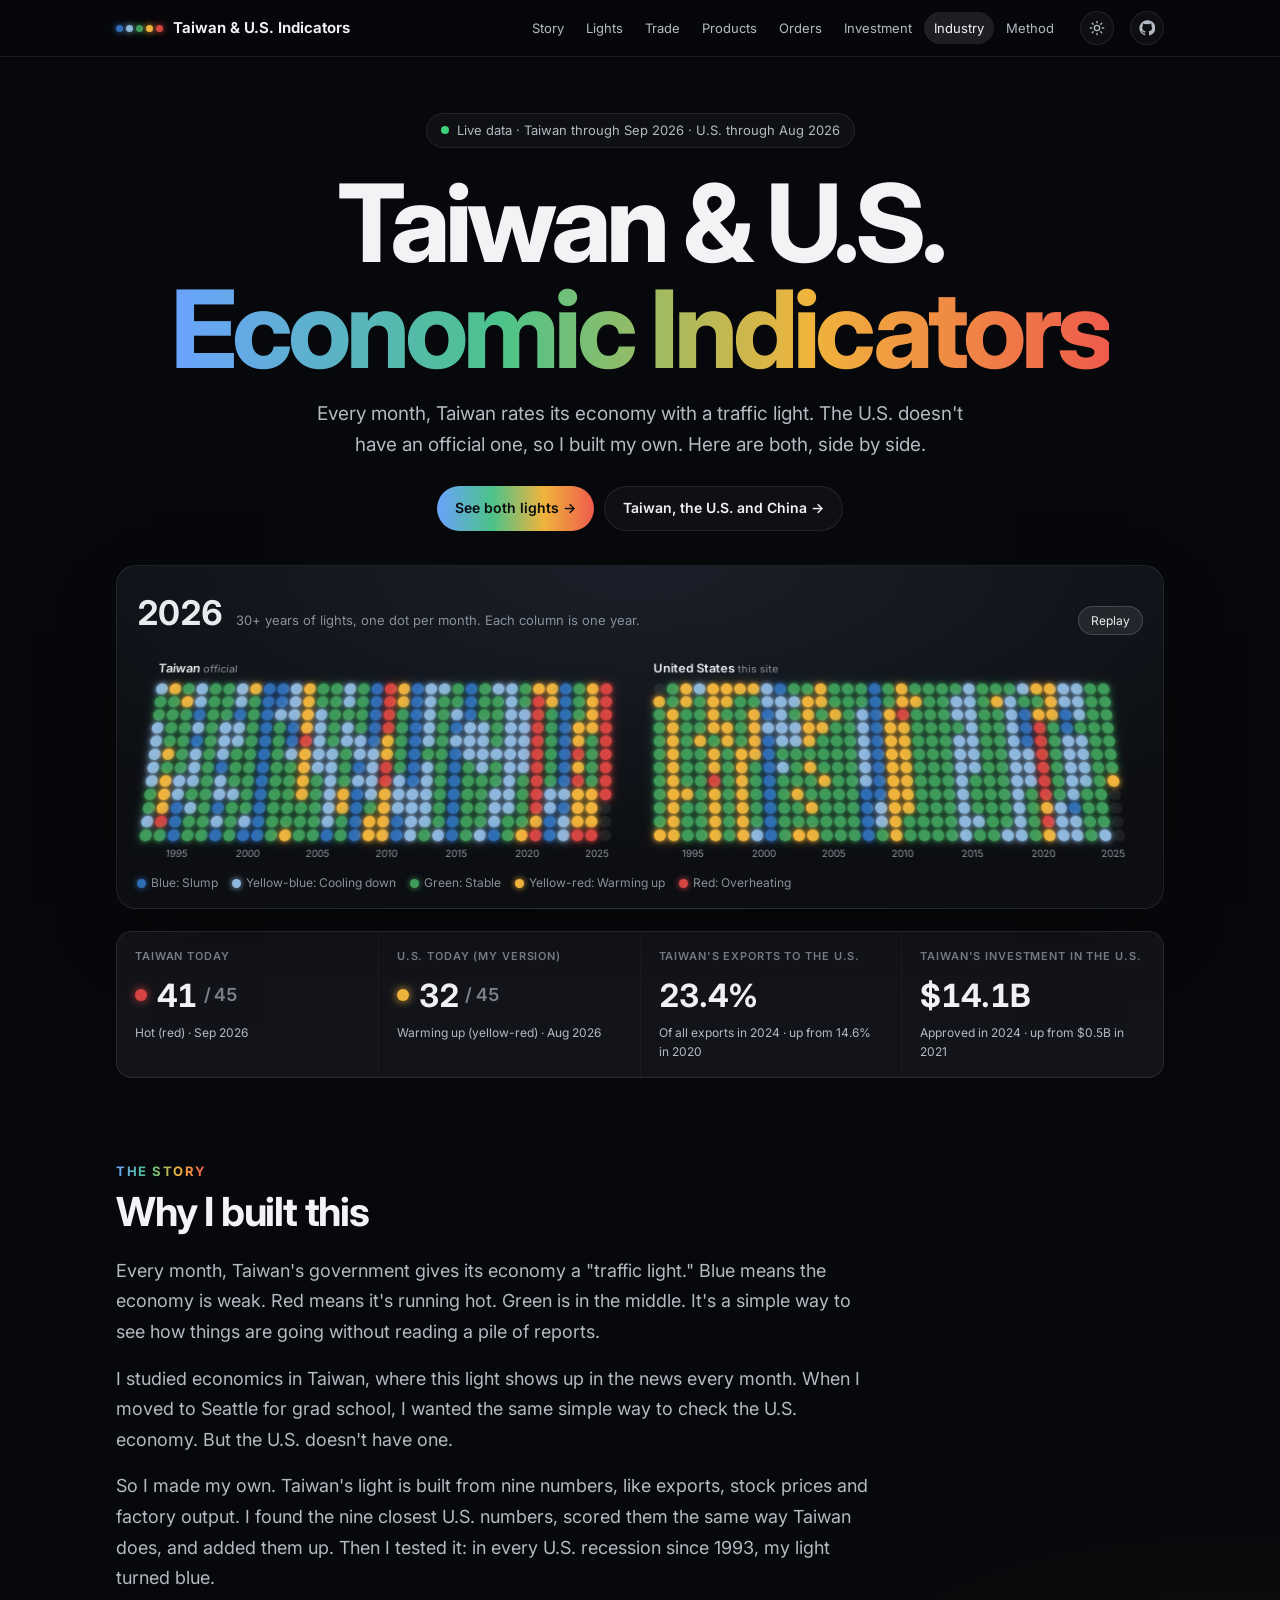
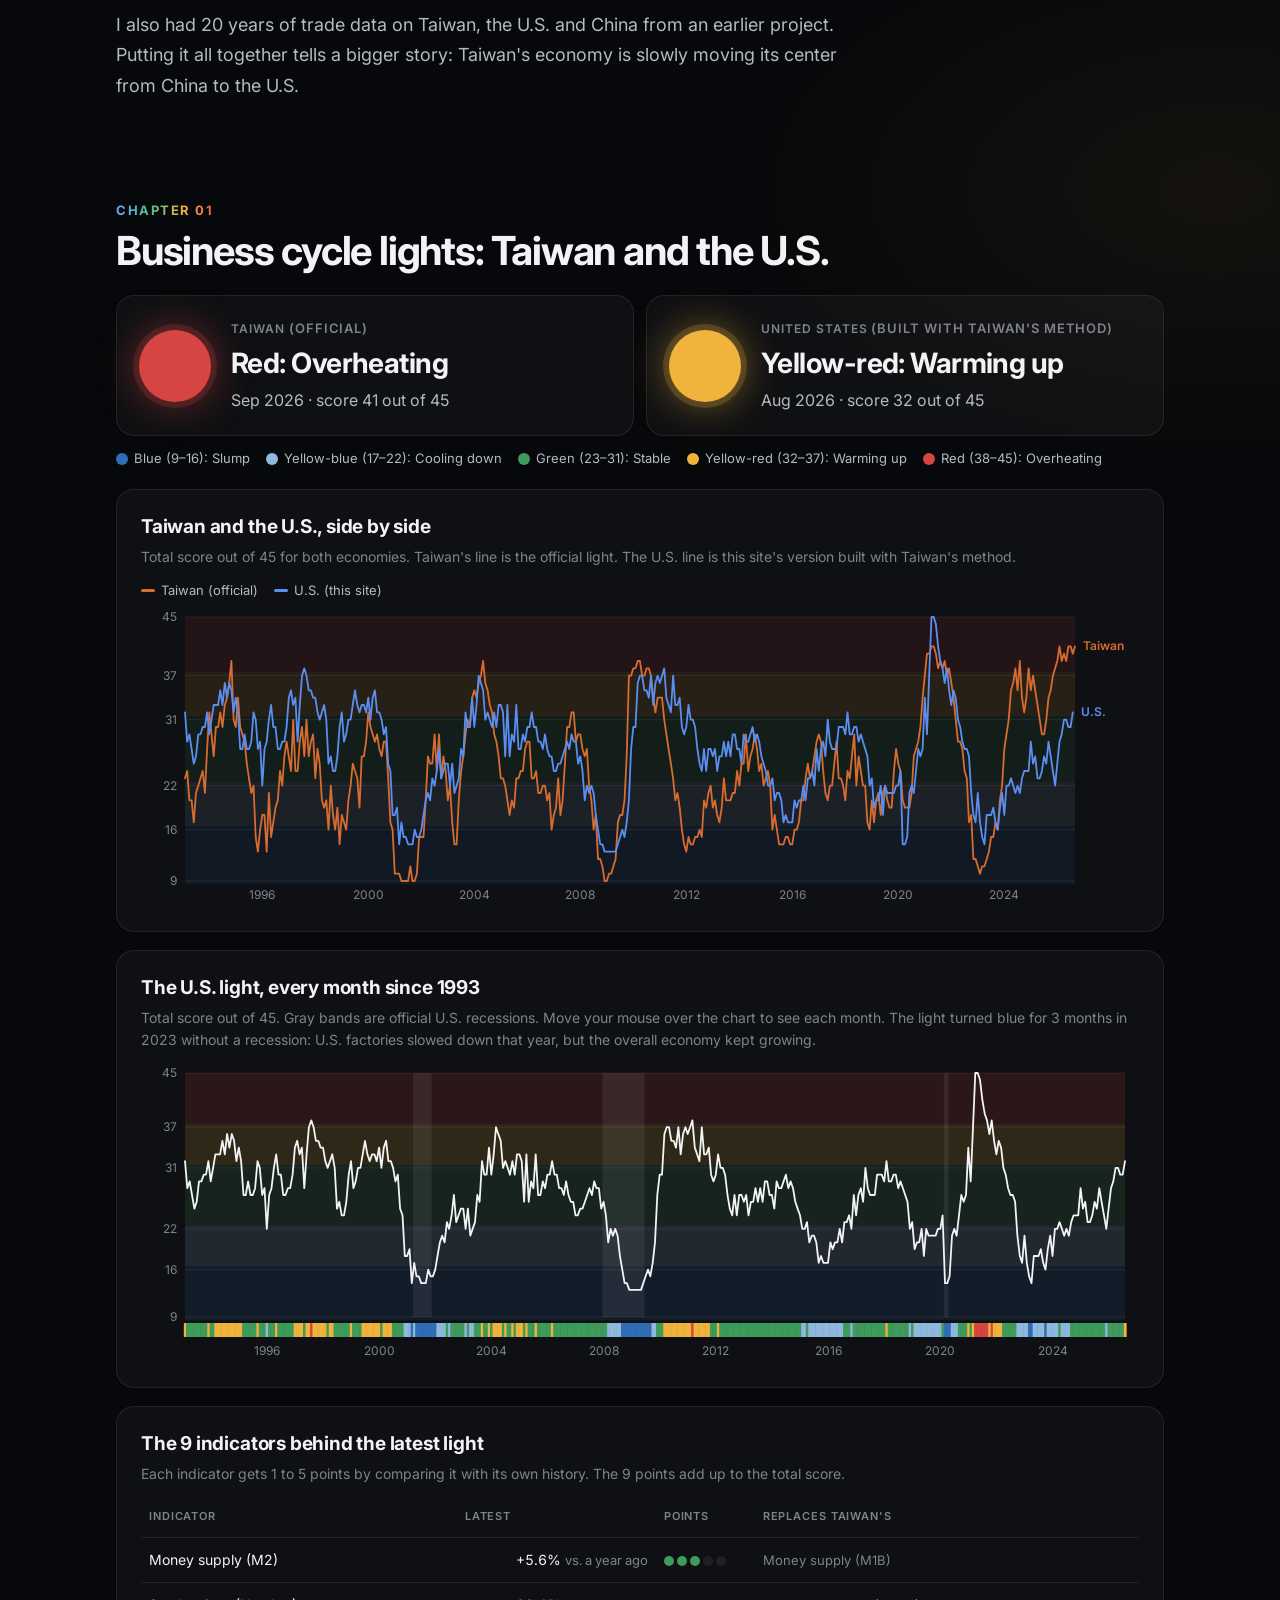
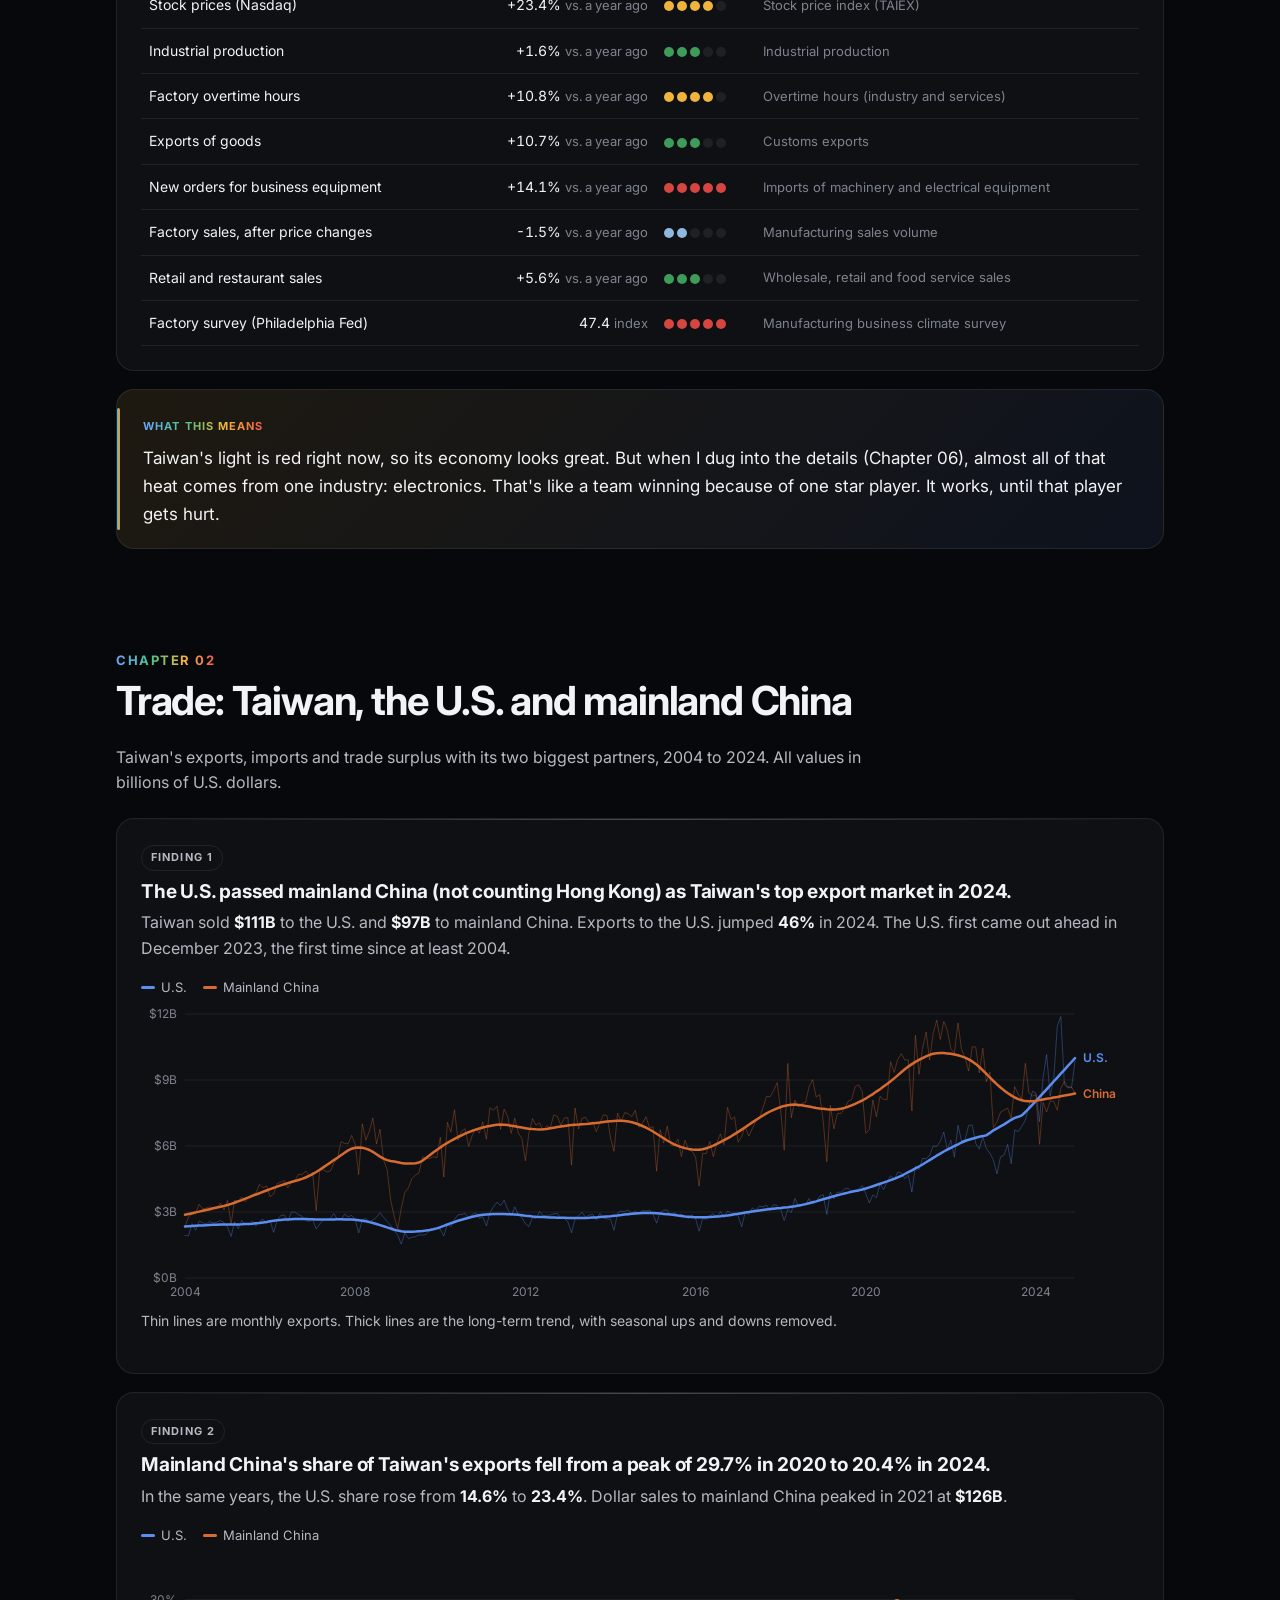
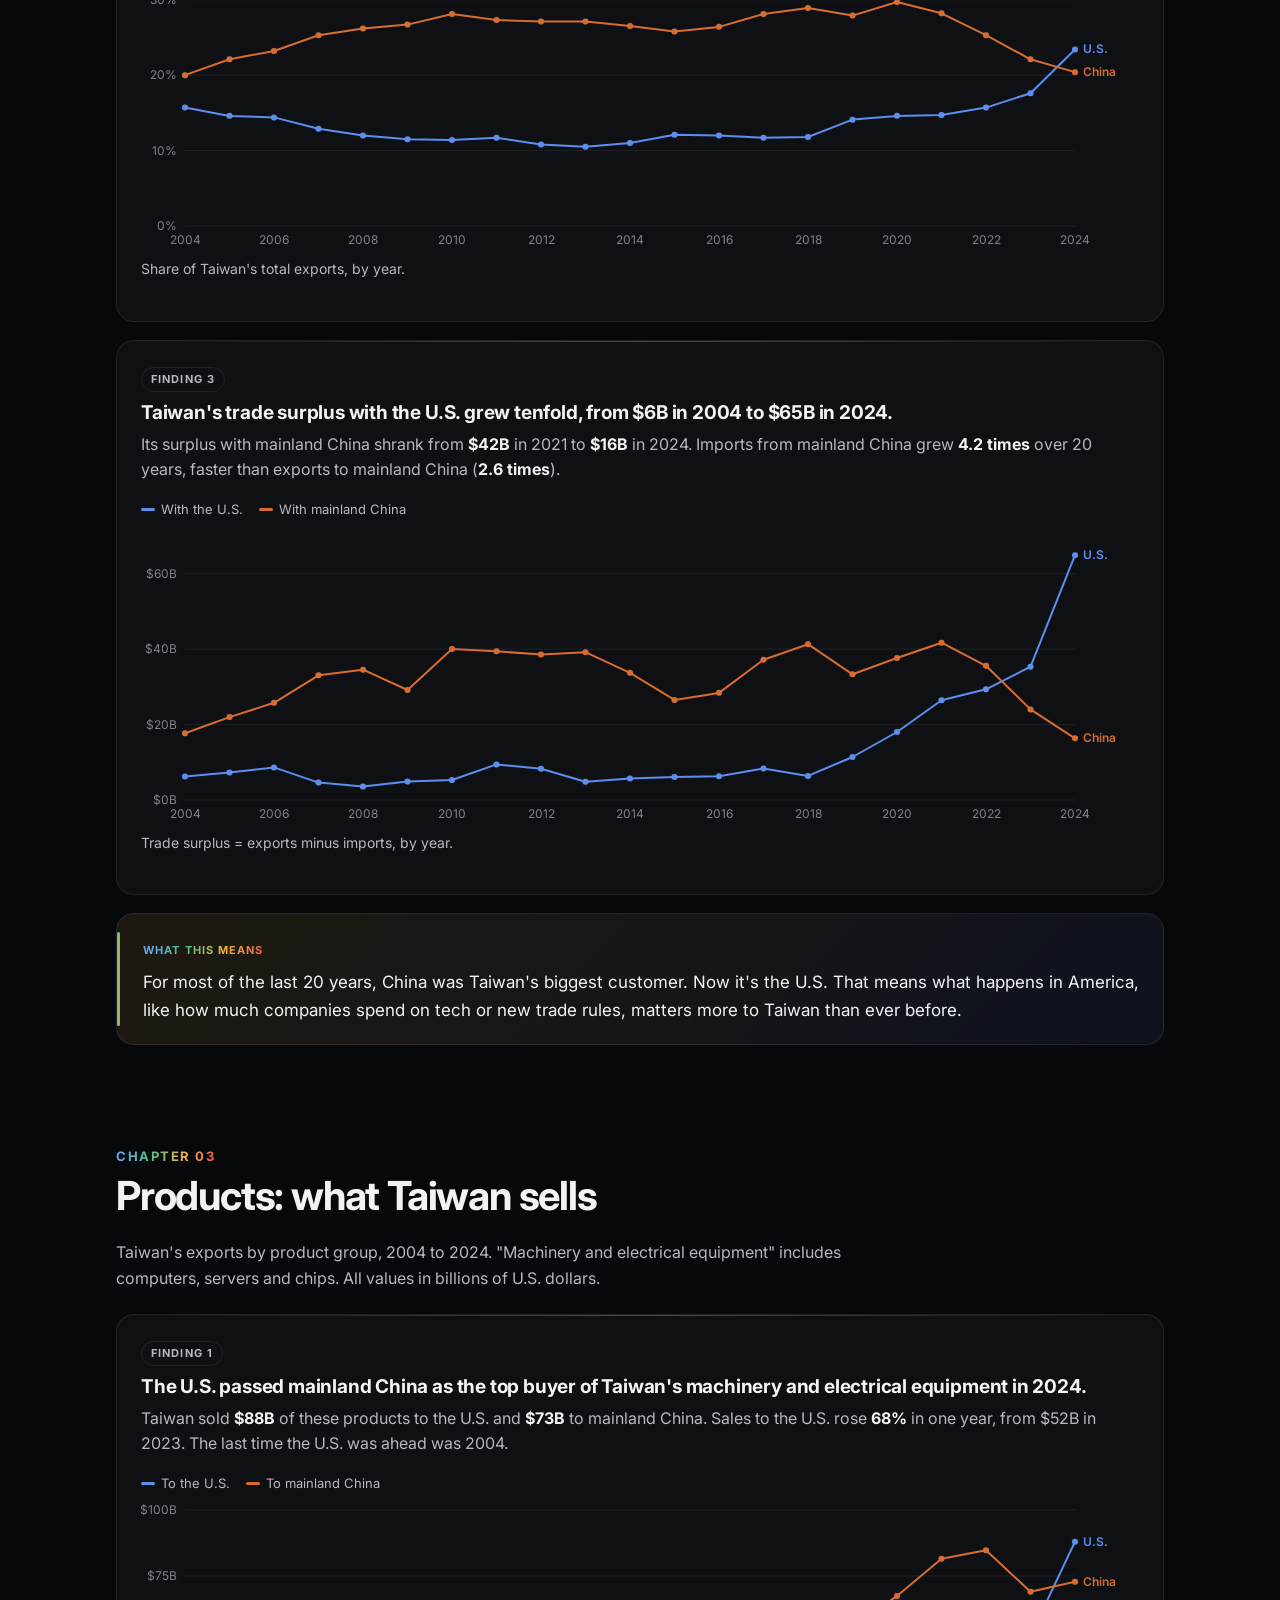
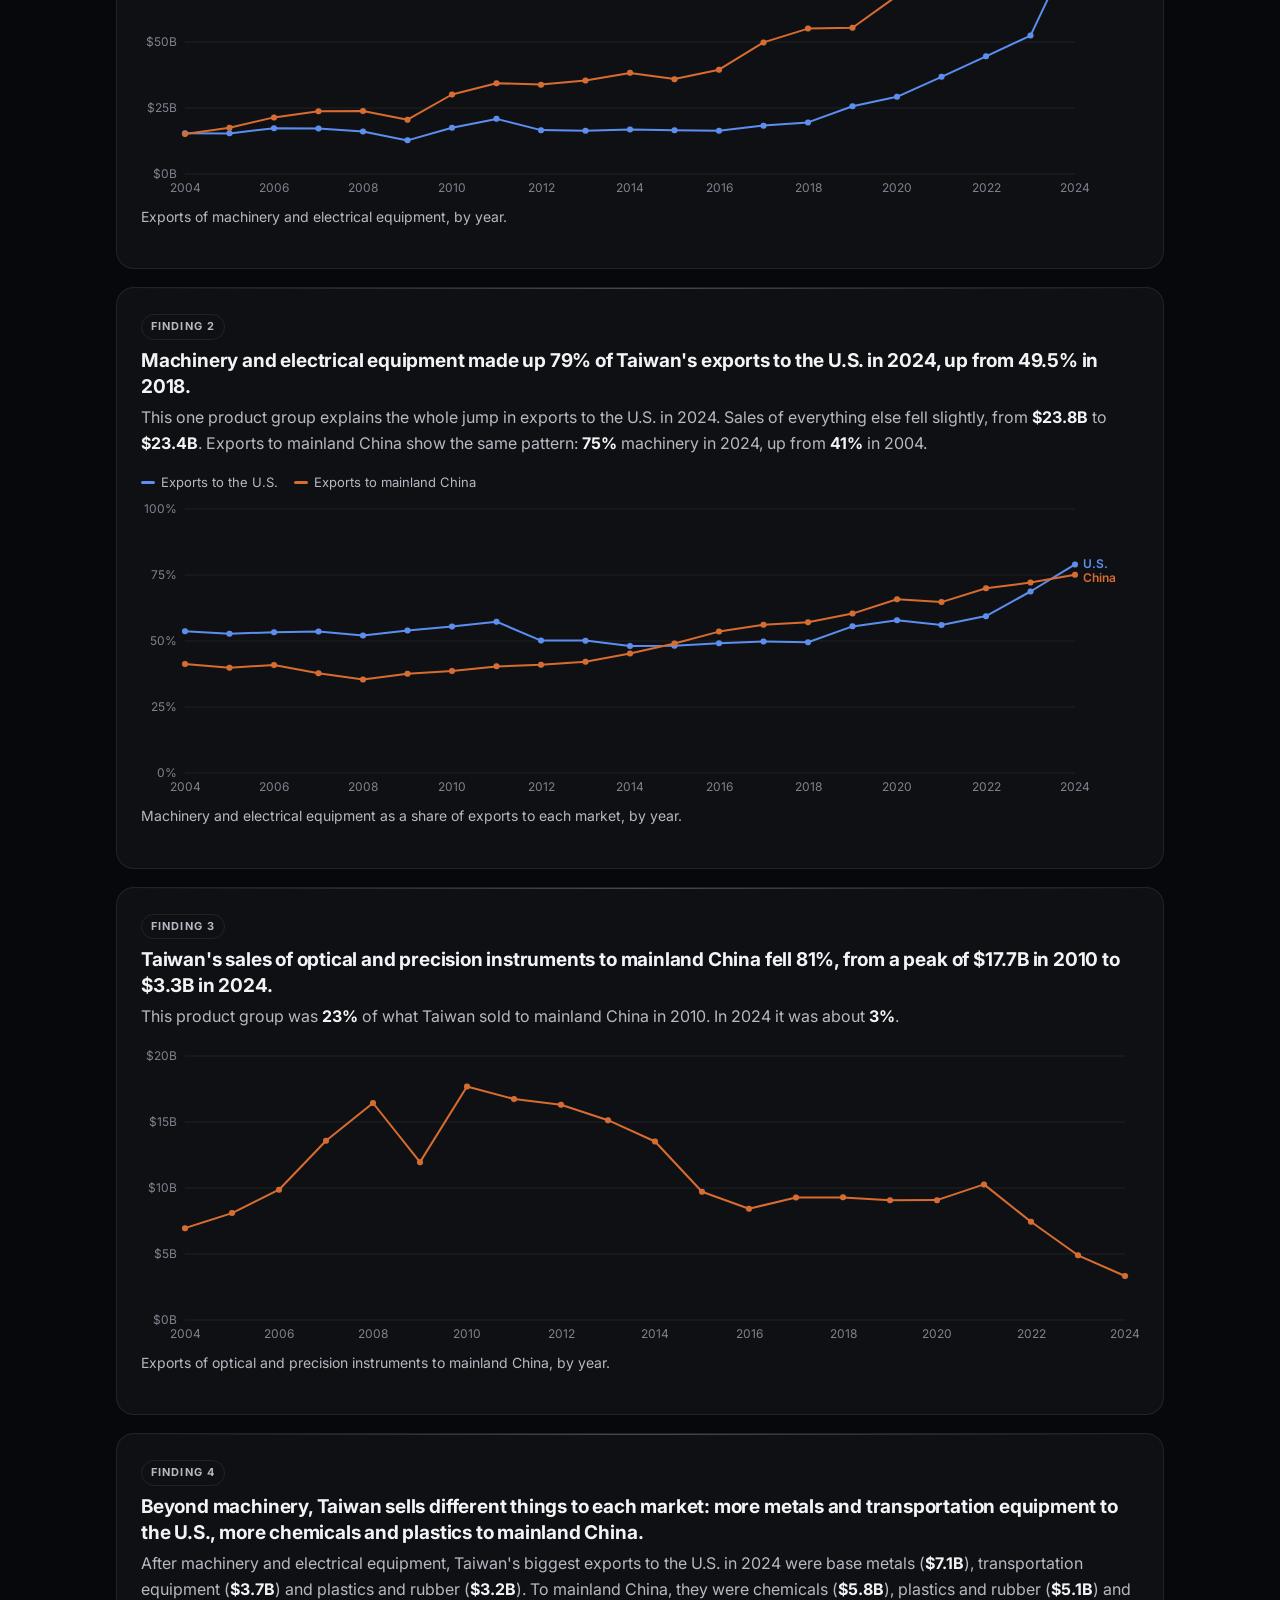
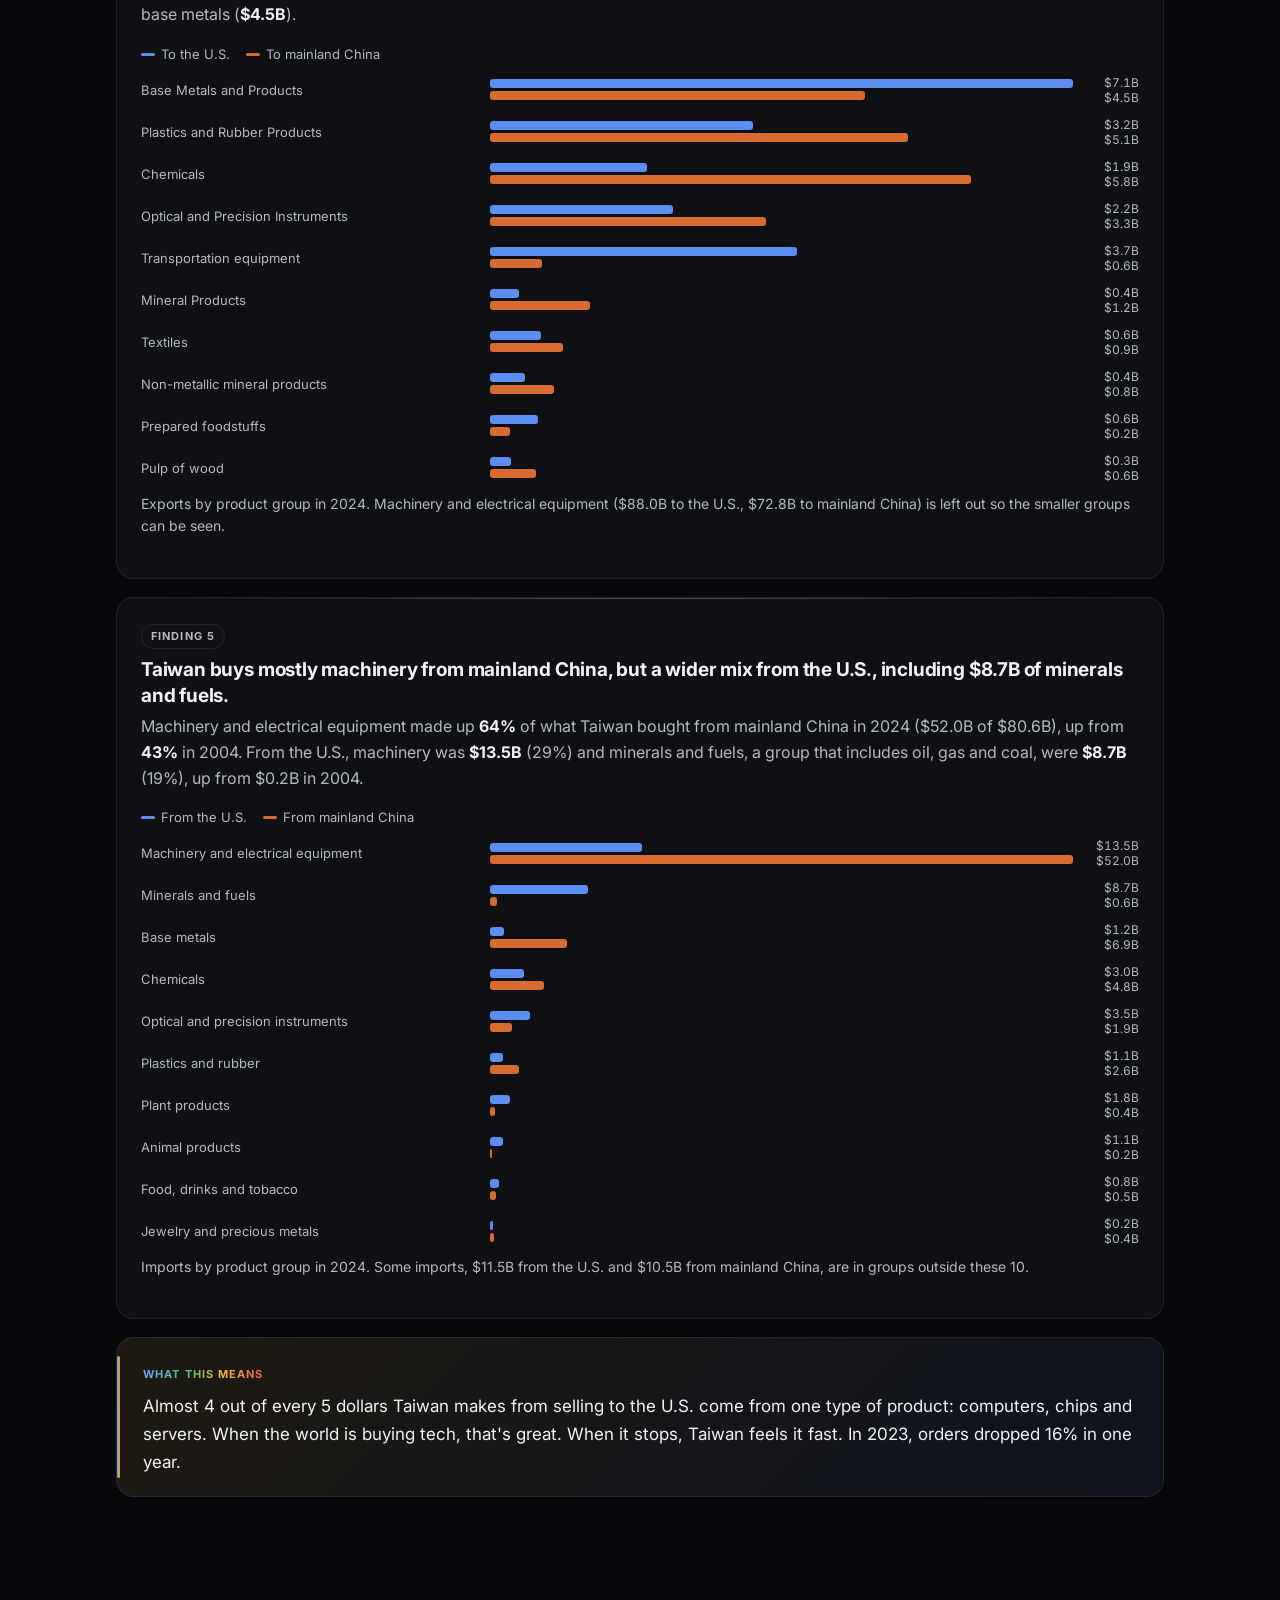
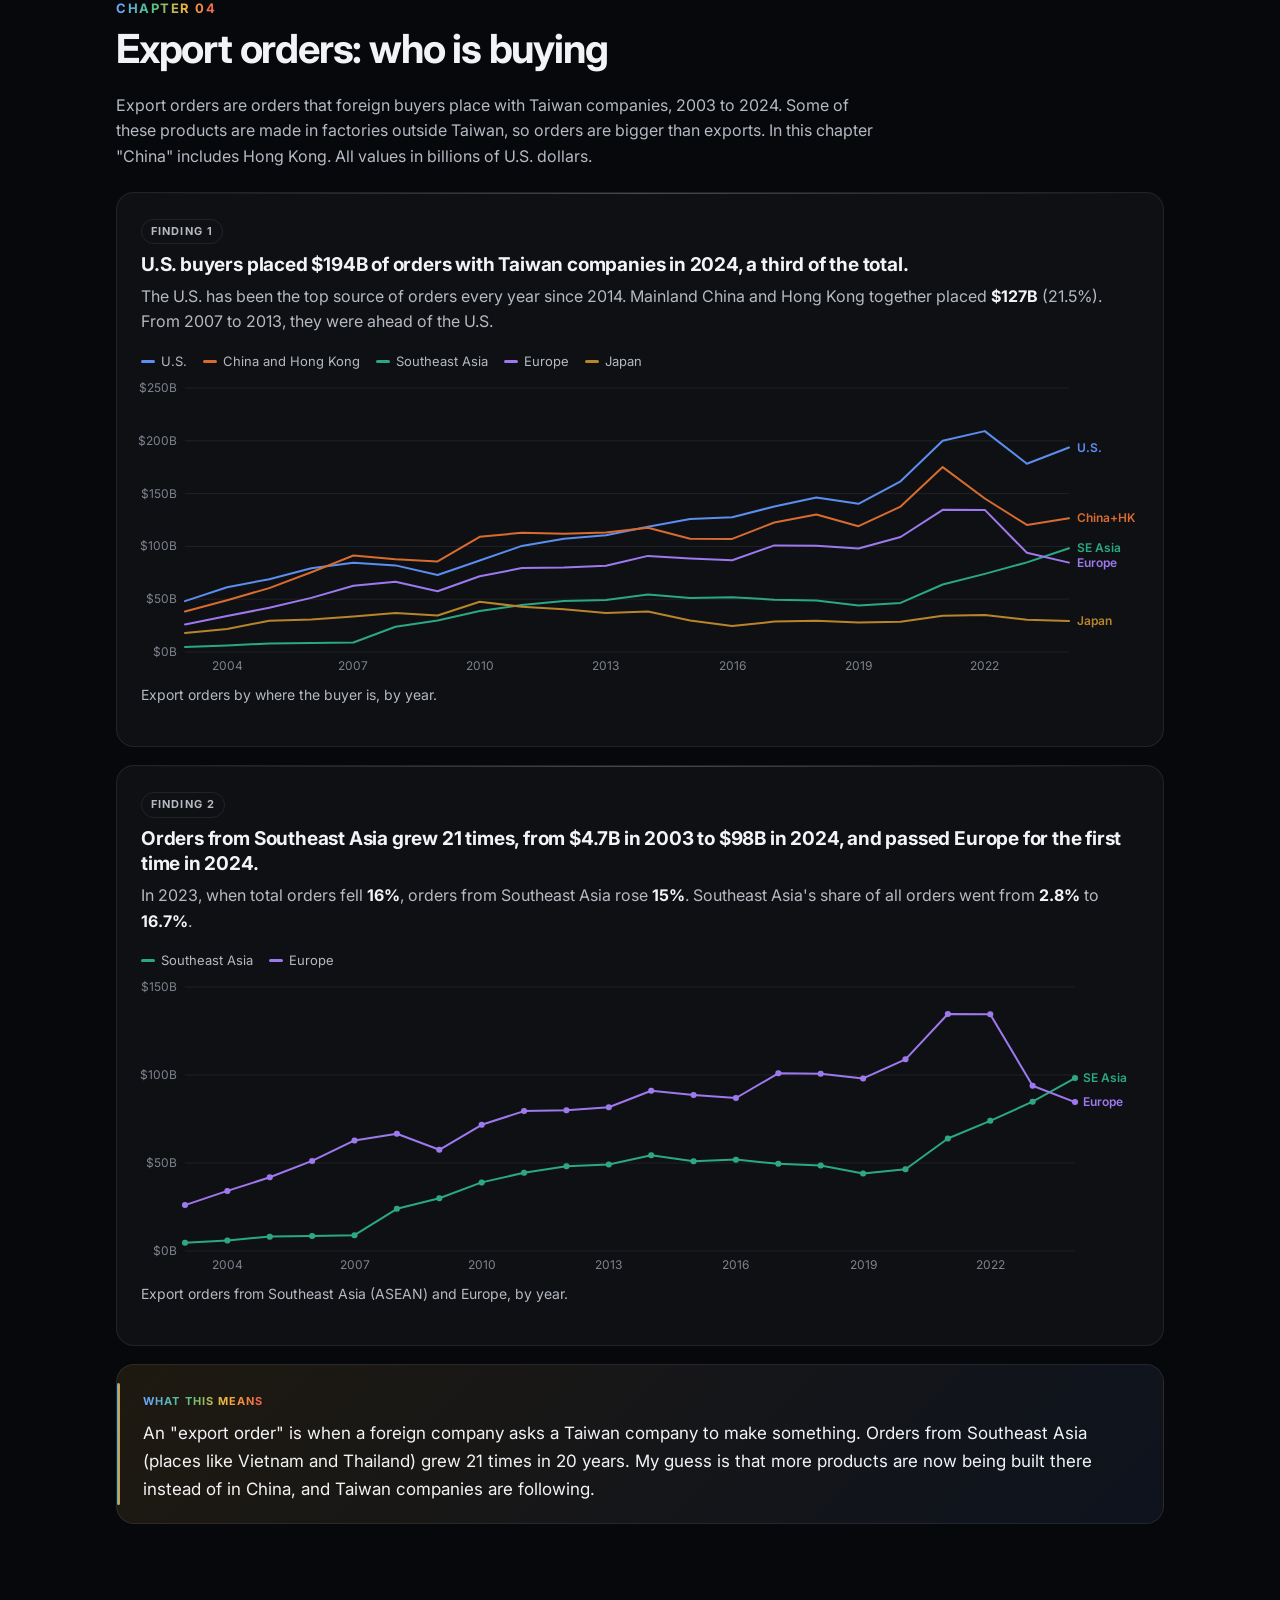
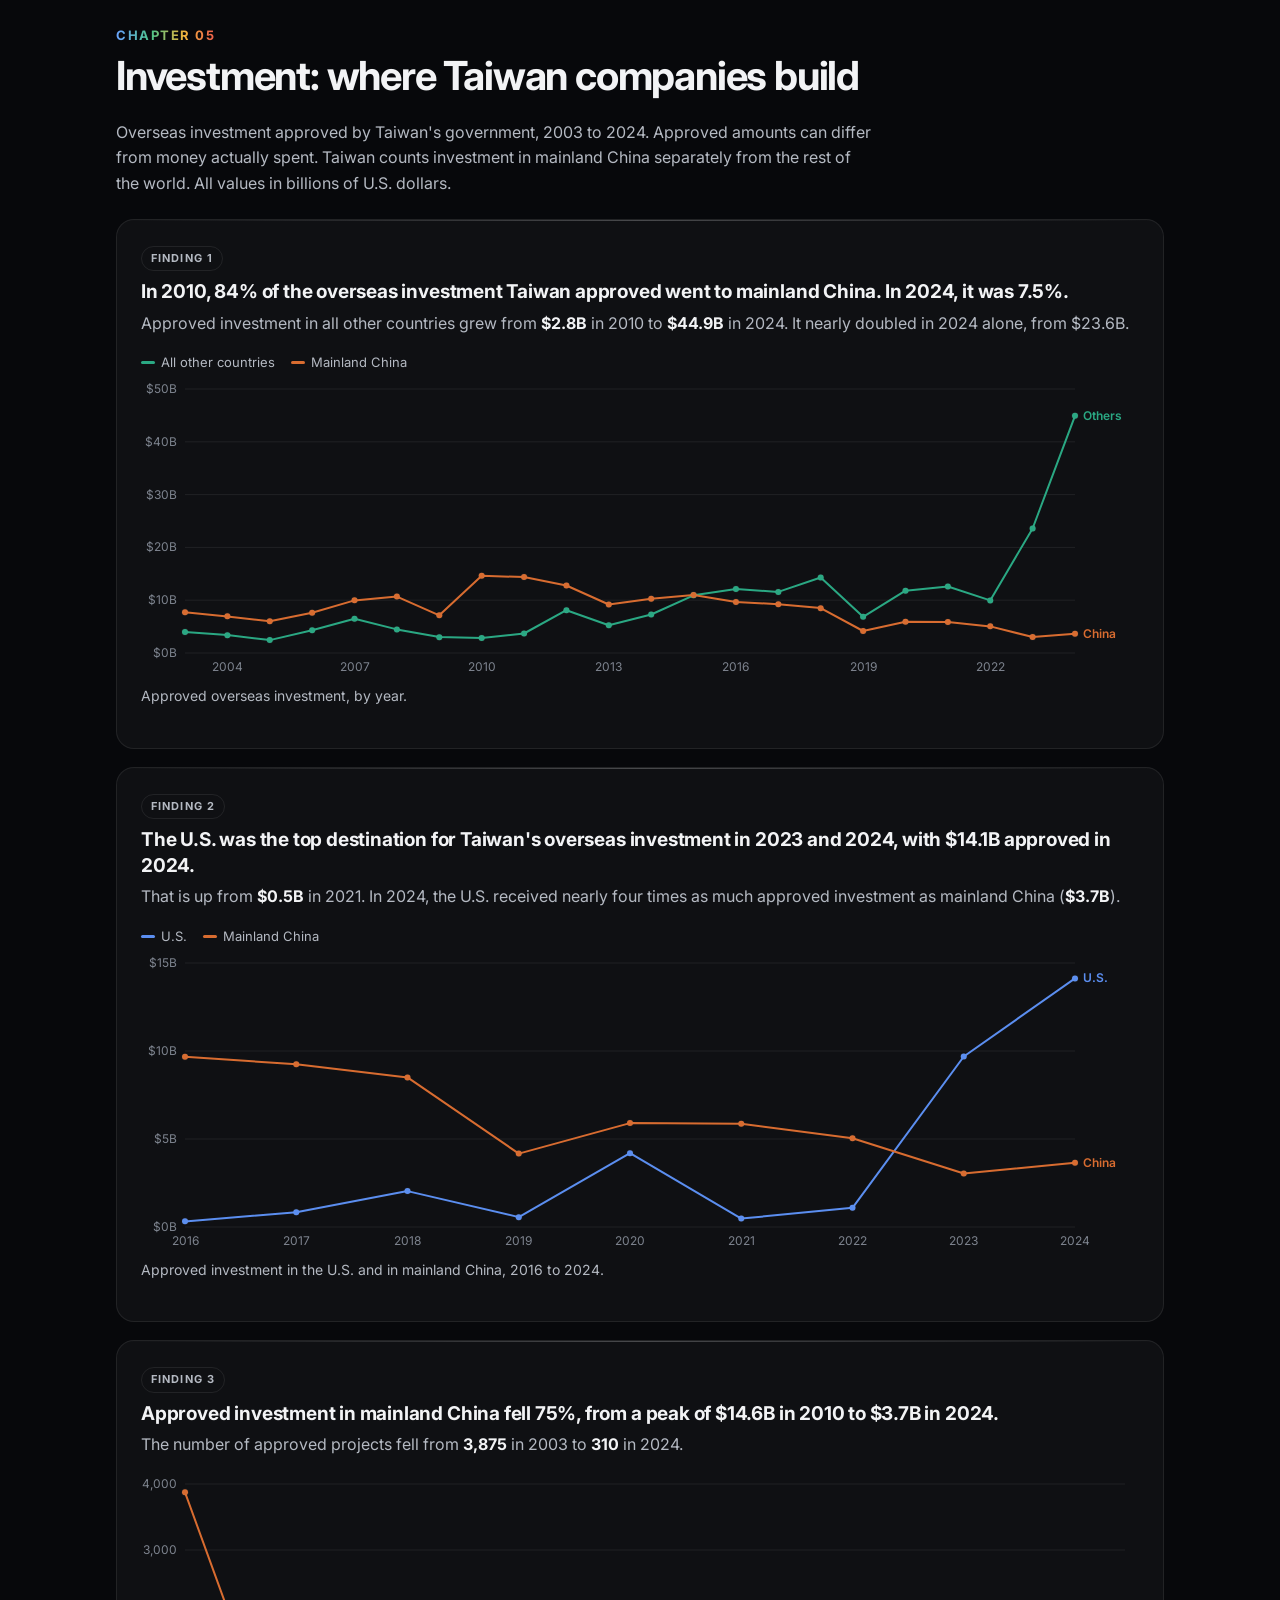
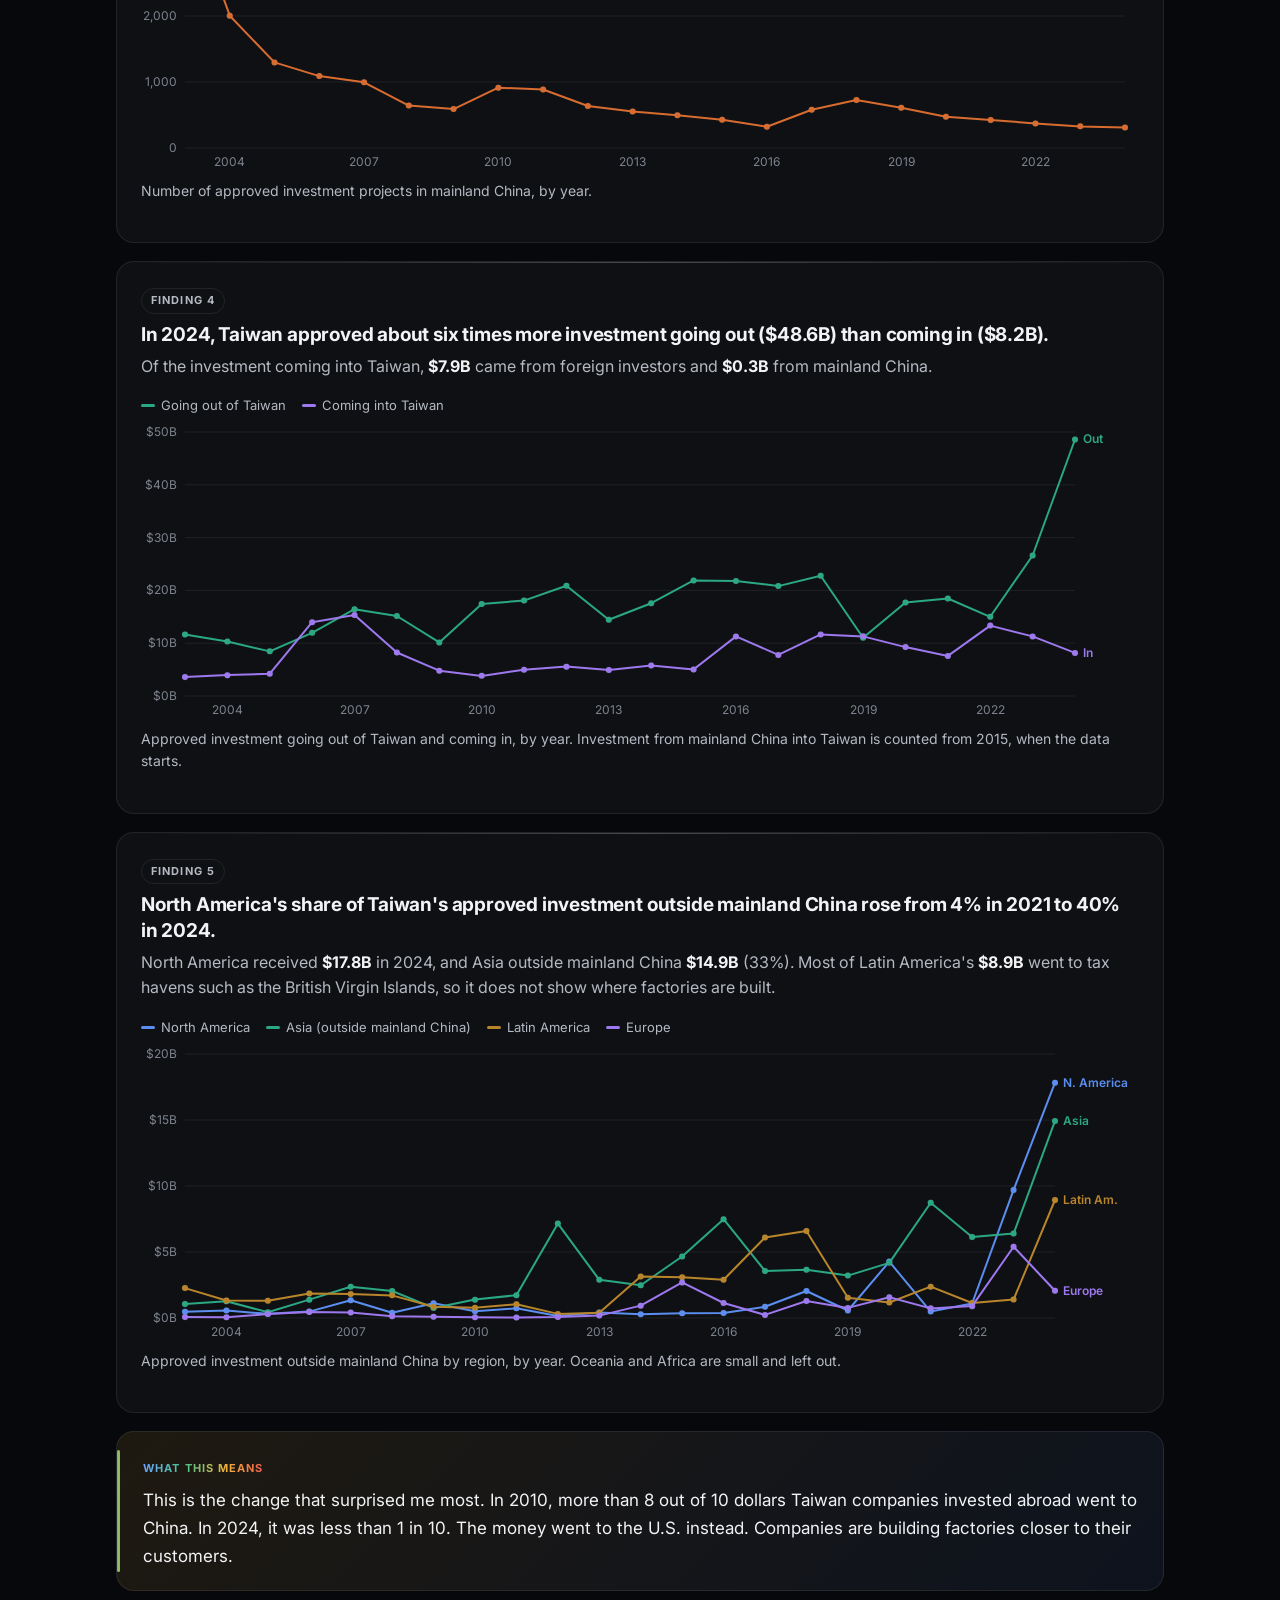
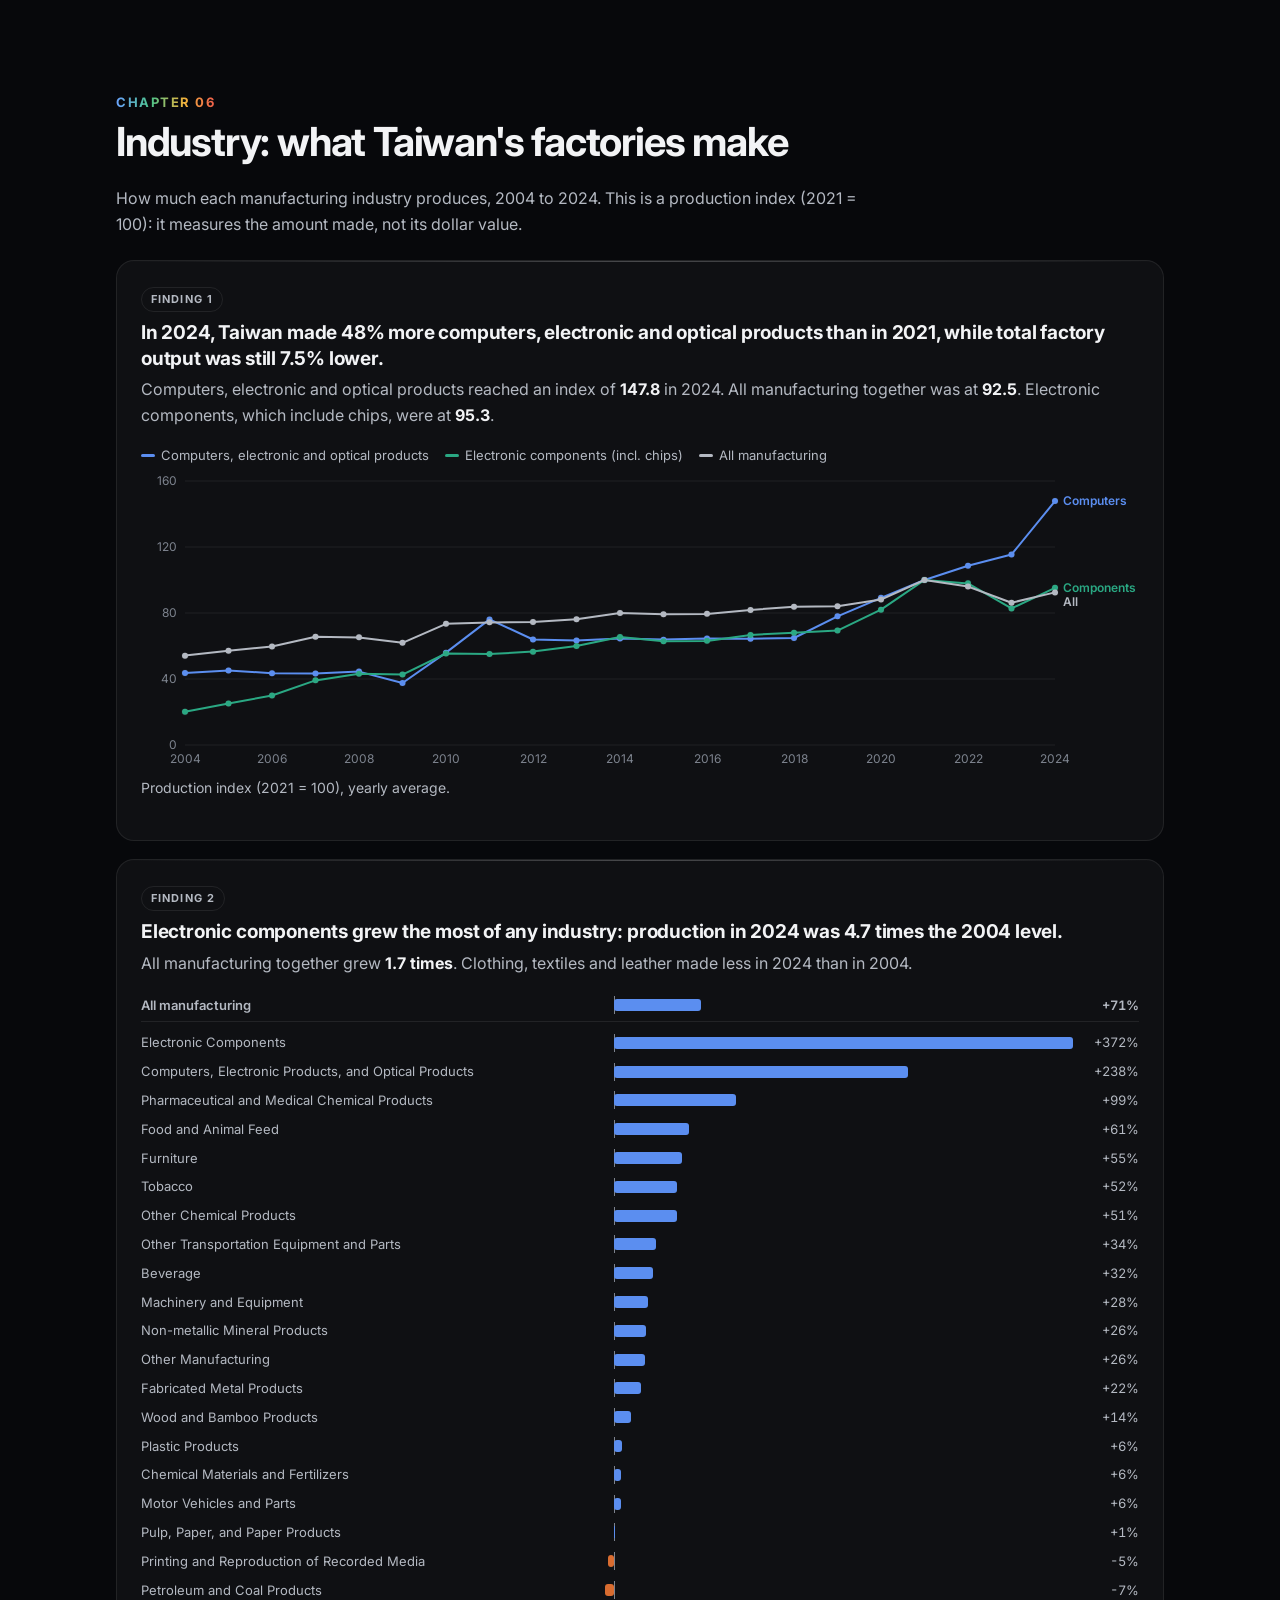
==== docs/index.html @ fad174e3 "Update index.html" ====
<!doctype html>
<html lang="en">
<head>
<meta charset="utf-8">
<meta name="viewport" content="width=device-width, initial-scale=1">
<title>Taiwan &amp; U.S. Economic Indicators</title>
<meta name="description" content="Business cycle lights for the U.S., built with Taiwan's official method, and Taiwan's trade with the U.S. and mainland China.">
<link rel="preconnect" href="https://fonts.googleapis.com">
<link rel="preconnect" href="https://fonts.gstatic.com" crossorigin>
<link href="https://fonts.googleapis.com/css2?family=Inter:wght@400;500;600;700;800&display=swap" rel="stylesheet">
<link rel="stylesheet" href="style.css?v=13">
<script>try { if (localStorage.getItem("theme") === "light") document.documentElement.dataset.theme = "light"; } catch (e) {}</script>
</head>
<body>
<header class="bar-top">
  <div class="wrap">
    <a class="brand" href="#top" aria-label="Taiwan and U.S. Economic Indicators, back to top">
      <span class="brand-dots"><i style="color:#2f6db5;background:#2f6db5"></i><i style="color:#8fb8de;background:#8fb8de"></i><i style="color:#3f9b5a;background:#3f9b5a"></i><i style="color:#f0b43c;background:#f0b43c"></i><i style="color:#d64541;background:#d64541"></i></span>
      <span class="brand-text">Taiwan &amp; U.S. Indicators</span>
    </a>
    <nav class="toc" id="toc">
      <a href="#why">Story</a>
      <a href="#light">Lights</a>
      <a href="#trade">Trade</a>
      <a href="#products">Products</a>
      <a href="#orders">Orders</a>
      <a href="#investment">Investment</a>
      <a href="#industry">Industry</a>
      <a href="#method">Method</a>
    </nav>
    <button class="icon-btn" id="theme-btn" type="button" aria-label="Switch light or dark mode">
      <svg viewBox="0 0 24 24" fill="none" stroke="currentColor" stroke-width="2" stroke-linecap="round"><circle cx="12" cy="12" r="4"/><path d="M12 2v2M12 20v2M4.9 4.9l1.4 1.4M17.7 17.7l1.4 1.4M2 12h2M20 12h2M4.9 19.1l1.4-1.4M17.7 6.3l1.4-1.4"/></svg>
    </button>
    <a class="icon-btn" href="https://github.com/ppc1004/Taiwan-U.S.-Economic-Indicators" aria-label="Code on GitHub">
      <svg viewBox="0 0 24 24" fill="currentColor"><path d="M12 .5a11.5 11.5 0 0 0-3.6 22.4c.6.1.8-.3.8-.6v-2c-3.2.7-3.9-1.5-3.9-1.5-.5-1.3-1.3-1.7-1.3-1.7-1-.7.1-.7.1-.7 1.2.1 1.8 1.2 1.8 1.2 1 1.8 2.8 1.3 3.5 1 .1-.8.4-1.3.7-1.6-2.6-.3-5.3-1.3-5.3-5.7 0-1.3.4-2.3 1.2-3.1-.1-.3-.5-1.5.1-3.1 0 0 1-.3 3.2 1.2a11 11 0 0 1 5.8 0c2.2-1.5 3.2-1.2 3.2-1.2.6 1.6.2 2.8.1 3.1.8.8 1.2 1.9 1.2 3.1 0 4.4-2.7 5.4-5.3 5.7.4.4.8 1.1.8 2.2v3.3c0 .3.2.7.8.6A11.5 11.5 0 0 0 12 .5Z"/></svg>
    </a>
  </div>
</header>

<div class="wrap hero" id="top">
  <span class="pill"><span class="pulse"></span><span id="live-pill">Live data, updated automatically every week</span></span>
  <h1>Taiwan &amp; U.S.<br><span class="grad">Economic Indicators</span></h1>
  <p class="lede">Every month, Taiwan rates its economy with a traffic light. The U.S. doesn't have an official one, so I built my own. Here are both, side by side.</p>
  <div class="cta">
    <a class="btn primary" href="#light">See both lights &rarr;</a>
    <a class="btn" href="#trade">Taiwan, the U.S. and China &rarr;</a>
  </div>
    <div class="wall-band" id="wall" aria-label="Business cycle light for every month since 1993, Taiwan and the U.S.">
      <div class="wall-head">
        <span class="wall-year" id="wall-year">1993</span>
        <span class="wall-cap">30+ years of lights, one dot per month. Each column is one year.</span>
        <button class="wall-replay" id="wall-replay" type="button">Replay</button>
      </div>
      <div class="wall-stage"><div class="wall-tilt" id="wall-tilt"></div></div>
      <div class="wall-key" id="wall-key"></div>
    </div>
  <div class="kpis" id="kpis"></div>
</div>

<main class="wrap">

<section id="why">
  <div class="chap"><span class="chap-num">The story</span><h2>Why I built this</h2></div>
  <div class="story">
    <p>Every month, Taiwan's government gives its economy a "traffic light." Blue means the economy is weak. Red means it's running hot. Green is in the middle.
      It's a simple way to see how things are going without reading a pile of reports.</p>
    <p>I studied economics in Taiwan, where this light shows up in the news every month. When I moved to Seattle for grad school, I wanted the same simple way to check the U.S. economy.
      But the U.S. doesn't have one.</p>
    <p>So I made my own. Taiwan's light is built from nine numbers, like exports, stock prices and factory output. I found the nine closest U.S. numbers,
      scored them the same way Taiwan does, and added them up. Then I tested it: in every U.S. recession since 1993, my light turned blue.</p>
    <p>I also had 20 years of trade data on Taiwan, the U.S. and China from an earlier project. Putting it all together tells a bigger story: Taiwan's economy is slowly moving its center from China to the U.S.</p>
  </div>
</section>

<section id="light">
  <div class="chap"><span class="chap-num">Chapter 01</span><h2>Business cycle lights: Taiwan and the U.S.</h2></div>
  <div class="now-pair">
    <div class="now" id="now-tw"></div>
    <div class="now" id="now"></div>
  </div>
  <div class="legend-lights" id="legend-lights"></div>

  <div class="card">
    <h3>Taiwan and the U.S., side by side</h3>
    <p class="sub">Total score out of 45 for both economies. Taiwan's line is the official light. The U.S. line is this site's version built with Taiwan's method.</p>
    <div class="chart" id="chart-compare"></div>
  </div>

  <div class="card">
    <h3>The U.S. light, every month since 1993</h3>
    <p class="sub">Total score out of 45. Gray bands are official U.S. recessions. Move your mouse over the chart to see each month.
      The light turned blue for 3 months in 2023 without a recession: U.S. factories slowed down that year, but the overall economy kept growing.</p>
    <div class="chart" id="chart-light"></div>
  </div>

  <div class="card">
    <h3>The 9 indicators behind the latest light</h3>
    <p class="sub">Each indicator gets 1 to 5 points by comparing it with its own history. The 9 points add up to the total score.</p>
    <div class="table-wrap"><table id="ind-table"></table></div>
  </div>
  <div class="insight"><span class="insight-tag">What this means</span><p>Taiwan's light is red right now, so its economy looks great. But when I dug into the details (Chapter 06), almost all of that heat comes from one industry: electronics. That's like a team winning because of one star player. It works, until that player gets hurt.</p></div>
</section>

<section id="trade">
  <div class="chap"><span class="chap-num">Chapter 02</span><h2>Trade: Taiwan, the U.S. and mainland China</h2></div>
  <p class="lede-sm">Taiwan's exports, imports and trade surplus with its two biggest partners, 2004 to 2024. All values in billions of U.S. dollars.</p>

  <div class="finding">
    <span class="tag">Finding 1</span>
    <h3>The U.S. passed mainland China (not counting Hong Kong) as Taiwan's top export market in 2024.</h3>
    <p>Taiwan sold <b>$111B</b> to the U.S. and <b>$97B</b> to mainland China. Exports to the U.S. jumped <b>46%</b> in 2024.
      The U.S. first came out ahead in December 2023, the first time since at least 2004.</p>
    <div class="chart" id="chart-exports"></div>
    <p class="note">Thin lines are monthly exports. Thick lines are the long-term trend, with seasonal ups and downs removed.</p>
  </div>

  <div class="finding">
    <span class="tag">Finding 2</span>
    <h3>Mainland China's share of Taiwan's exports fell from a peak of 29.7% in 2020 to 20.4% in 2024.</h3>
    <p>In the same years, the U.S. share rose from <b>14.6%</b> to <b>23.4%</b>. Dollar sales to mainland China peaked in 2021 at <b>$126B</b>.</p>
    <div class="chart" id="chart-share"></div>
    <p class="note">Share of Taiwan's total exports, by year.</p>
  </div>

  <div class="finding">
    <span class="tag">Finding 3</span>
    <h3>Taiwan's trade surplus with the U.S. grew tenfold, from $6B in 2004 to $65B in 2024.</h3>
    <p>Its surplus with mainland China shrank from <b>$42B</b> in 2021 to <b>$16B</b> in 2024.
      Imports from mainland China grew <b>4.2 times</b> over 20 years, faster than exports to mainland China (<b>2.6 times</b>).</p>
    <div class="chart" id="chart-surplus"></div>
    <p class="note">Trade surplus = exports minus imports, by year.</p>
  </div>
  <div class="insight"><span class="insight-tag">What this means</span><p>For most of the last 20 years, China was Taiwan's biggest customer. Now it's the U.S. That means what happens in America, like how much companies spend on tech or new trade rules, matters more to Taiwan than ever before.</p></div>
</section>

<section id="products">
  <div class="chap"><span class="chap-num">Chapter 03</span><h2>Products: what Taiwan sells</h2></div>
  <p class="lede-sm">Taiwan's exports by product group, 2004 to 2024. "Machinery and electrical equipment" includes computers, servers and chips. All values in billions of U.S. dollars.</p>

  <div class="finding">
    <span class="tag">Finding 1</span>
    <h3>The U.S. passed mainland China as the top buyer of Taiwan's machinery and electrical equipment in 2024.</h3>
    <p>Taiwan sold <b>$88B</b> of these products to the U.S. and <b>$73B</b> to mainland China. Sales to the U.S. rose <b>68%</b> in one year, from $52B in 2023.
      The last time the U.S. was ahead was 2004.</p>
    <div class="chart" id="chart-mach"></div>
    <p class="note">Exports of machinery and electrical equipment, by year.</p>
  </div>

  <div class="finding">
    <span class="tag">Finding 2</span>
    <h3>Machinery and electrical equipment made up 79% of Taiwan's exports to the U.S. in 2024, up from 49.5% in 2018.</h3>
    <p>This one product group explains the whole jump in exports to the U.S. in 2024. Sales of everything else fell slightly, from <b>$23.8B</b> to <b>$23.4B</b>.
      Exports to mainland China show the same pattern: <b>75%</b> machinery in 2024, up from <b>41%</b> in 2004.</p>
    <div class="chart" id="chart-mach-share"></div>
    <p class="note">Machinery and electrical equipment as a share of exports to each market, by year.</p>
  </div>

  <div class="finding">
    <span class="tag">Finding 3</span>
    <h3>Taiwan's sales of optical and precision instruments to mainland China fell 81%, from a peak of $17.7B in 2010 to $3.3B in 2024.</h3>
    <p>This product group was <b>23%</b> of what Taiwan sold to mainland China in 2010. In 2024 it was about <b>3%</b>.</p>
    <div class="chart" id="chart-optical"></div>
    <p class="note">Exports of optical and precision instruments to mainland China, by year.</p>
  </div>
  <div class="finding">
    <span class="tag">Finding 4</span>
    <h3>Beyond machinery, Taiwan sells different things to each market: more metals and transportation equipment to the U.S., more chemicals and plastics to mainland China.</h3>
    <p>After machinery and electrical equipment, Taiwan's biggest exports to the U.S. in 2024 were base metals (<b>$7.1B</b>), transportation equipment (<b>$3.7B</b>) and plastics and rubber (<b>$3.2B</b>).
      To mainland China, they were chemicals (<b>$5.8B</b>), plastics and rubber (<b>$5.1B</b>) and base metals (<b>$4.5B</b>).</p>
    <div class="chart-legend" id="legend-prod"></div>
    <div id="bars-prod" class="bars"></div>
    <p class="note">Exports by product group in 2024. Machinery and electrical equipment ($88.0B to the U.S., $72.8B to mainland China) is left out so the smaller groups can be seen.</p>
  </div>
  <div class="finding">
    <span class="tag">Finding 5</span>
    <h3>Taiwan buys mostly machinery from mainland China, but a wider mix from the U.S., including $8.7B of minerals and fuels.</h3>
    <p>Machinery and electrical equipment made up <b>64%</b> of what Taiwan bought from mainland China in 2024 ($52.0B of $80.6B), up from <b>43%</b> in 2004.
      From the U.S., machinery was <b>$13.5B</b> (29%) and minerals and fuels, a group that includes oil, gas and coal, were <b>$8.7B</b> (19%), up from $0.2B in 2004.</p>
    <div class="chart-legend" id="legend-imp"></div>
    <div id="bars-imp" class="bars"></div>
    <p class="note">Imports by product group in 2024. Some imports, $11.5B from the U.S. and $10.5B from mainland China, are in groups outside these 10.</p>
  </div>
  <div class="insight"><span class="insight-tag">What this means</span><p>Almost 4 out of every 5 dollars Taiwan makes from selling to the U.S. come from one type of product: computers, chips and servers. When the world is buying tech, that's great. When it stops, Taiwan feels it fast. In 2023, orders dropped 16% in one year.</p></div>
</section>

<section id="orders">
  <div class="chap"><span class="chap-num">Chapter 04</span><h2>Export orders: who is buying</h2></div>
  <p class="lede-sm">Export orders are orders that foreign buyers place with Taiwan companies, 2003 to 2024. Some of these products are made in factories outside Taiwan, so orders are bigger than exports.
    In this chapter "China" includes Hong Kong. All values in billions of U.S. dollars.</p>

  <div class="finding">
    <span class="tag">Finding 1</span>
    <h3>U.S. buyers placed $194B of orders with Taiwan companies in 2024, a third of the total.</h3>
    <p>The U.S. has been the top source of orders every year since 2014. Mainland China and Hong Kong together placed <b>$127B</b> (21.5%).
      From 2007 to 2013, they were ahead of the U.S.</p>
    <div class="chart" id="chart-orders"></div>
    <p class="note">Export orders by where the buyer is, by year.</p>
  </div>

  <div class="finding">
    <span class="tag">Finding 2</span>
    <h3>Orders from Southeast Asia grew 21 times, from $4.7B in 2003 to $98B in 2024, and passed Europe for the first time in 2024.</h3>
    <p>In 2023, when total orders fell <b>16%</b>, orders from Southeast Asia rose <b>15%</b>. Southeast Asia's share of all orders went from <b>2.8%</b> to <b>16.7%</b>.</p>
    <div class="chart" id="chart-asean"></div>
    <p class="note">Export orders from Southeast Asia (ASEAN) and Europe, by year.</p>
  </div>
  <div class="insight"><span class="insight-tag">What this means</span><p>An "export order" is when a foreign company asks a Taiwan company to make something. Orders from Southeast Asia (places like Vietnam and Thailand) grew 21 times in 20 years. My guess is that more products are now being built there instead of in China, and Taiwan companies are following.</p></div>
</section>

<section id="investment">
  <div class="chap"><span class="chap-num">Chapter 05</span><h2>Investment: where Taiwan companies build</h2></div>
  <p class="lede-sm">Overseas investment approved by Taiwan's government, 2003 to 2024. Approved amounts can differ from money actually spent.
    Taiwan counts investment in mainland China separately from the rest of the world. All values in billions of U.S. dollars.</p>

  <div class="finding">
    <span class="tag">Finding 1</span>
    <h3>In 2010, 84% of the overseas investment Taiwan approved went to mainland China. In 2024, it was 7.5%.</h3>
    <p>Approved investment in all other countries grew from <b>$2.8B</b> in 2010 to <b>$44.9B</b> in 2024. It nearly doubled in 2024 alone, from $23.6B.</p>
    <div class="chart" id="chart-inv"></div>
    <p class="note">Approved overseas investment, by year.</p>
  </div>

  <div class="finding">
    <span class="tag">Finding 2</span>
    <h3>The U.S. was the top destination for Taiwan's overseas investment in 2023 and 2024, with $14.1B approved in 2024.</h3>
    <p>That is up from <b>$0.5B</b> in 2021. In 2024, the U.S. received nearly four times as much approved investment as mainland China (<b>$3.7B</b>).</p>
    <div class="chart" id="chart-inv-us"></div>
    <p class="note">Approved investment in the U.S. and in mainland China, 2016 to 2024.</p>
  </div>

  <div class="finding">
    <span class="tag">Finding 3</span>
    <h3>Approved investment in mainland China fell 75%, from a peak of $14.6B in 2010 to $3.7B in 2024.</h3>
    <p>The number of approved projects fell from <b>3,875</b> in 2003 to <b>310</b> in 2024.</p>
    <div class="chart" id="chart-inv-cn"></div>
    <p class="note">Number of approved investment projects in mainland China, by year.</p>
  </div>
  <div class="finding">
    <span class="tag">Finding 4</span>
    <h3>In 2024, Taiwan approved about six times more investment going out ($48.6B) than coming in ($8.2B).</h3>
    <p>Of the investment coming into Taiwan, <b>$7.9B</b> came from foreign investors and <b>$0.3B</b> from mainland China.</p>
    <div class="chart" id="chart-inv-flow"></div>
    <p class="note">Approved investment going out of Taiwan and coming in, by year. Investment from mainland China into Taiwan is counted from 2015, when the data starts.</p>
  </div>
  <div class="finding">
    <span class="tag">Finding 5</span>
    <h3>North America's share of Taiwan's approved investment outside mainland China rose from 4% in 2021 to 40% in 2024.</h3>
    <p>North America received <b>$17.8B</b> in 2024, and Asia outside mainland China <b>$14.9B</b> (33%).
      Most of Latin America's <b>$8.9B</b> went to tax havens such as the British Virgin Islands, so it does not show where factories are built.</p>
    <div class="chart" id="chart-inv-reg"></div>
    <p class="note">Approved investment outside mainland China by region, by year. Oceania and Africa are small and left out.</p>
  </div>
  <div class="insight"><span class="insight-tag">What this means</span><p>This is the change that surprised me most. In 2010, more than 8 out of 10 dollars Taiwan companies invested abroad went to China. In 2024, it was less than 1 in 10. The money went to the U.S. instead. Companies are building factories closer to their customers.</p></div>
</section>

<section id="industry">
  <div class="chap"><span class="chap-num">Chapter 06</span><h2>Industry: what Taiwan's factories make</h2></div>
  <p class="lede-sm">How much each manufacturing industry produces, 2004 to 2024. This is a production index (2021 = 100): it measures the amount made, not its dollar value.</p>

  <div class="finding">
    <span class="tag">Finding 1</span>
    <h3>In 2024, Taiwan made 48% more computers, electronic and optical products than in 2021, while total factory output was still 7.5% lower.</h3>
    <p>Computers, electronic and optical products reached an index of <b>147.8</b> in 2024. All manufacturing together was at <b>92.5</b>. Electronic components, which include chips, were at <b>95.3</b>.</p>
    <div class="chart" id="chart-ind"></div>
    <p class="note">Production index (2021 = 100), yearly average.</p>
  </div>

  <div class="finding">
    <span class="tag">Finding 2</span>
    <h3>Electronic components grew the most of any industry: production in 2024 was 4.7 times the 2004 level.</h3>
    <p>All manufacturing together grew <b>1.7 times</b>. Clothing, textiles and leather made less in 2024 than in 2004.</p>
    <div id="bars-ind" class="bars"></div>
    <p class="note">Change in production from 2004 to 2024, by industry. Move your mouse over a bar to see the numbers.</p>
  </div>

  <div class="finding">
    <span class="tag">Finding 3</span>
    <h3>Taiwan's clothing industry made 71% less in 2024 than in 2004, and textiles 47% less.</h3>
    <p>Leather products fell the most, by <b>81%</b>. These industries have been shrinking for 20 years, not only in recent years.</p>
    <div class="chart" id="chart-ind-old"></div>
    <p class="note">Production index (2021 = 100), yearly average.</p>
  </div>
  <div class="insight"><span class="insight-tag">What this means</span><p>Taiwan has a two-speed economy. Electronics is booming. Clothing, textiles and leather have been shrinking for 20 years. So "Taiwan's economy is red hot" is true on average, but if you work outside tech, you might not feel it at all.</p></div>
</section>

<section id="method">
  <div class="chap"><span class="chap-num">Method</span><h2>How it works</h2></div>
  <div class="cols">
    <div>
      <h3>The U.S. light</h3>
      <p>Taiwan's National Development Council scores 9 indicators every month and adds them up.
        This site uses 9 matching U.S. indicators from FRED (Federal Reserve Bank of St. Louis).</p>
      <ol>
        <li>Each indicator is the closest U.S. match to one of Taiwan's 9. For example, Taiwan uses overtime hours in industry and services, and the U.S. only publishes overtime hours for factories, so this site uses those.</li>
        <li>Each indicator is measured as its change from the same month a year earlier. The factory survey is used as is.</li>
        <li>Each indicator gets 1 to 5 points. Its bottom 10% of months from 1993 to 2019 score 1 point (blue) and its top 10% score 5 points (red).</li>
        <li>The 9 points are added up (9 to 45) and turned into a light using Taiwan's official bands.</li>
      </ol>
      <p class="small">The color bands are Taiwan's. The cutoffs for each indicator are set by this project, because Taiwan does not publish its exact formula.
        So this is <i>adapted from</i> Taiwan's method, not an official U.S. light. Unlike private recession dashboards, it uses a public government method and free public data.</p>
    </div>
    <div>
      <h3>The data</h3>
      <ul>
        <li><b>Taiwan light:</b> the official monthly light from Taiwan's National Development Council (open data), updated automatically every week.</li>
        <li><b>U.S. light:</b> FRED, updated automatically every week.</li>
        <li><b>Trade and products:</b> Taiwan Ministry of Economic Affairs, January 2004 to December 2024. "China" means mainland China only. Hong Kong is not included.</li>
        <li><b>Industry:</b> Taiwan Ministry of Economic Affairs industrial production index by industry, 2004 to 2024.</li>
        <li><b>Export orders and investment:</b> Taiwan Ministry of Economic Affairs, 2003 to 2024. For export orders, "China" includes Hong Kong.</li>
      </ul>
      <p class="small">All code and data are on <a href="https://github.com/ppc1004/Taiwan-U.S.-Economic-Indicators">GitHub</a>.</p>
      <p class="small" id="updated"></p>
    </div>
  </div>
</section>

</main>

<footer class="wrap foot">
  <span>Built by Pay-Chern Liu · <a href="https://github.com/ppc1004">GitHub</a> · <a href="https://www.linkedin.com/in/pay-chern-liu-8033b033a">LinkedIn</a></span>
  <span>Data: Taiwan National Development Council, Ministry of Economic Affairs, FRED</span>
</footer>

<div class="tip" id="tip" role="tooltip"></div>
<script src="app.js?v=14"></script>
</body>
</html>
---- docs/style.css ----
/* ---------- Tokens: dark by default, light on request ---------- */
:root {
  --bg: #07080b; --bg2: #0c0e13; --card: rgba(255,255,255,.035); --card-solid: #12141a; --ink: #f2f3f5; --ink2: #b4b9c2; --muted: #7d838e;
  --line: rgba(255,255,255,.08); --grid: rgba(255,255,255,.07); --accent: #8fb3ff; --glow: rgba(120,150,255,.12);
  --us: #5b8ef0; --cn: #d86c30; --c3: #2aa883; --c4: #9d78ee; --c5: #b8852a; --rec: rgba(200,200,200,.09);
  --blue: #2f6db5; --yblue: #8fb8de; --green: #3f9b5a; --yred: #f0b43c; --red: #d64541;
  --grad: linear-gradient(90deg, #6aa3ff 0%, #4cc38a 35%, #f0b43c 68%, #ef5b4c 100%);
  color-scheme: dark;
}
:root[data-theme="light"] {
  --bg: #fbfaf7; --bg2: #f3f1ec; --card: #ffffff; --card-solid: #ffffff; --ink: #16181c; --ink2: #464b53; --muted: #7b818b;
  --line: #e5e2db; --grid: #ece9e2; --accent: #1d4ed8; --glow: rgba(60,90,200,.06);
  --us: #2563eb; --cn: #c2410c; --c3: #0f8a6c; --c4: #7c3aed; --c5: #a16207; --rec: rgba(120,120,120,.14);
  --grad: linear-gradient(90deg, #2f6db5 0%, #2f9a5a 35%, #d99a1e 68%, #d64541 100%);
  color-scheme: light;
}
* { box-sizing: border-box; }
html { scroll-behavior: smooth; scroll-padding-top: 72px; }
body { margin: 0; background: var(--bg); color: var(--ink); font: 16px/1.6 Inter, system-ui, -apple-system, "Segoe UI", sans-serif; -webkit-font-smoothing: antialiased;
  background-image: radial-gradient(900px 500px at 15% -5%, var(--glow), transparent 70%), radial-gradient(700px 400px at 95% 10%, rgba(240,180,60,.06), transparent 70%); background-repeat: no-repeat; }
a { color: var(--accent); }
.wrap { max-width: 1080px; margin: 0 auto; padding: 0 16px; }

/* ---------- Top bar ---------- */
.bar-top { position: sticky; top: 0; z-index: 20; backdrop-filter: blur(14px) saturate(140%); -webkit-backdrop-filter: blur(14px) saturate(140%);
  background: color-mix(in srgb, var(--bg) 72%, transparent); border-bottom: 1px solid var(--line); }
.bar-top .wrap { display: flex; align-items: center; gap: 16px; height: 56px; }
.brand { display: flex; align-items: center; gap: 10px; color: var(--ink); text-decoration: none; font-weight: 650; font-size: 15px; white-space: nowrap; }
.brand-dots { display: inline-flex; gap: 3px; }
.brand-dots i { width: 7px; height: 7px; border-radius: 50%; display: block; box-shadow: 0 0 6px currentColor; }
.toc { display: flex; gap: 2px; margin-left: auto; overflow-x: auto; scrollbar-width: none; }
.toc::-webkit-scrollbar { display: none; }
.toc a { color: var(--ink2); text-decoration: none; font-size: 13px; padding: 6px 10px; border-radius: 999px; white-space: nowrap; transition: background .2s, color .2s; }
.toc a:hover { color: var(--ink); background: var(--card); }
.toc a.active { color: var(--ink); background: color-mix(in srgb, var(--ink) 10%, transparent); }
.icon-btn { flex: none; width: 34px; height: 34px; display: grid; place-items: center; border-radius: 50%; border: 1px solid var(--line); background: var(--card); color: var(--ink2); cursor: pointer; text-decoration: none; }
.icon-btn:hover { color: var(--ink); }
.icon-btn svg { width: 16px; height: 16px; }
@media (max-width: 860px) { .brand-text { display: none; } }

/* ---------- Hero ---------- */
.hero { padding-top: 56px; padding-bottom: 8px; text-align: center; }
.pill { display: inline-flex; align-items: center; gap: 8px; font-size: 13px; color: var(--ink2); border: 1px solid var(--line); background: var(--card); padding: 6px 14px; border-radius: 999px; }
.pulse { width: 8px; height: 8px; border-radius: 50%; background: #3fd17a; box-shadow: 0 0 0 0 rgba(63,209,122,.6); animation: pulse 2s infinite; }
@keyframes pulse { 70% { box-shadow: 0 0 0 10px rgba(63,209,122,0); } 100% { box-shadow: 0 0 0 0 rgba(63,209,122,0); } }
h1 { font-size: clamp(44px, 9vw, 108px); line-height: .98; letter-spacing: -.045em; font-weight: 750; margin: 22px 0 18px; }
h1 .grad { background: var(--grad); -webkit-background-clip: text; background-clip: text; color: transparent; }
.lede { font-size: clamp(16px, 2vw, 19px); color: var(--ink2); max-width: 680px; margin: 0 auto 26px; }
.cta { display: flex; gap: 10px; justify-content: center; flex-wrap: wrap; margin-bottom: 34px; }
.btn { display: inline-flex; align-items: center; gap: 8px; padding: 10px 18px; border-radius: 999px; font-size: 14px; font-weight: 600; text-decoration: none; border: 1px solid var(--line); color: var(--ink); background: var(--card); transition: transform .15s, background .2s; }
.btn:hover { transform: translateY(-1px); background: color-mix(in srgb, var(--ink) 8%, transparent); }
.btn.primary { background: var(--grad); color: #0b0c10; border: 0; }
.kpis { display: grid; grid-template-columns: repeat(4, 1fr); gap: 1px; background: var(--line); border: 1px solid var(--line); border-radius: 16px; overflow: hidden; margin: 22px 0 0; text-align: left; }
.kpi { background: var(--card-solid); padding: 16px 18px; }
.kpi .k-label { font-size: 11px; text-transform: uppercase; letter-spacing: .08em; color: var(--muted); font-weight: 600; }
.kpi .k-value { font-size: 32px; font-weight: 700; letter-spacing: -.02em; font-variant-numeric: tabular-nums; margin: 4px 0 2px; display: flex; align-items: center; gap: 10px; }
.kpi .k-value i { width: 12px; height: 12px; border-radius: 50%; display: inline-block; box-shadow: 0 0 10px currentColor; background: currentColor; }
.kpi .k-sub { font-size: 12px; color: var(--ink2); }
@media (max-width: 760px) { .kpis { grid-template-columns: 1fr 1fr; } .kpi .k-value { font-size: 26px; } .hero { padding-top: 36px; } }

/* ---------- Chapters ---------- */
section { padding: 72px 0 8px; }
.chap { margin-bottom: 22px; }
.chap-num { font-size: 13px; font-weight: 700; letter-spacing: .12em; text-transform: uppercase; background: var(--grad); -webkit-background-clip: text; background-clip: text; color: transparent; }
h2 { font-size: clamp(28px, 4vw, 40px); letter-spacing: -.03em; line-height: 1.1; margin: 6px 0 10px; font-weight: 700; }
.num { display: none; }
h3 { font-size: 19px; margin: 0 0 6px; line-height: 1.35; letter-spacing: -.01em; }
.lede-sm { color: var(--ink2); margin: 0 0 22px; max-width: 760px; }
.sub, .note, .small { color: var(--muted); font-size: 14px; margin: 0 0 12px; }
.note { margin: 10px 0 0; }
.eyebrow { text-transform: uppercase; letter-spacing: .08em; font-size: 12px; color: var(--muted); margin: 0 0 8px; font-weight: 600; }
.card, .finding { background: var(--card); border: 1px solid var(--line); border-radius: 18px; padding: 24px; margin: 0 0 18px; position: relative; overflow: hidden; }
.finding::before { content: ""; position: absolute; inset: 0 0 auto 0; height: 1px; background: linear-gradient(90deg, transparent, color-mix(in srgb, var(--ink) 25%, transparent), transparent); }
.finding p { color: var(--ink2); margin: 6px 0 16px; }
.finding b { color: var(--ink); }
.tag { display: inline-block; font-size: 11px; font-weight: 700; color: var(--ink2); text-transform: uppercase; letter-spacing: .1em; margin-bottom: 8px; padding: 3px 9px; border-radius: 999px; border: 1px solid var(--line); }
@media (max-width: 560px) { .card, .finding { padding: 18px 16px; border-radius: 14px; } section { padding-top: 56px; } }

/* Scroll reveal */
.reveal { opacity: 0; transform: translateY(22px); transition: opacity .7s ease, transform .7s cubic-bezier(.2,.7,.2,1); }
.reveal.in { opacity: 1; transform: none; }
@media (prefers-reduced-motion: reduce) { .reveal { opacity: 1; transform: none; transition: none; } }
.chart path.draw { transition: stroke-dashoffset 1.6s cubic-bezier(.3,.6,.2,1); }

/* ---------- Light cards ---------- */
.now { display: flex; align-items: center; gap: 20px; background: var(--card); border: 1px solid var(--line); border-radius: 18px; padding: 22px; margin-bottom: 12px; flex-wrap: wrap; }
.bulb { width: 72px; height: 72px; border-radius: 50%; flex: none; background: currentColor; box-shadow: 0 0 0 6px color-mix(in srgb, currentColor 18%, transparent), 0 0 40px color-mix(in srgb, currentColor 55%, transparent); animation: glow 3s ease-in-out infinite; }
@keyframes glow { 50% { box-shadow: 0 0 0 9px color-mix(in srgb, currentColor 14%, transparent), 0 0 60px color-mix(in srgb, currentColor 70%, transparent); } }
.now-pair { display: grid; grid-template-columns: 1fr 1fr; gap: 12px; margin-bottom: 12px; }
.now-pair .now { margin-bottom: 0; }
.now .who { margin: 0 0 2px; font-size: 12px; font-weight: 600; color: var(--muted); text-transform: uppercase; letter-spacing: .08em; }
@media (max-width: 760px) { .now-pair { grid-template-columns: 1fr; } }
.now .big { font-size: 28px; font-weight: 700; margin: 0; letter-spacing: -.02em; }
.now .meta { color: var(--ink2); margin: 2px 0 0; }
.legend-lights { display: flex; flex-wrap: wrap; gap: 6px 16px; font-size: 13px; color: var(--ink2); margin: 0 0 20px; }
.legend-lights span { display: inline-flex; align-items: center; gap: 6px; }
.legend-lights i { width: 12px; height: 12px; border-radius: 50%; display: inline-block; }

/* ---------- Charts ---------- */
.chart { position: relative; width: 100%; }
.chart svg { display: block; width: 100%; height: auto; overflow: visible; }
.chart text { fill: var(--muted); font-size: 12px; }
.chart .grid { stroke: var(--grid); stroke-width: 1; }
.chart .lbl { font-size: 12px; font-weight: 600; }
.chart .hair { stroke: var(--ink2); stroke-width: 1; stroke-dasharray: 3 3; }
.chart-legend { display: flex; flex-wrap: wrap; gap: 4px 16px; font-size: 13px; color: var(--ink2); margin: 0 0 6px; }
.chart-legend span { display: inline-flex; align-items: center; gap: 6px; }
.chart-legend i { width: 14px; height: 3px; border-radius: 2px; display: inline-block; }

.table-wrap { overflow-x: auto; }
table { width: 100%; border-collapse: collapse; font-size: 14px; }
th, td { text-align: left; padding: 11px 8px; border-bottom: 1px solid var(--line); vertical-align: middle; }
th { color: var(--muted); font-weight: 600; font-size: 11px; text-transform: uppercase; letter-spacing: .08em; }
td.n { text-align: right; font-variant-numeric: tabular-nums; white-space: nowrap; }
.dots { display: inline-flex; gap: 3px; vertical-align: middle; }
.dots i { width: 10px; height: 10px; border-radius: 50%; background: var(--grid); display: inline-block; }
.tw { color: var(--muted); font-size: 13px; }

.cols { display: grid; grid-template-columns: 1fr 1fr; gap: 32px; }
.cols ol, .cols ul { padding-left: 20px; color: var(--ink2); }
.cols li { margin-bottom: 6px; }
@media (max-width: 760px) { .cols { grid-template-columns: 1fr; gap: 8px; } .hide-sm { display: none; } }

.foot { border-top: 1px solid var(--line); margin-top: 72px; padding: 28px 16px 48px; color: var(--muted); font-size: 14px; display: flex; justify-content: space-between; flex-wrap: wrap; gap: 8px; }
.tip { position: fixed; pointer-events: none; background: var(--card-solid); color: var(--ink); border: 1px solid var(--line); border-radius: 10px; padding: 9px 11px; font-size: 13px; line-height: 1.45; box-shadow: 0 10px 30px rgba(0,0,0,.35); opacity: 0; transition: opacity .1s; z-index: 30; min-width: 150px; }
.tip b { display: block; margin-bottom: 2px; }
.tip .row { display: flex; justify-content: space-between; gap: 14px; }
.tip .sw { display: inline-block; width: 8px; height: 8px; border-radius: 50%; margin-right: 6px; }

.bars { display: grid; gap: 4px; margin-top: 6px; }
.bar-row { display: grid; grid-template-columns: minmax(120px, 34%) 1fr 56px; gap: 10px; align-items: center; font-size: 13px; padding: 2px 0; cursor: default; }
.bar-row.ref { font-weight: 600; border-bottom: 1px solid var(--line); padding-bottom: 6px; margin-bottom: 4px; }
.bar-row:hover { background: var(--grid); border-radius: 6px; }
.bar-name { color: var(--ink2); overflow: hidden; text-overflow: ellipsis; white-space: nowrap; }
.bar-track { position: relative; height: 12px; }
.bar { position: absolute; top: 0; height: 12px; border-radius: 3px; }
.bar-zero { position: absolute; top: -3px; bottom: -3px; width: 1px; background: var(--muted); }
.bar-val { text-align: right; font-variant-numeric: tabular-nums; color: var(--ink2); }
@media (max-width: 560px) { .bar-row { grid-template-columns: 38% 1fr 48px; gap: 6px; font-size: 12px; } }

.bar-row.pair { align-items: center; padding: 4px 0; }
.bar-stack { display: grid; gap: 3px; }
.bar-row.pair .bar-track, .bar-row.pair .bar { height: 9px; }
.bar-row.pair .bar-val { font-size: 12px; line-height: 1.25; }
.bar-row.pair .bar-name { white-space: normal; line-height: 1.25; }

/* ---------- Light wall (hero) ---------- */
.wall-band { --wb: #0c0e12; --wink: #e9ebef; --wmuted: #8a909a; background: radial-gradient(120% 140% at 50% 0%, #1a1f29 0%, var(--wb) 60%); color: var(--wink);
  border-radius: 20px; padding: 20px 20px 16px; margin: 0; overflow: hidden; position: relative; text-align: left; border: 1px solid rgba(255,255,255,.08); box-shadow: 0 30px 80px -30px rgba(0,0,0,.6); }
.wall-head { display: flex; align-items: baseline; gap: 14px; flex-wrap: wrap; margin-bottom: 8px; }
.wall-year { font-size: 34px; font-weight: 700; font-variant-numeric: tabular-nums; letter-spacing: -.02em; min-width: 3.2ch; }
.wall-cap { color: var(--wmuted); font-size: 13px; flex: 1; }
.wall-replay { background: rgba(255,255,255,.08); color: var(--wink); border: 1px solid rgba(255,255,255,.16); border-radius: 999px; padding: 4px 12px; font: inherit; font-size: 12px; cursor: pointer; }
.wall-replay:hover { background: rgba(255,255,255,.16); }
.wall-stage { perspective: 1100px; }
.wall-tilt { transform: rotateX(14deg); transform-origin: 50% 100%; display: grid; grid-template-columns: 1fr 1fr; gap: 28px; }
.wall-row { min-width: 0; }
.wall-name { font-size: 13px; font-weight: 600; color: var(--wink); margin-bottom: 6px; }
.wall-name small { color: var(--wmuted); font-weight: 400; font-size: 11px; }
.wall-grid { display: grid; grid-auto-flow: column; grid-template-rows: repeat(12, var(--bs, 10px)); gap: var(--bgap, 2px); min-width: 0; justify-content: start; }
.wall-years { display: grid; column-gap: var(--bgap, 2px); font-size: 10px; color: var(--wmuted); margin-top: 4px; }
.wall-years span { white-space: nowrap; }
.b { display: block; width: var(--bs, 10px); height: var(--bs, 10px); border-radius: 50%; background: rgba(255,255,255,.07); }
.b.on { animation: bulb-on .45s var(--d) both; }
.b.live { animation: bulb-on .45s var(--d) both, bulb-breathe 2.2s calc(var(--d) + .5s) ease-in-out infinite; }
@keyframes bulb-on { from { background: rgba(255,255,255,.07); box-shadow: none; transform: scale(.6); }
  60% { transform: scale(1.25); } to { background: var(--c); box-shadow: 0 0 5px var(--c), 0 0 12px color-mix(in srgb, var(--c) 45%, transparent); transform: scale(1); } }
@keyframes bulb-breathe { 0%, 100% { box-shadow: 0 0 5px var(--c), 0 0 12px var(--c); transform: scale(1); } 50% { box-shadow: 0 0 10px var(--c), 0 0 26px var(--c); transform: scale(1.5); } }
.b:hover { outline: 2px solid #fff; outline-offset: 1px; }
.wall-key { display: flex; flex-wrap: wrap; gap: 4px 14px; font-size: 12px; color: var(--wmuted); margin-top: 12px; }
.wall-key i { display: inline-block; width: 9px; height: 9px; border-radius: 50%; margin-right: 5px; vertical-align: -1px; }
@media (max-width: 760px) { .wall-tilt { transform: none; } .wall-year { font-size: 26px; } .wall-tilt { grid-template-columns: 1fr; gap: 16px; } .wall-band { padding: 14px 12px 12px; } }
@media (prefers-reduced-motion: reduce) { .b.on, .b.live { animation: bulb-on .01s 0s both; } }

/* ---------- Story and insights ---------- */
.story { max-width: 760px; font-size: 18px; line-height: 1.7; color: var(--ink2); }
.story p { margin: 0 0 16px; }
.story b { color: var(--ink); }
.insight { position: relative; margin: 4px 0 18px; padding: 22px 24px 20px 26px; border-radius: 18px; border: 1px solid var(--line);
  background: linear-gradient(135deg, color-mix(in srgb, var(--yred) 10%, transparent), color-mix(in srgb, var(--us) 8%, transparent)); }
.insight::before { content: ""; position: absolute; left: 0; top: 18px; bottom: 18px; width: 3px; border-radius: 3px; background: var(--grad); }
.insight-tag { font-size: 11px; font-weight: 700; letter-spacing: .1em; text-transform: uppercase; background: var(--grad); -webkit-background-clip: text; background-clip: text; color: transparent; }
.insight p { margin: 6px 0 0; font-size: 17px; line-height: 1.65; color: var(--ink); }
@media (max-width: 560px) { .story { font-size: 16px; } .insight p { font-size: 16px; } .insight { padding: 18px 18px 16px 20px; } }
.kpi .k-of { font-size: 18px; font-weight: 600; color: var(--muted); margin-left: -4px; }
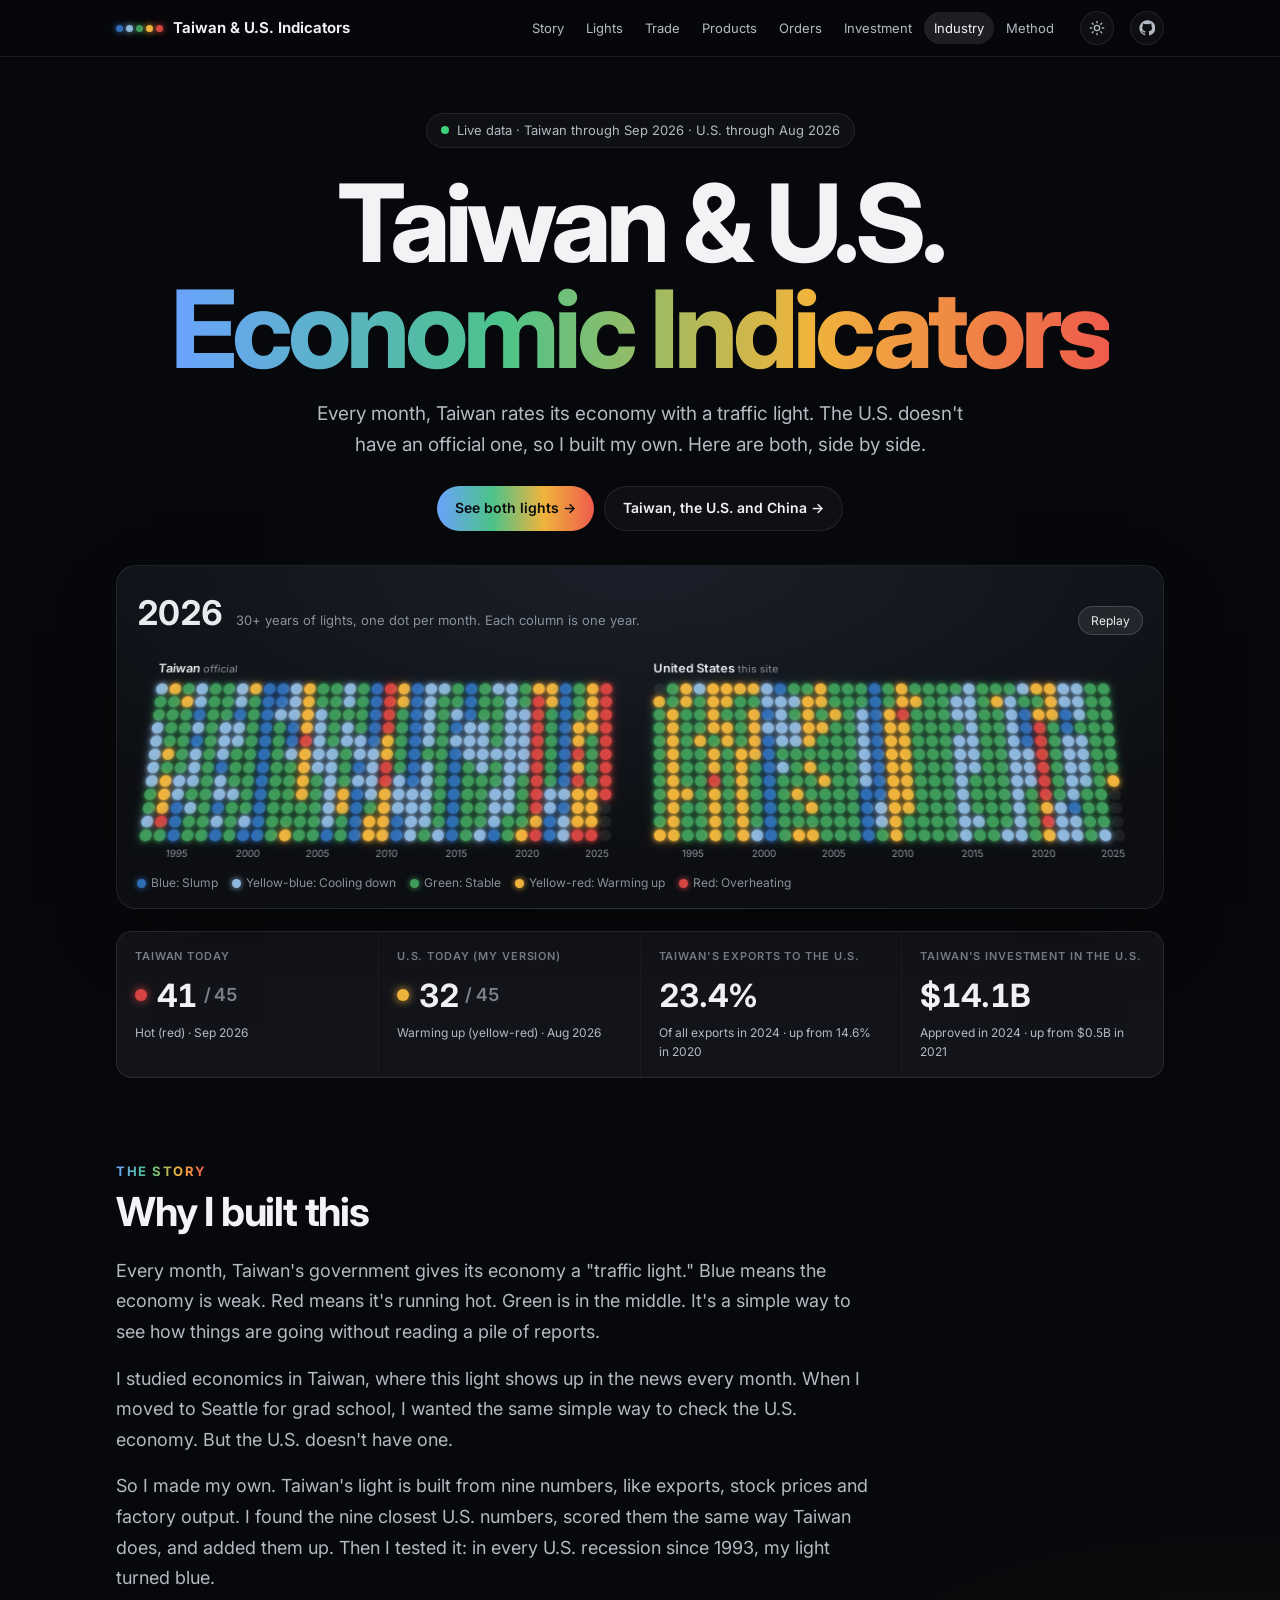
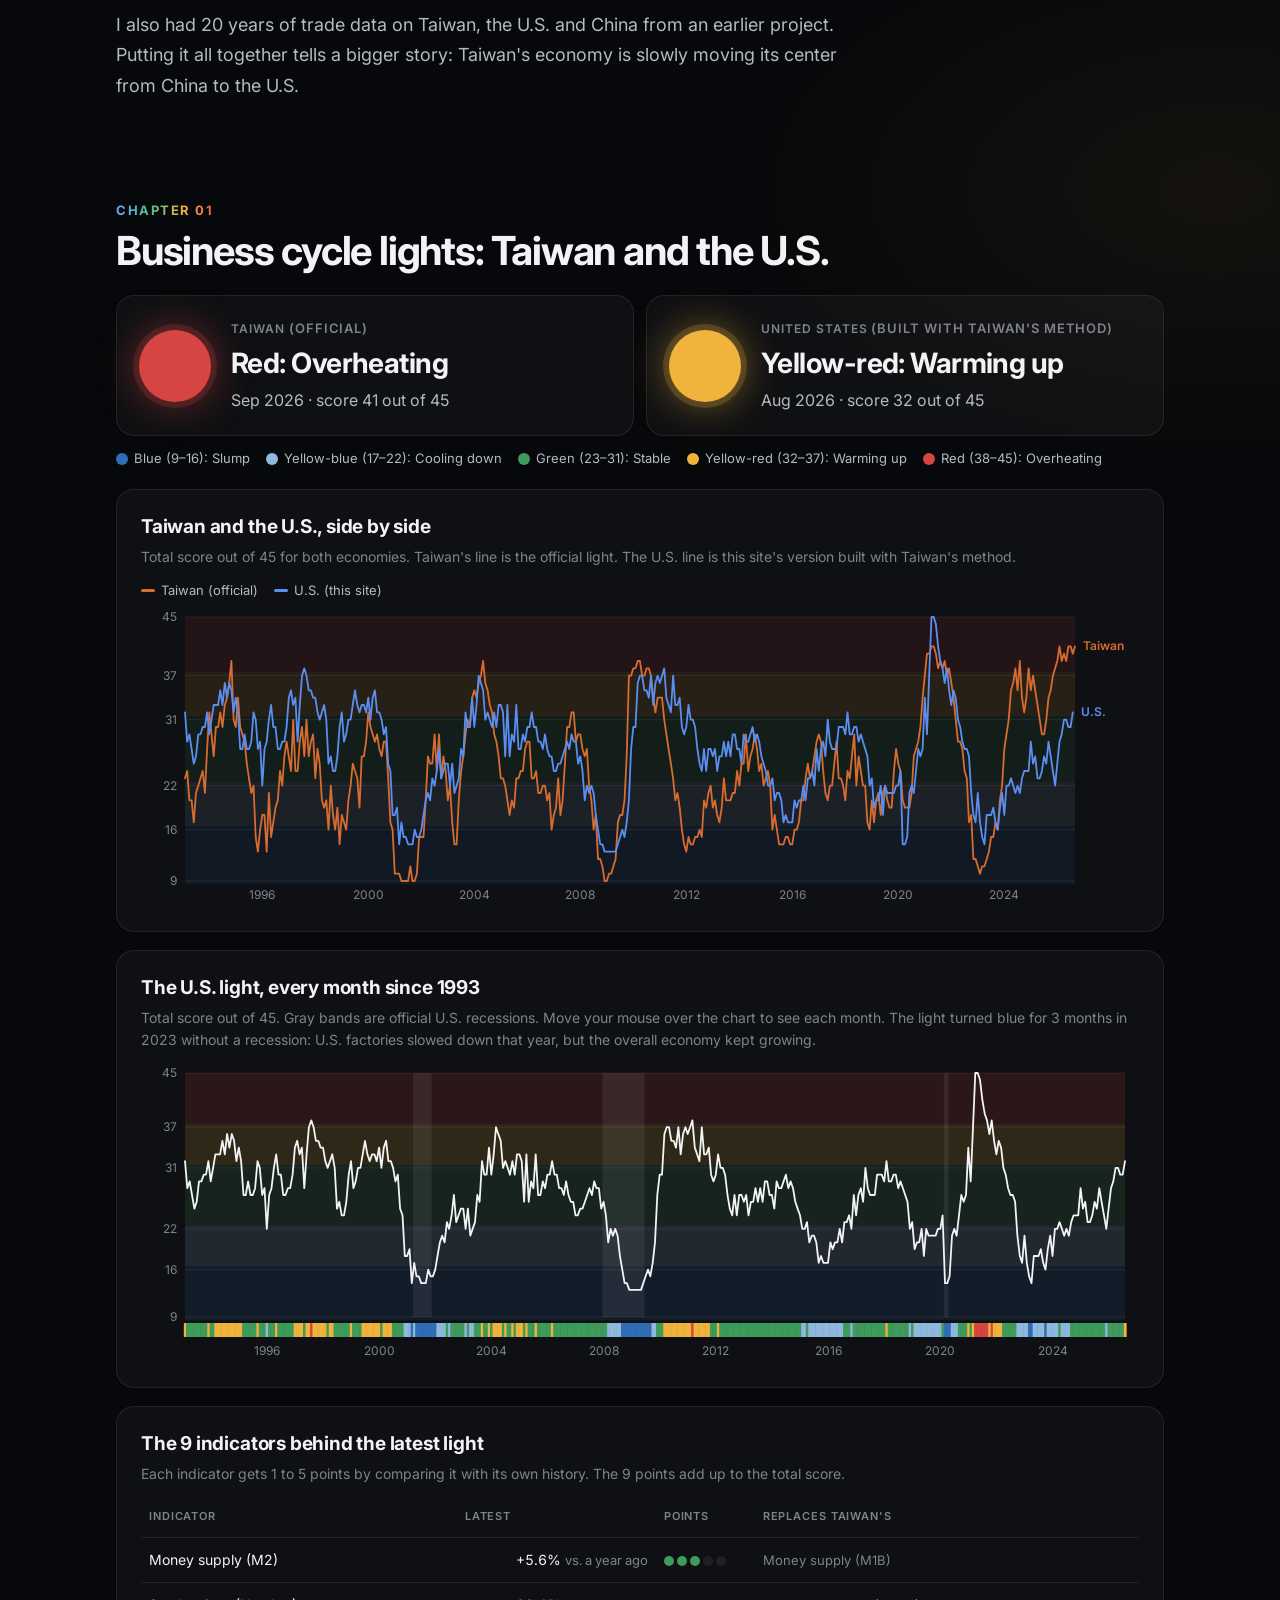
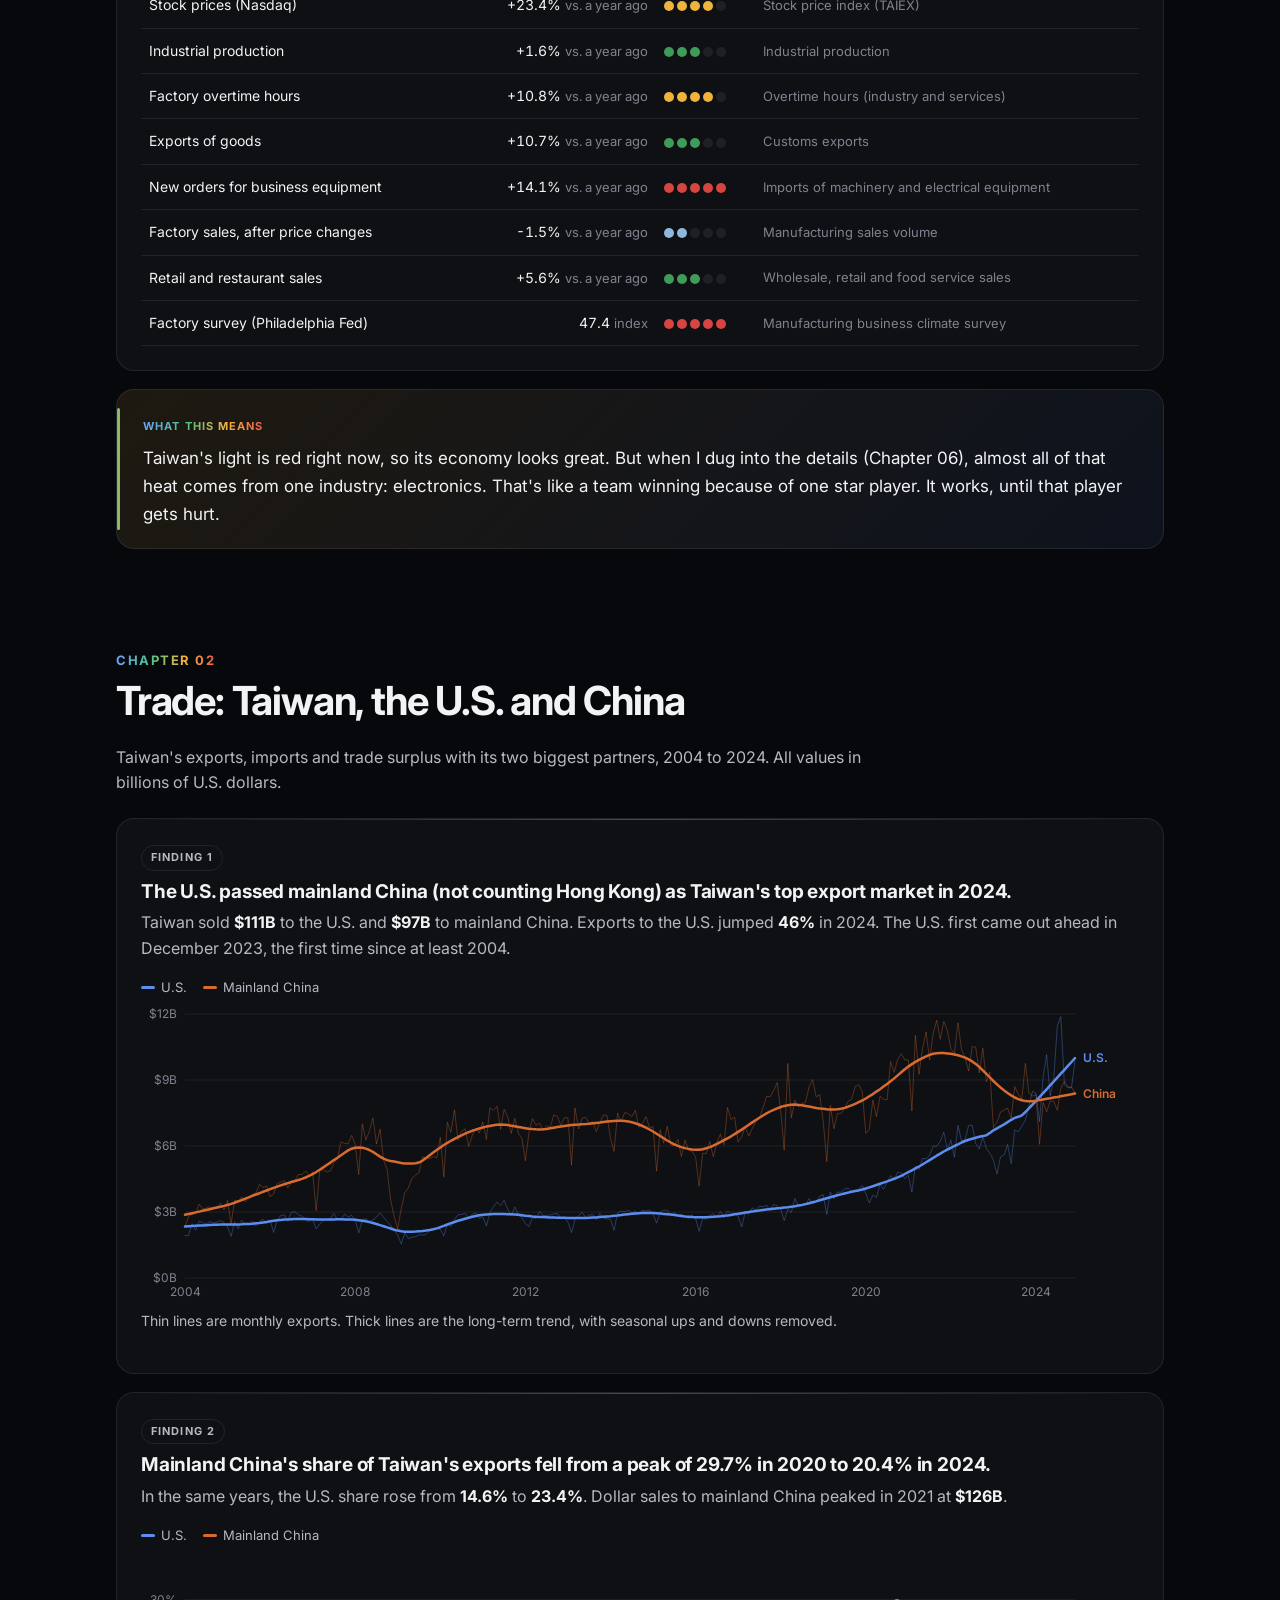
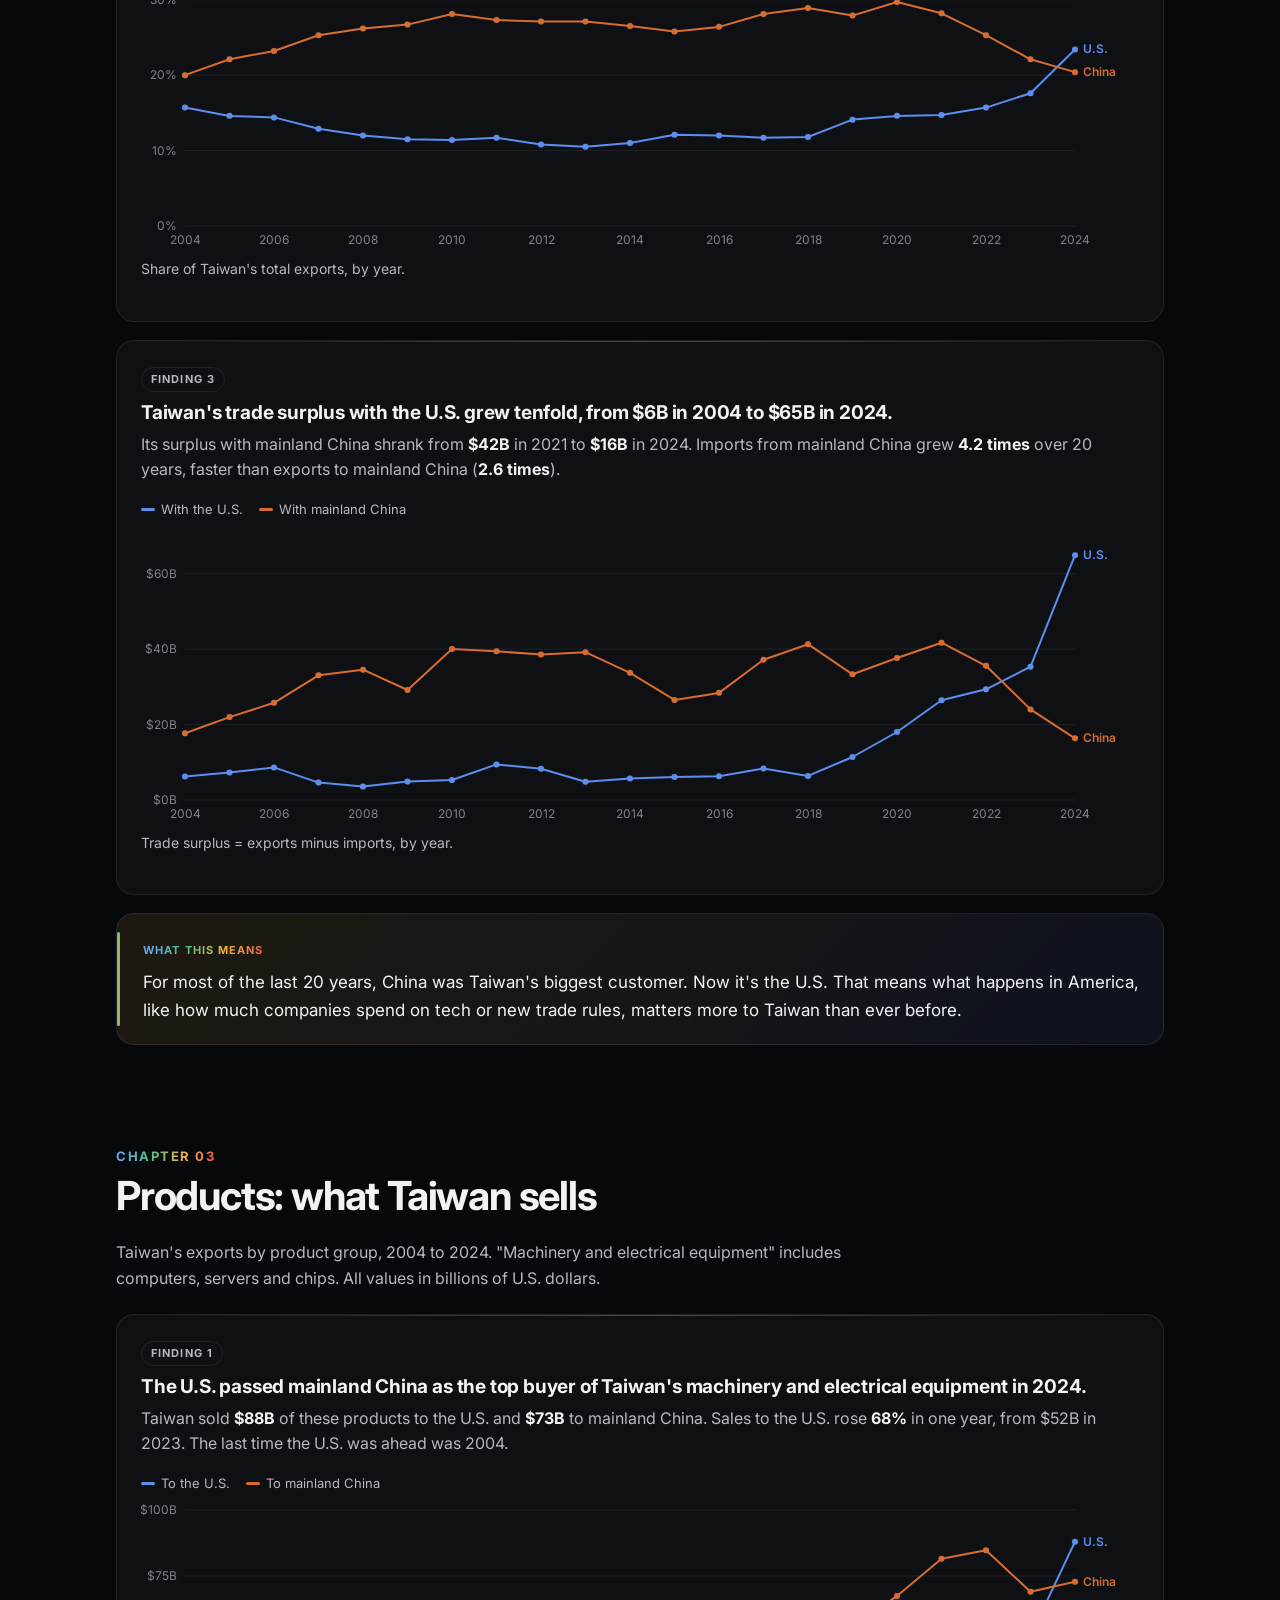
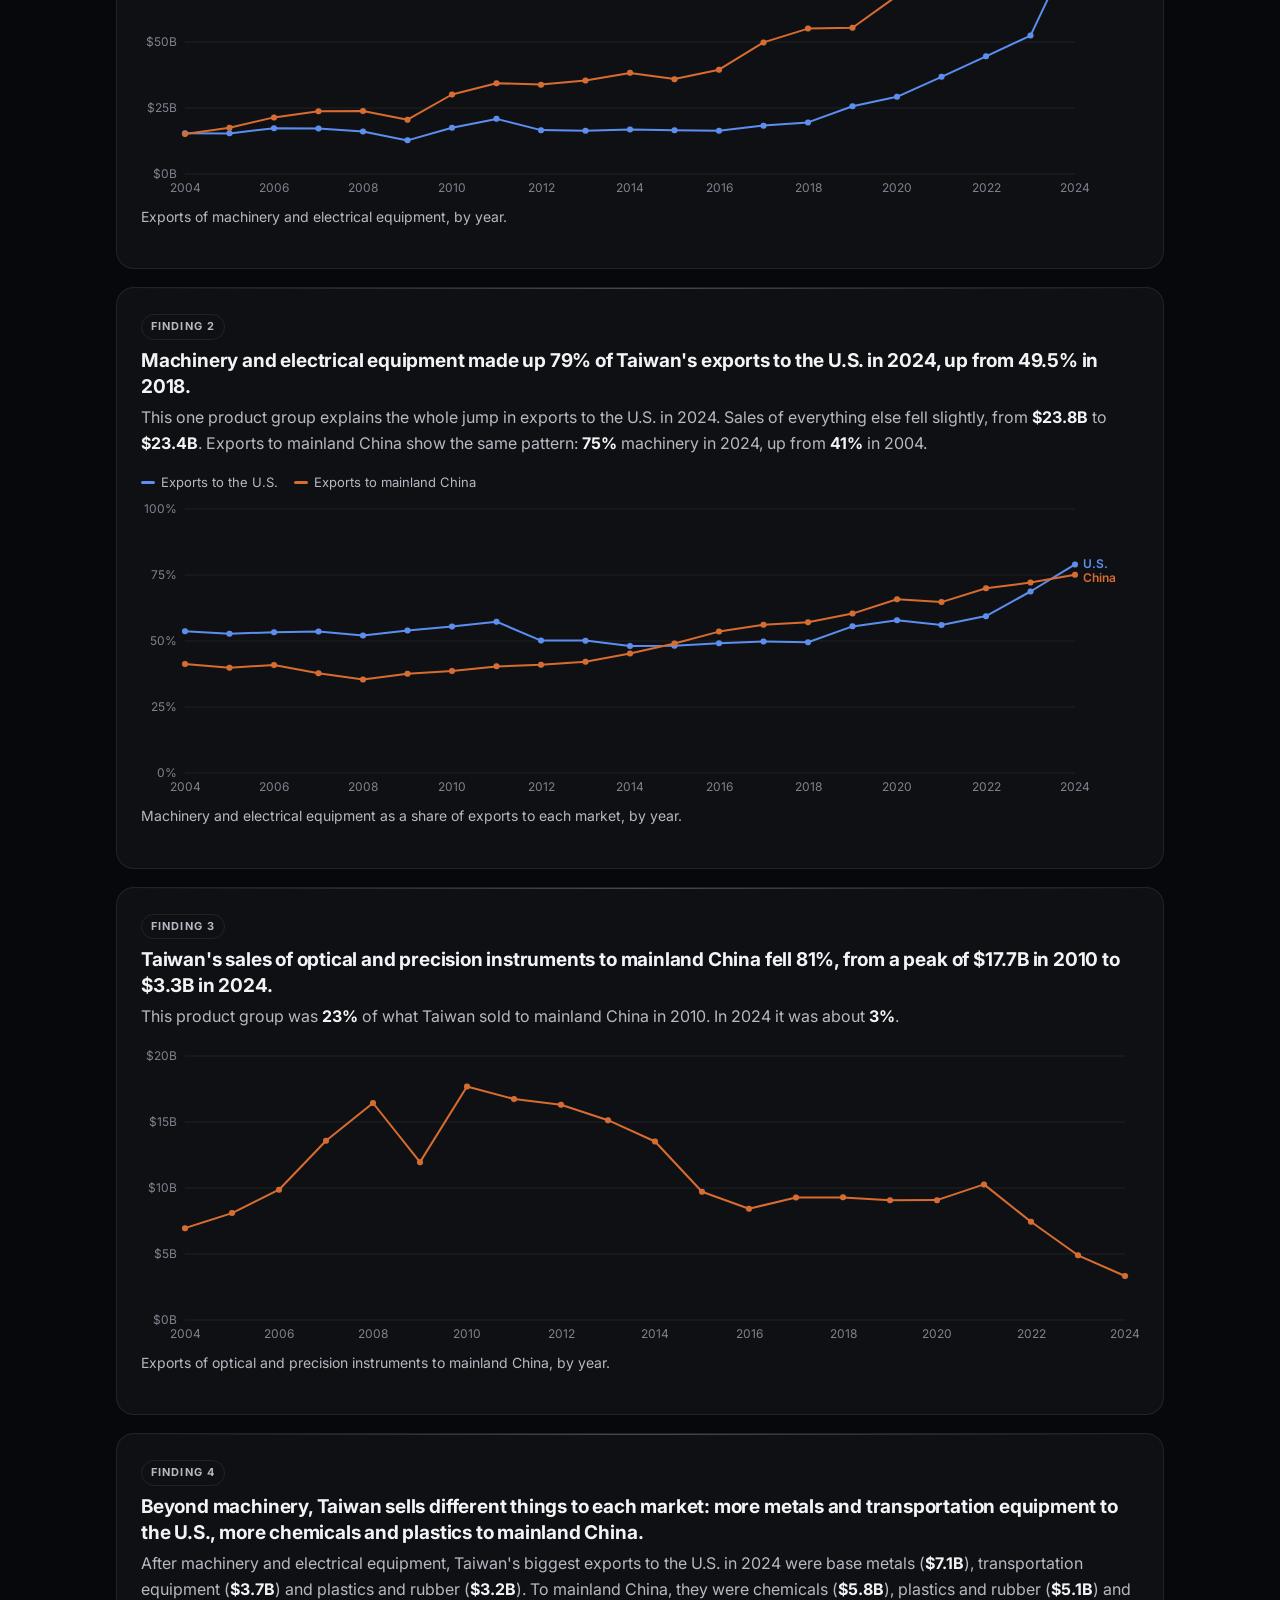
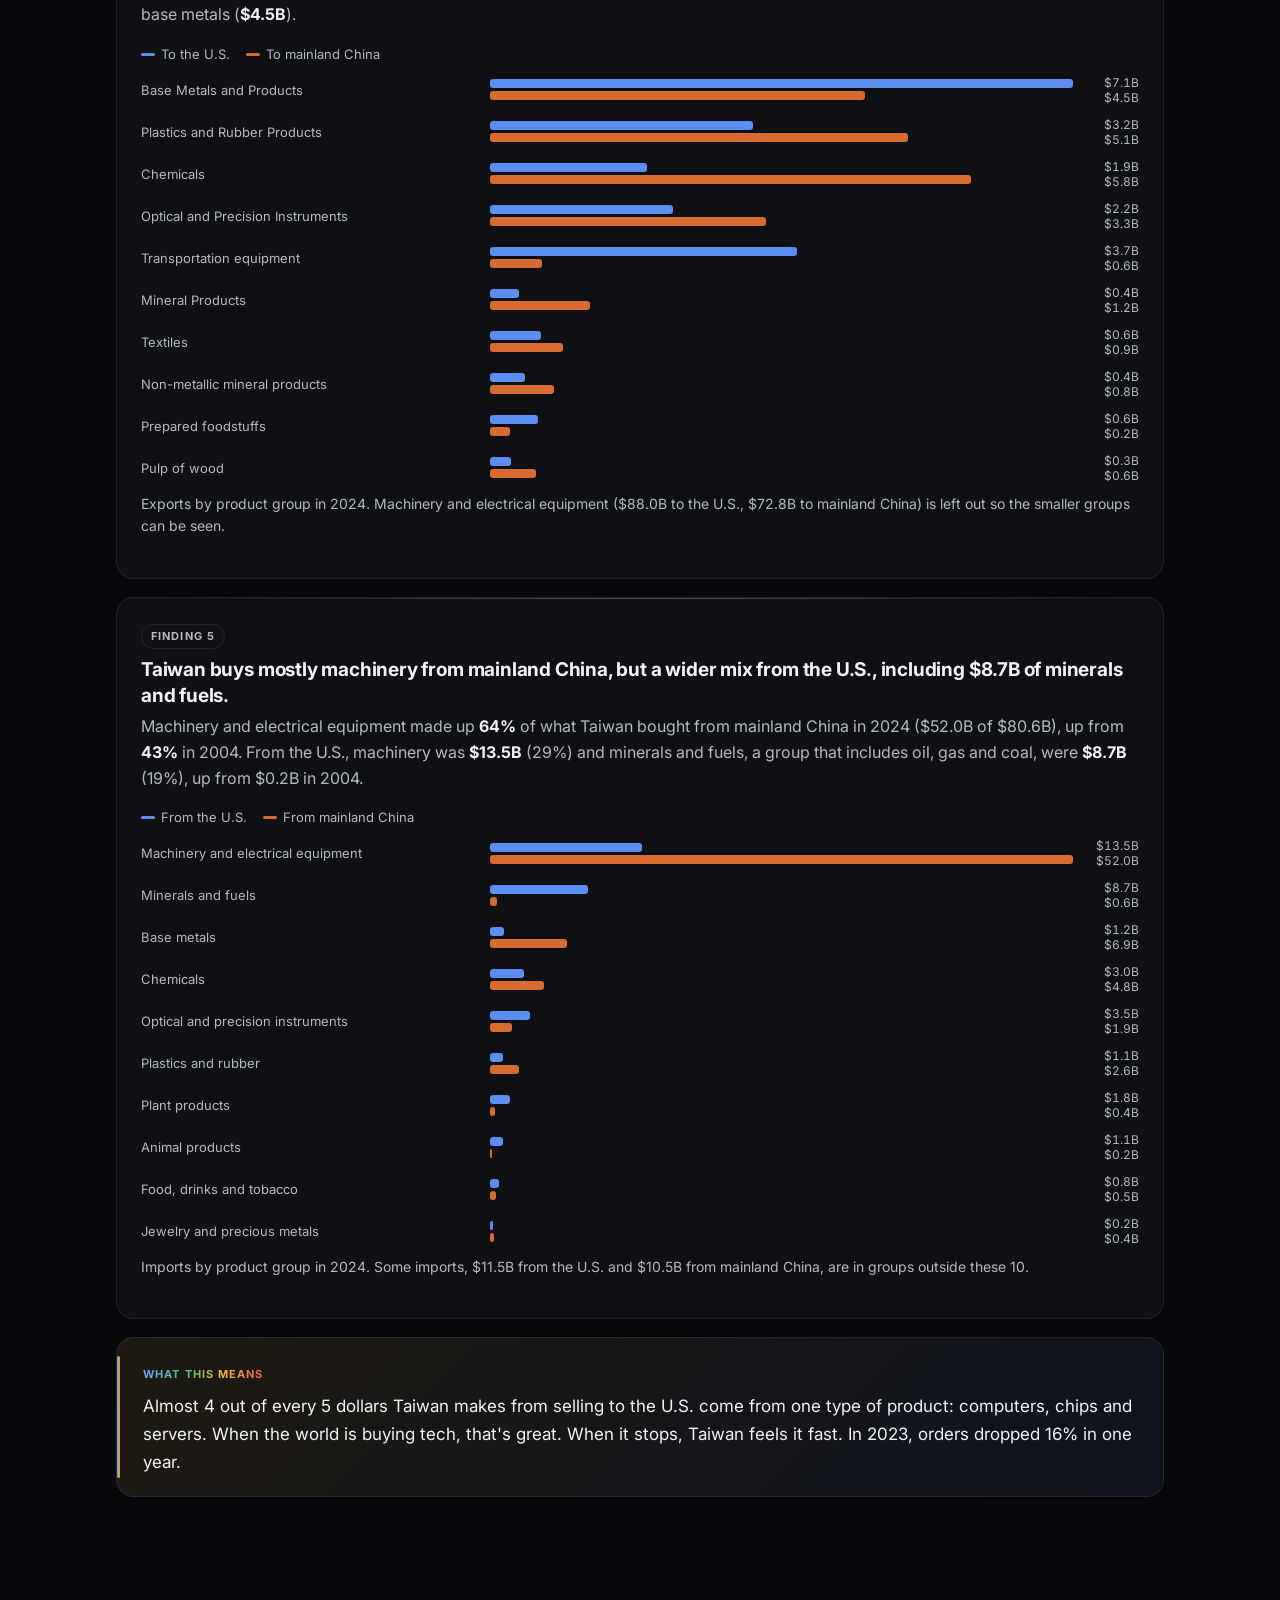
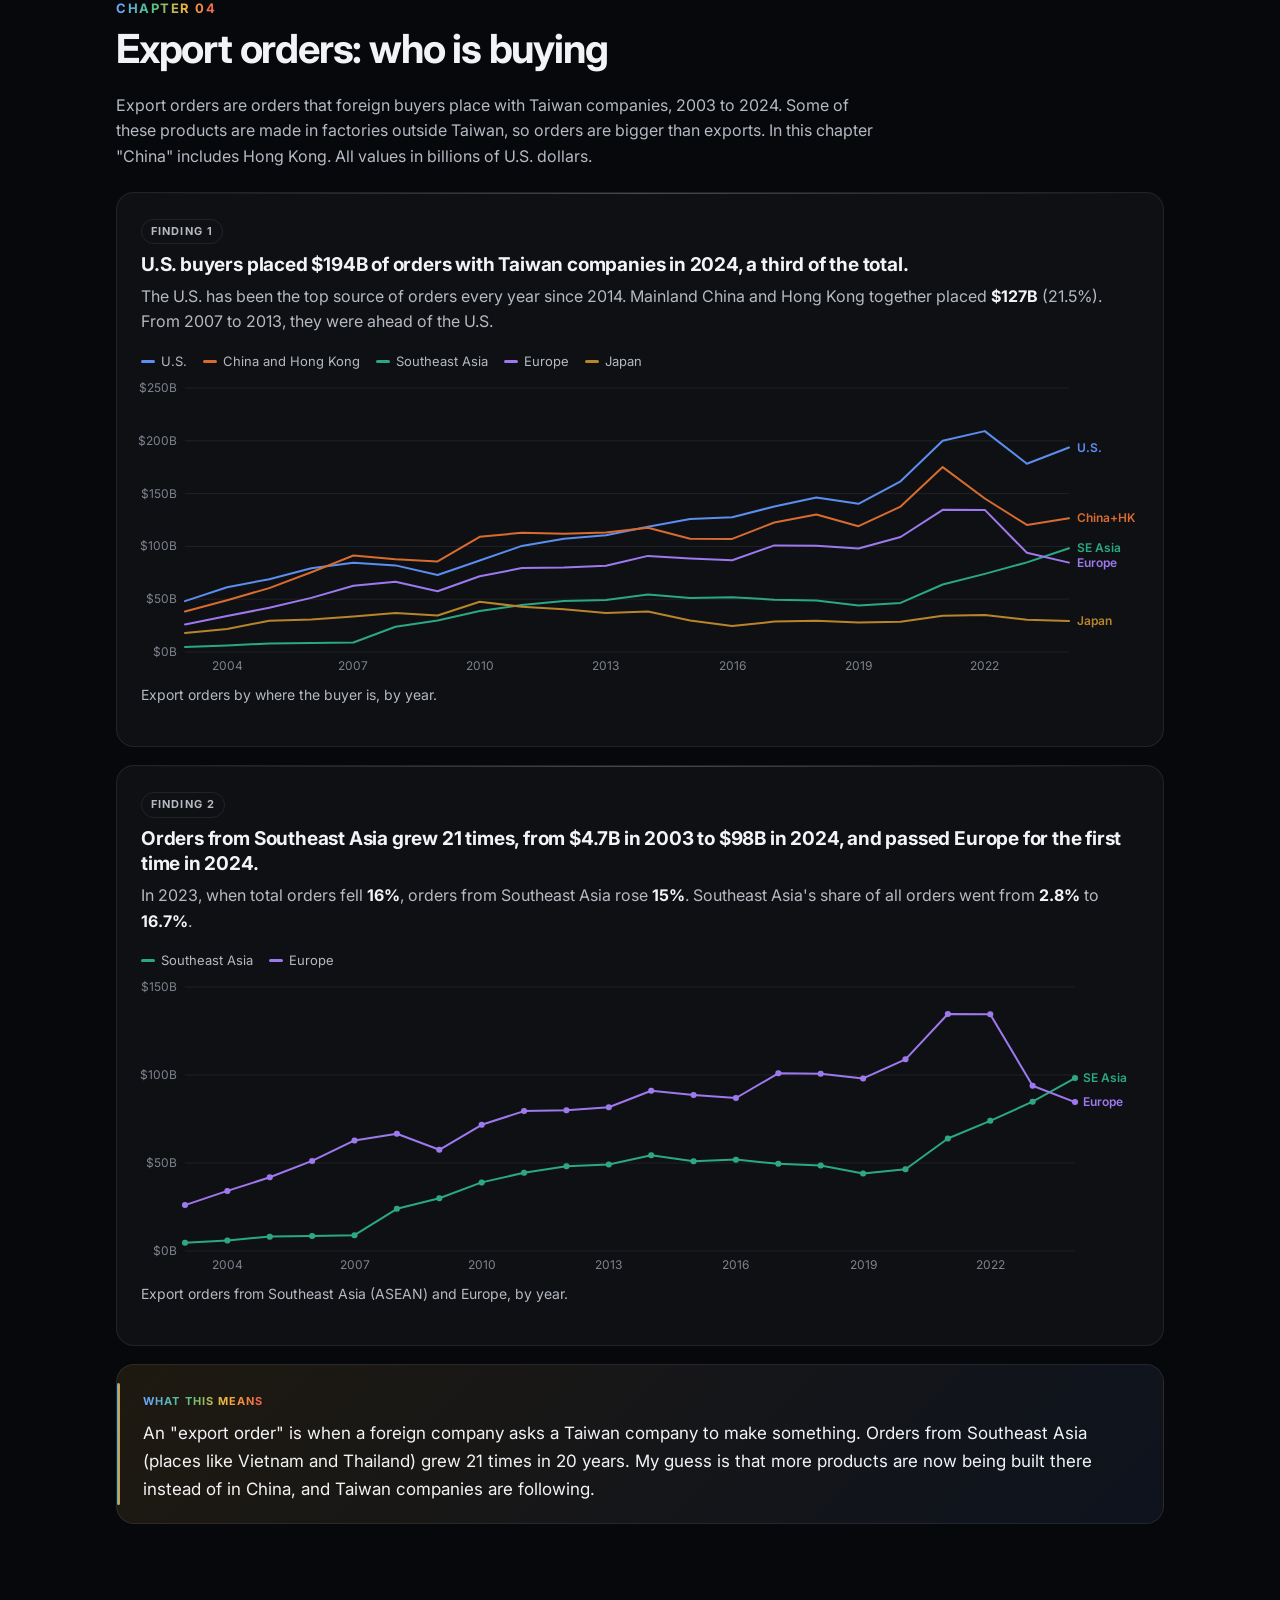
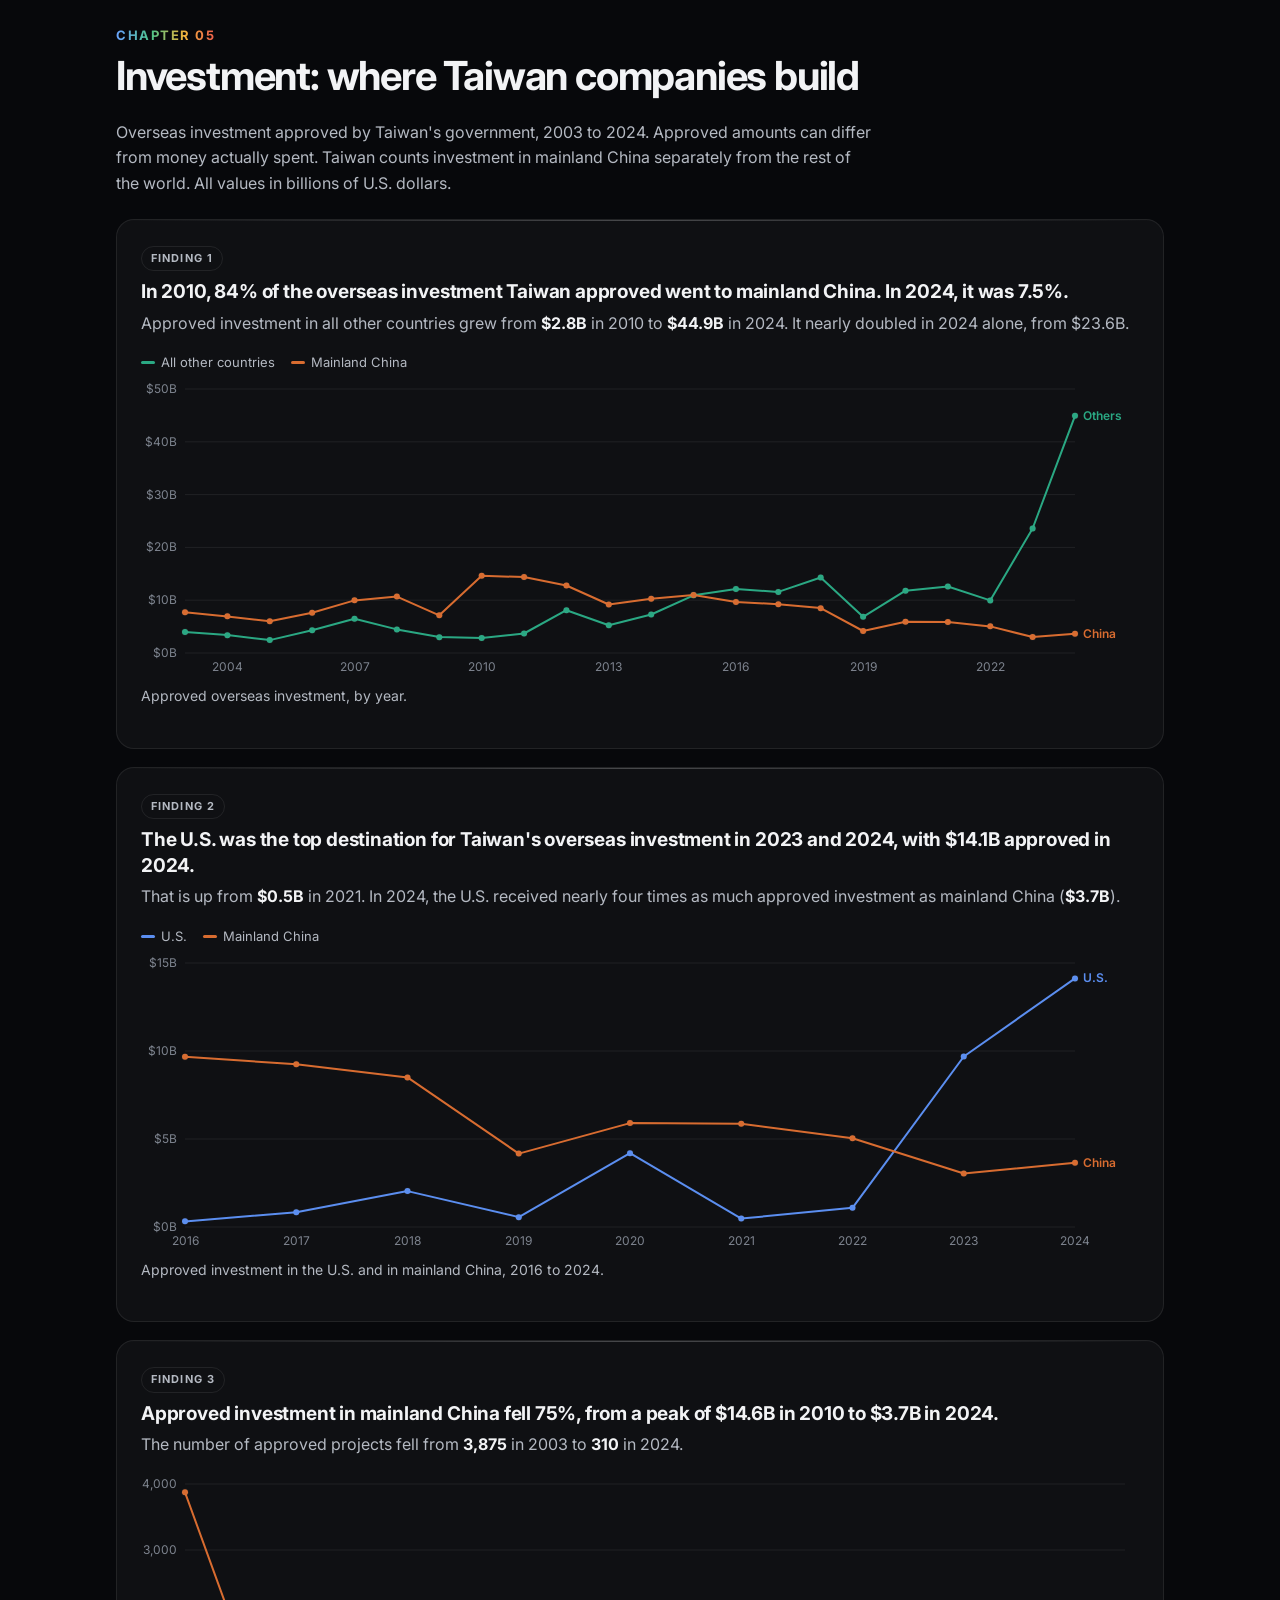
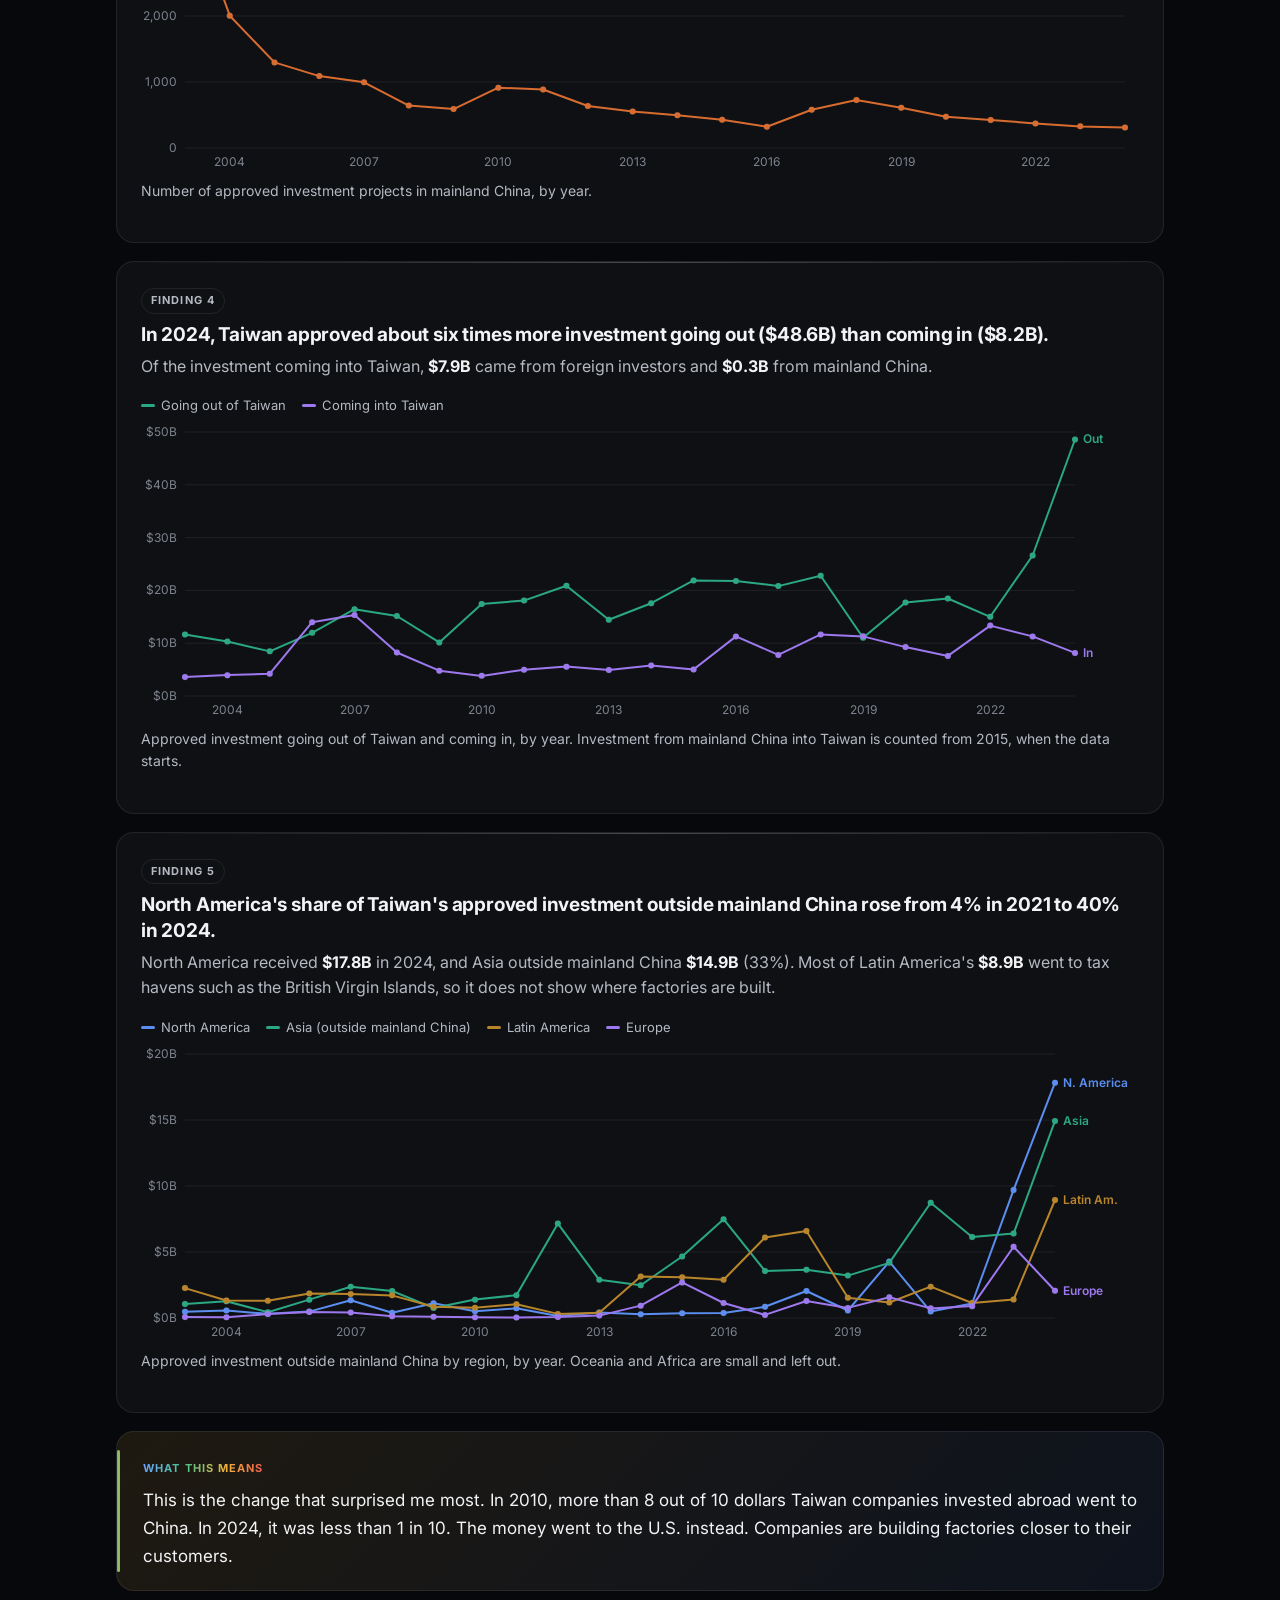
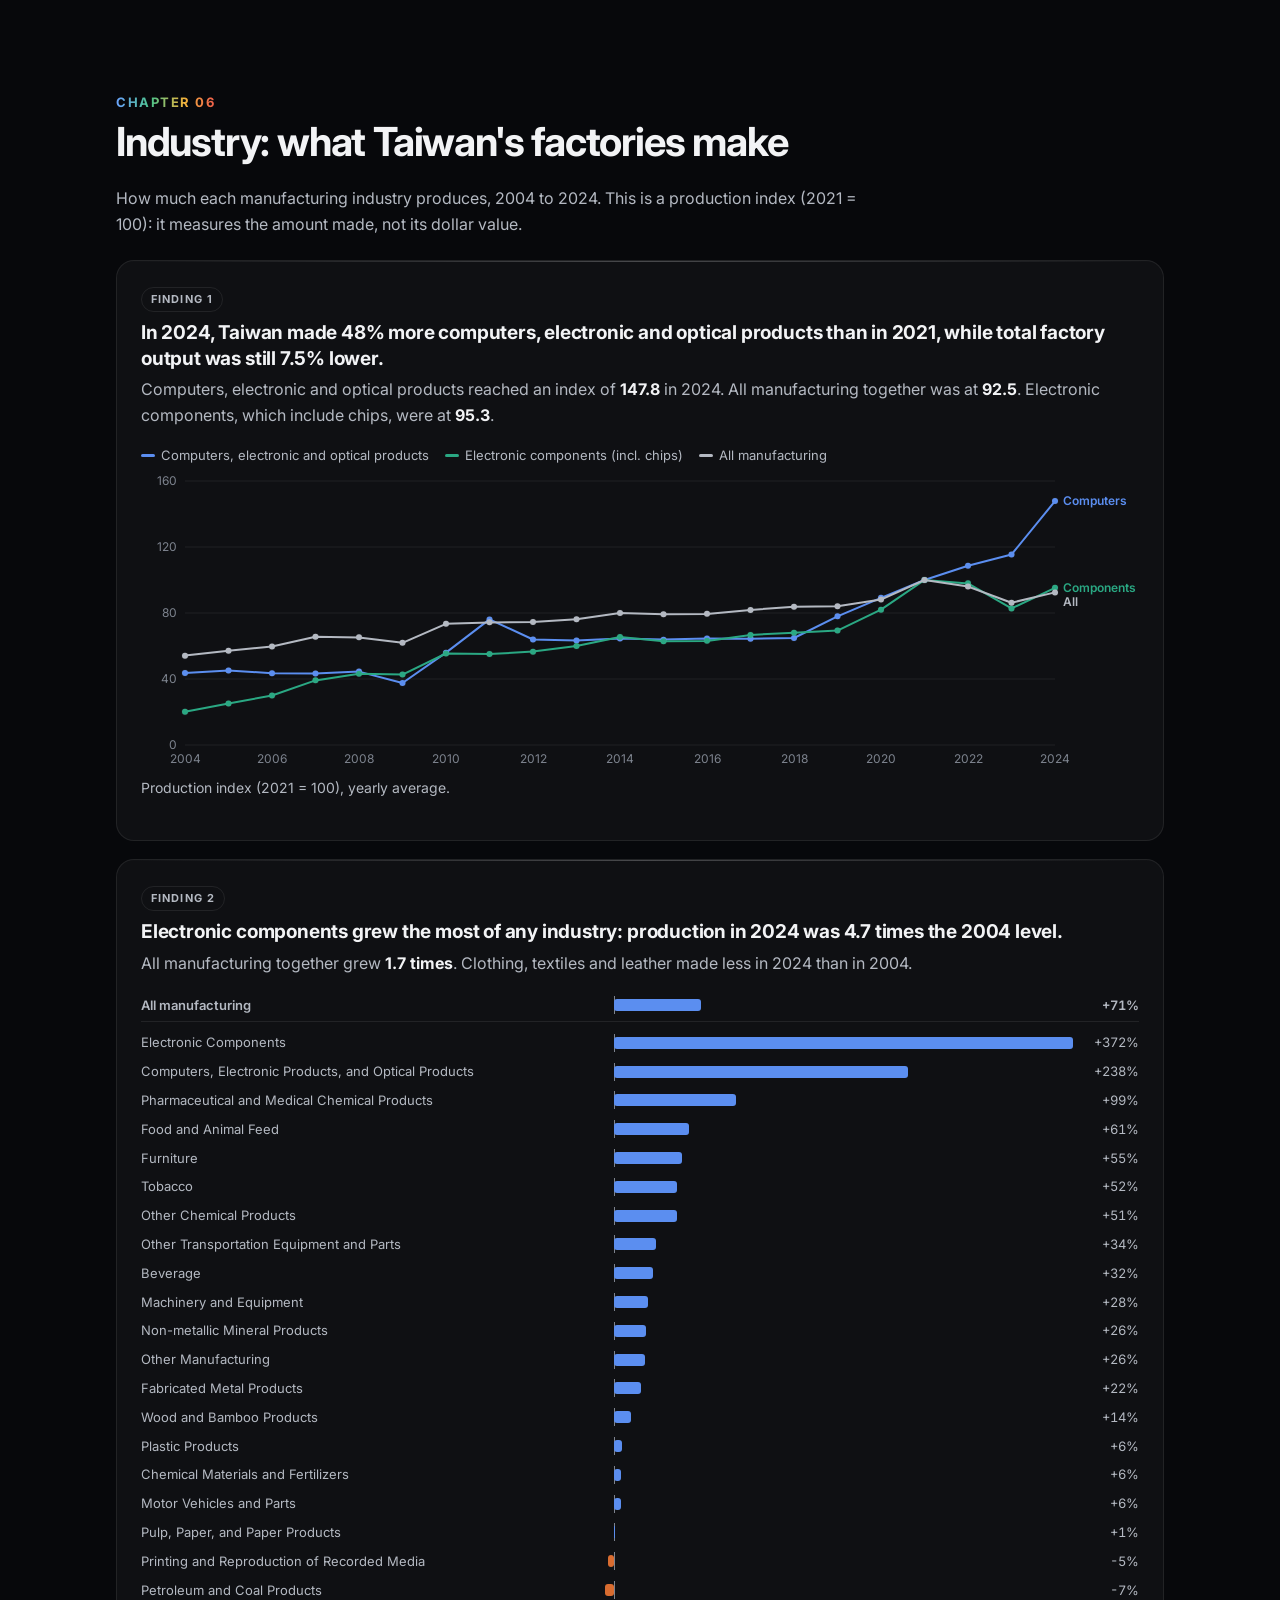
==== commit a206b783: "Update index.html" ====
--- a/docs/index.html
+++ b/docs/index.html
@@ -68,7 +68,7 @@
       But the U.S. doesn't have one.</p>
     <p>So I made my own. Taiwan's light is built from nine numbers, like exports, stock prices and factory output. I found the nine closest U.S. numbers,
       scored them the same way Taiwan does, and added them up. Then I tested it: in every U.S. recession since 1993, my light turned blue.</p>
-    <p>I also had 20 years of trade data on Taiwan, the U.S. and China from an earlier project. Putting it all together tells a bigger story: Taiwan's economy is slowly moving its center from China to the U.S.</p>
+    <p>I also had 20 years of trade data on Taiwan, the U.S. and China from an earlier project. Putting it all together tells a bigger story: </b>Taiwan's economy is slowly moving its center from China to the U.S.</b></p>
   </div>
 </section>
 
@@ -102,7 +102,7 @@
 </section>
 
 <section id="trade">
-  <div class="chap"><span class="chap-num">Chapter 02</span><h2>Trade: Taiwan, the U.S. and mainland China</h2></div>
+  <div class="chap"><span class="chap-num">Chapter 02</span><h2>Trade: Taiwan, the U.S. and China</h2></div>
   <p class="lede-sm">Taiwan's exports, imports and trade surplus with its two biggest partners, 2004 to 2024. All values in billions of U.S. dollars.</p>
 
   <div class="finding">
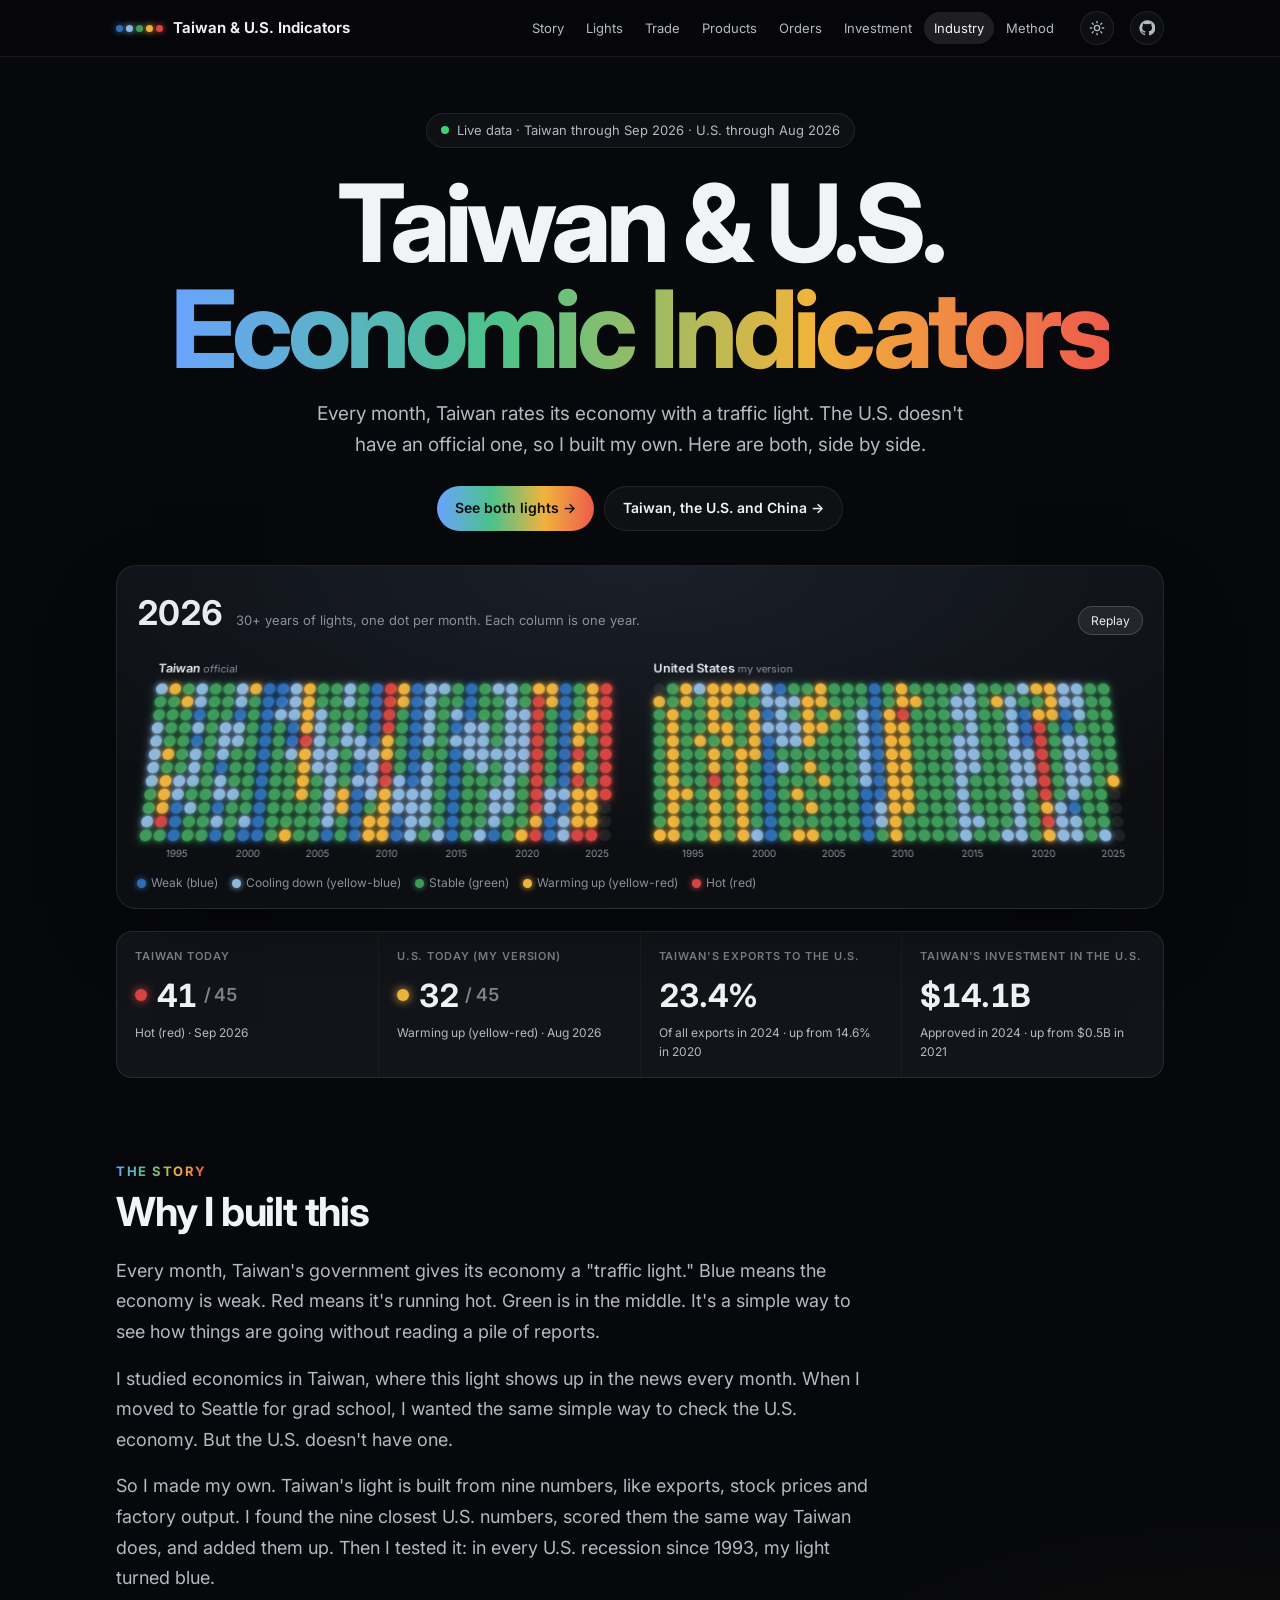
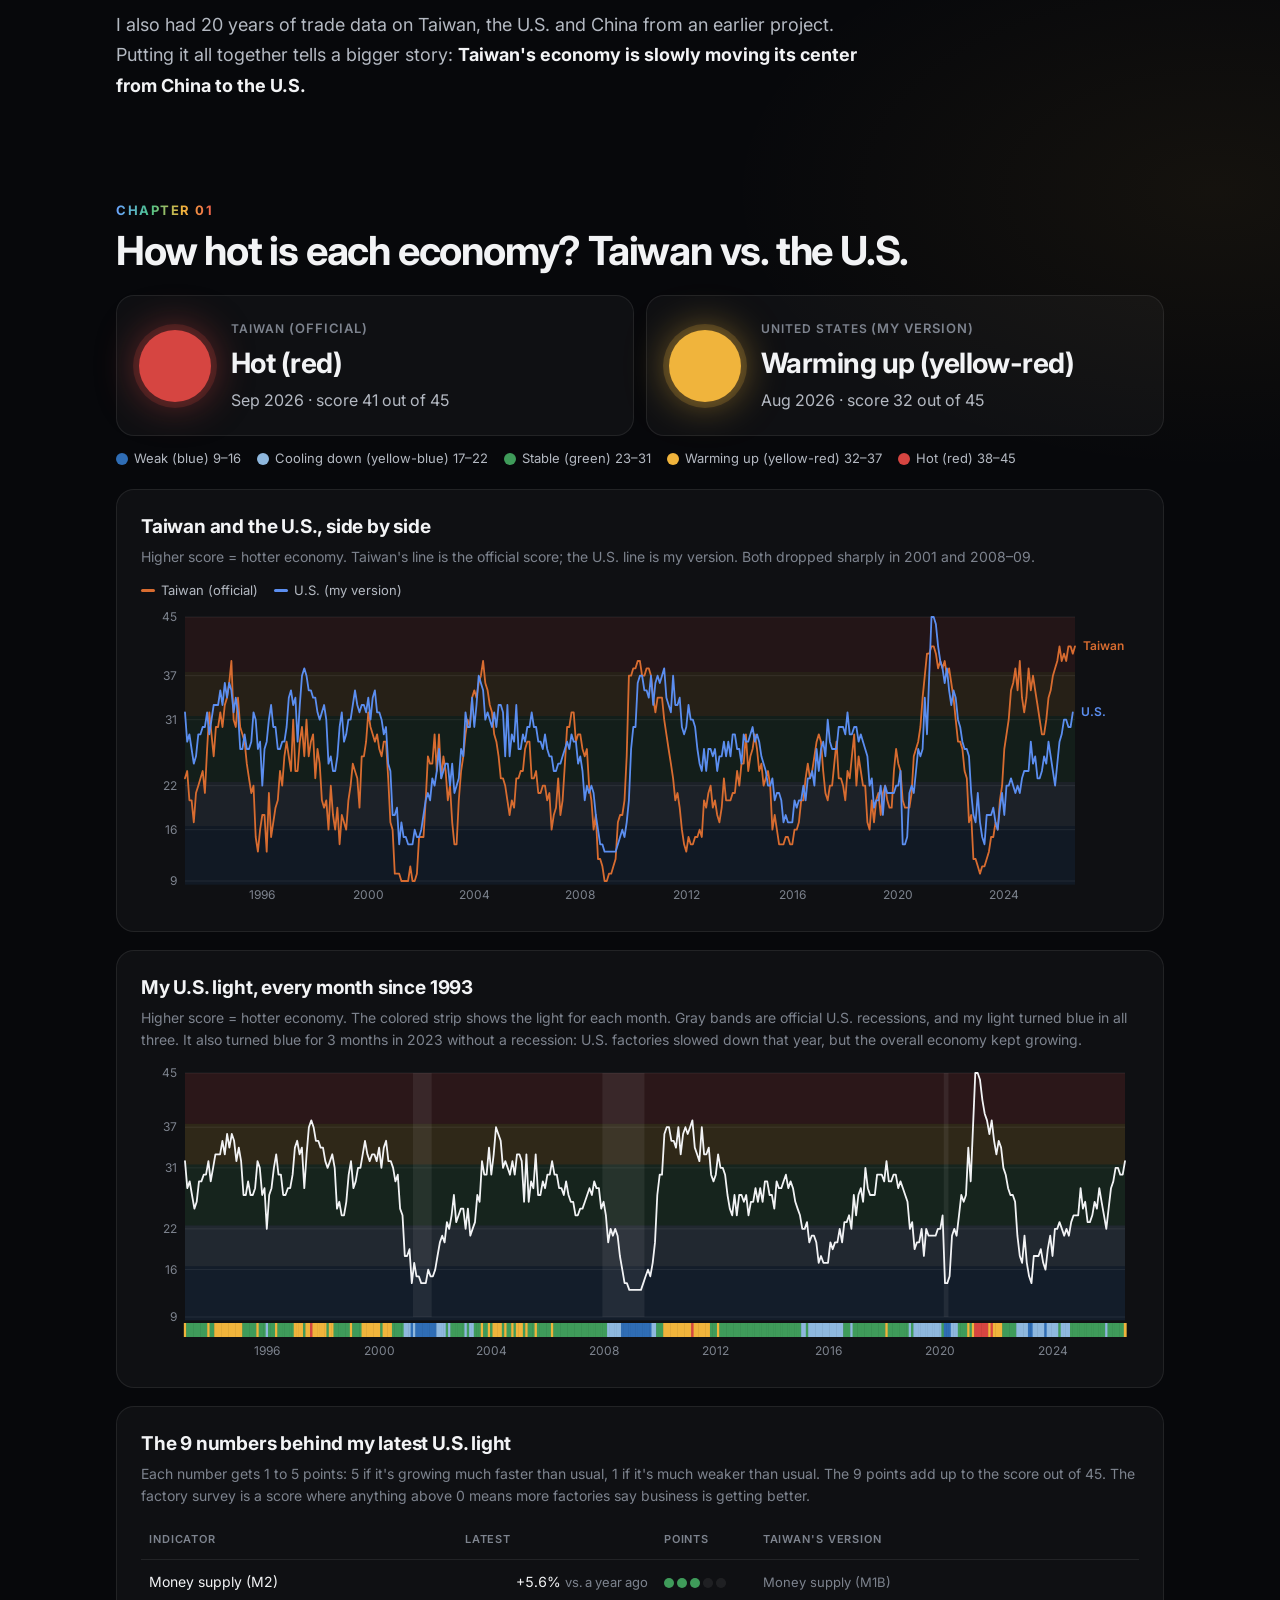
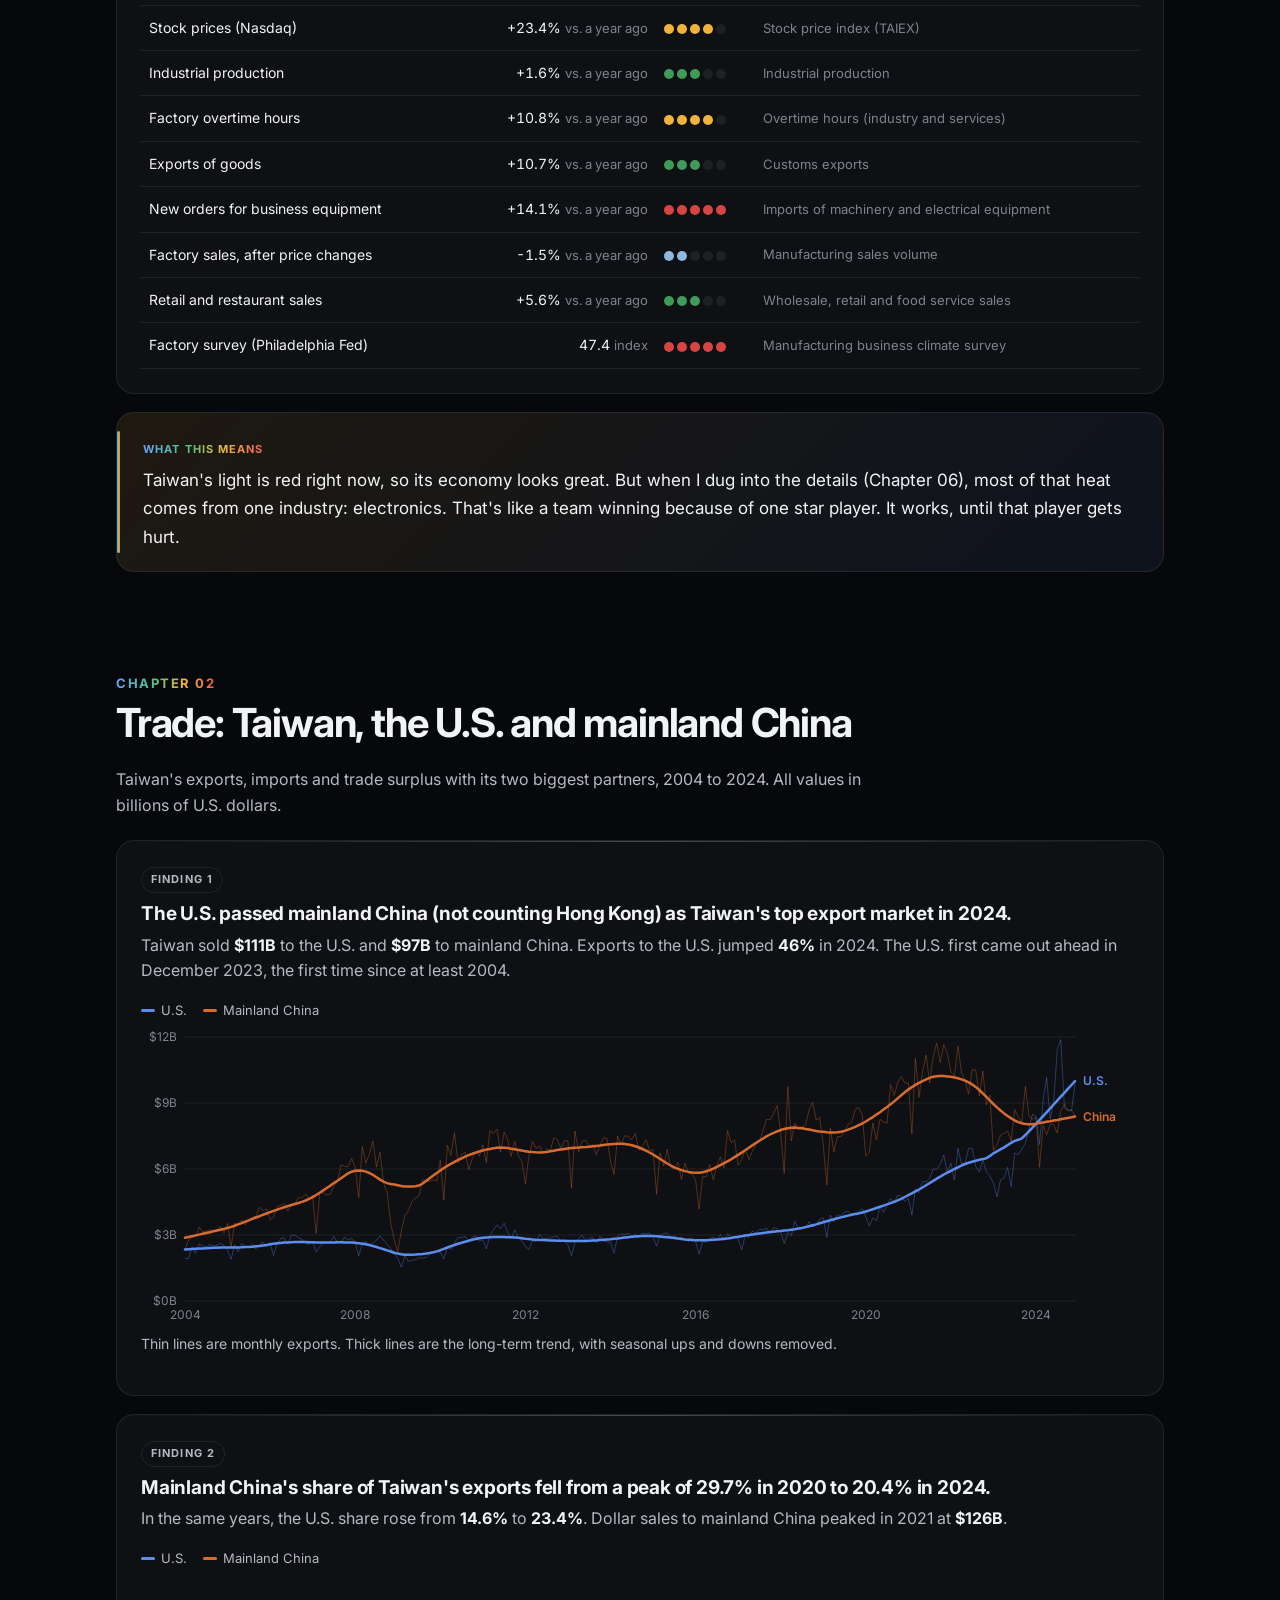
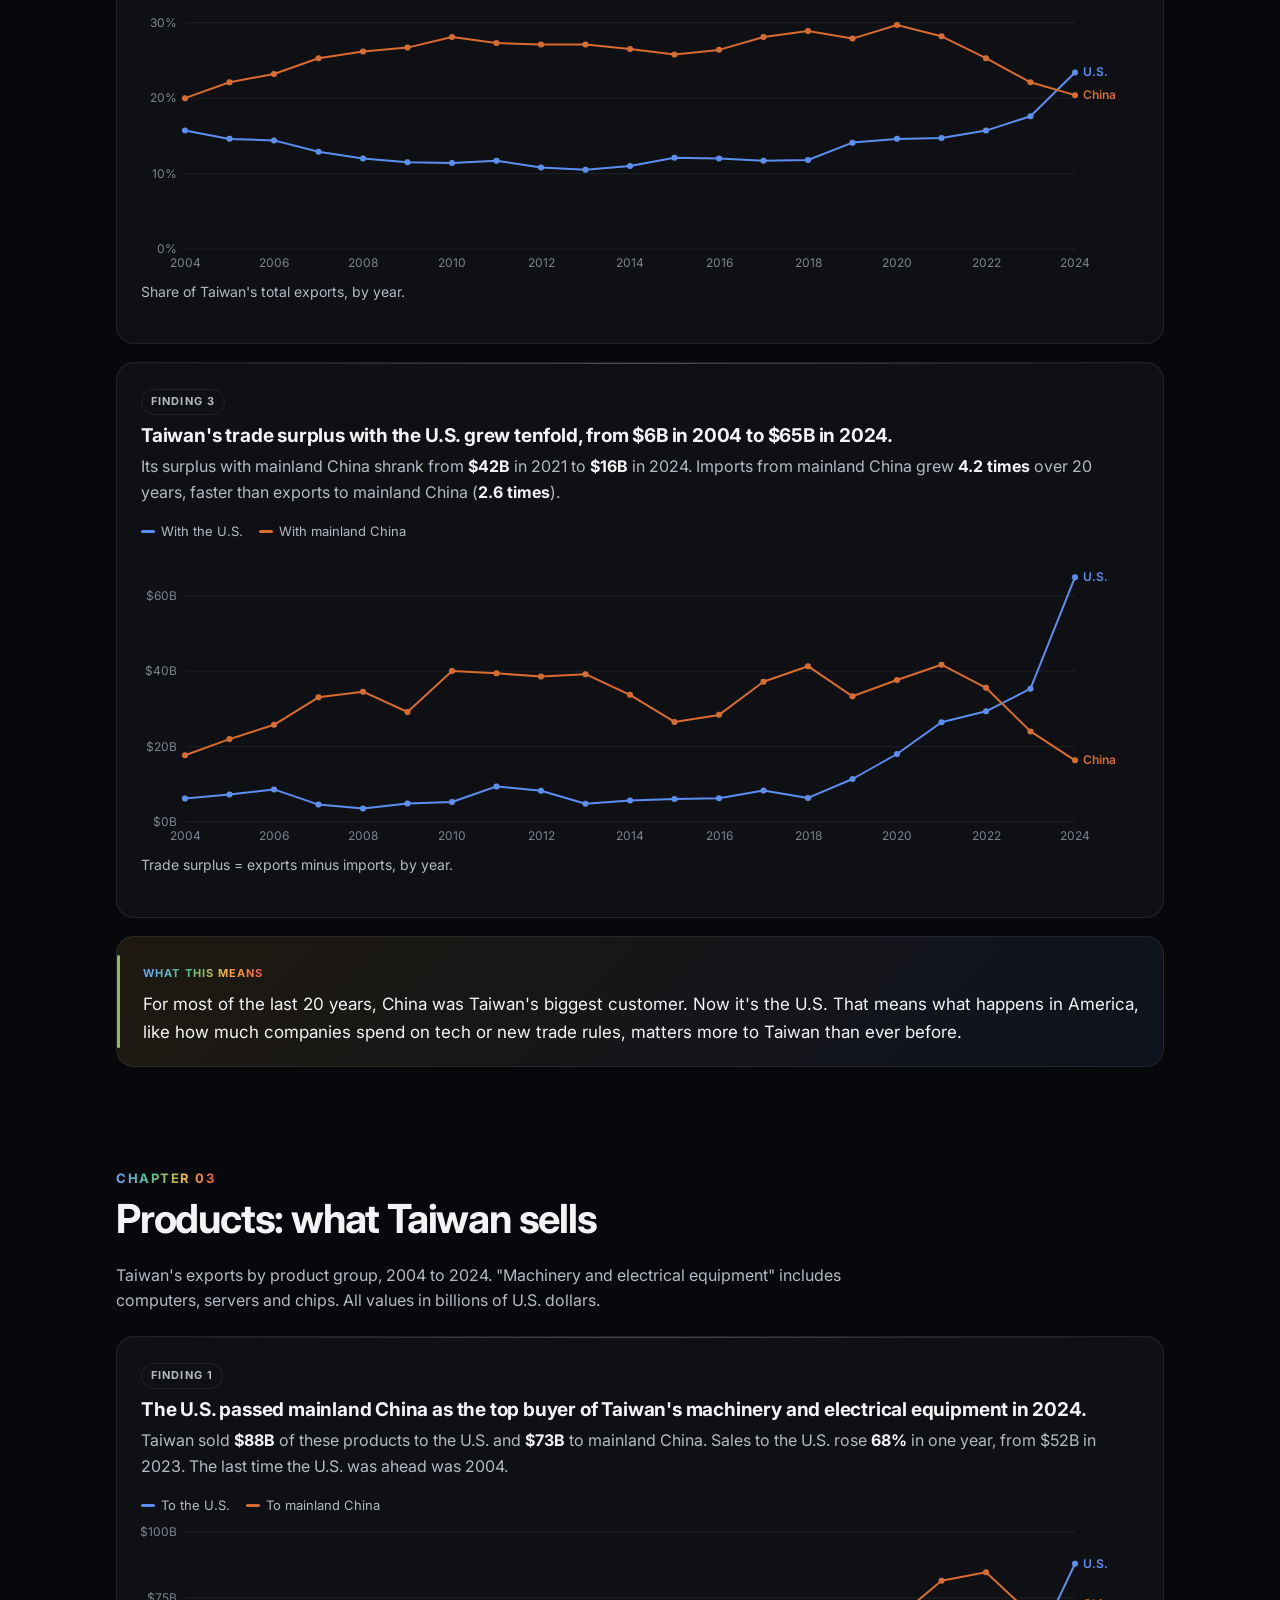
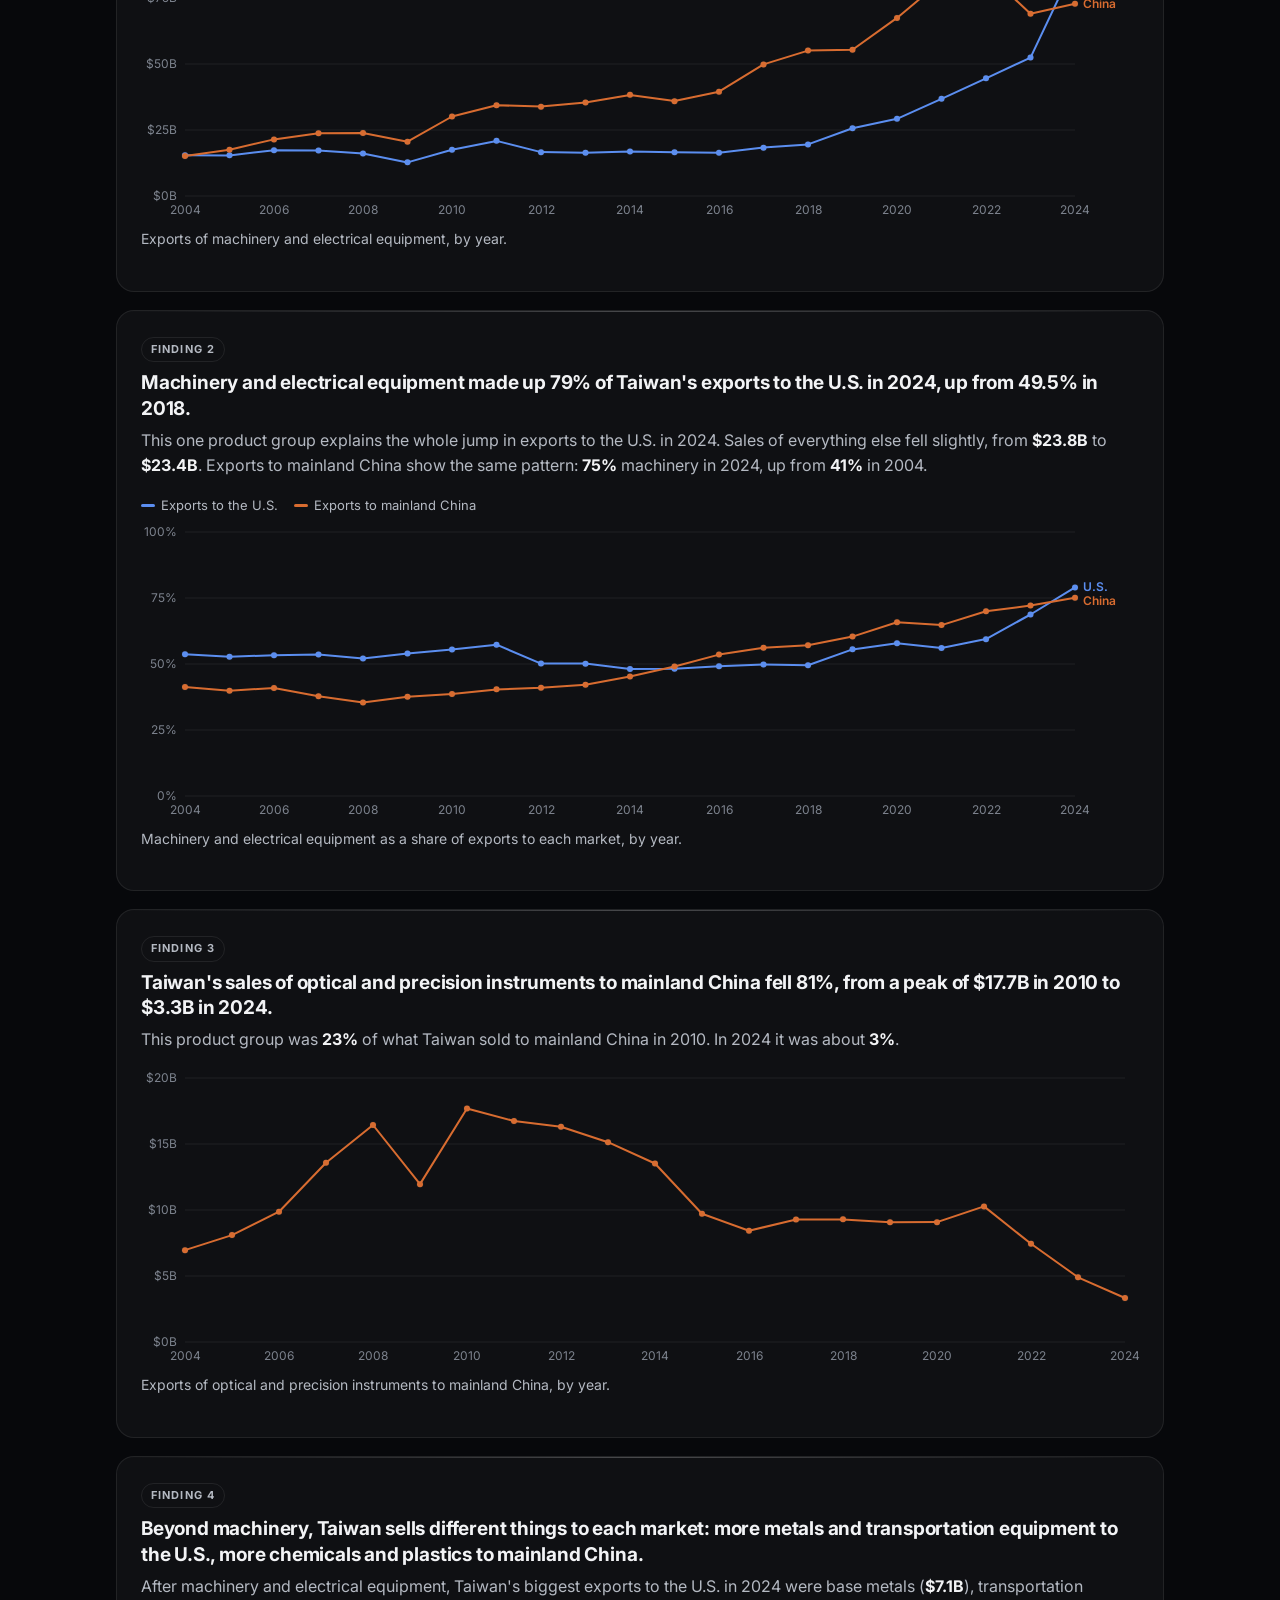
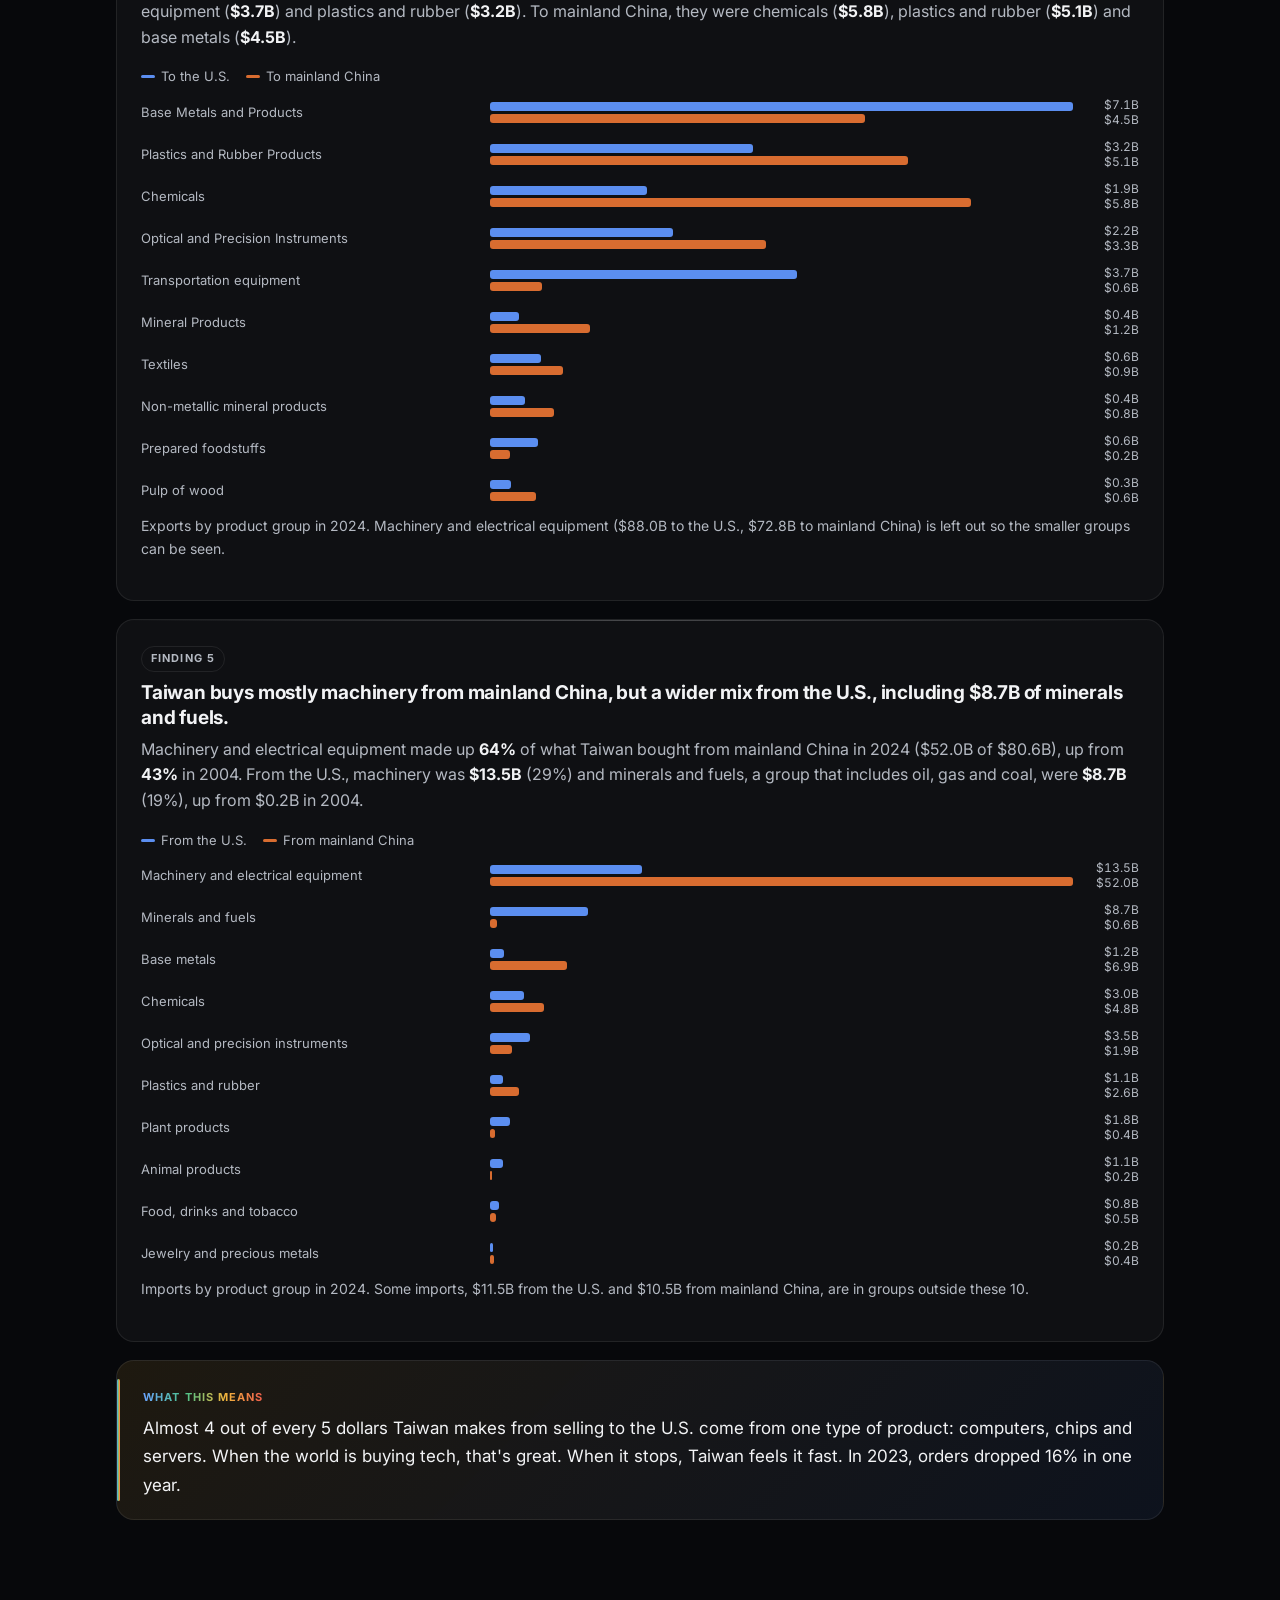
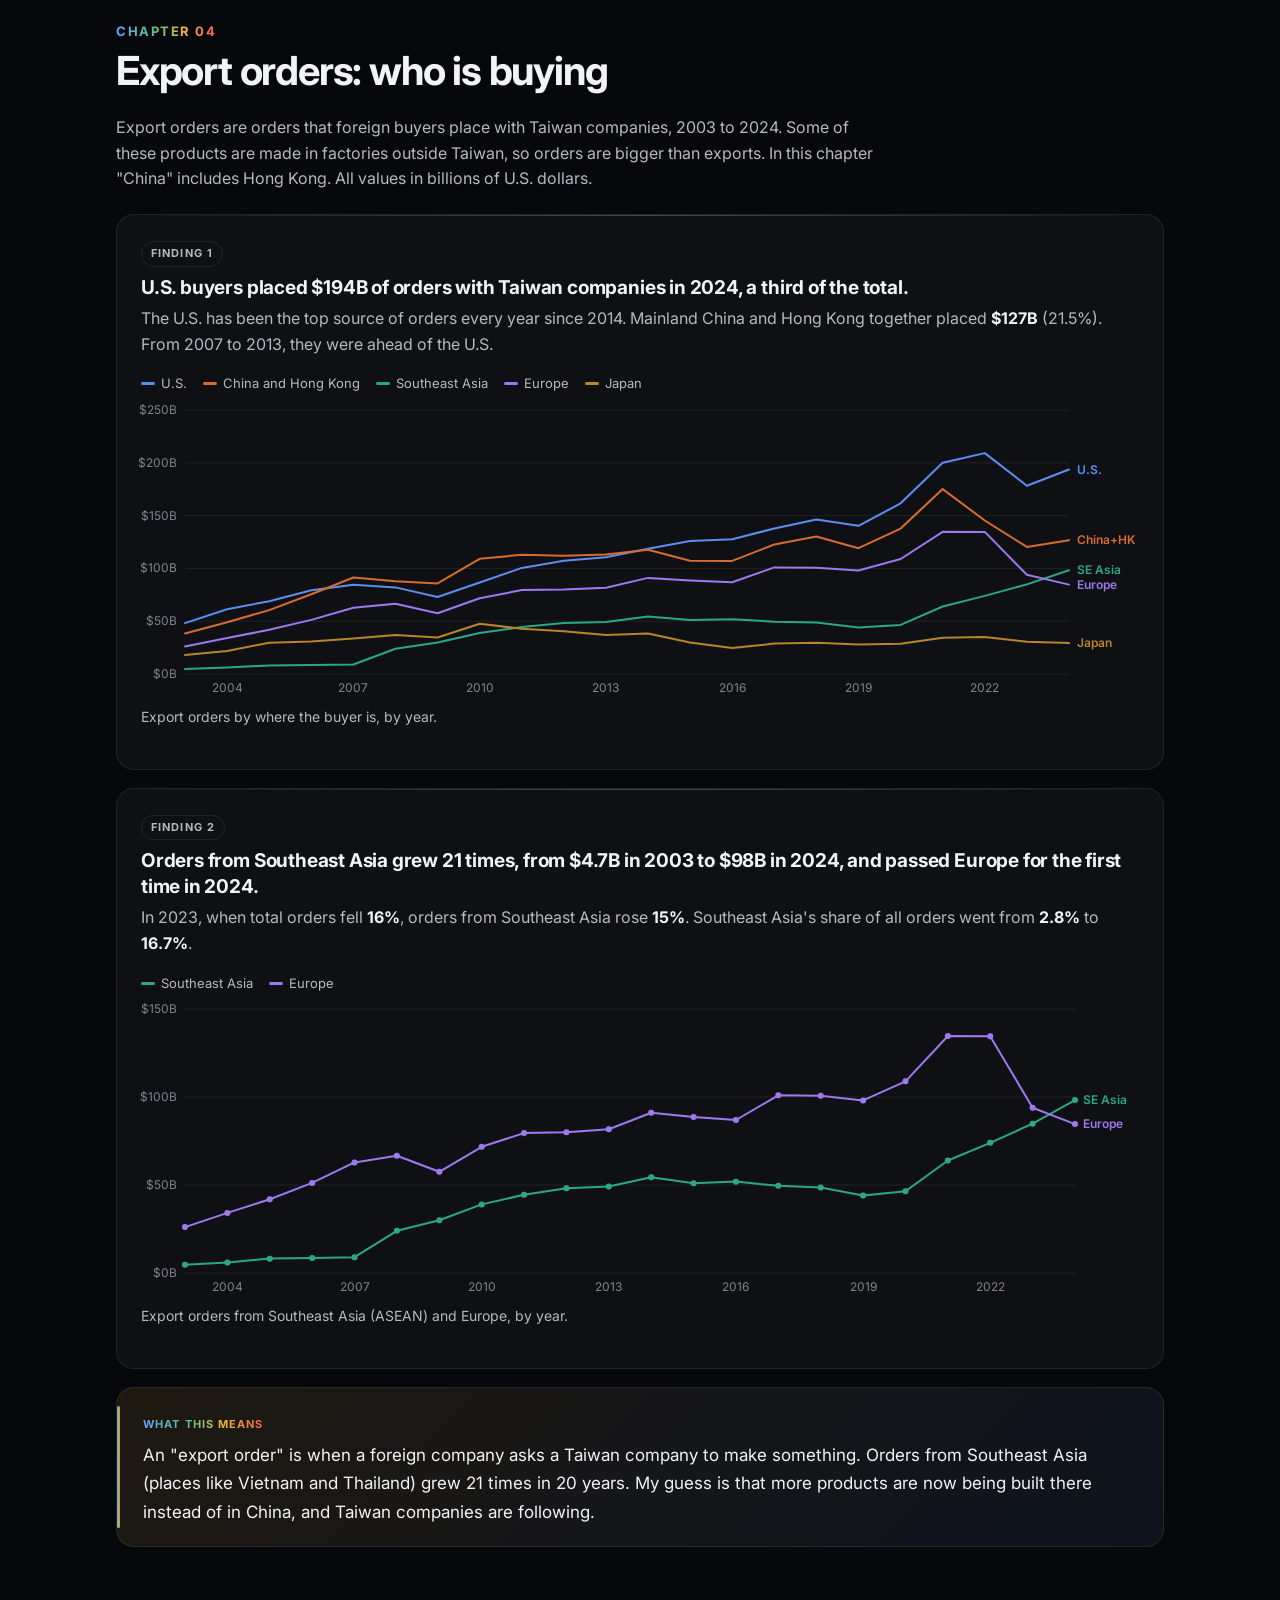
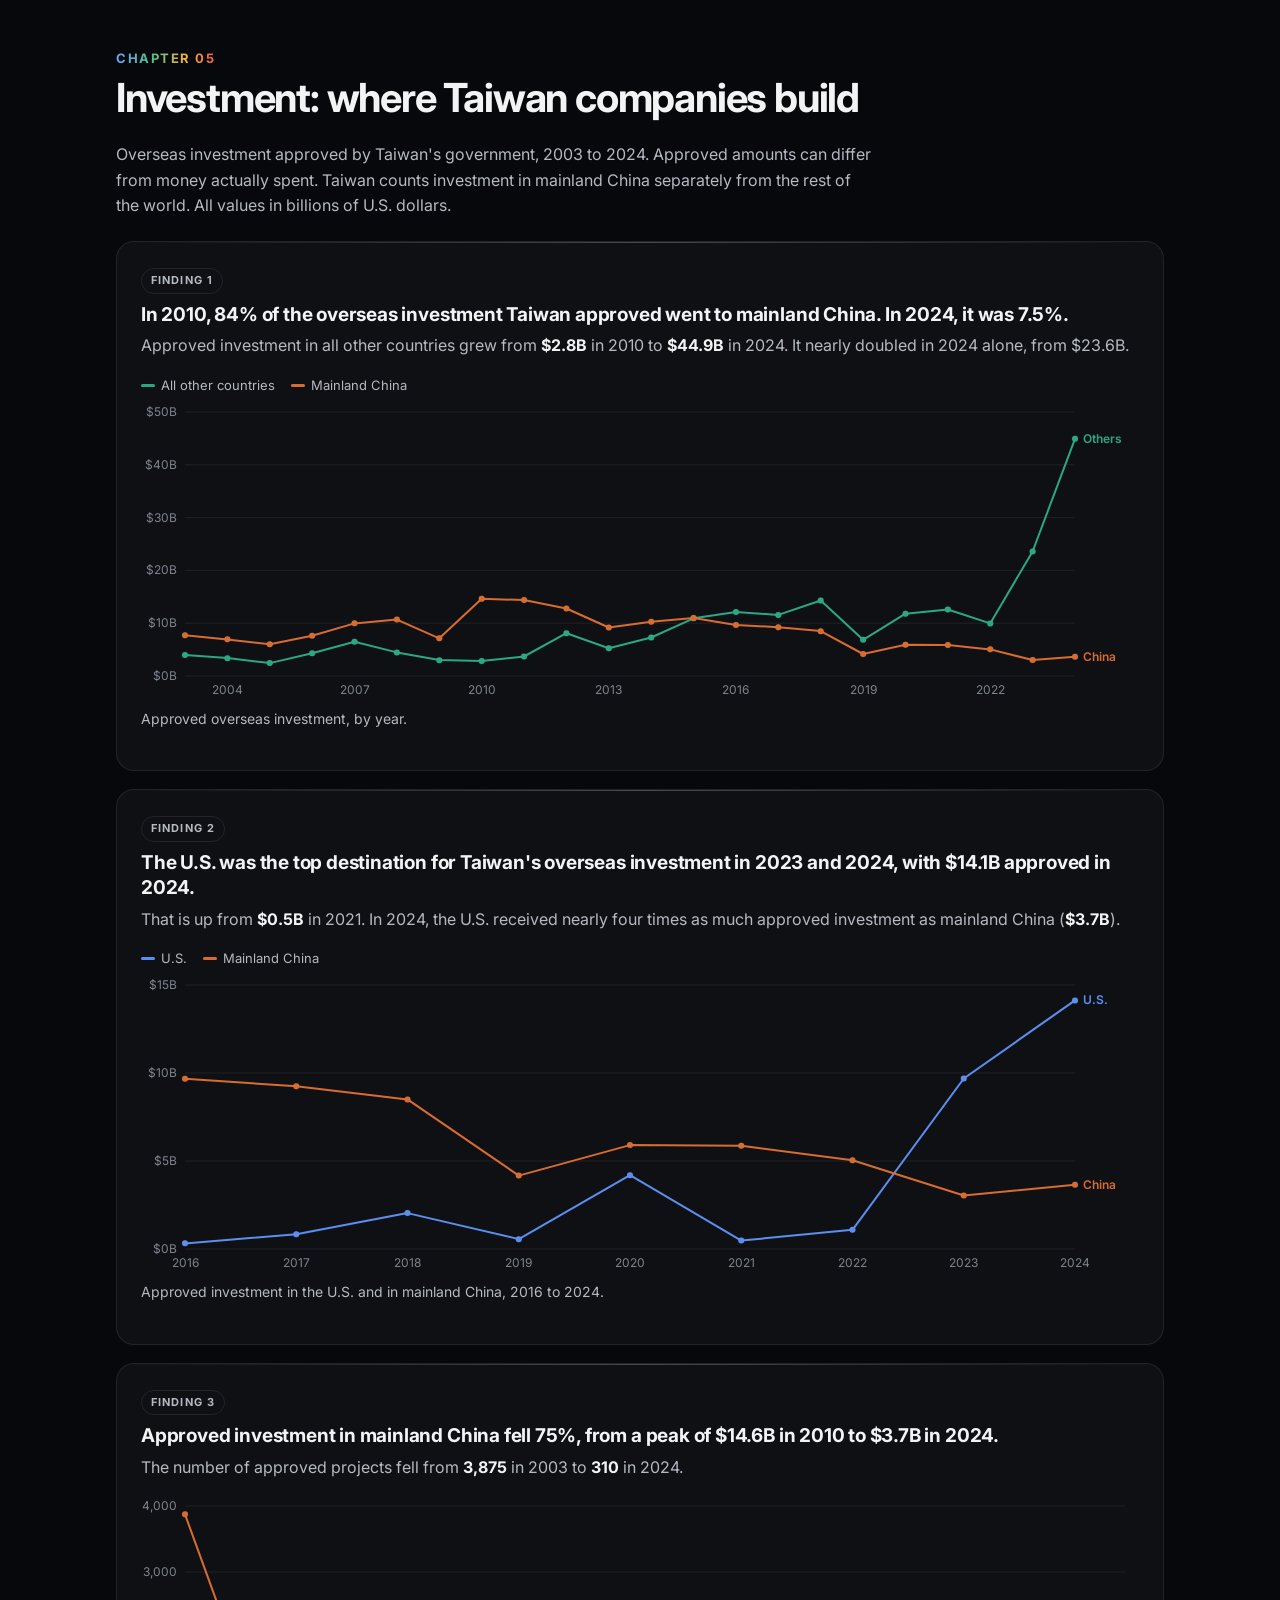
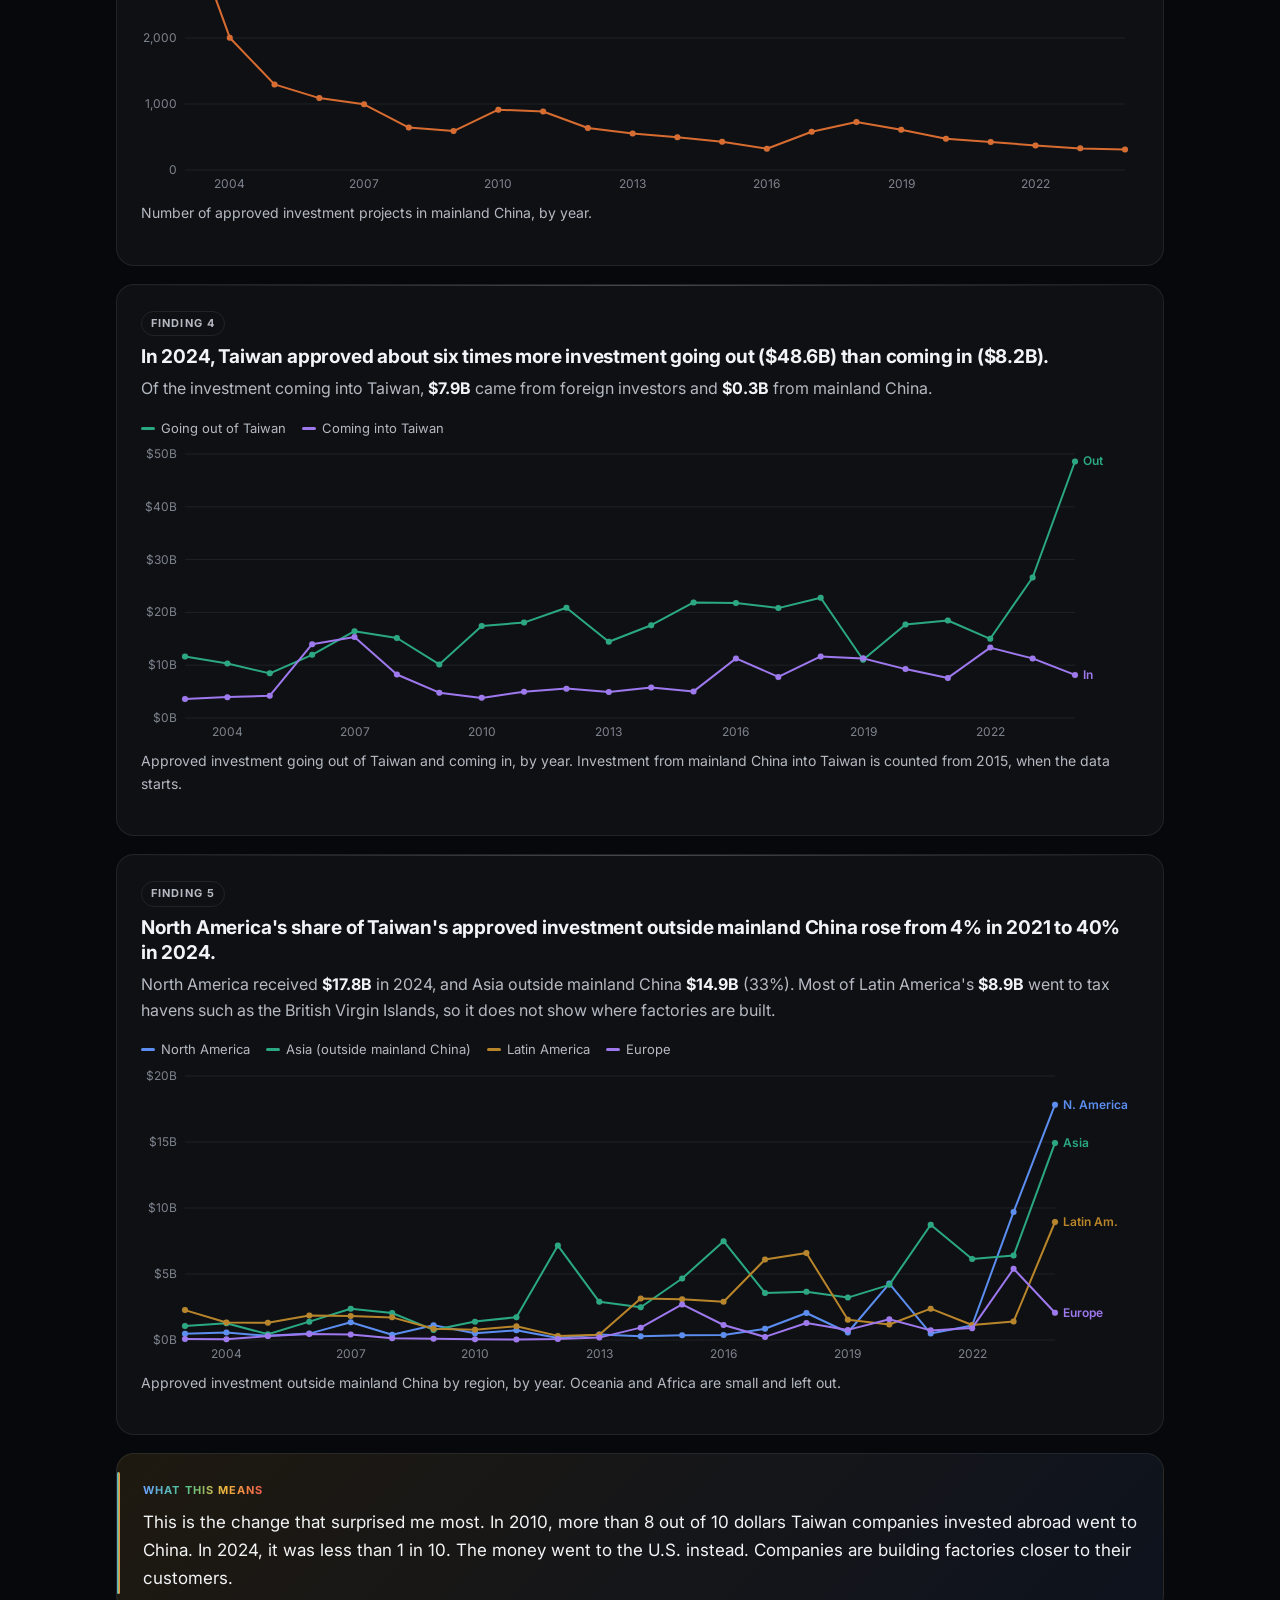
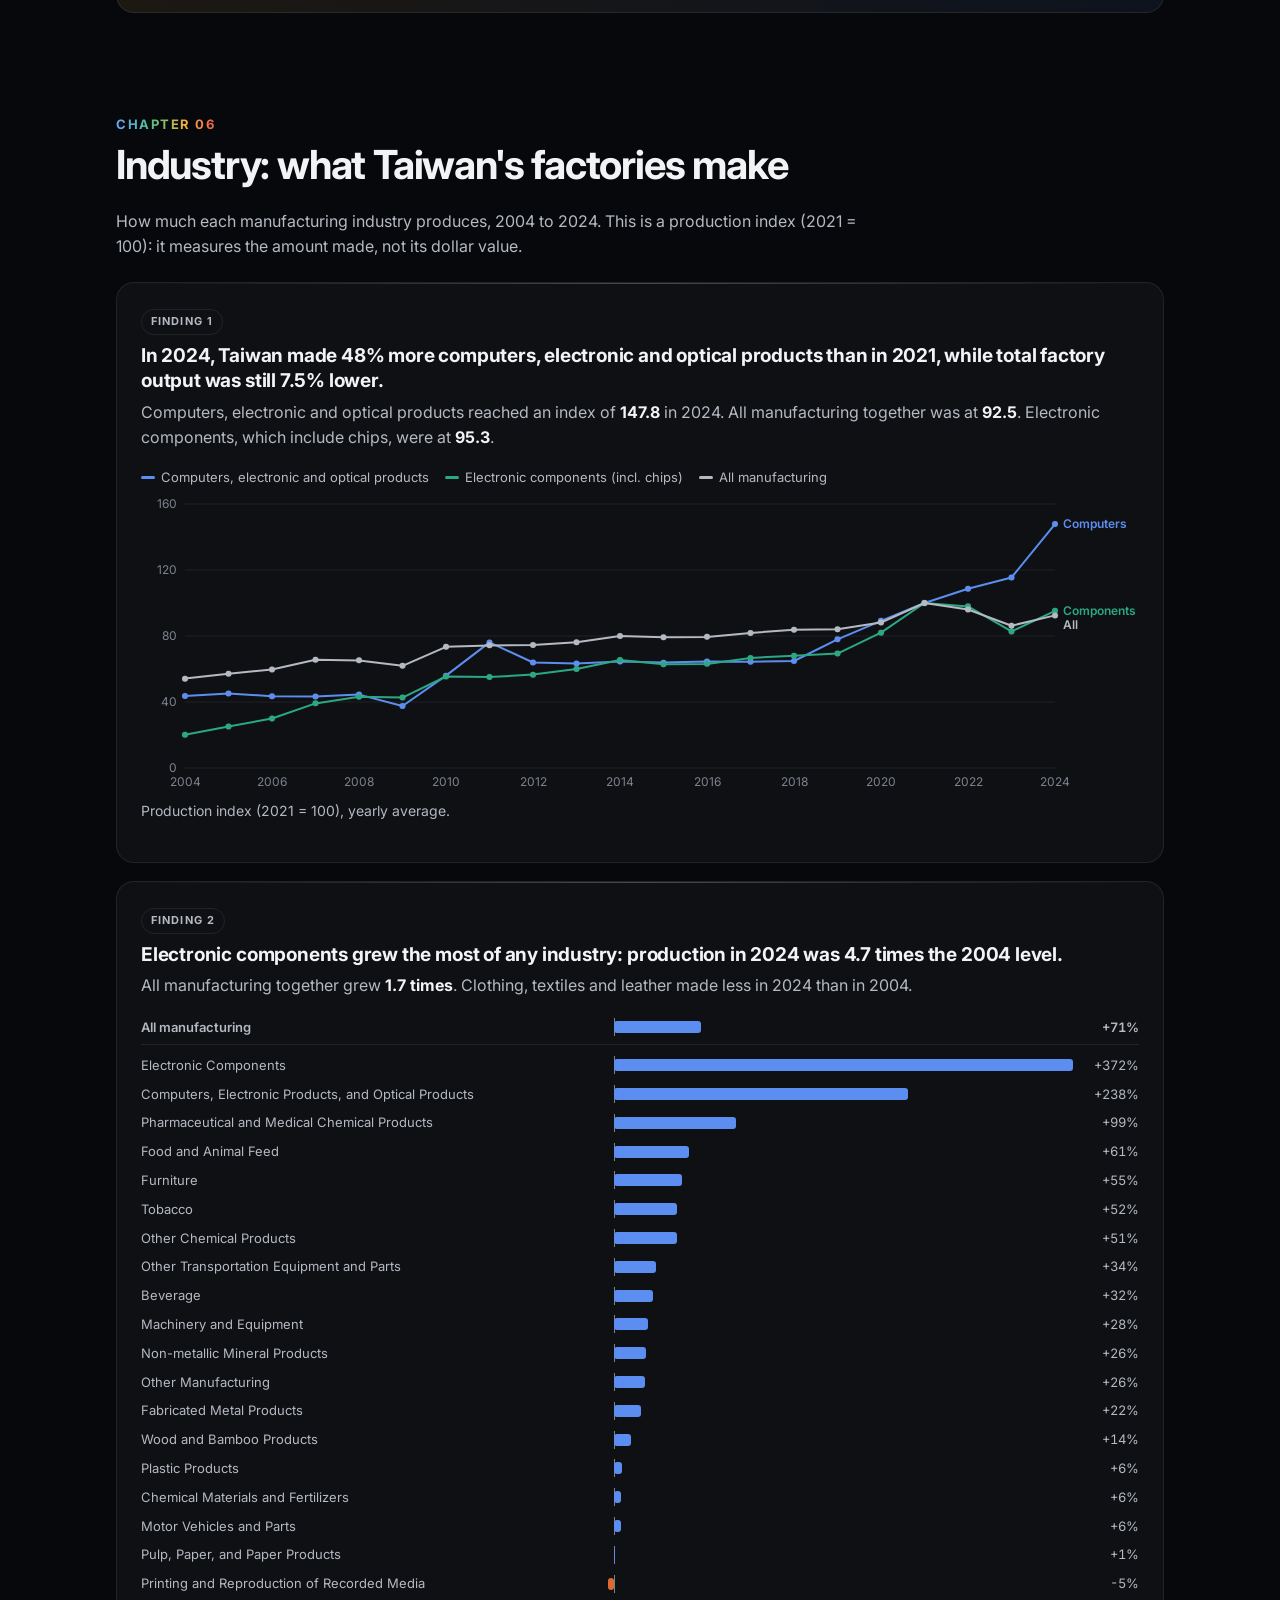
==== commit 0c243b6d: "Clearer wording in Chapter 01" ====
--- a/docs/index.html
+++ b/docs/index.html
@@ -8,7 +8,7 @@
 <link rel="preconnect" href="https://fonts.googleapis.com">
 <link rel="preconnect" href="https://fonts.gstatic.com" crossorigin>
 <link href="https://fonts.googleapis.com/css2?family=Inter:wght@400;500;600;700;800&display=swap" rel="stylesheet">
-<link rel="stylesheet" href="style.css?v=13">
+<link rel="stylesheet" href="style.css?v=14">
 <script>try { if (localStorage.getItem("theme") === "light") document.documentElement.dataset.theme = "light"; } catch (e) {}</script>
 </head>
 <body>
@@ -68,12 +68,12 @@
       But the U.S. doesn't have one.</p>
     <p>So I made my own. Taiwan's light is built from nine numbers, like exports, stock prices and factory output. I found the nine closest U.S. numbers,
       scored them the same way Taiwan does, and added them up. Then I tested it: in every U.S. recession since 1993, my light turned blue.</p>
-    <p>I also had 20 years of trade data on Taiwan, the U.S. and China from an earlier project. Putting it all together tells a bigger story: </b>Taiwan's economy is slowly moving its center from China to the U.S.</b></p>
+    <p>I also had 20 years of trade data on Taiwan, the U.S. and China from an earlier project. Putting it all together tells a bigger story: <b>Taiwan's economy is slowly moving its center from China to the U.S.</b></p>
   </div>
 </section>
 
 <section id="light">
-  <div class="chap"><span class="chap-num">Chapter 01</span><h2>Business cycle lights: Taiwan and the U.S.</h2></div>
+  <div class="chap"><span class="chap-num">Chapter 01</span><h2>How hot is each economy? Taiwan vs. the U.S.</h2></div>
   <div class="now-pair">
     <div class="now" id="now-tw"></div>
     <div class="now" id="now"></div>
@@ -82,27 +82,28 @@
 
   <div class="card">
     <h3>Taiwan and the U.S., side by side</h3>
-    <p class="sub">Total score out of 45 for both economies. Taiwan's line is the official light. The U.S. line is this site's version built with Taiwan's method.</p>
+    <p class="sub">Higher score = hotter economy. Taiwan's line is the official score; the U.S. line is my version. Both dropped sharply in 2001 and 2008–09.</p>
     <div class="chart" id="chart-compare"></div>
   </div>
 
   <div class="card">
-    <h3>The U.S. light, every month since 1993</h3>
-    <p class="sub">Total score out of 45. Gray bands are official U.S. recessions. Move your mouse over the chart to see each month.
-      The light turned blue for 3 months in 2023 without a recession: U.S. factories slowed down that year, but the overall economy kept growing.</p>
+    <h3>My U.S. light, every month since 1993</h3>
+    <p class="sub">Higher score = hotter economy. The colored strip shows the light for each month. Gray bands are official U.S. recessions, and my light turned blue in all three.
+      It also turned blue for 3 months in 2023 without a recession: U.S. factories slowed down that year, but the overall economy kept growing.</p>
     <div class="chart" id="chart-light"></div>
   </div>
 
   <div class="card">
-    <h3>The 9 indicators behind the latest light</h3>
-    <p class="sub">Each indicator gets 1 to 5 points by comparing it with its own history. The 9 points add up to the total score.</p>
+    <h3>The 9 numbers behind my latest U.S. light</h3>
+    <p class="sub">Each number gets 1 to 5 points: 5 if it's growing much faster than usual, 1 if it's much weaker than usual. The 9 points add up to the score out of 45.
+      The factory survey is a score where anything above 0 means more factories say business is getting better.</p>
     <div class="table-wrap"><table id="ind-table"></table></div>
   </div>
-  <div class="insight"><span class="insight-tag">What this means</span><p>Taiwan's light is red right now, so its economy looks great. But when I dug into the details (Chapter 06), almost all of that heat comes from one industry: electronics. That's like a team winning because of one star player. It works, until that player gets hurt.</p></div>
+  <div class="insight"><span class="insight-tag">What this means</span><p>Taiwan's light is red right now, so its economy looks great. But when I dug into the details (Chapter 06), most of that heat comes from one industry: electronics. That's like a team winning because of one star player. It works, until that player gets hurt.</p></div>
 </section>
 
 <section id="trade">
-  <div class="chap"><span class="chap-num">Chapter 02</span><h2>Trade: Taiwan, the U.S. and China</h2></div>
+  <div class="chap"><span class="chap-num">Chapter 02</span><h2>Trade: Taiwan, the U.S. and mainland China</h2></div>
   <p class="lede-sm">Taiwan's exports, imports and trade surplus with its two biggest partners, 2004 to 2024. All values in billions of U.S. dollars.</p>
 
   <div class="finding">
@@ -322,6 +323,6 @@
 </footer>
 
 <div class="tip" id="tip" role="tooltip"></div>
-<script src="app.js?v=14"></script>
+<script src="app.js?v=17"></script>
 </body>
 </html>
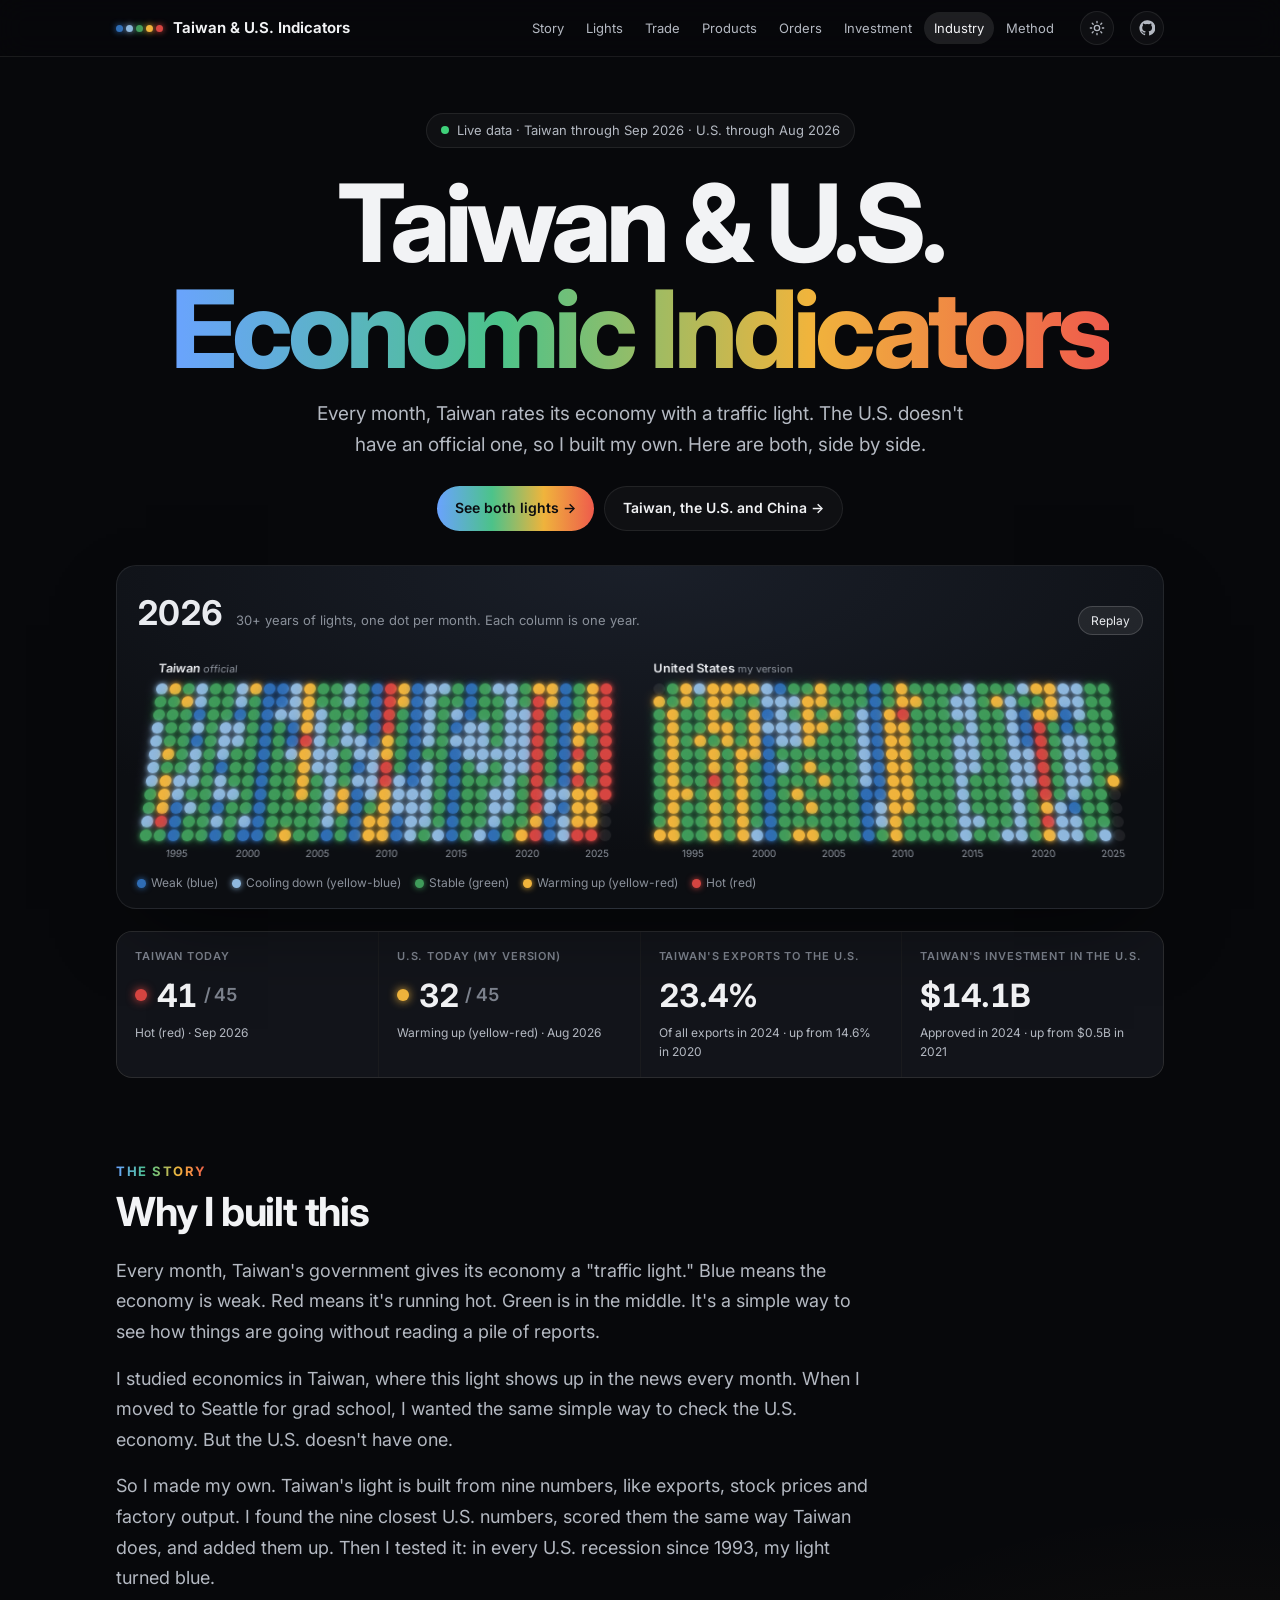
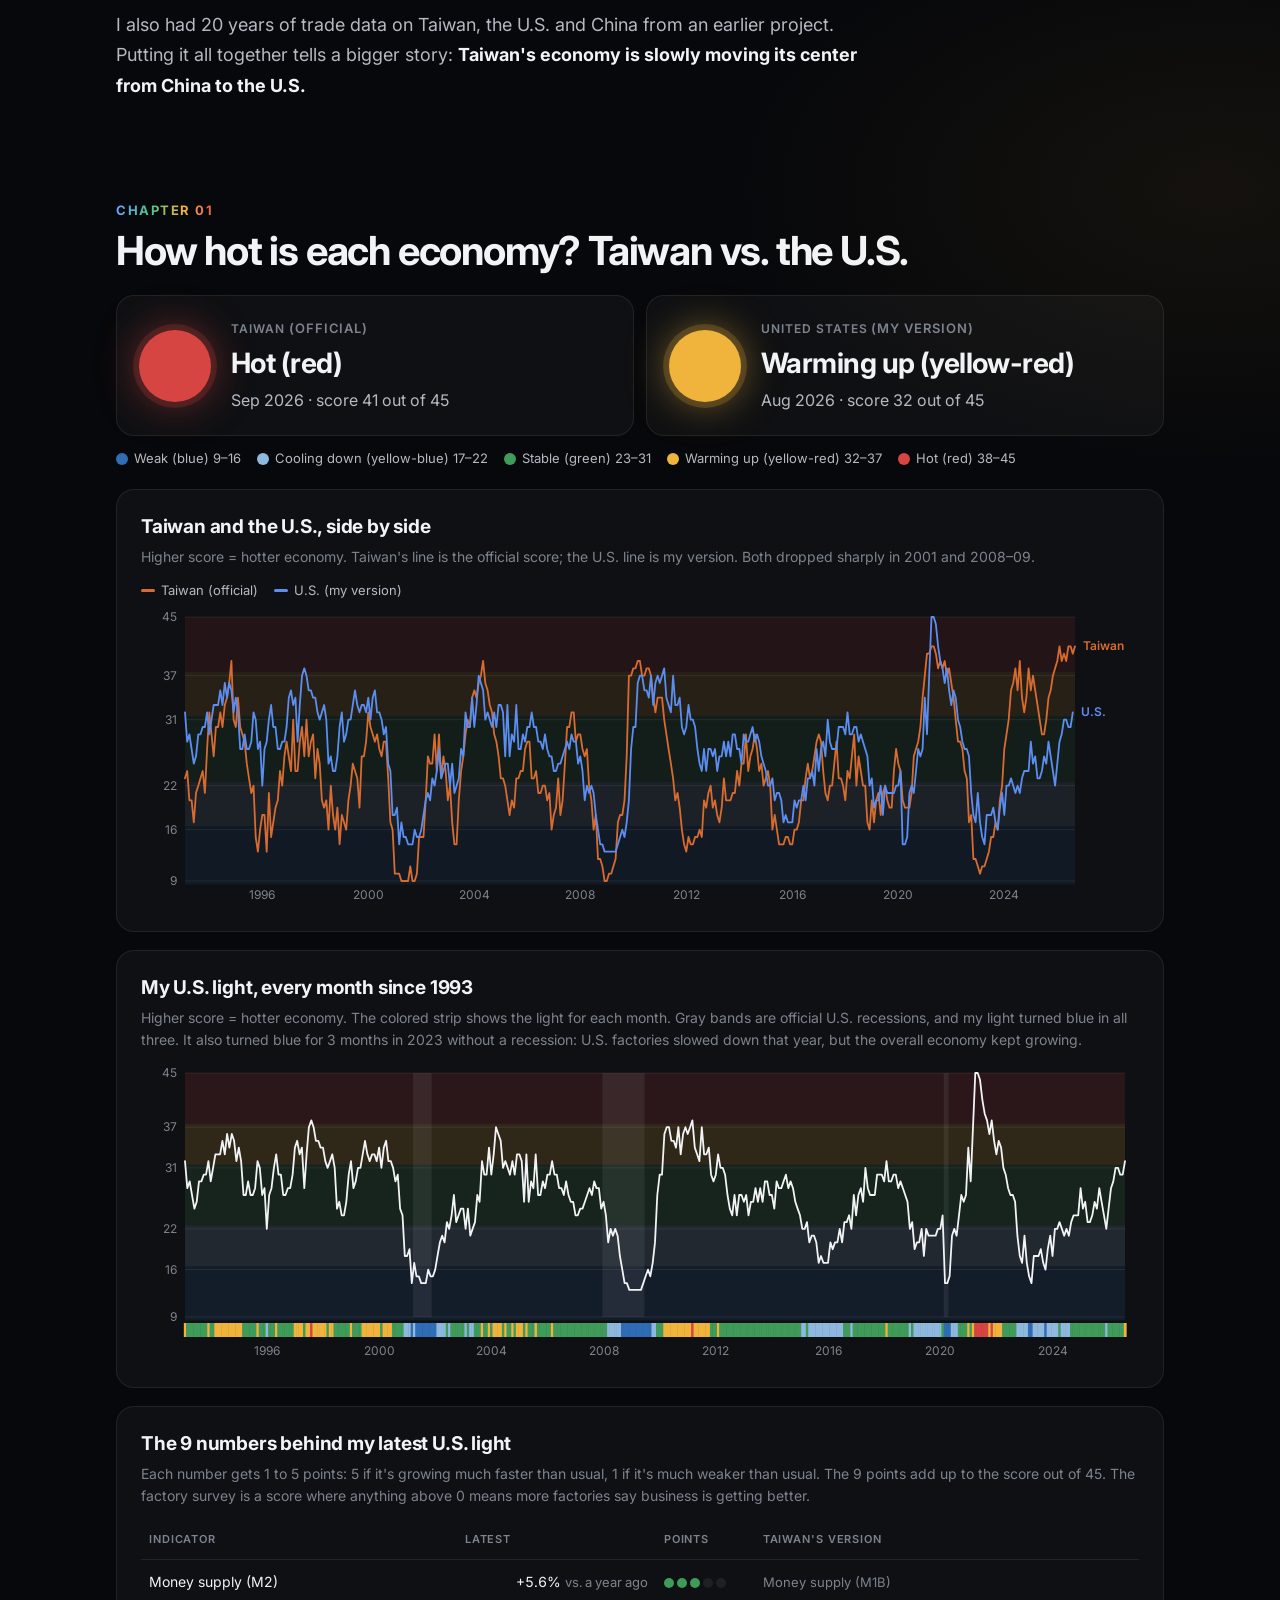
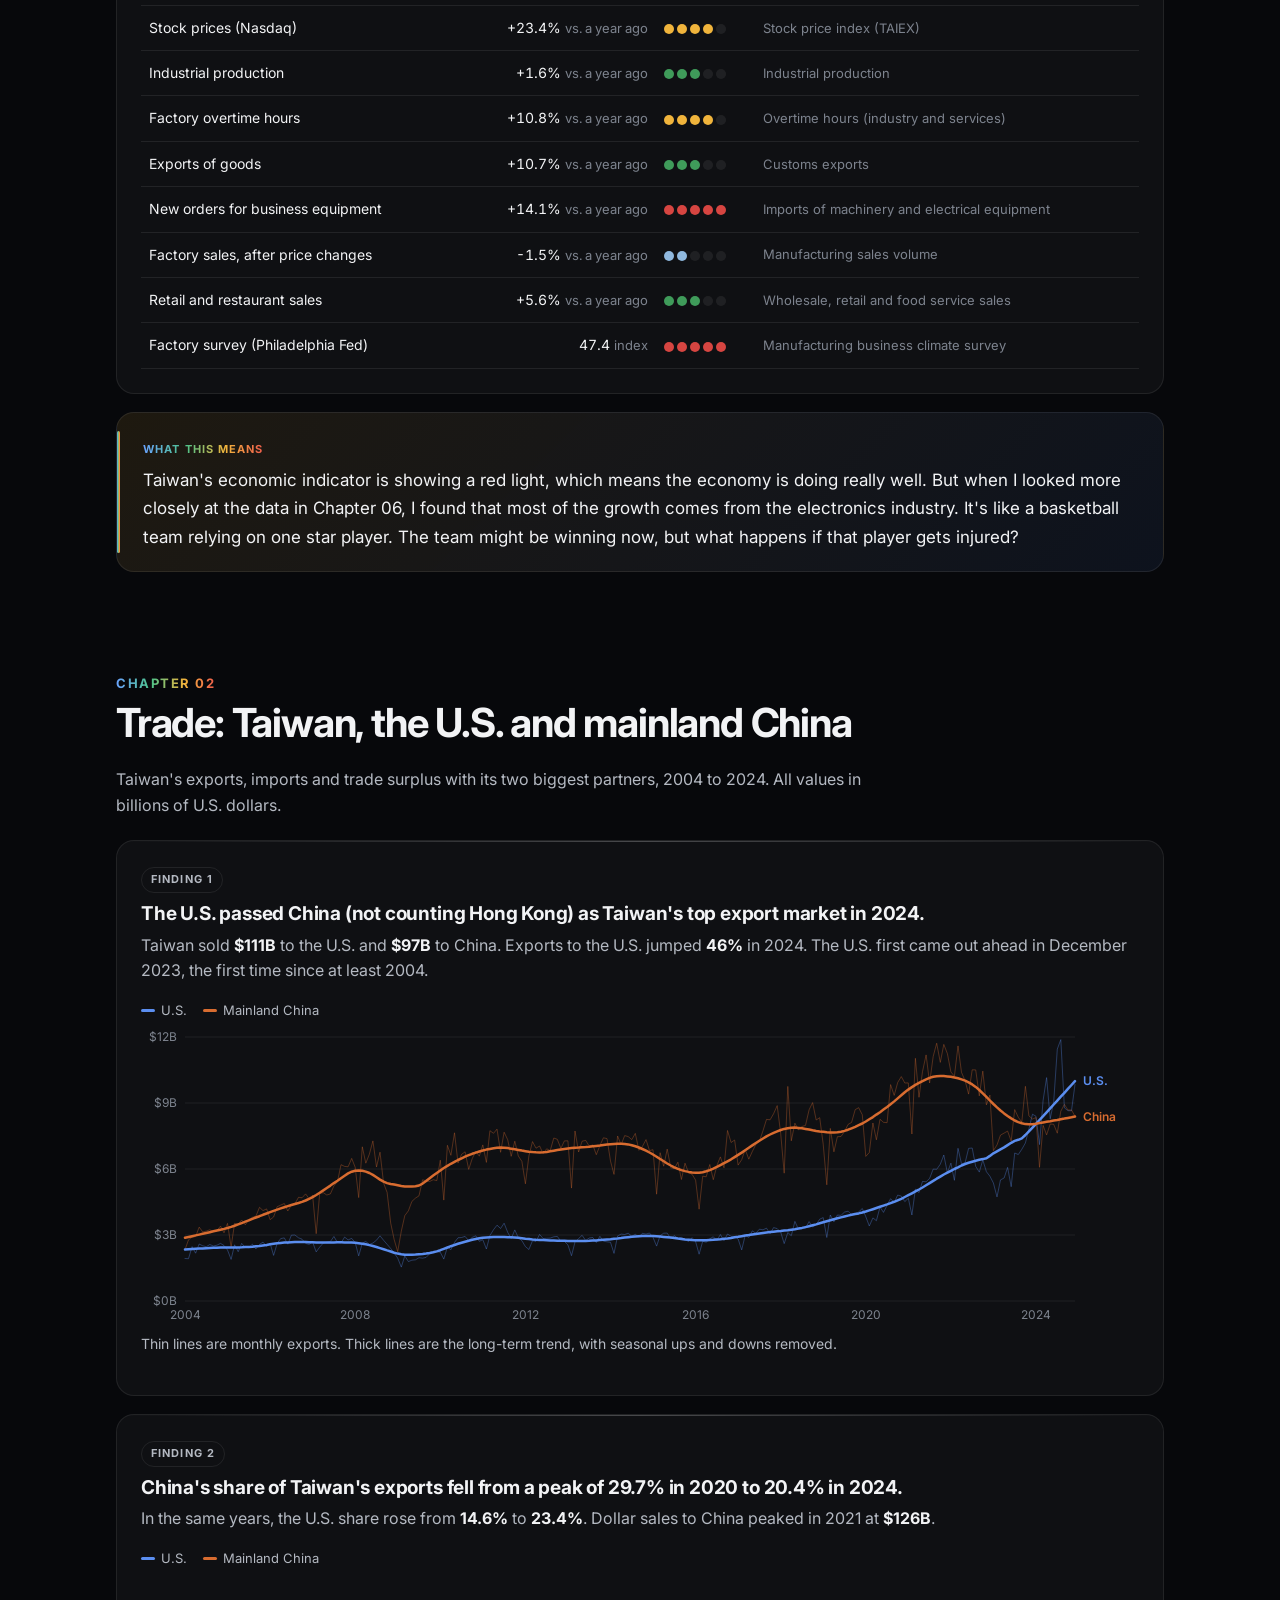
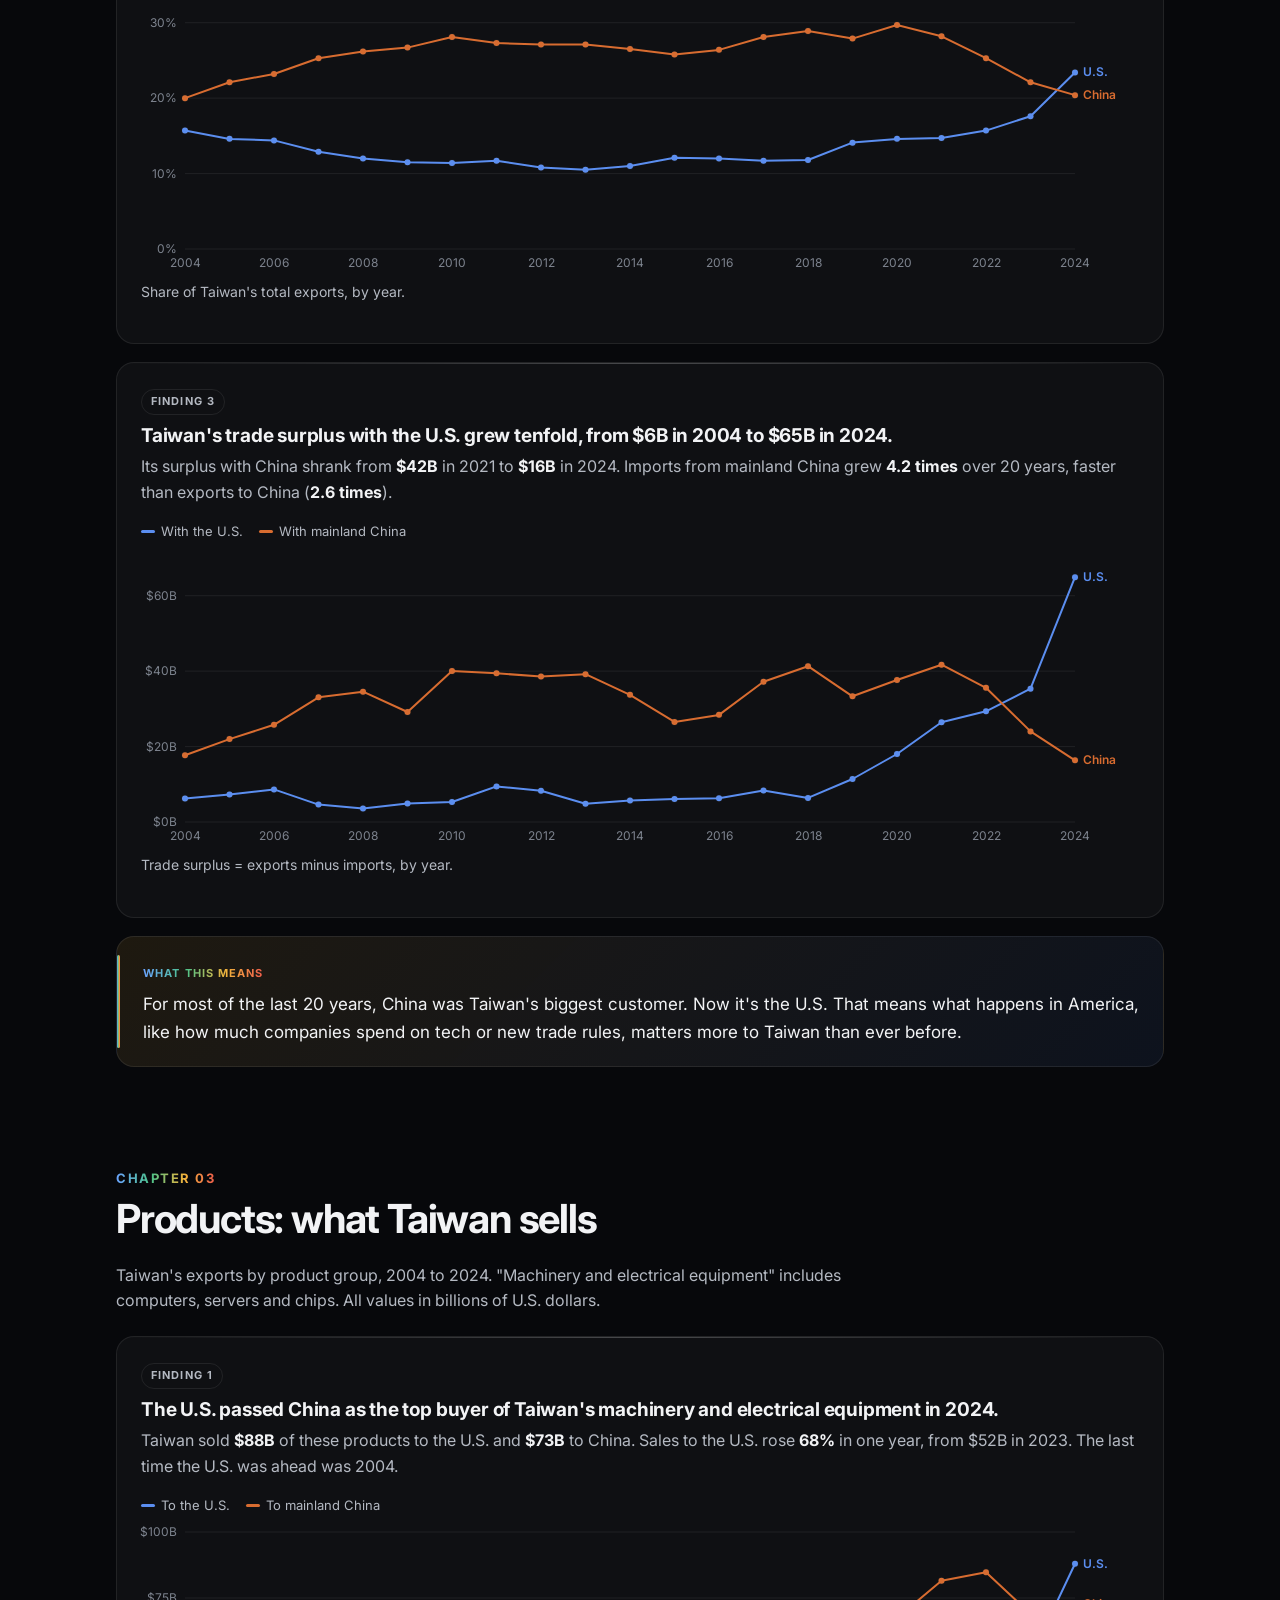
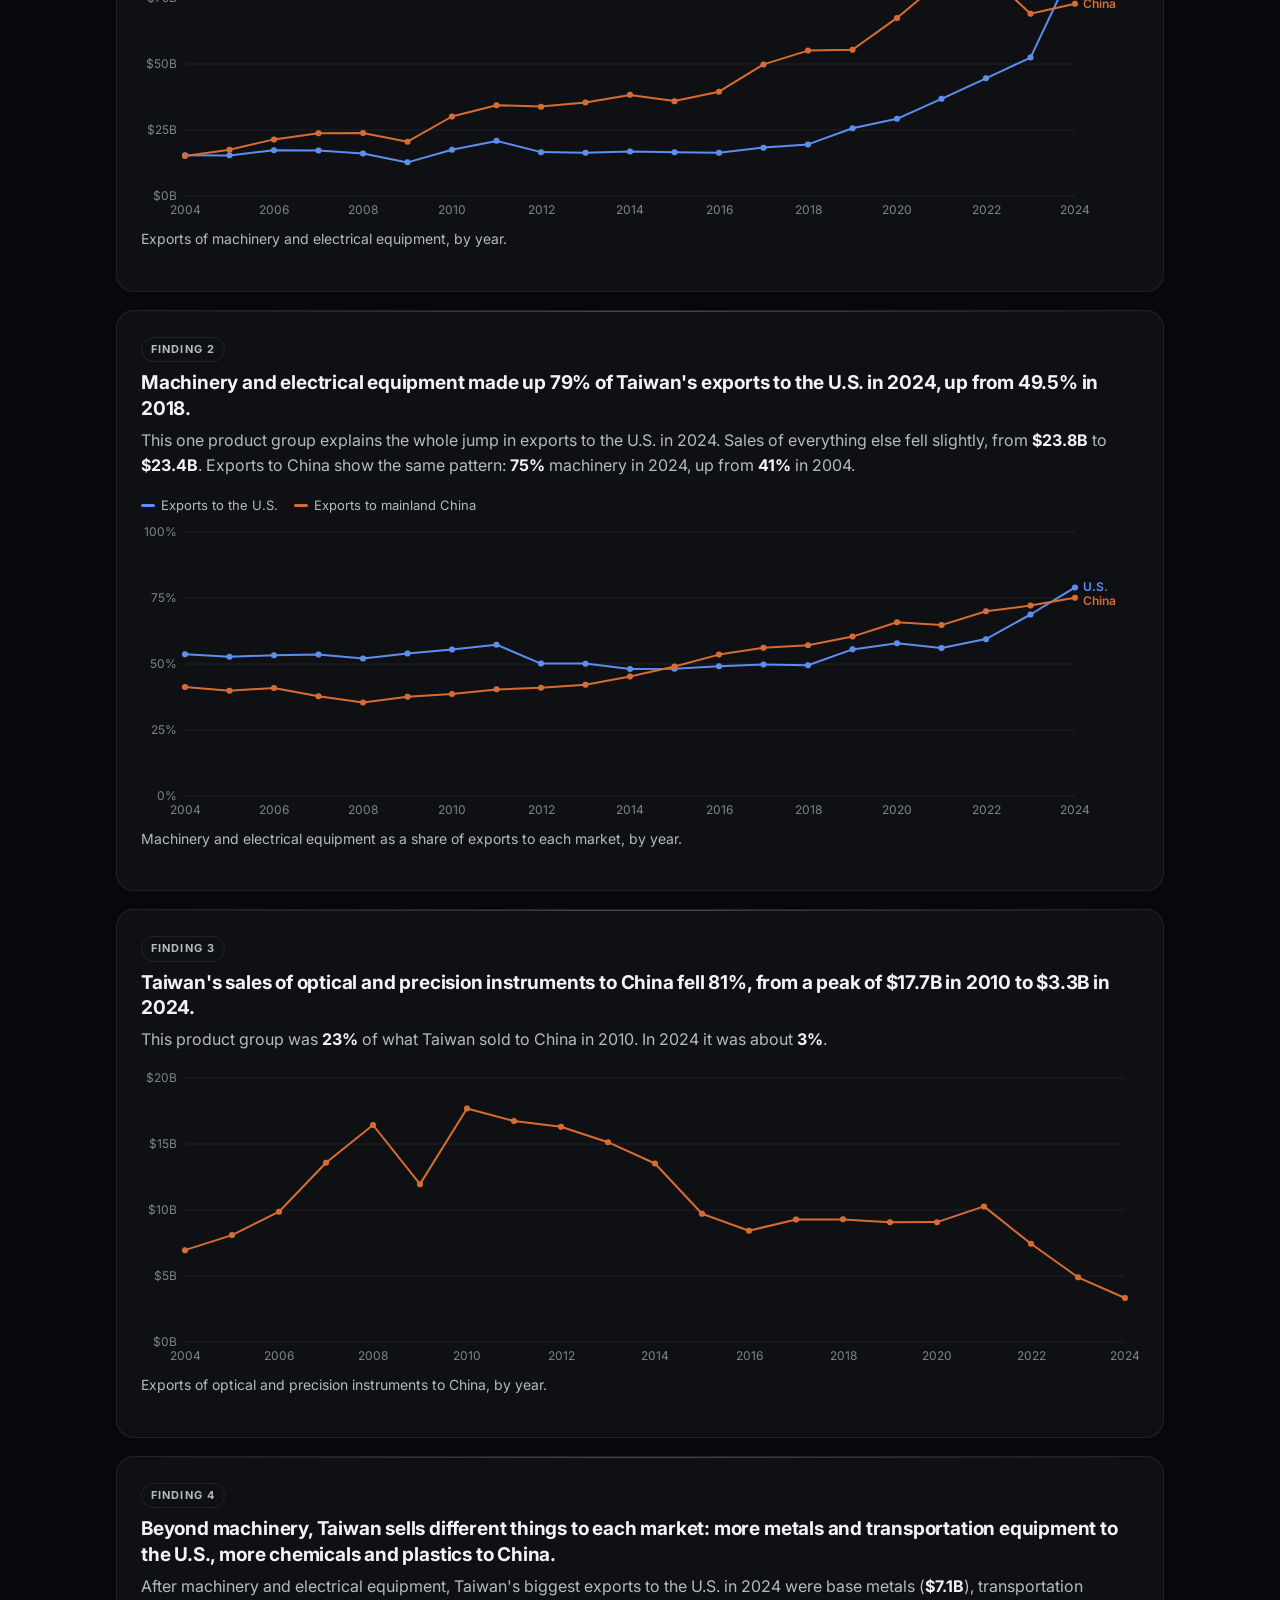
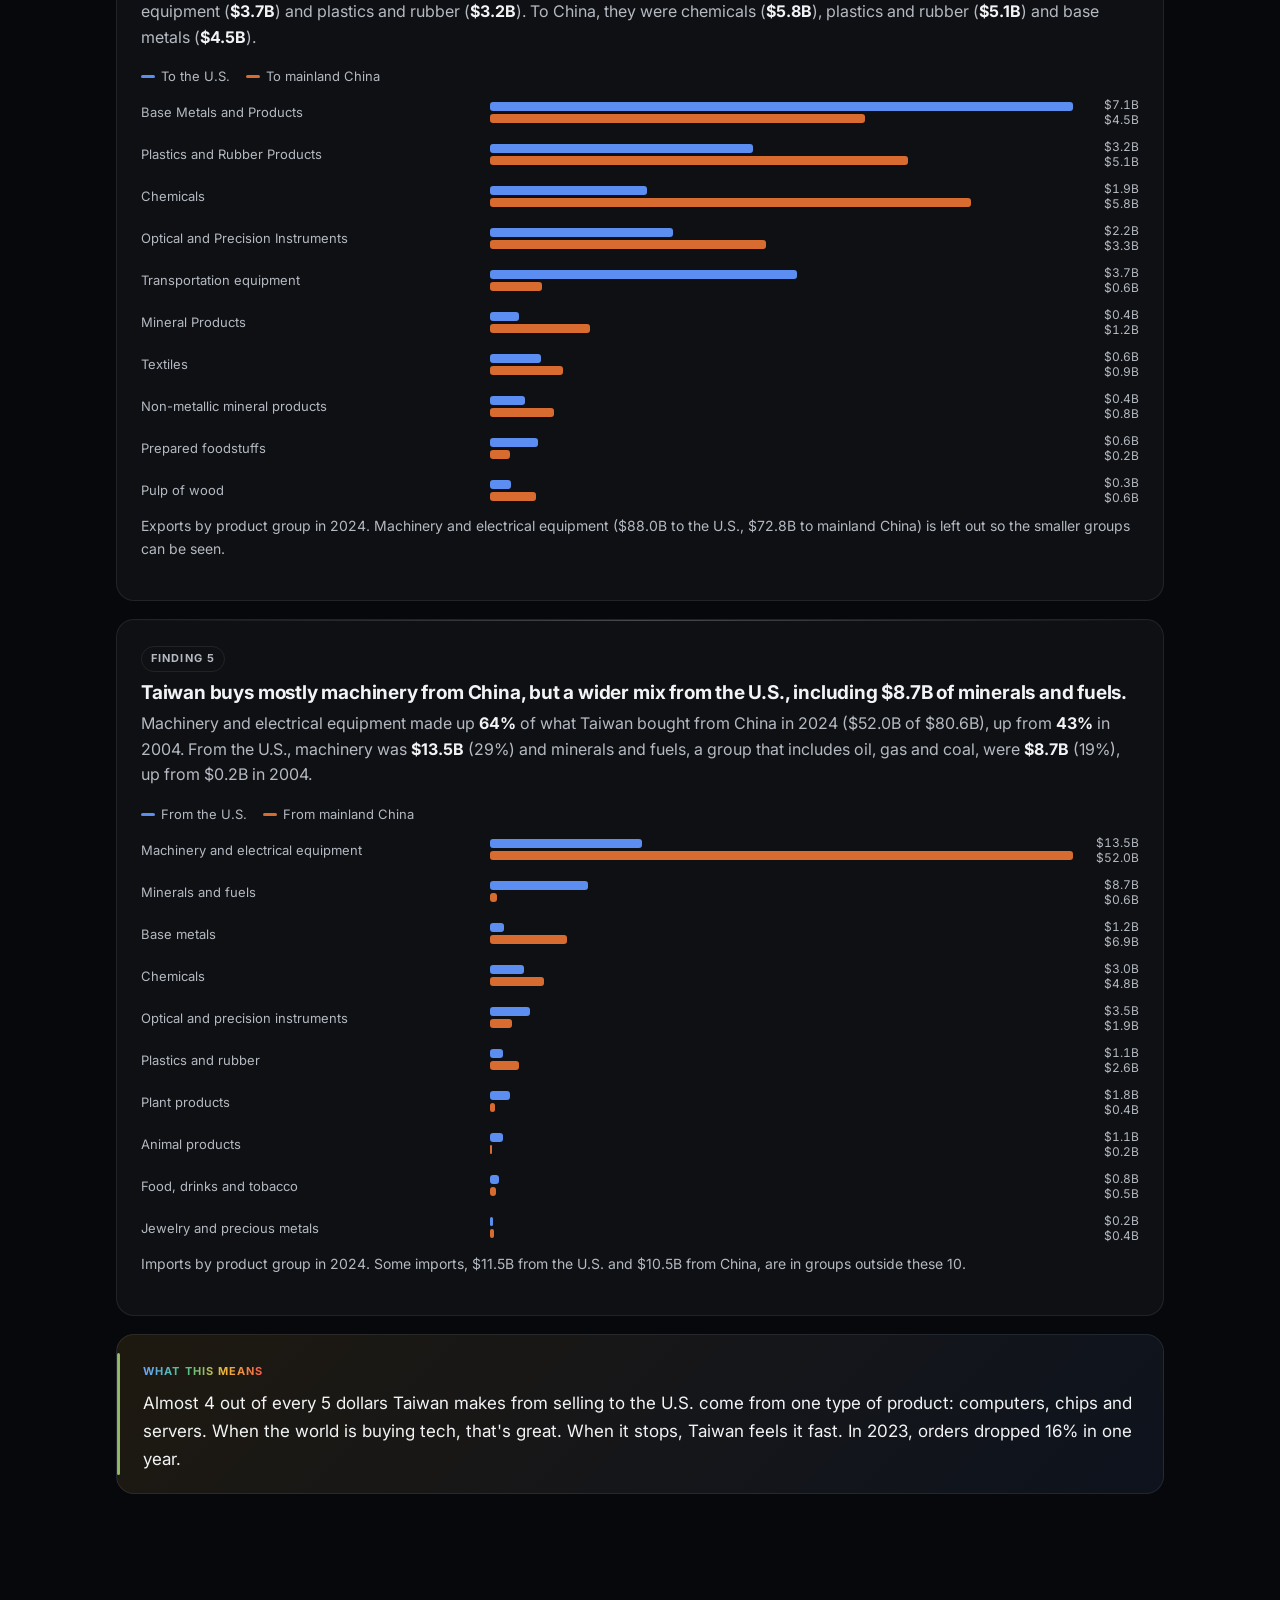
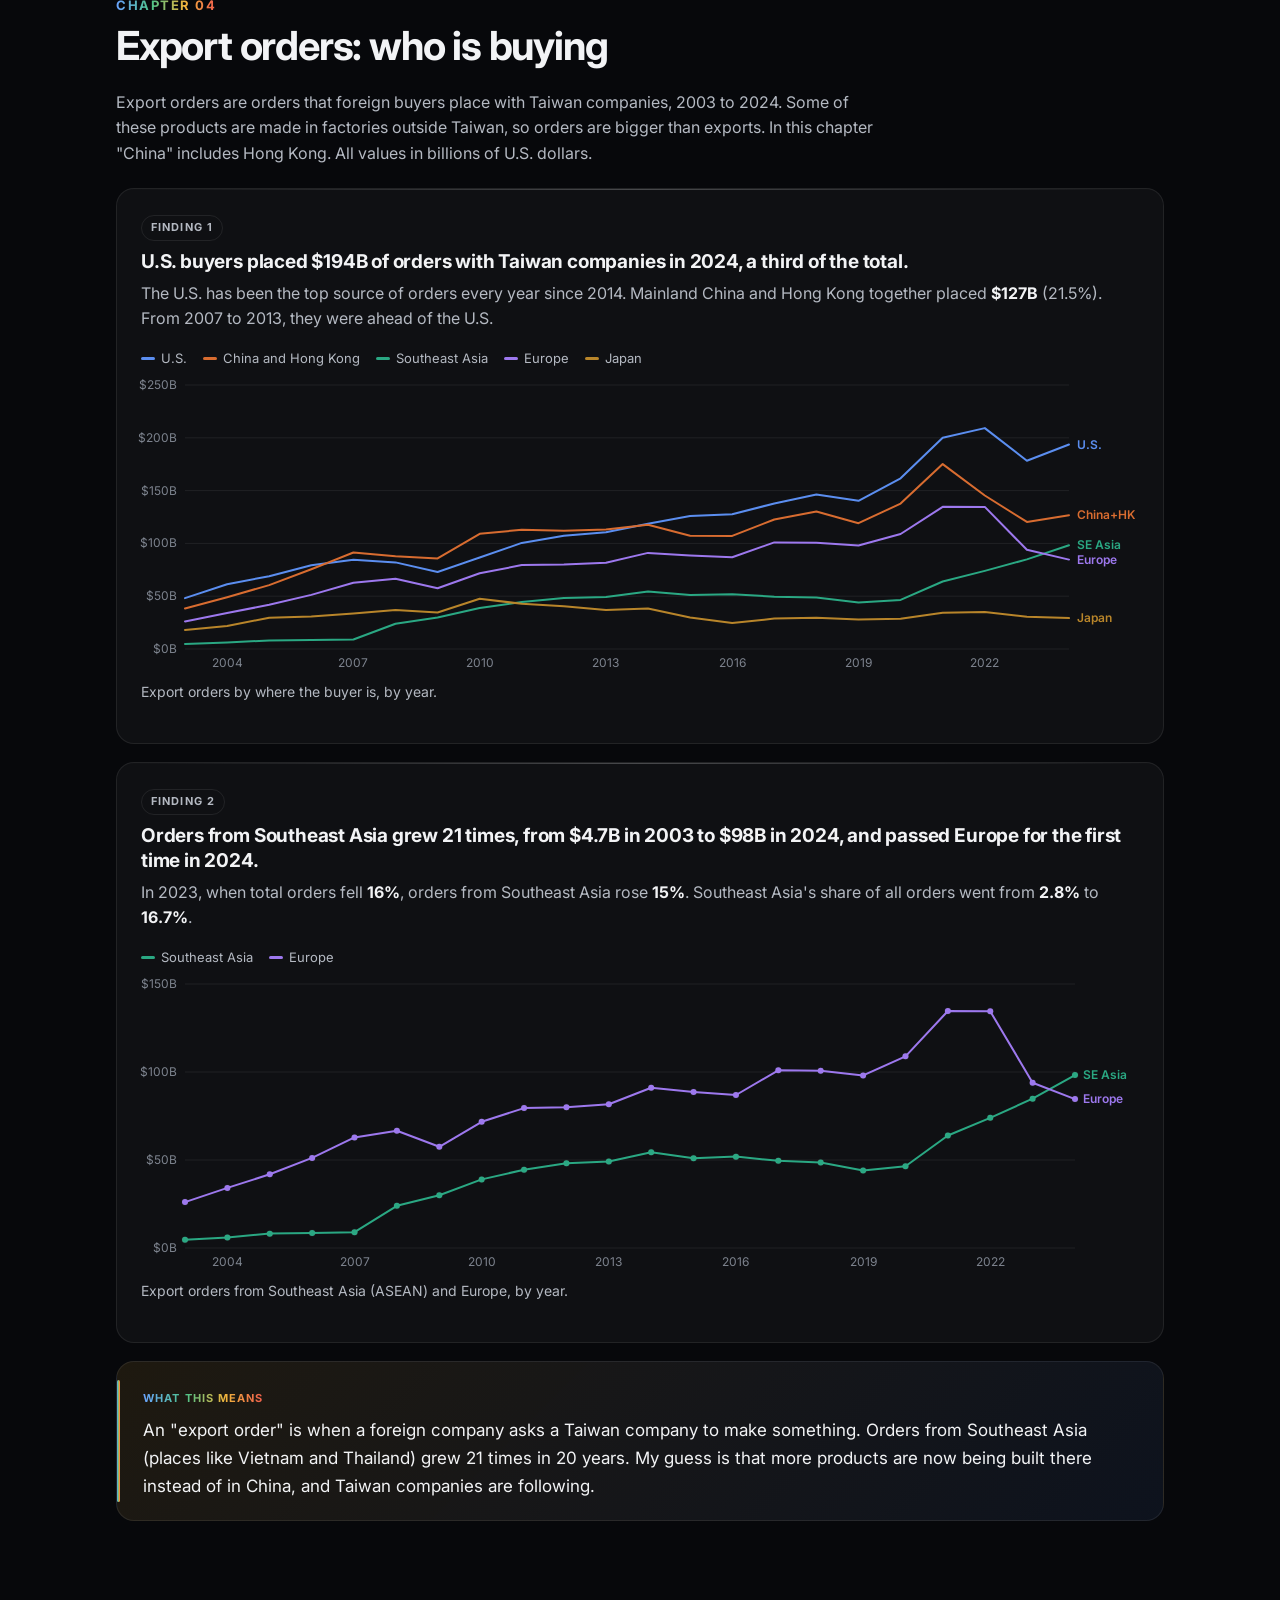
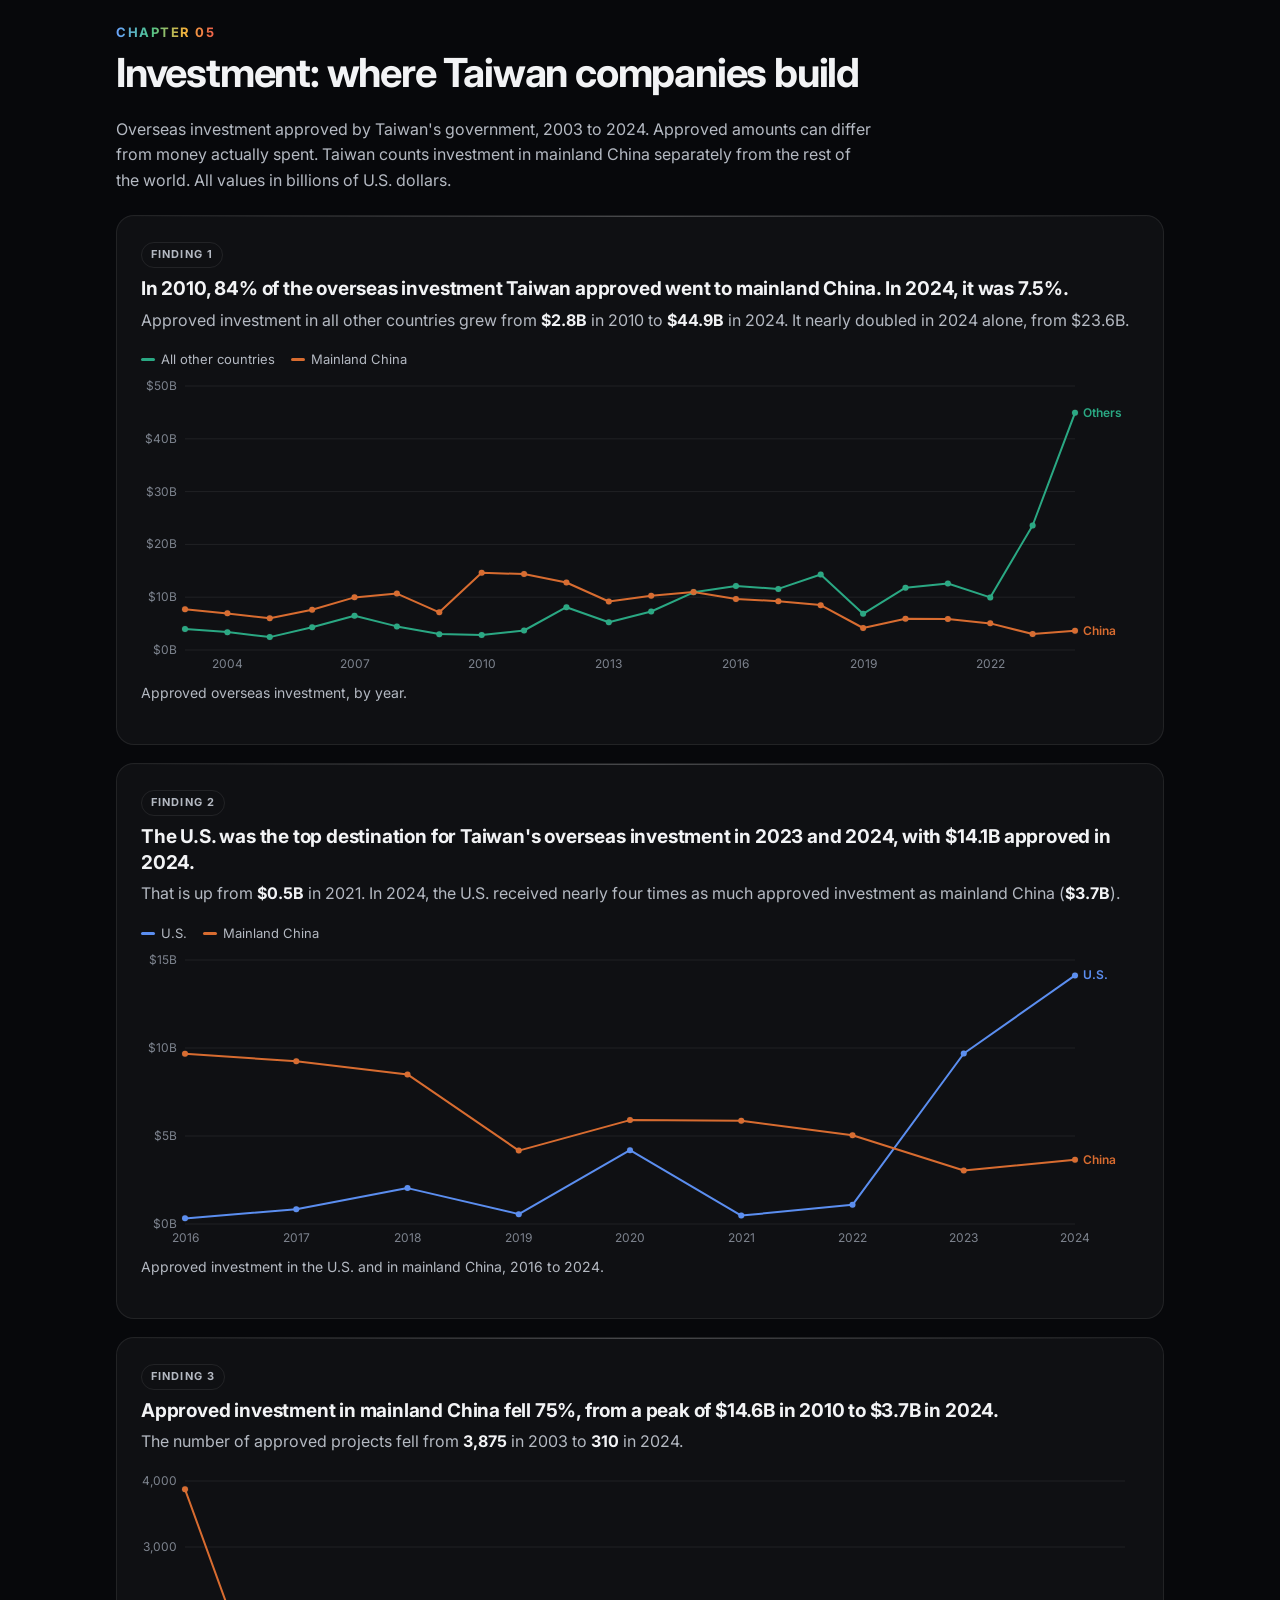
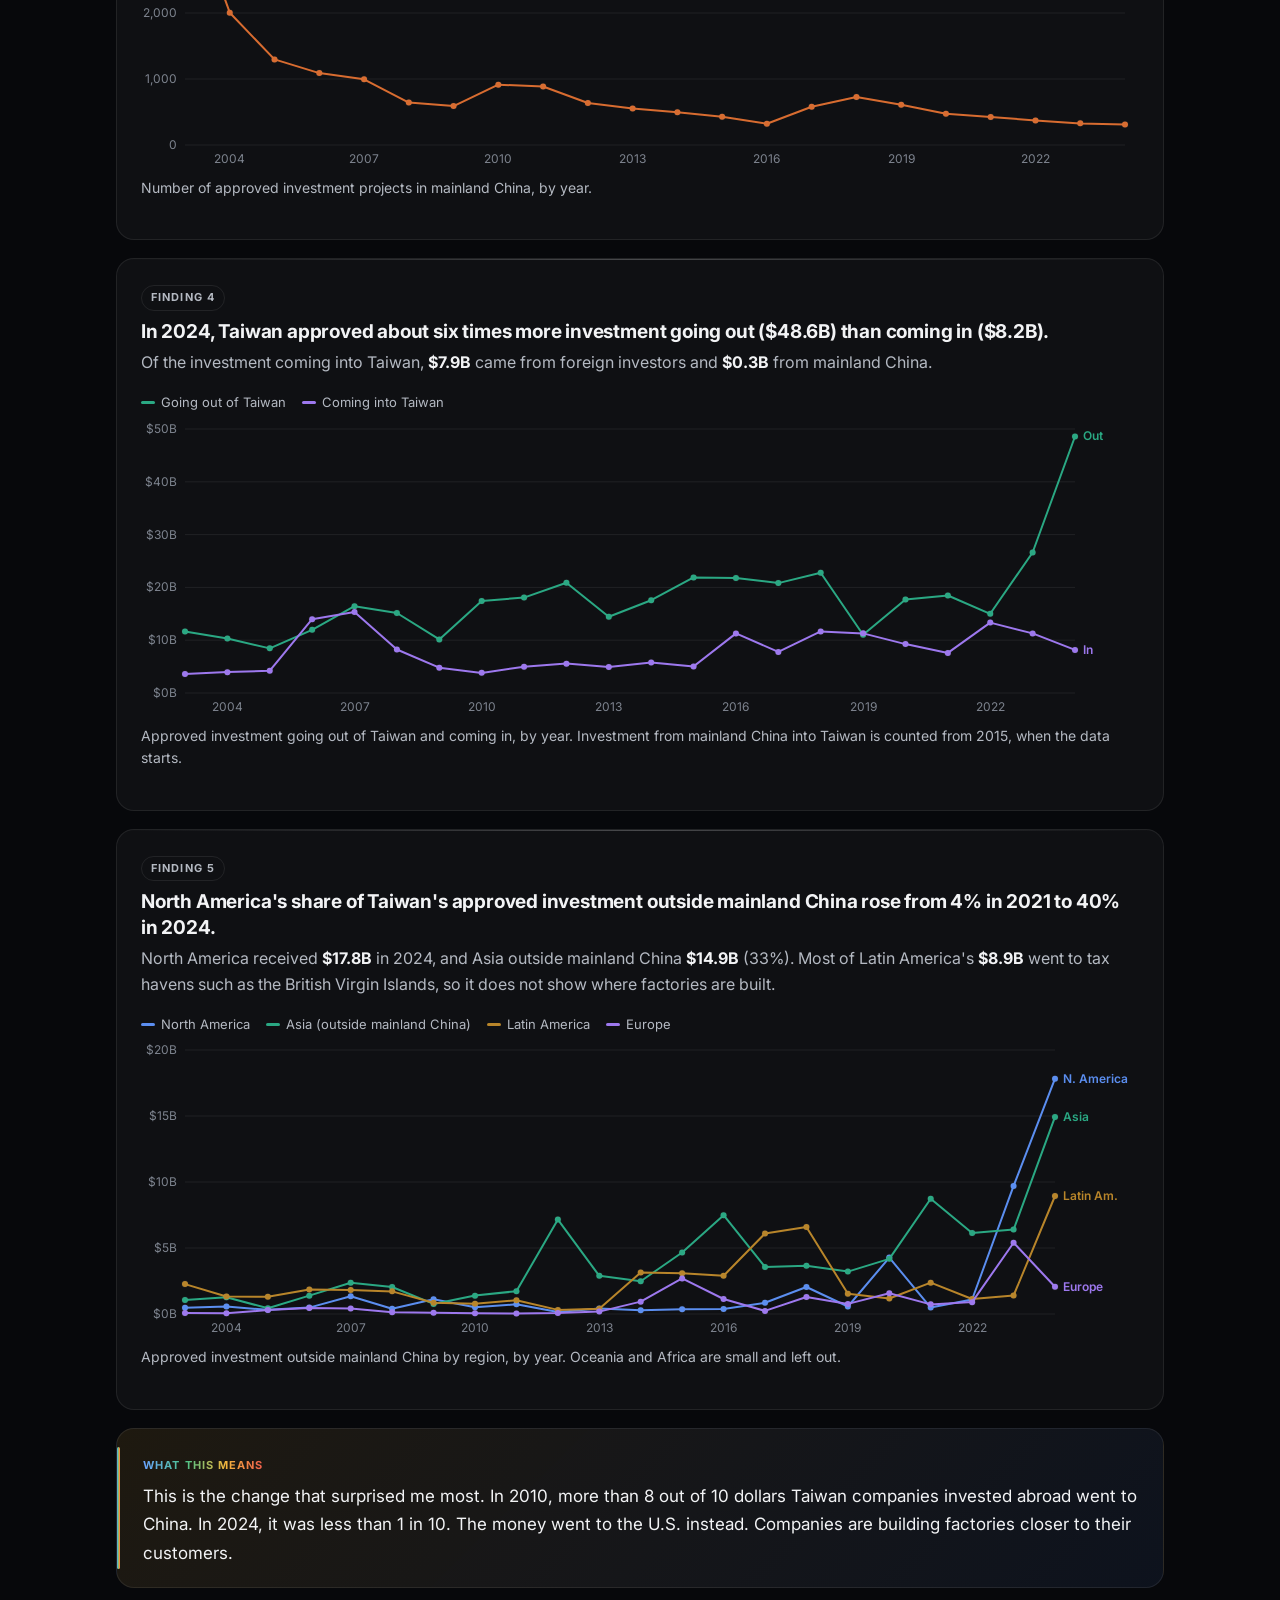
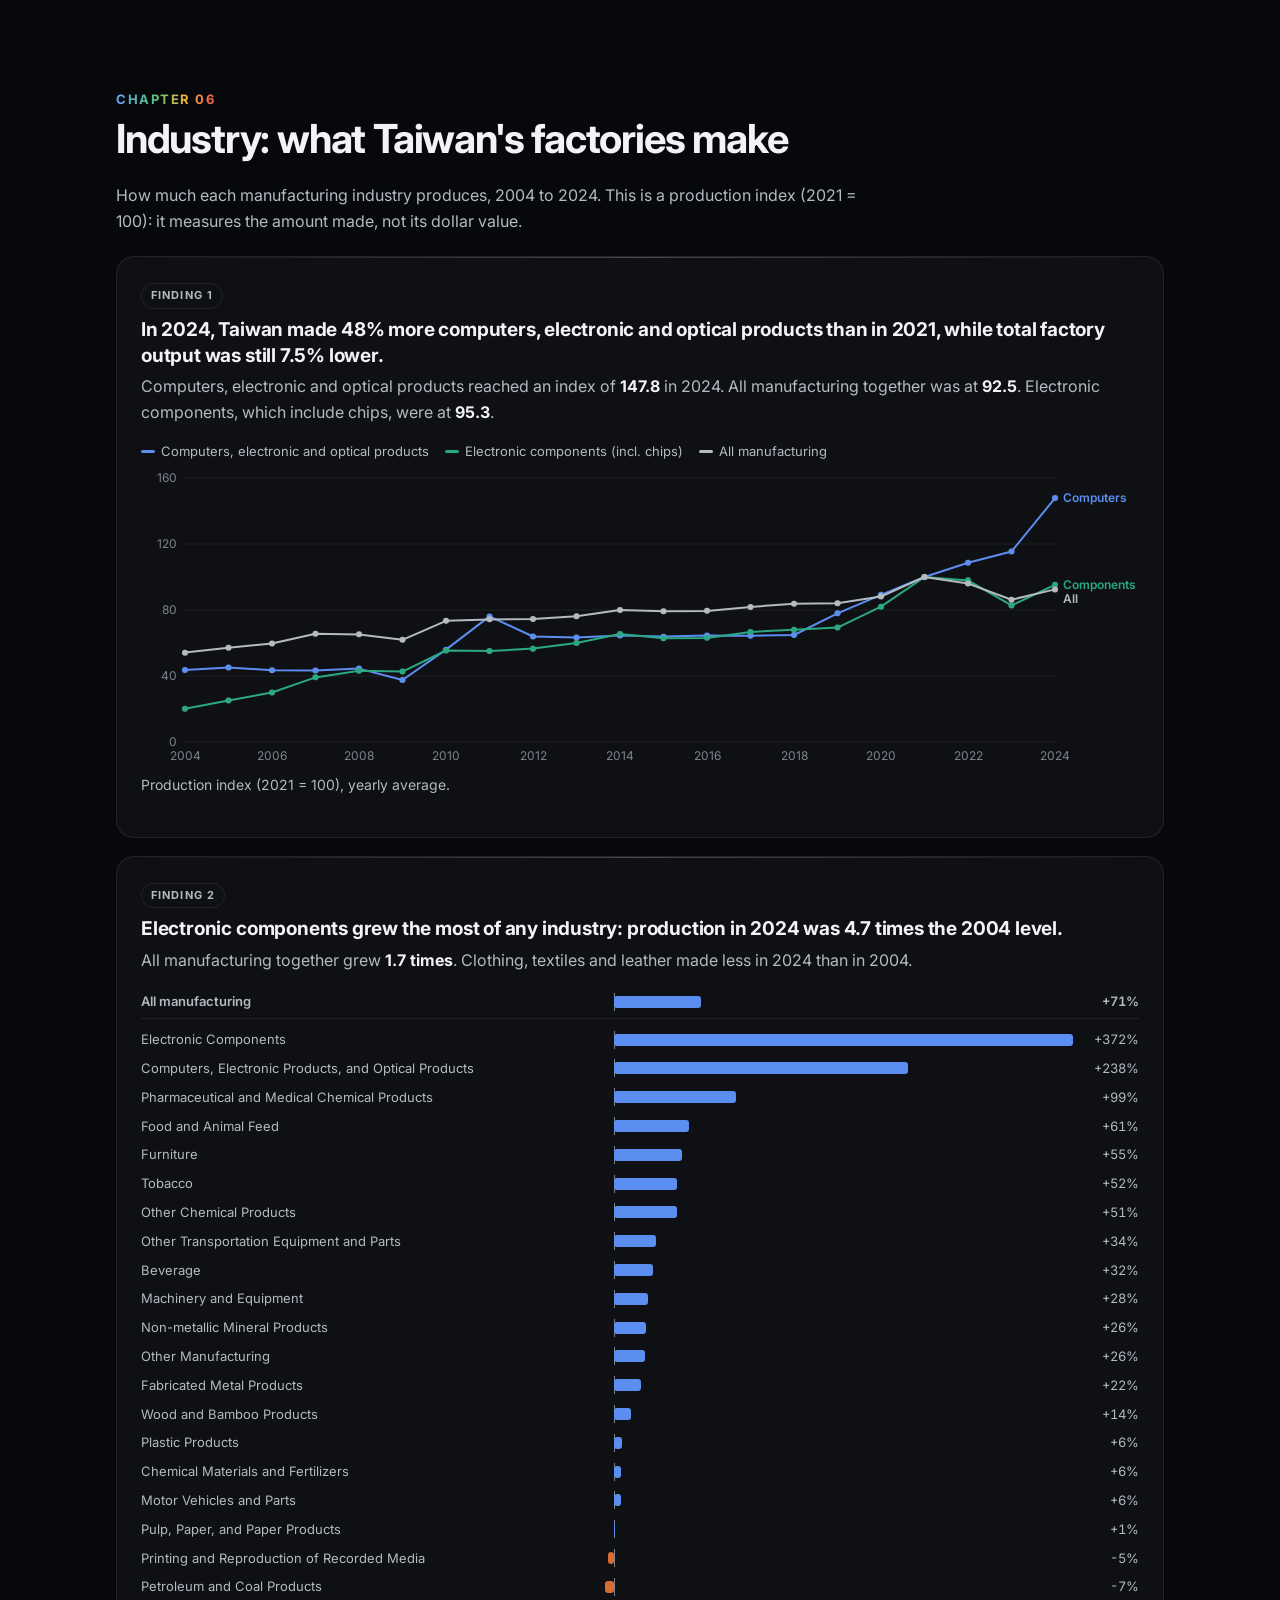
==== commit 4cbb9da8: "Update index.html" ====
--- a/docs/index.html
+++ b/docs/index.html
@@ -99,7 +99,9 @@
       The factory survey is a score where anything above 0 means more factories say business is getting better.</p>
     <div class="table-wrap"><table id="ind-table"></table></div>
   </div>
-  <div class="insight"><span class="insight-tag">What this means</span><p>Taiwan's light is red right now, so its economy looks great. But when I dug into the details (Chapter 06), most of that heat comes from one industry: electronics. That's like a team winning because of one star player. It works, until that player gets hurt.</p></div>
+  <div class="insight"><span class="insight-tag">What this means</span><p>Taiwan's economic indicator is showing a red light, which means the economy is doing really well. But when I looked more closely at the data in Chapter 06, I found that most of the growth comes from the electronics industry.
+
+It's like a basketball team relying on one star player. The team might be winning now, but what happens if that player gets injured?</p></div>
 </section>
 
 <section id="trade">
@@ -108,8 +110,8 @@
 
   <div class="finding">
     <span class="tag">Finding 1</span>
-    <h3>The U.S. passed mainland China (not counting Hong Kong) as Taiwan's top export market in 2024.</h3>
-    <p>Taiwan sold <b>$111B</b> to the U.S. and <b>$97B</b> to mainland China. Exports to the U.S. jumped <b>46%</b> in 2024.
+    <h3>The U.S. passed China (not counting Hong Kong) as Taiwan's top export market in 2024.</h3>
+    <p>Taiwan sold <b>$111B</b> to the U.S. and <b>$97B</b> to China. Exports to the U.S. jumped <b>46%</b> in 2024.
       The U.S. first came out ahead in December 2023, the first time since at least 2004.</p>
     <div class="chart" id="chart-exports"></div>
     <p class="note">Thin lines are monthly exports. Thick lines are the long-term trend, with seasonal ups and downs removed.</p>
@@ -117,8 +119,8 @@
 
   <div class="finding">
     <span class="tag">Finding 2</span>
-    <h3>Mainland China's share of Taiwan's exports fell from a peak of 29.7% in 2020 to 20.4% in 2024.</h3>
-    <p>In the same years, the U.S. share rose from <b>14.6%</b> to <b>23.4%</b>. Dollar sales to mainland China peaked in 2021 at <b>$126B</b>.</p>
+    <h3>China's share of Taiwan's exports fell from a peak of 29.7% in 2020 to 20.4% in 2024.</h3>
+    <p>In the same years, the U.S. share rose from <b>14.6%</b> to <b>23.4%</b>. Dollar sales to China peaked in 2021 at <b>$126B</b>.</p>
     <div class="chart" id="chart-share"></div>
     <p class="note">Share of Taiwan's total exports, by year.</p>
   </div>
@@ -126,8 +128,8 @@
   <div class="finding">
     <span class="tag">Finding 3</span>
     <h3>Taiwan's trade surplus with the U.S. grew tenfold, from $6B in 2004 to $65B in 2024.</h3>
-    <p>Its surplus with mainland China shrank from <b>$42B</b> in 2021 to <b>$16B</b> in 2024.
-      Imports from mainland China grew <b>4.2 times</b> over 20 years, faster than exports to mainland China (<b>2.6 times</b>).</p>
+    <p>Its surplus with China shrank from <b>$42B</b> in 2021 to <b>$16B</b> in 2024.
+      Imports from mainland China grew <b>4.2 times</b> over 20 years, faster than exports to China (<b>2.6 times</b>).</p>
     <div class="chart" id="chart-surplus"></div>
     <p class="note">Trade surplus = exports minus imports, by year.</p>
   </div>
@@ -140,8 +142,8 @@
 
   <div class="finding">
     <span class="tag">Finding 1</span>
-    <h3>The U.S. passed mainland China as the top buyer of Taiwan's machinery and electrical equipment in 2024.</h3>
-    <p>Taiwan sold <b>$88B</b> of these products to the U.S. and <b>$73B</b> to mainland China. Sales to the U.S. rose <b>68%</b> in one year, from $52B in 2023.
+    <h3>The U.S. passed China as the top buyer of Taiwan's machinery and electrical equipment in 2024.</h3>
+    <p>Taiwan sold <b>$88B</b> of these products to the U.S. and <b>$73B</b> to China. Sales to the U.S. rose <b>68%</b> in one year, from $52B in 2023.
       The last time the U.S. was ahead was 2004.</p>
     <div class="chart" id="chart-mach"></div>
     <p class="note">Exports of machinery and electrical equipment, by year.</p>
@@ -151,35 +153,35 @@
     <span class="tag">Finding 2</span>
     <h3>Machinery and electrical equipment made up 79% of Taiwan's exports to the U.S. in 2024, up from 49.5% in 2018.</h3>
     <p>This one product group explains the whole jump in exports to the U.S. in 2024. Sales of everything else fell slightly, from <b>$23.8B</b> to <b>$23.4B</b>.
-      Exports to mainland China show the same pattern: <b>75%</b> machinery in 2024, up from <b>41%</b> in 2004.</p>
+      Exports to China show the same pattern: <b>75%</b> machinery in 2024, up from <b>41%</b> in 2004.</p>
     <div class="chart" id="chart-mach-share"></div>
     <p class="note">Machinery and electrical equipment as a share of exports to each market, by year.</p>
   </div>
 
   <div class="finding">
     <span class="tag">Finding 3</span>
-    <h3>Taiwan's sales of optical and precision instruments to mainland China fell 81%, from a peak of $17.7B in 2010 to $3.3B in 2024.</h3>
-    <p>This product group was <b>23%</b> of what Taiwan sold to mainland China in 2010. In 2024 it was about <b>3%</b>.</p>
+    <h3>Taiwan's sales of optical and precision instruments to China fell 81%, from a peak of $17.7B in 2010 to $3.3B in 2024.</h3>
+    <p>This product group was <b>23%</b> of what Taiwan sold to China in 2010. In 2024 it was about <b>3%</b>.</p>
     <div class="chart" id="chart-optical"></div>
-    <p class="note">Exports of optical and precision instruments to mainland China, by year.</p>
+    <p class="note">Exports of optical and precision instruments to China, by year.</p>
   </div>
   <div class="finding">
     <span class="tag">Finding 4</span>
-    <h3>Beyond machinery, Taiwan sells different things to each market: more metals and transportation equipment to the U.S., more chemicals and plastics to mainland China.</h3>
+    <h3>Beyond machinery, Taiwan sells different things to each market: more metals and transportation equipment to the U.S., more chemicals and plastics to China.</h3>
     <p>After machinery and electrical equipment, Taiwan's biggest exports to the U.S. in 2024 were base metals (<b>$7.1B</b>), transportation equipment (<b>$3.7B</b>) and plastics and rubber (<b>$3.2B</b>).
-      To mainland China, they were chemicals (<b>$5.8B</b>), plastics and rubber (<b>$5.1B</b>) and base metals (<b>$4.5B</b>).</p>
+      To China, they were chemicals (<b>$5.8B</b>), plastics and rubber (<b>$5.1B</b>) and base metals (<b>$4.5B</b>).</p>
     <div class="chart-legend" id="legend-prod"></div>
     <div id="bars-prod" class="bars"></div>
     <p class="note">Exports by product group in 2024. Machinery and electrical equipment ($88.0B to the U.S., $72.8B to mainland China) is left out so the smaller groups can be seen.</p>
   </div>
   <div class="finding">
     <span class="tag">Finding 5</span>
-    <h3>Taiwan buys mostly machinery from mainland China, but a wider mix from the U.S., including $8.7B of minerals and fuels.</h3>
-    <p>Machinery and electrical equipment made up <b>64%</b> of what Taiwan bought from mainland China in 2024 ($52.0B of $80.6B), up from <b>43%</b> in 2004.
+    <h3>Taiwan buys mostly machinery from China, but a wider mix from the U.S., including $8.7B of minerals and fuels.</h3>
+    <p>Machinery and electrical equipment made up <b>64%</b> of what Taiwan bought from China in 2024 ($52.0B of $80.6B), up from <b>43%</b> in 2004.
       From the U.S., machinery was <b>$13.5B</b> (29%) and minerals and fuels, a group that includes oil, gas and coal, were <b>$8.7B</b> (19%), up from $0.2B in 2004.</p>
     <div class="chart-legend" id="legend-imp"></div>
     <div id="bars-imp" class="bars"></div>
-    <p class="note">Imports by product group in 2024. Some imports, $11.5B from the U.S. and $10.5B from mainland China, are in groups outside these 10.</p>
+    <p class="note">Imports by product group in 2024. Some imports, $11.5B from the U.S. and $10.5B from China, are in groups outside these 10.</p>
   </div>
   <div class="insight"><span class="insight-tag">What this means</span><p>Almost 4 out of every 5 dollars Taiwan makes from selling to the U.S. come from one type of product: computers, chips and servers. When the world is buying tech, that's great. When it stops, Taiwan feels it fast. In 2023, orders dropped 16% in one year.</p></div>
 </section>
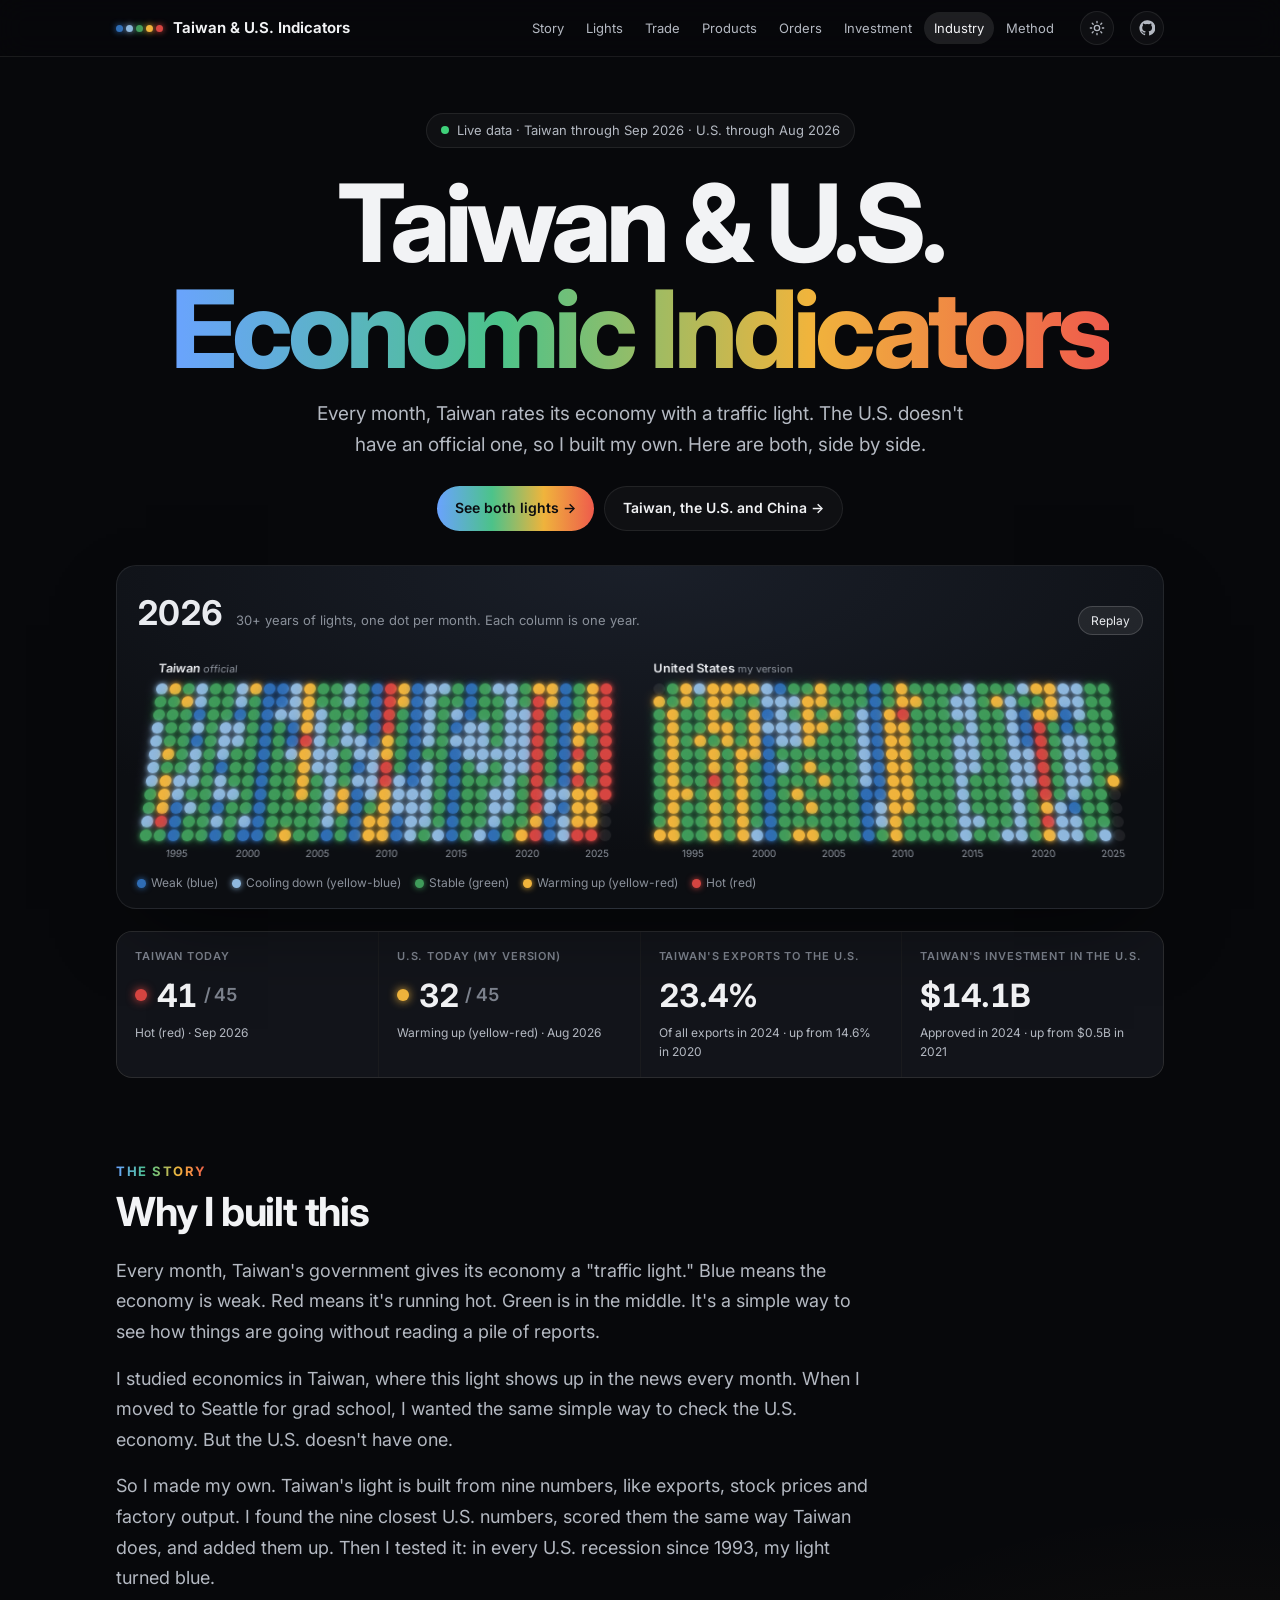
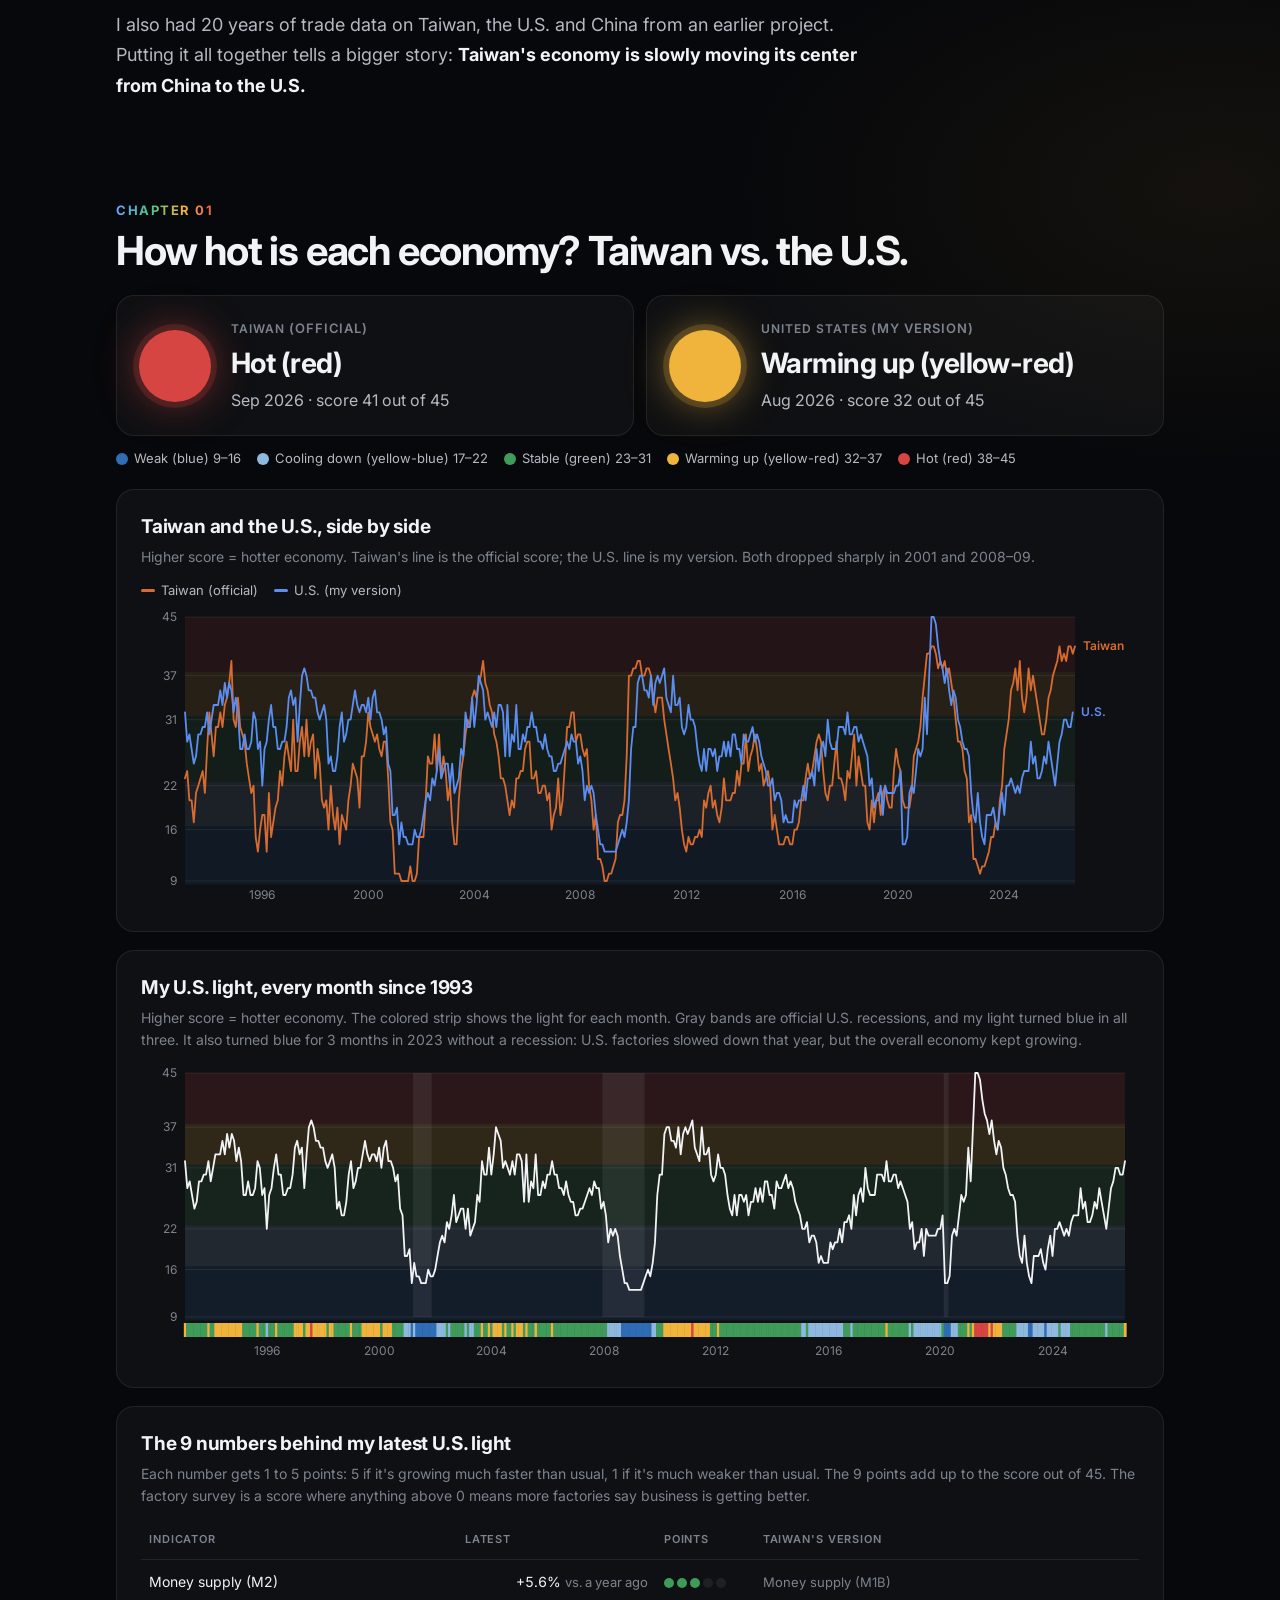
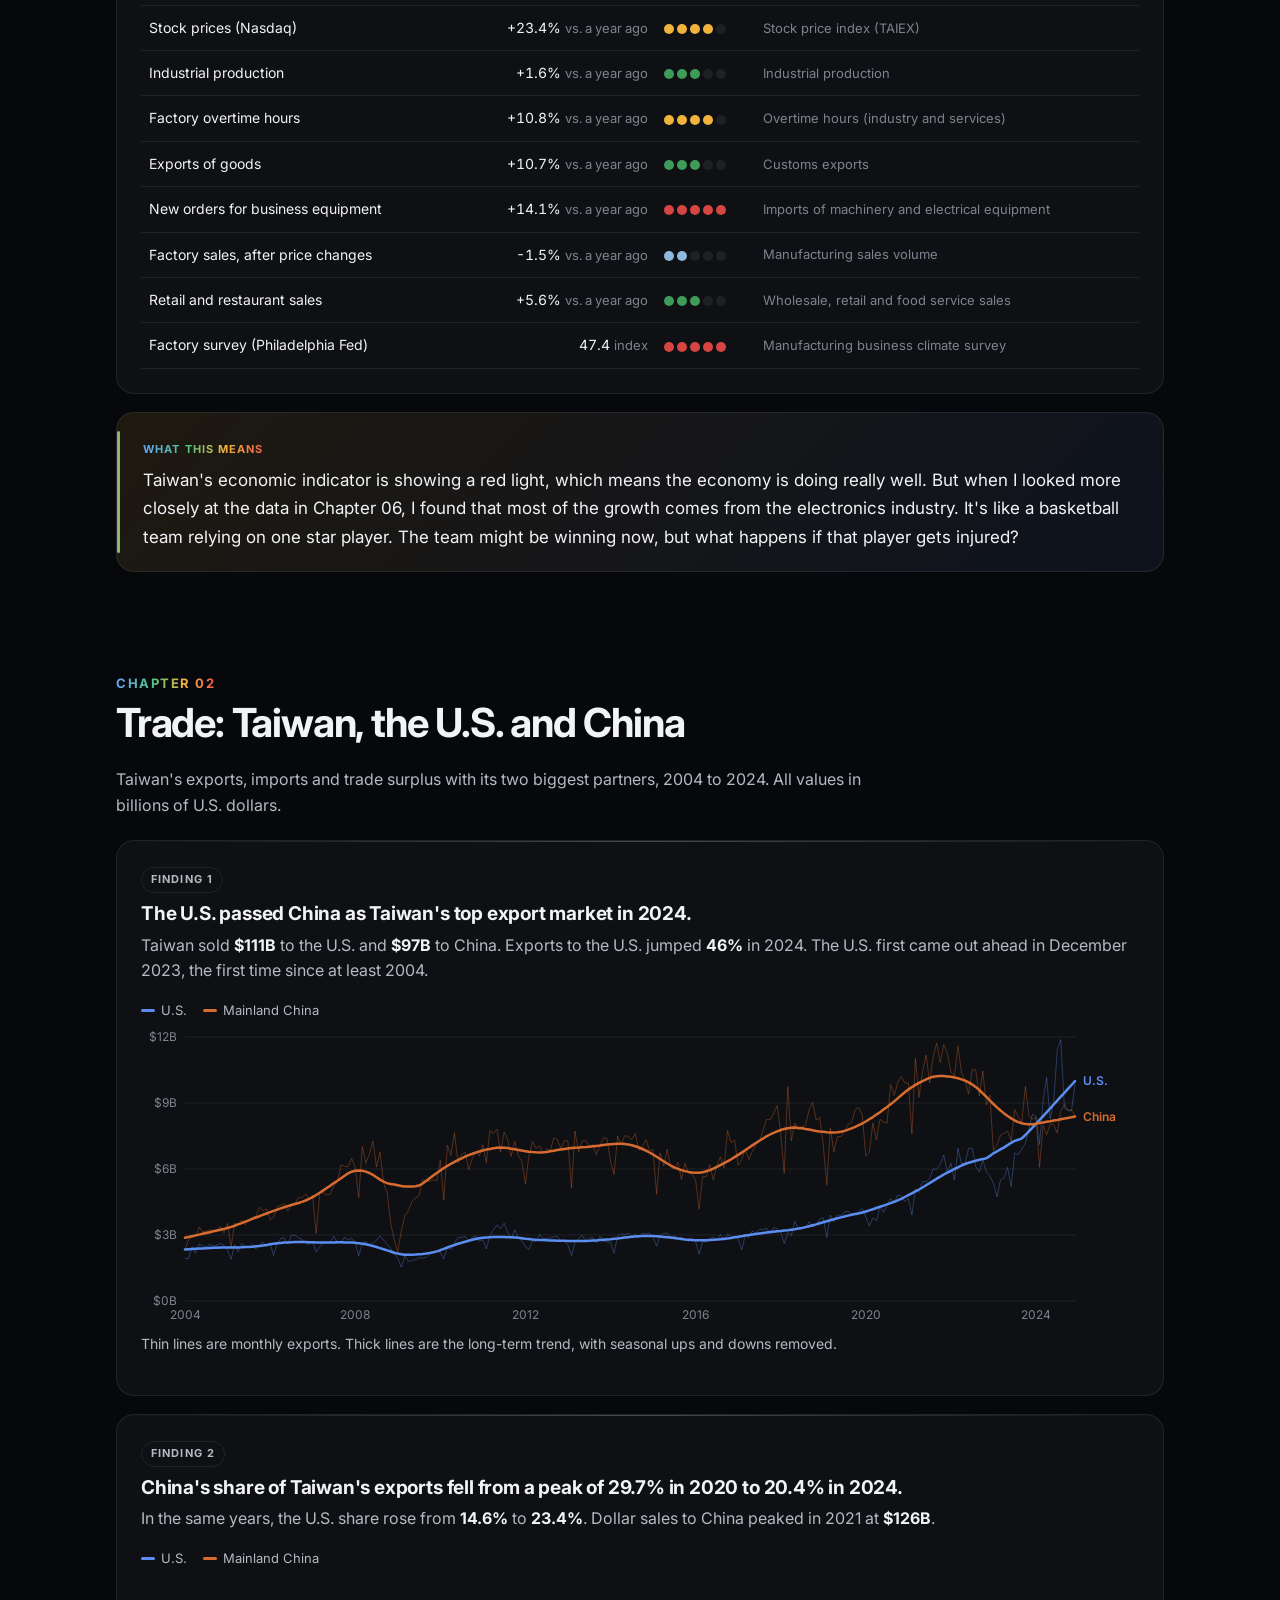
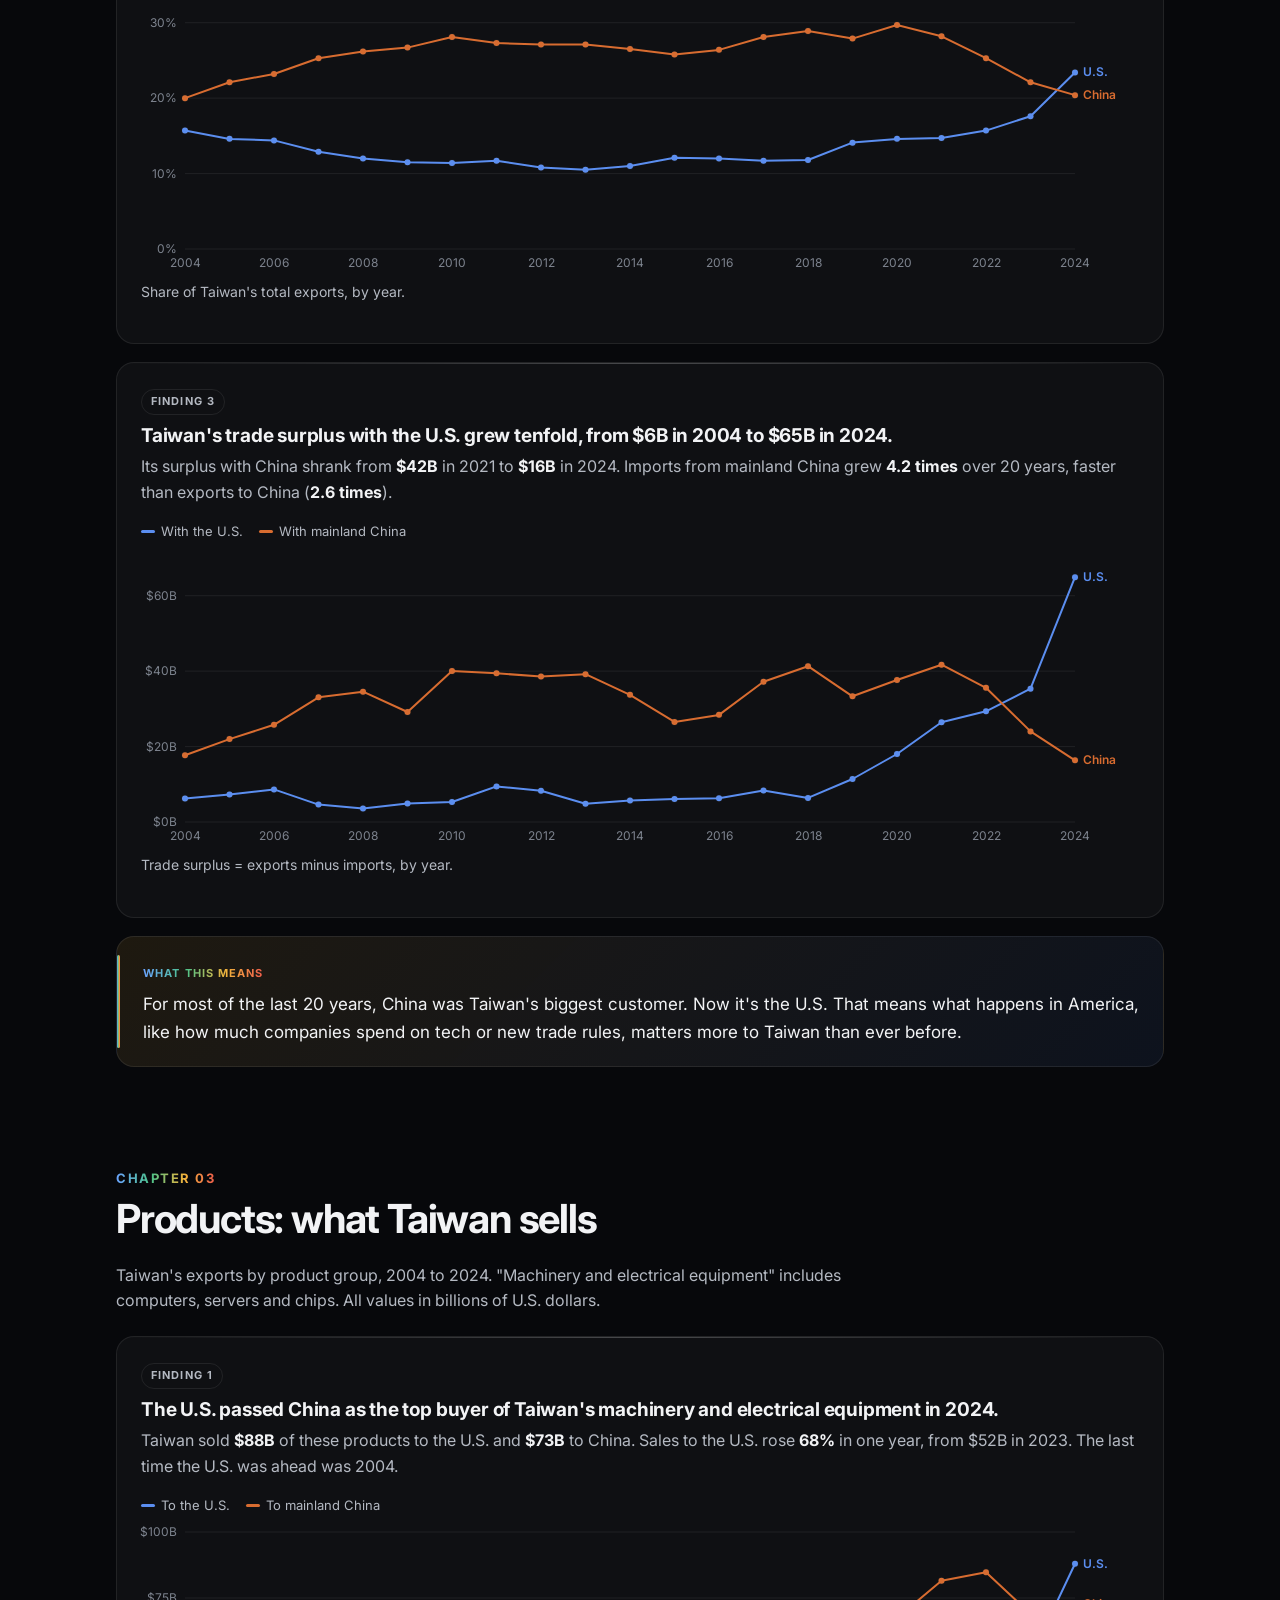
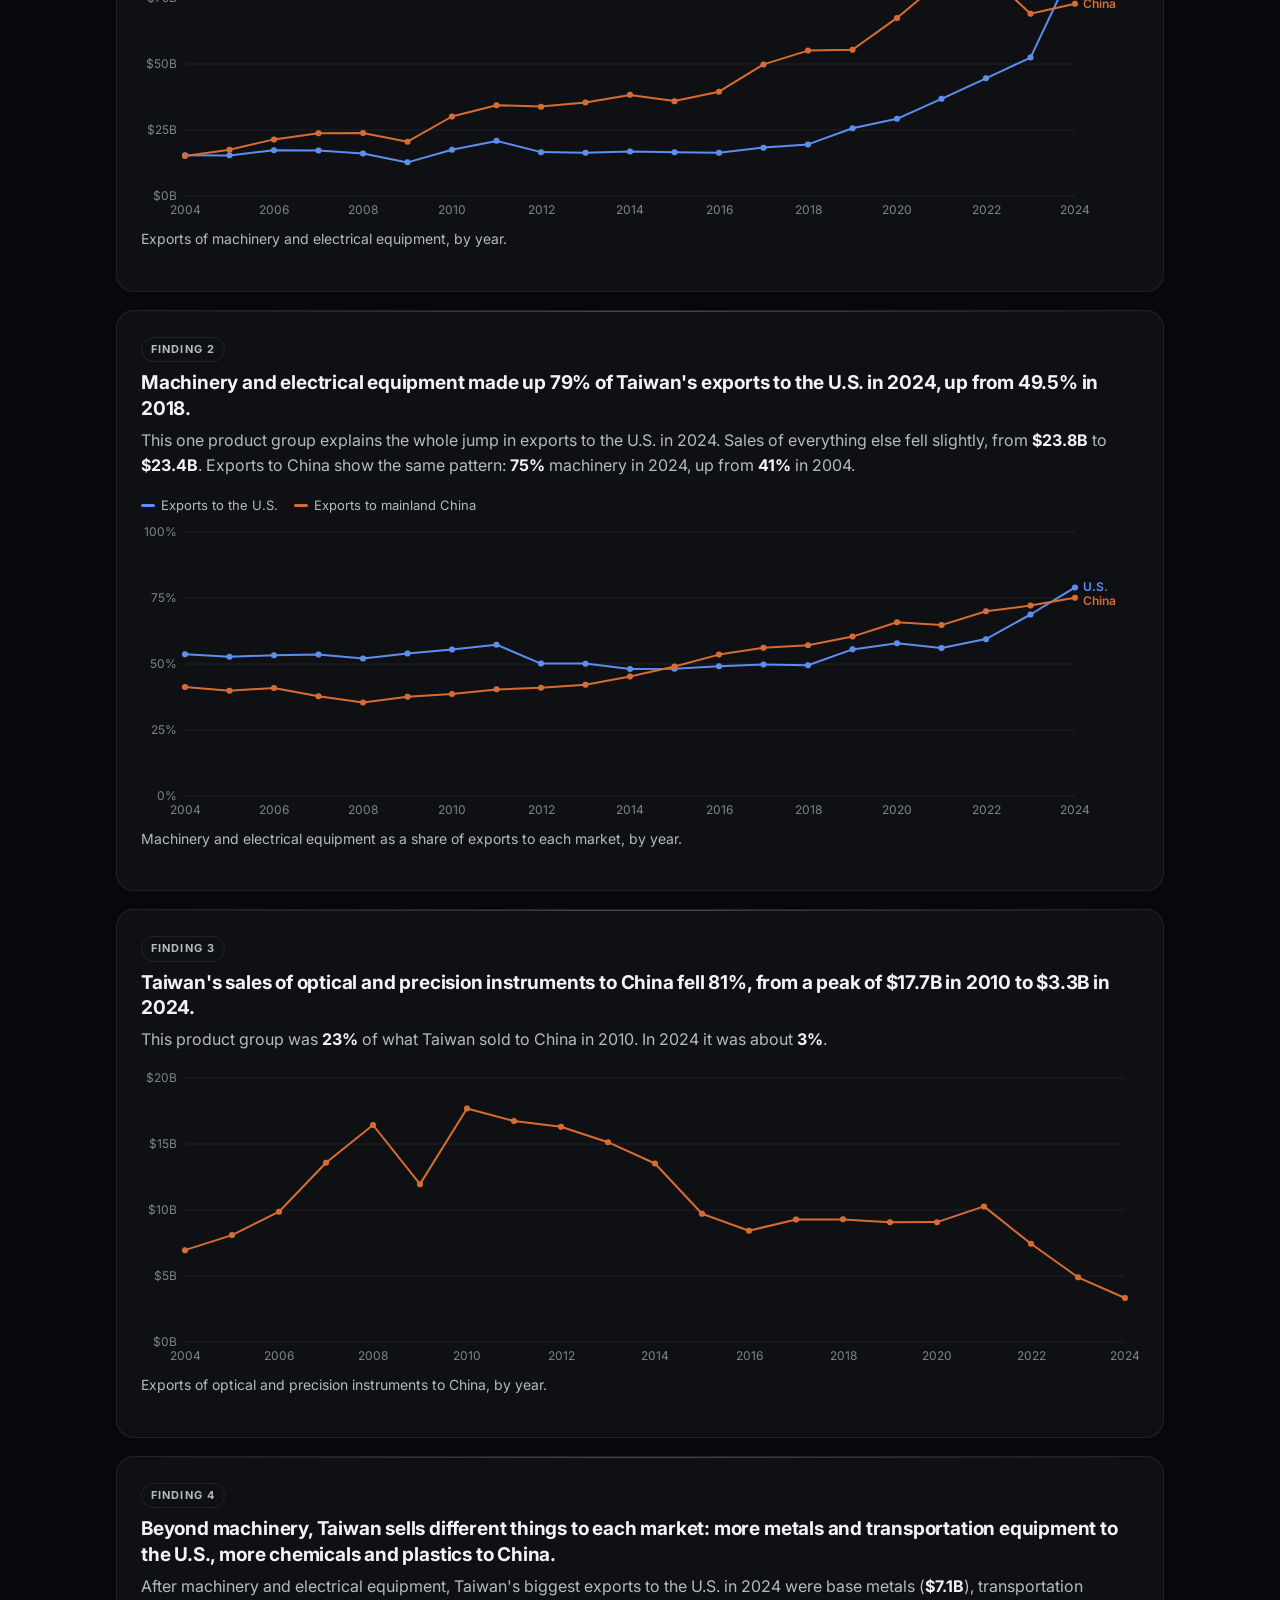
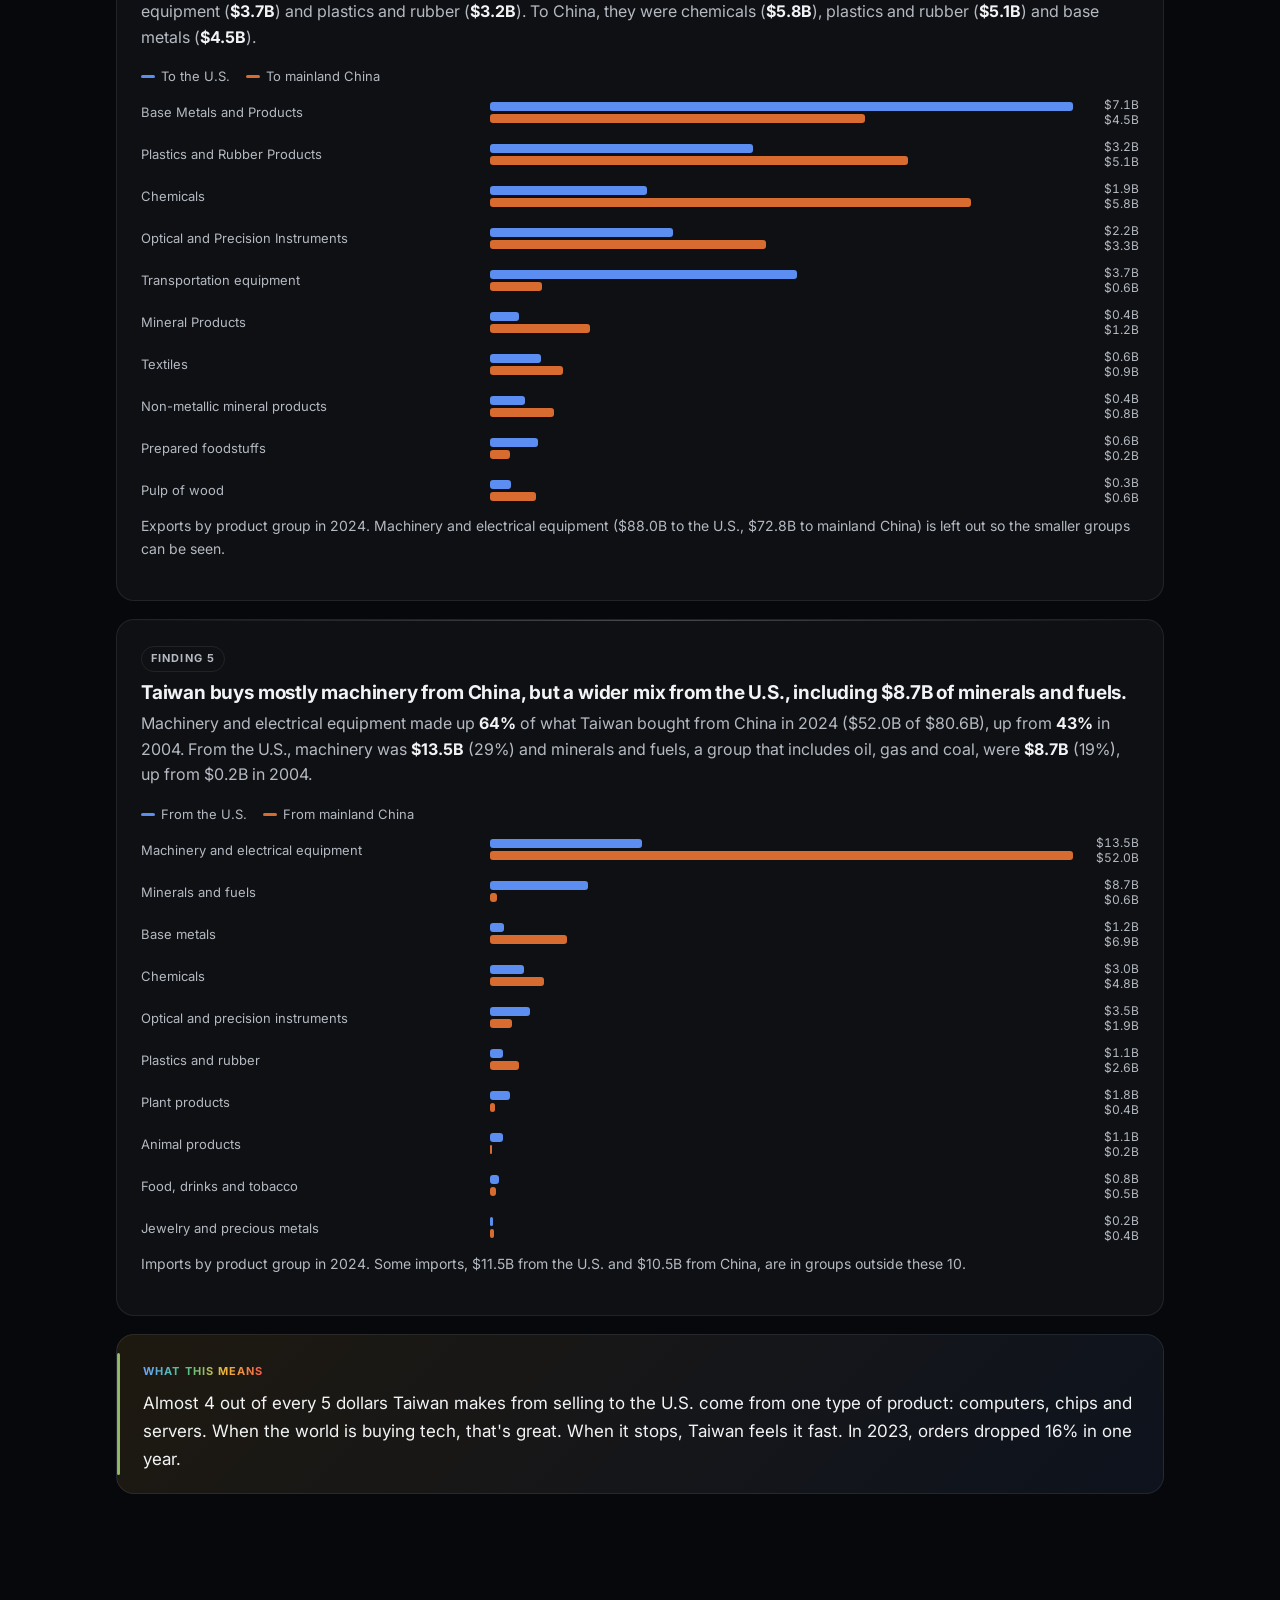
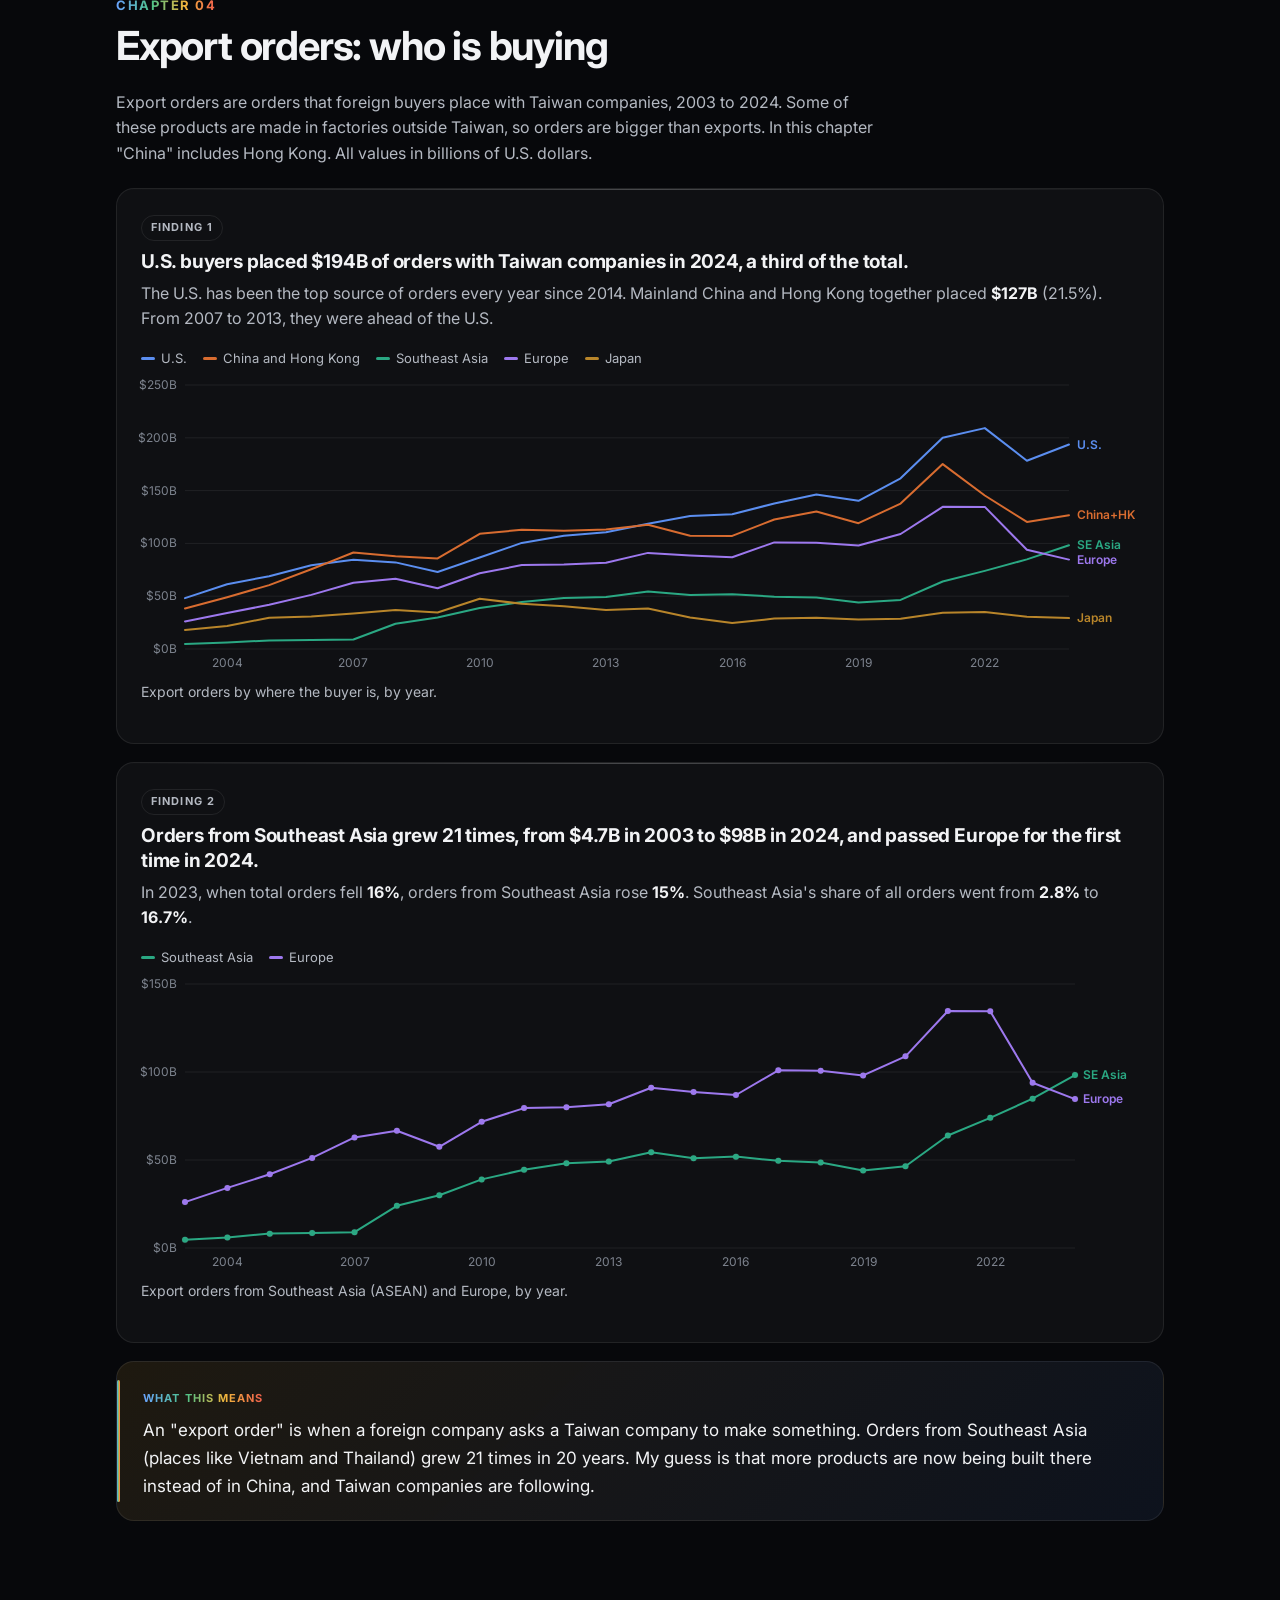
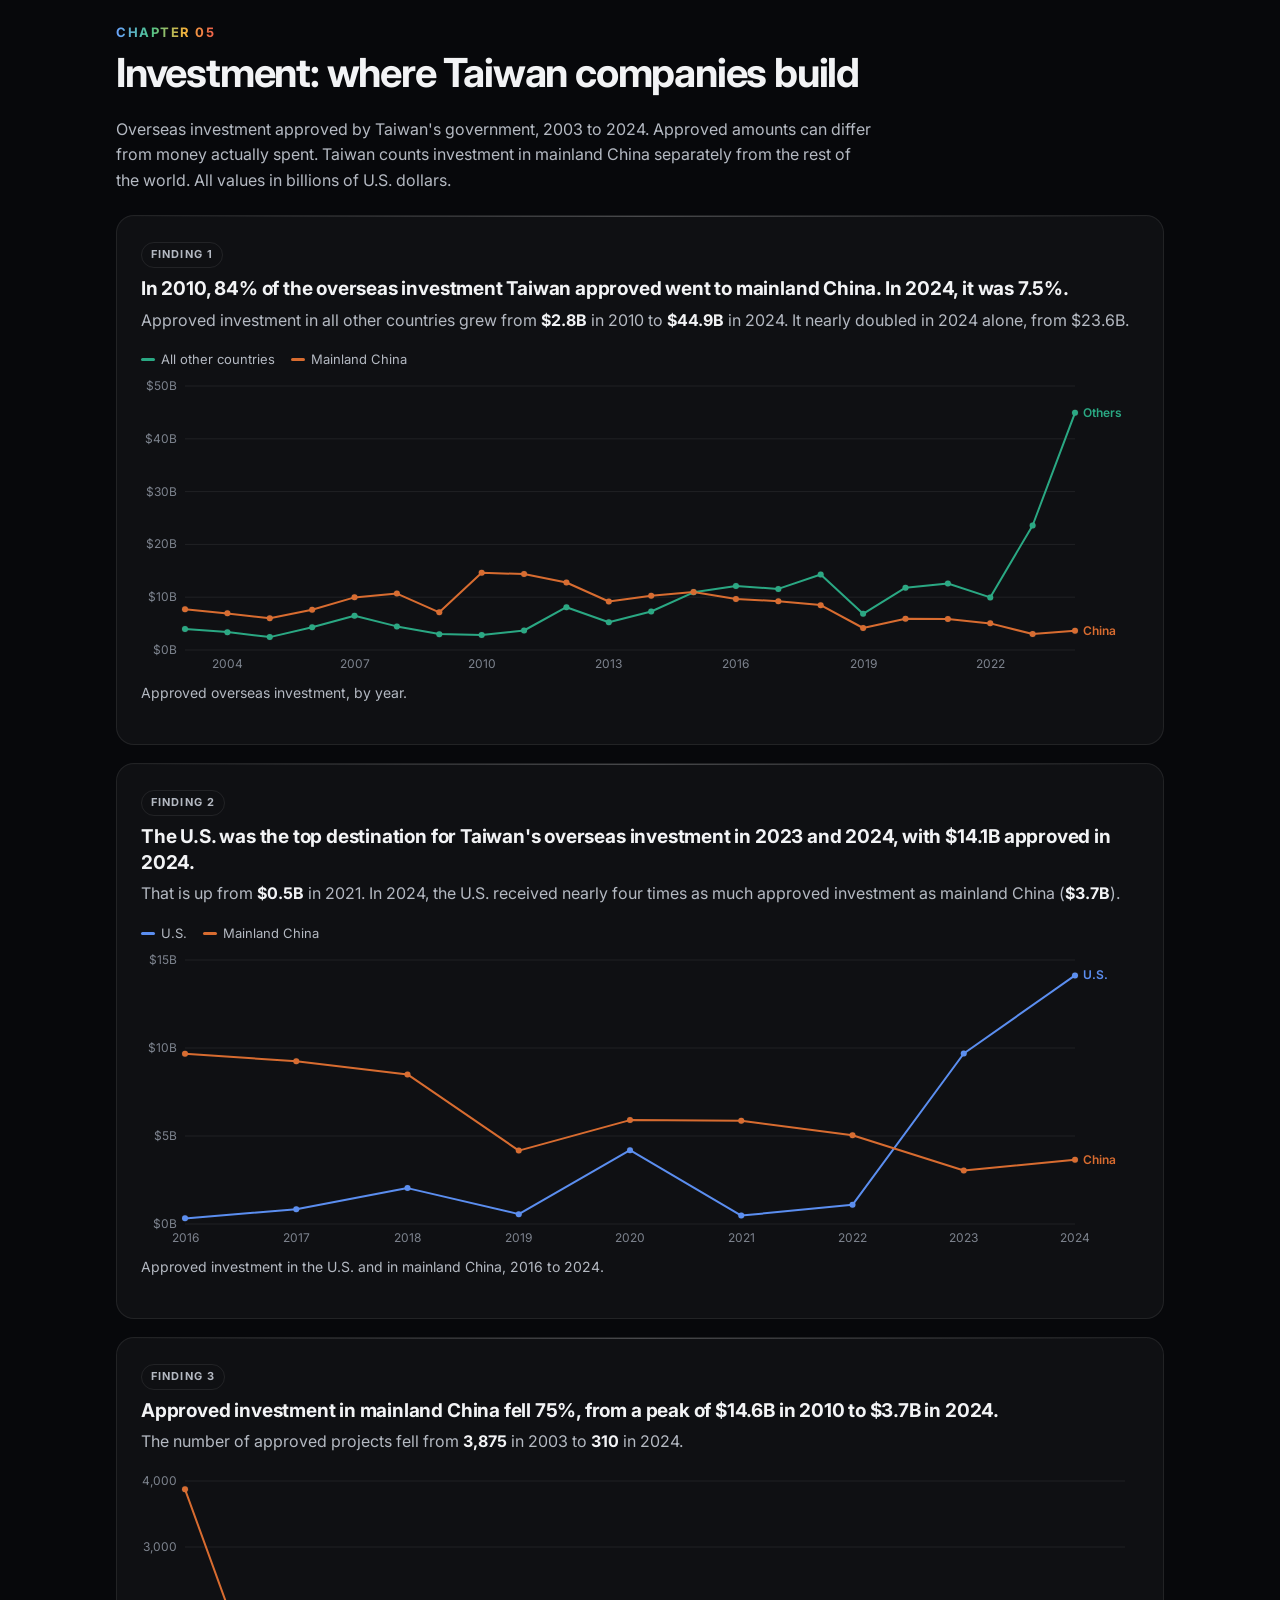
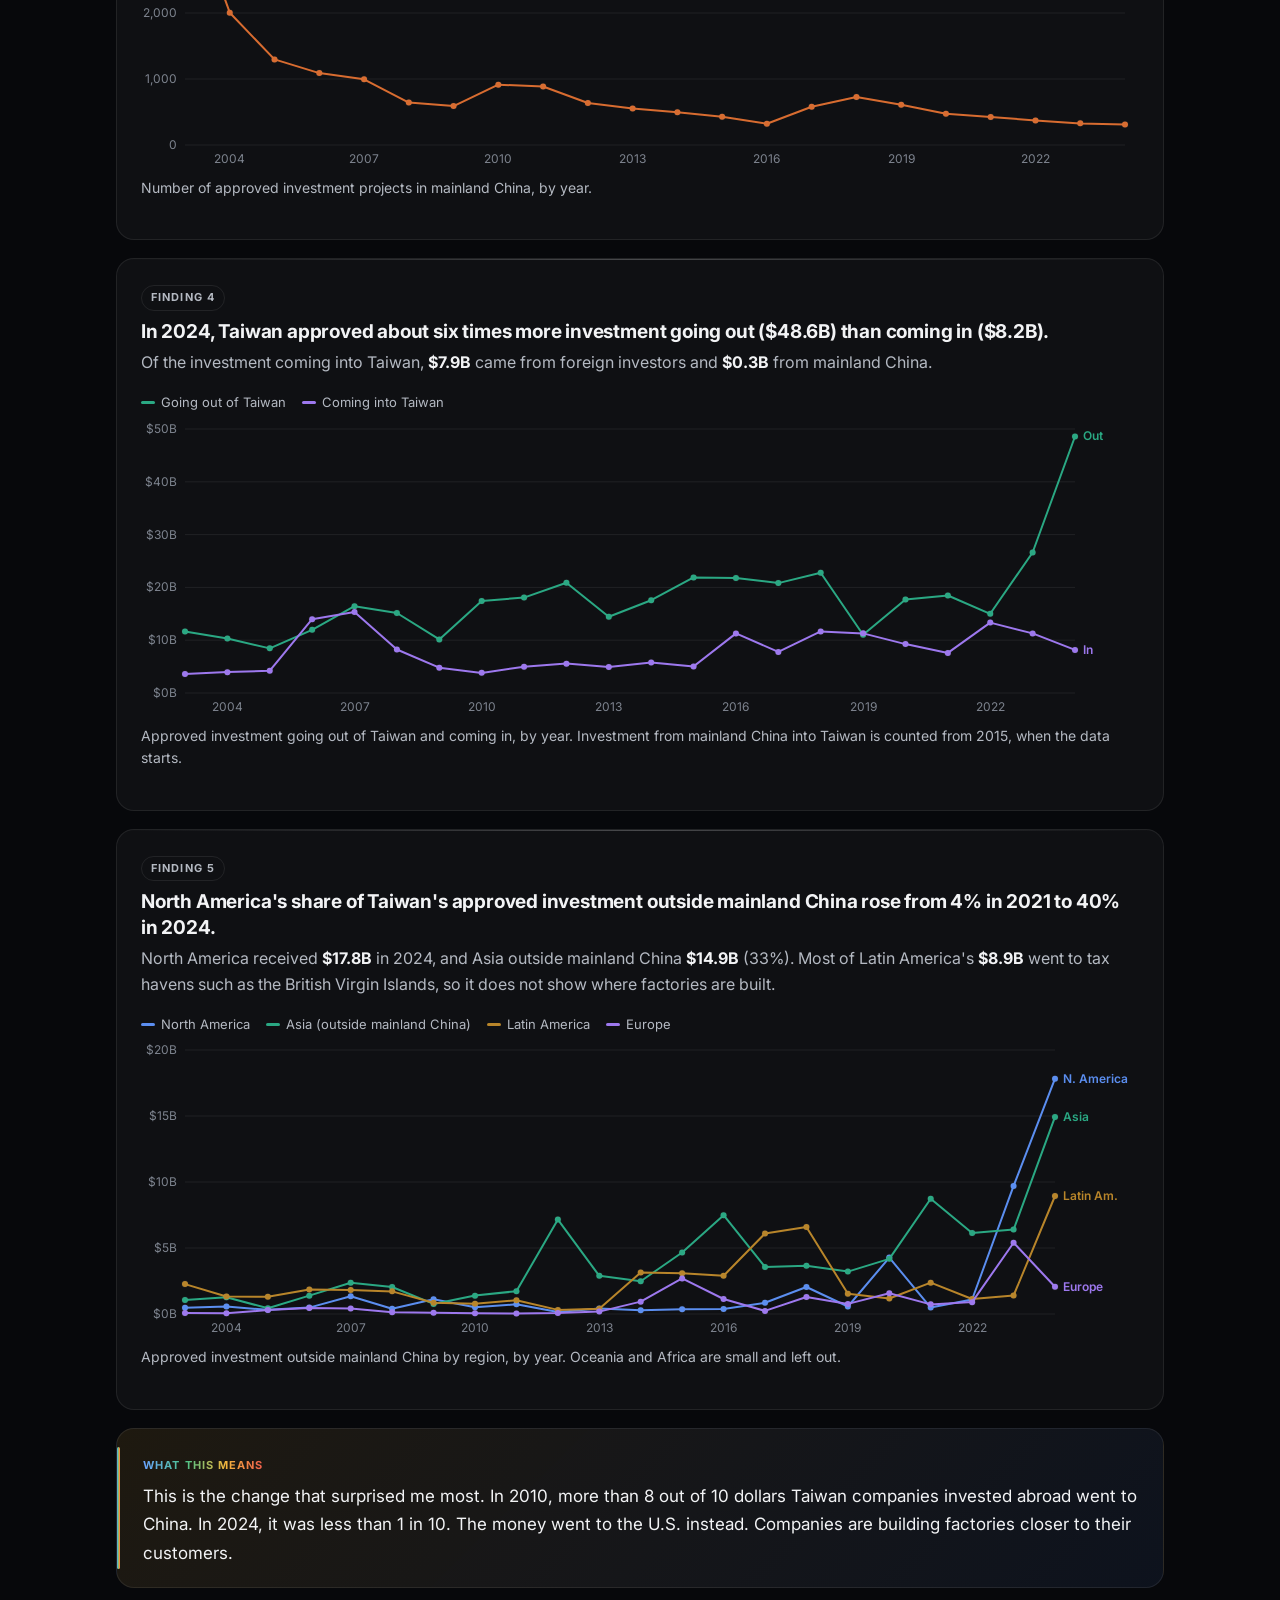
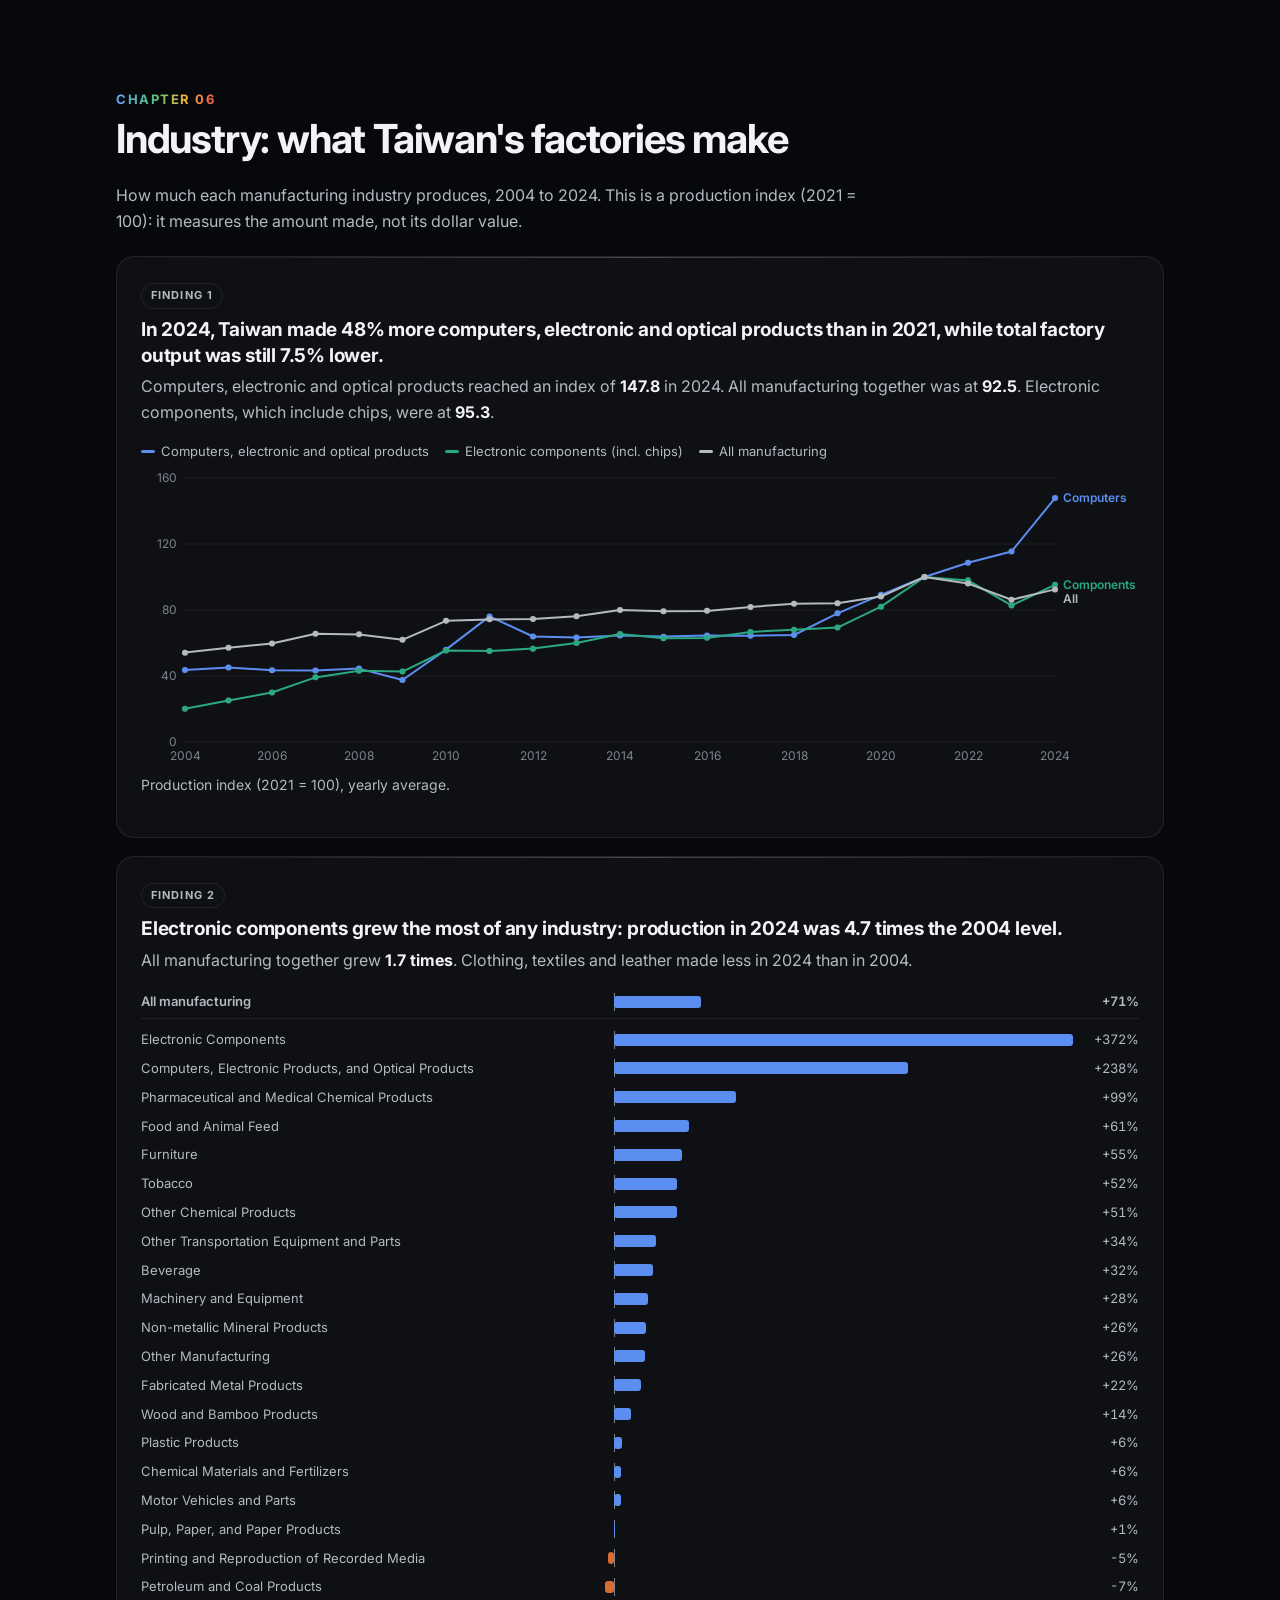
==== commit d3a1180d: "Update index.html" ====
--- a/docs/index.html
+++ b/docs/index.html
@@ -105,12 +105,12 @@
 </section>
 
 <section id="trade">
-  <div class="chap"><span class="chap-num">Chapter 02</span><h2>Trade: Taiwan, the U.S. and mainland China</h2></div>
+  <div class="chap"><span class="chap-num">Chapter 02</span><h2>Trade: Taiwan, the U.S. and China</h2></div>
   <p class="lede-sm">Taiwan's exports, imports and trade surplus with its two biggest partners, 2004 to 2024. All values in billions of U.S. dollars.</p>
 
   <div class="finding">
     <span class="tag">Finding 1</span>
-    <h3>The U.S. passed China (not counting Hong Kong) as Taiwan's top export market in 2024.</h3>
+    <h3>The U.S. passed China as Taiwan's top export market in 2024.</h3>
     <p>Taiwan sold <b>$111B</b> to the U.S. and <b>$97B</b> to China. Exports to the U.S. jumped <b>46%</b> in 2024.
       The U.S. first came out ahead in December 2023, the first time since at least 2004.</p>
     <div class="chart" id="chart-exports"></div>
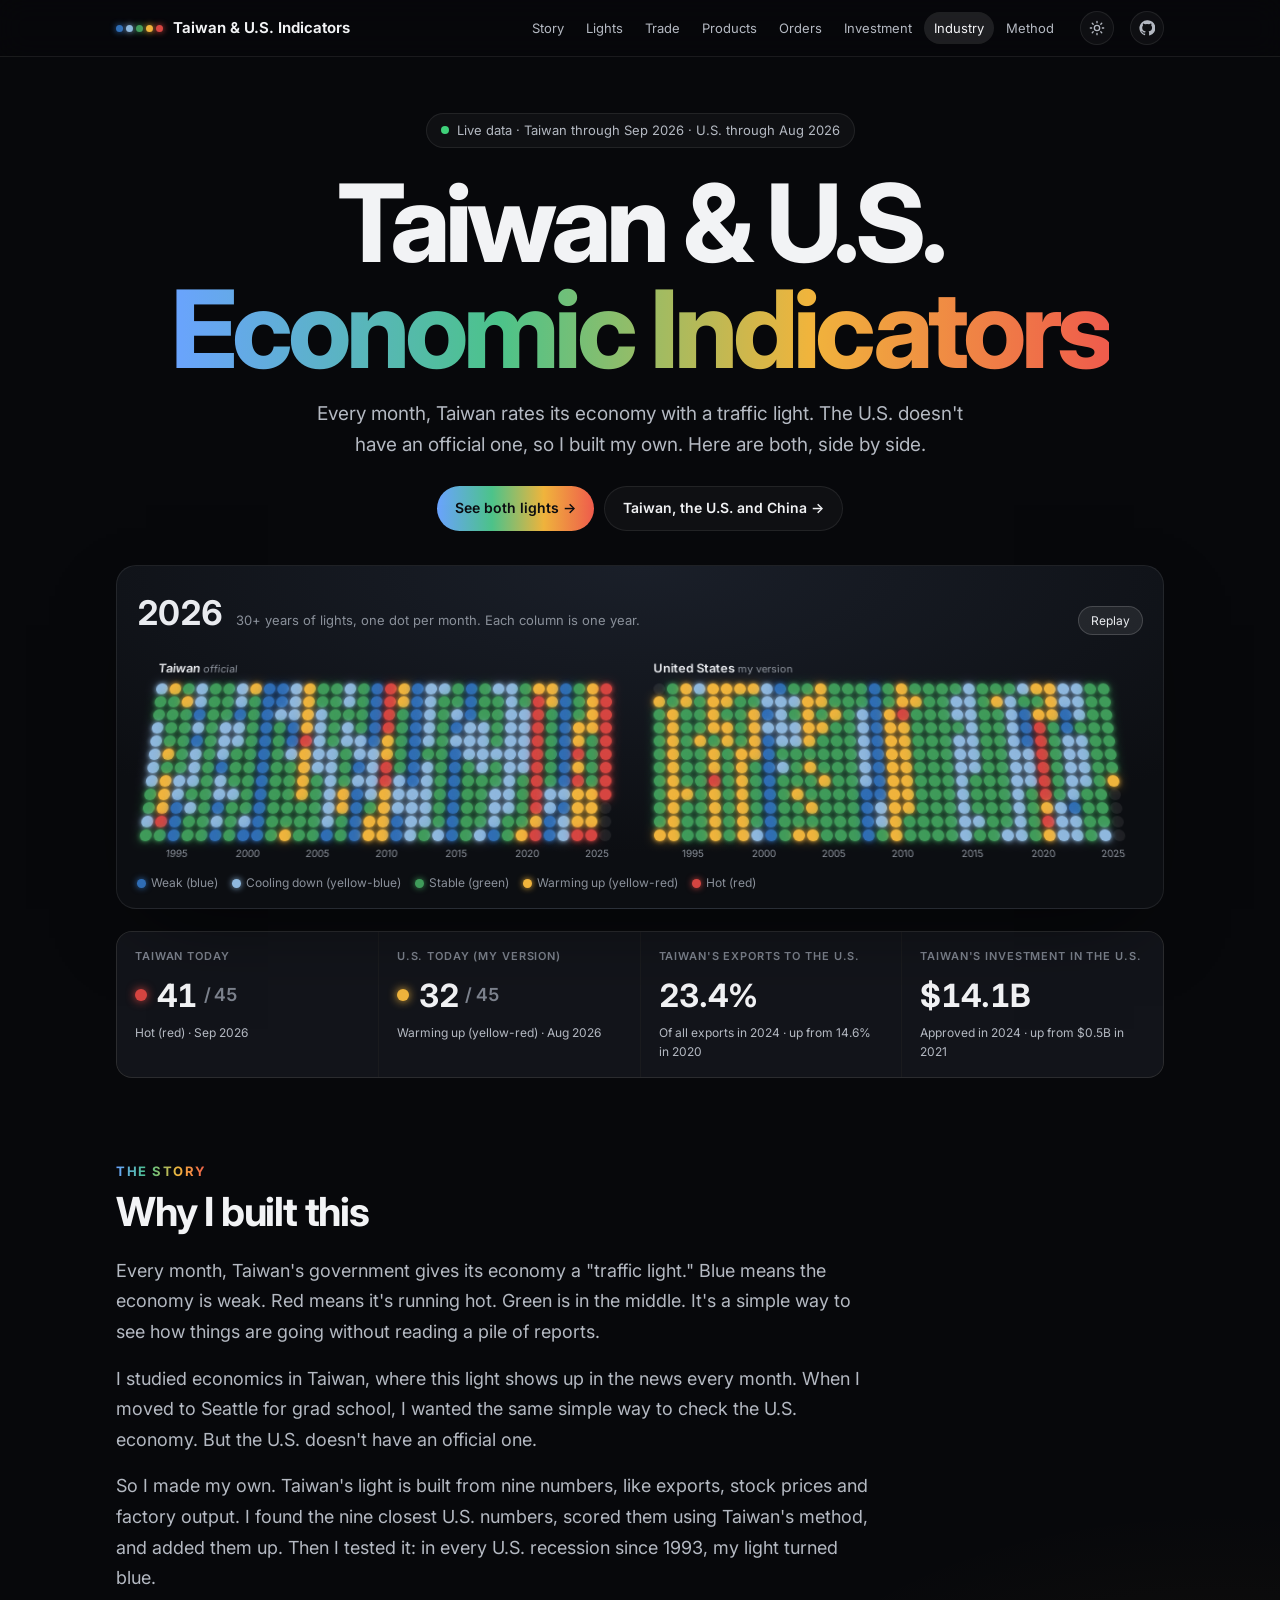
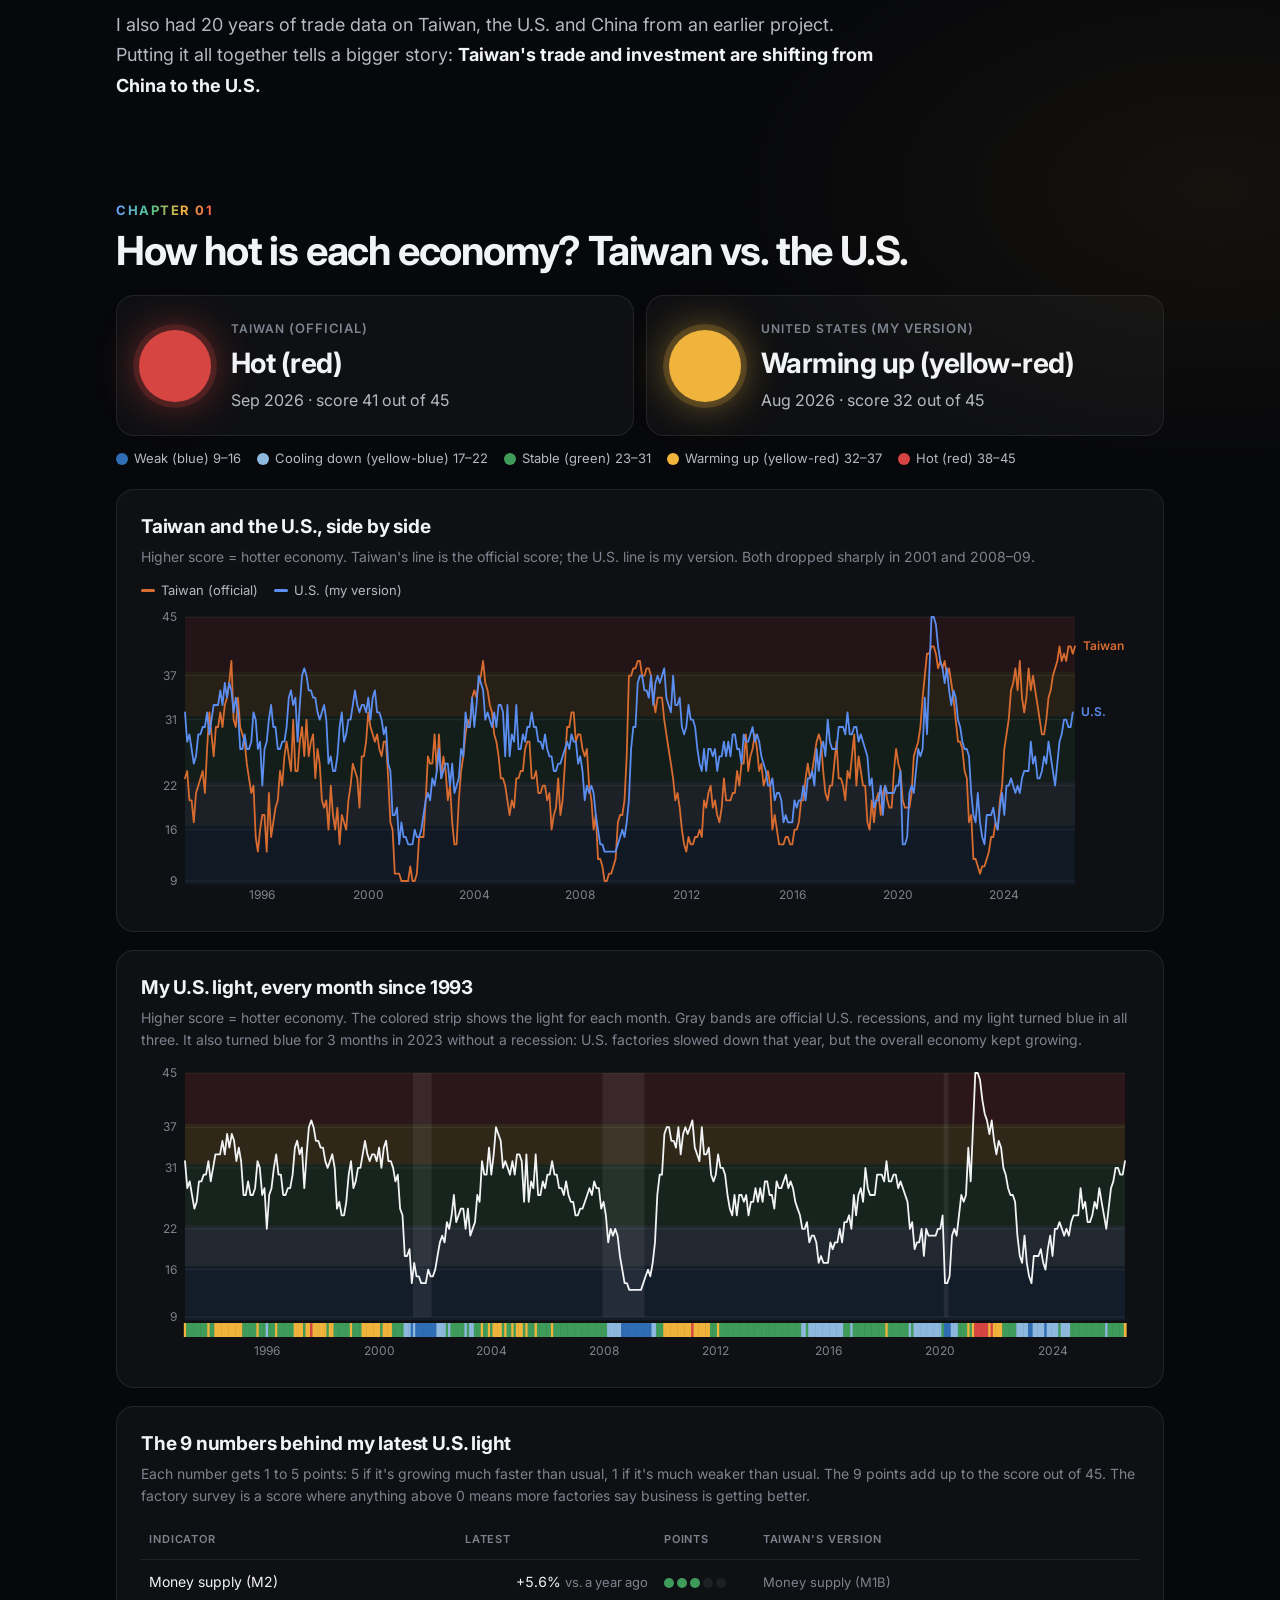
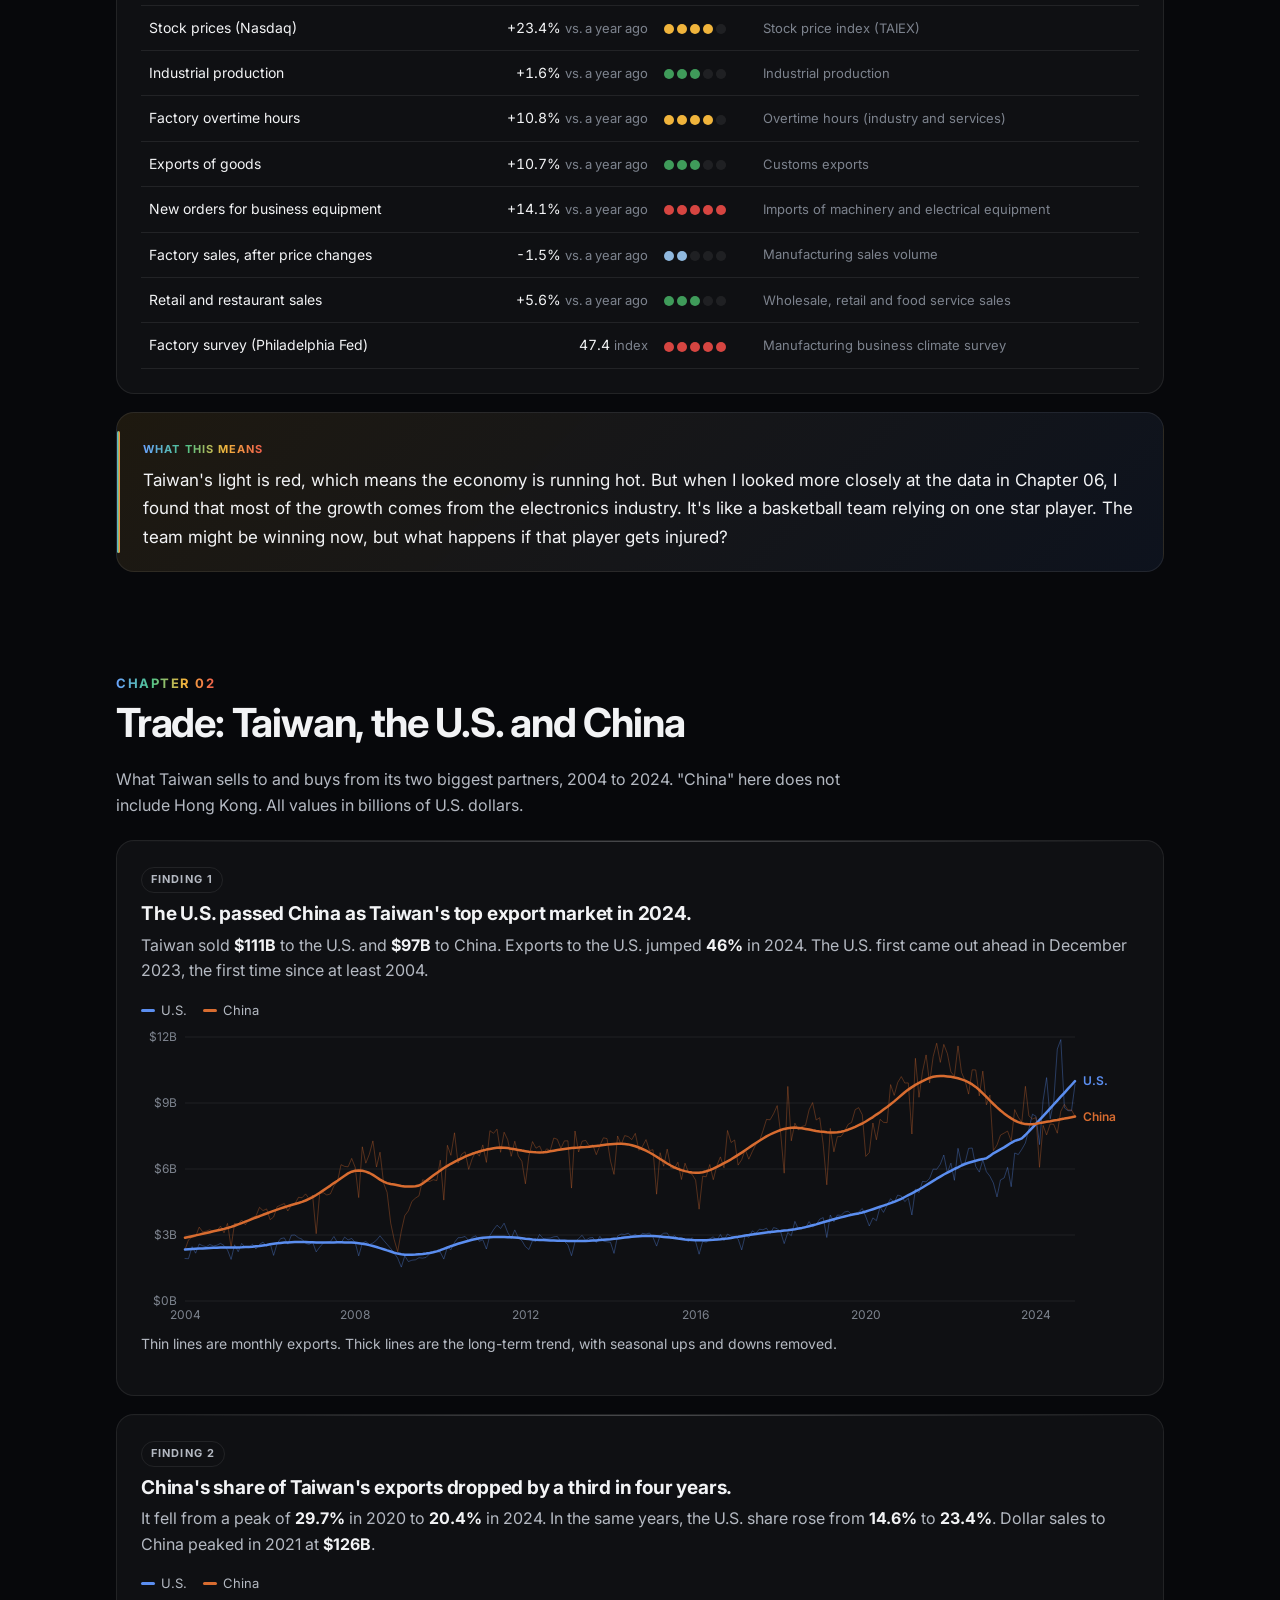
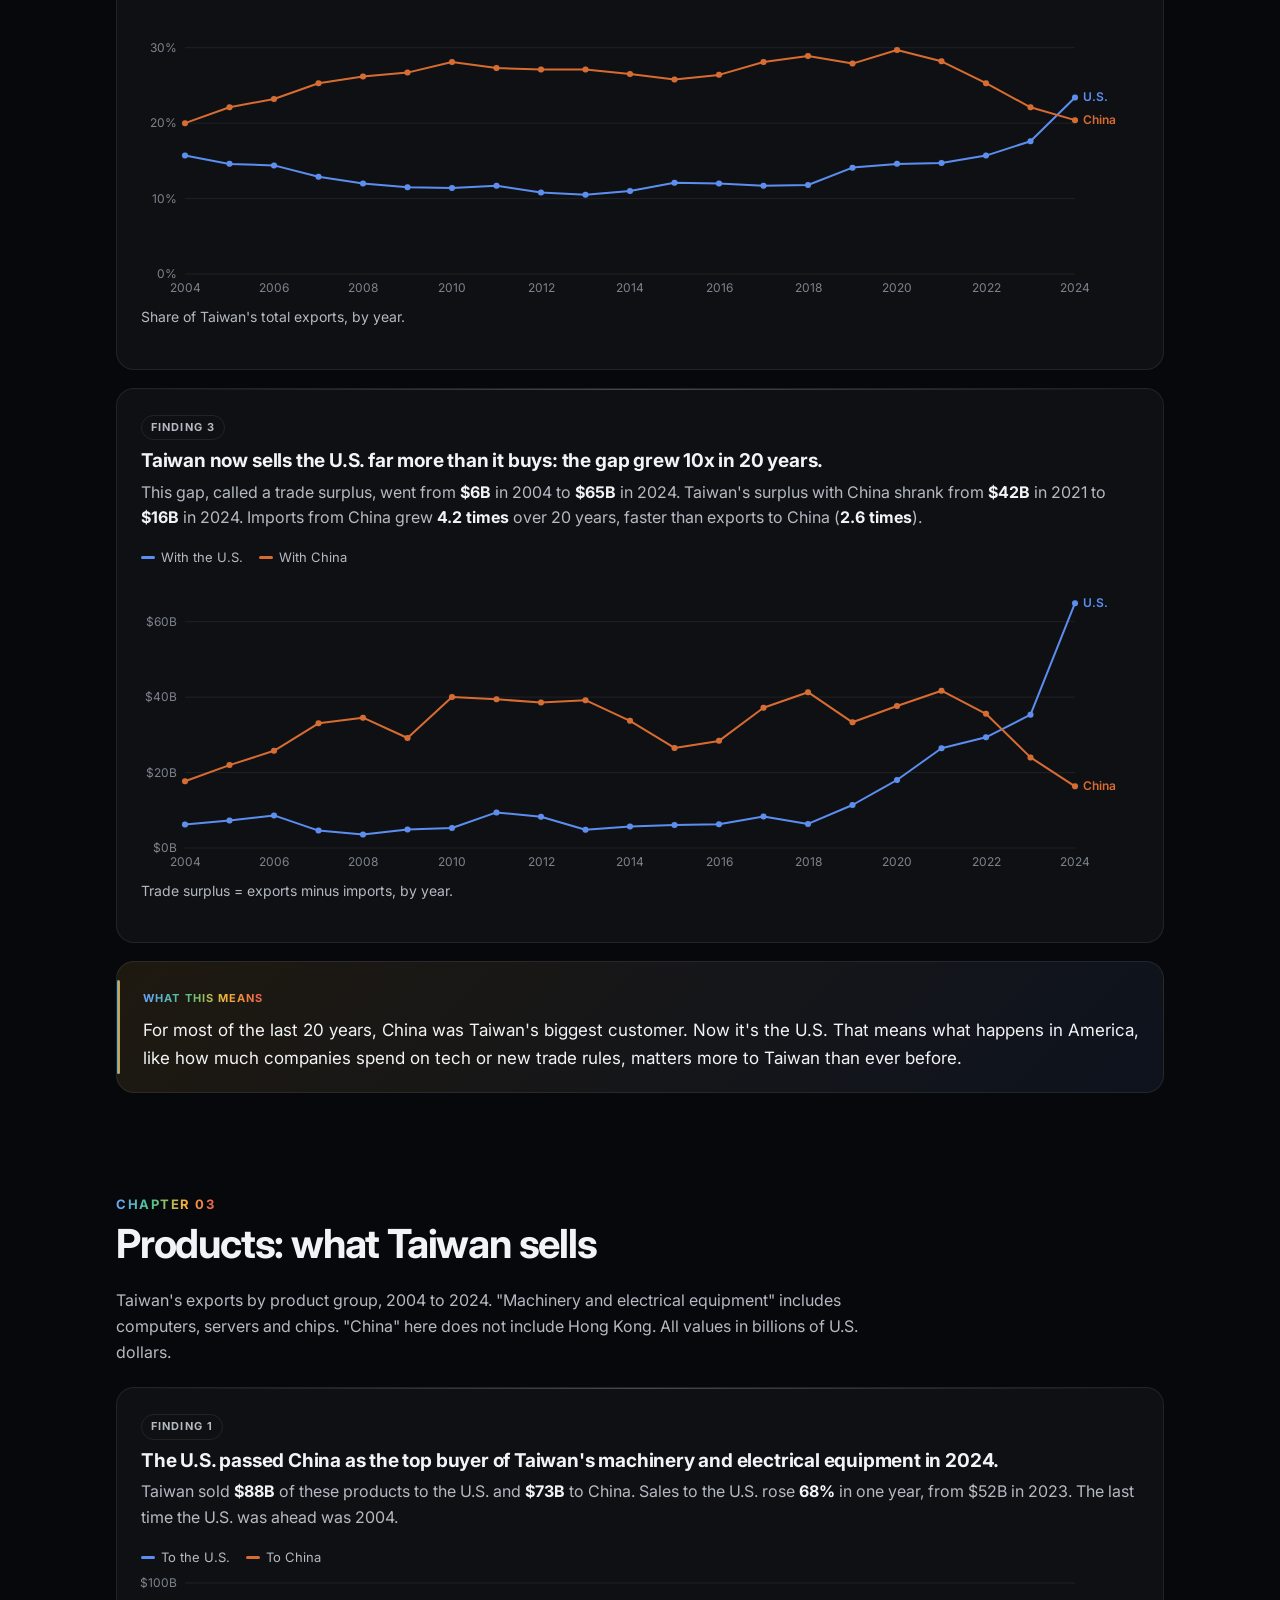
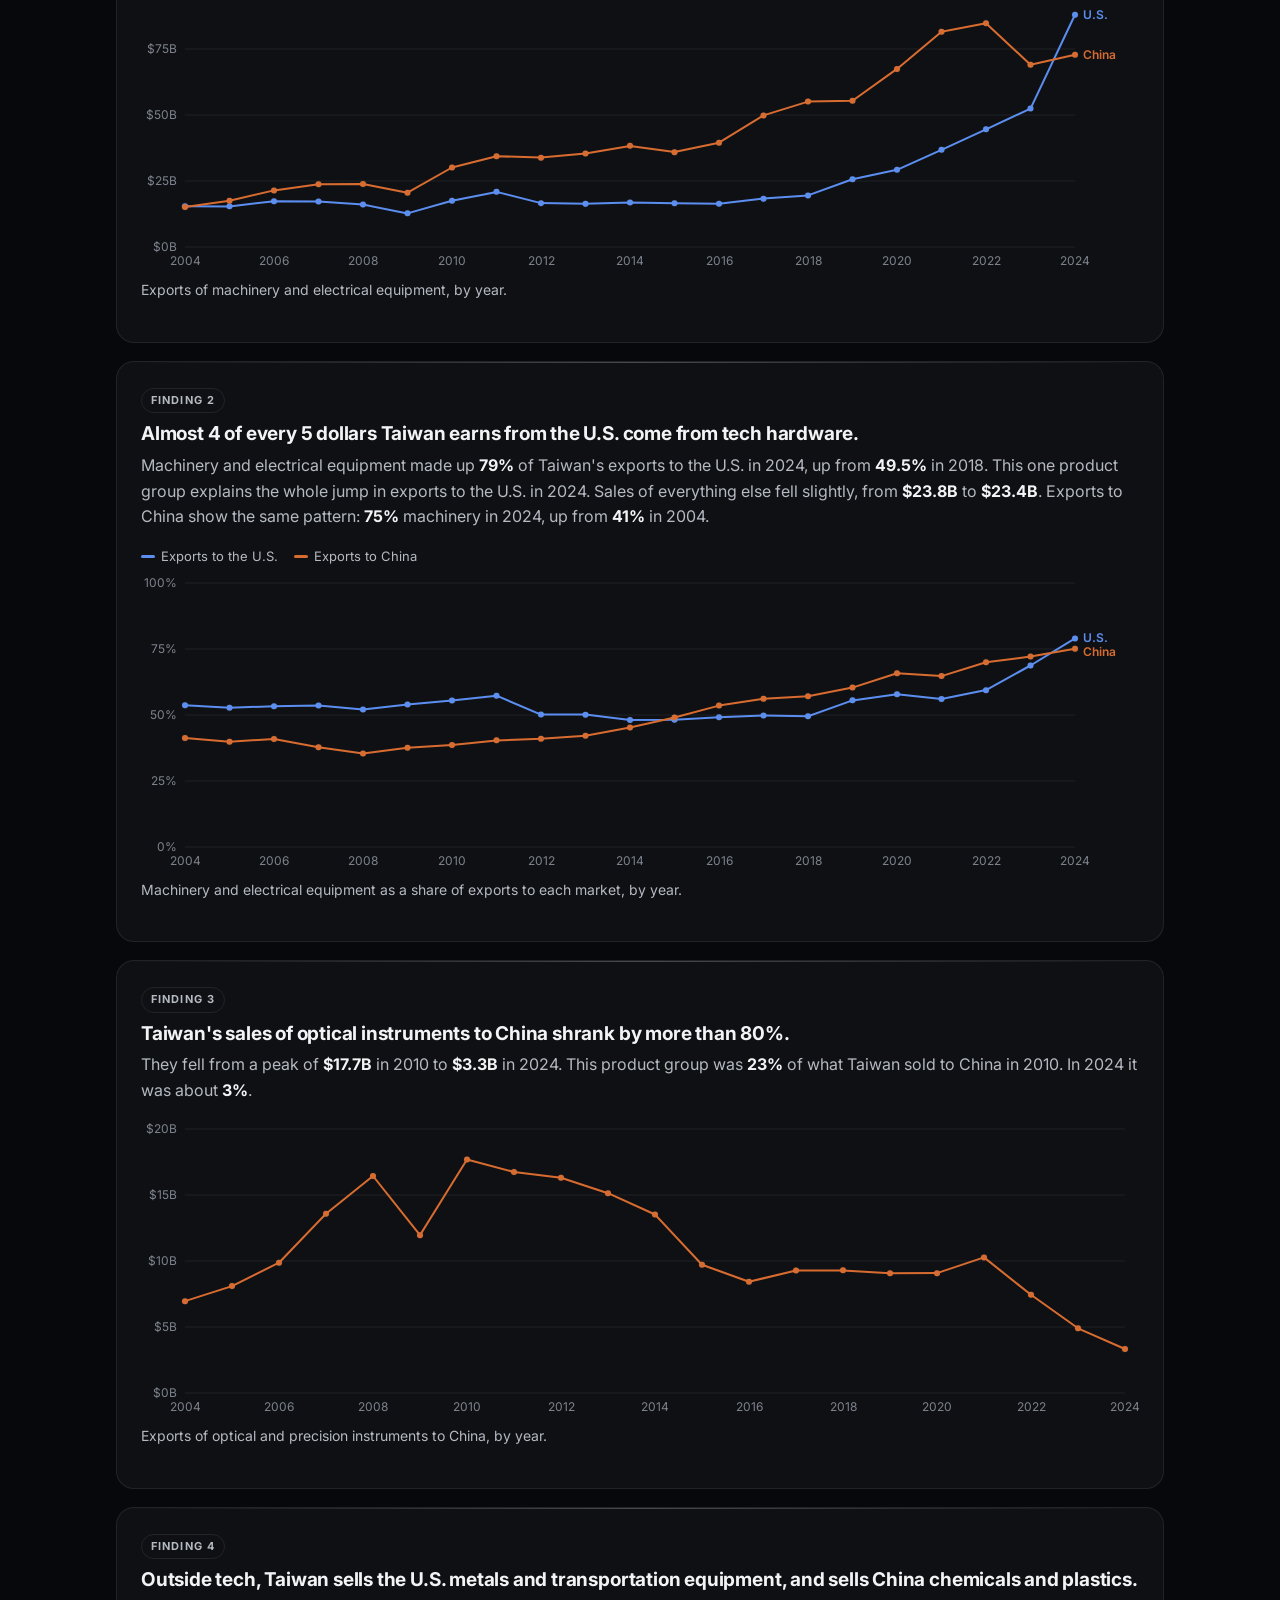
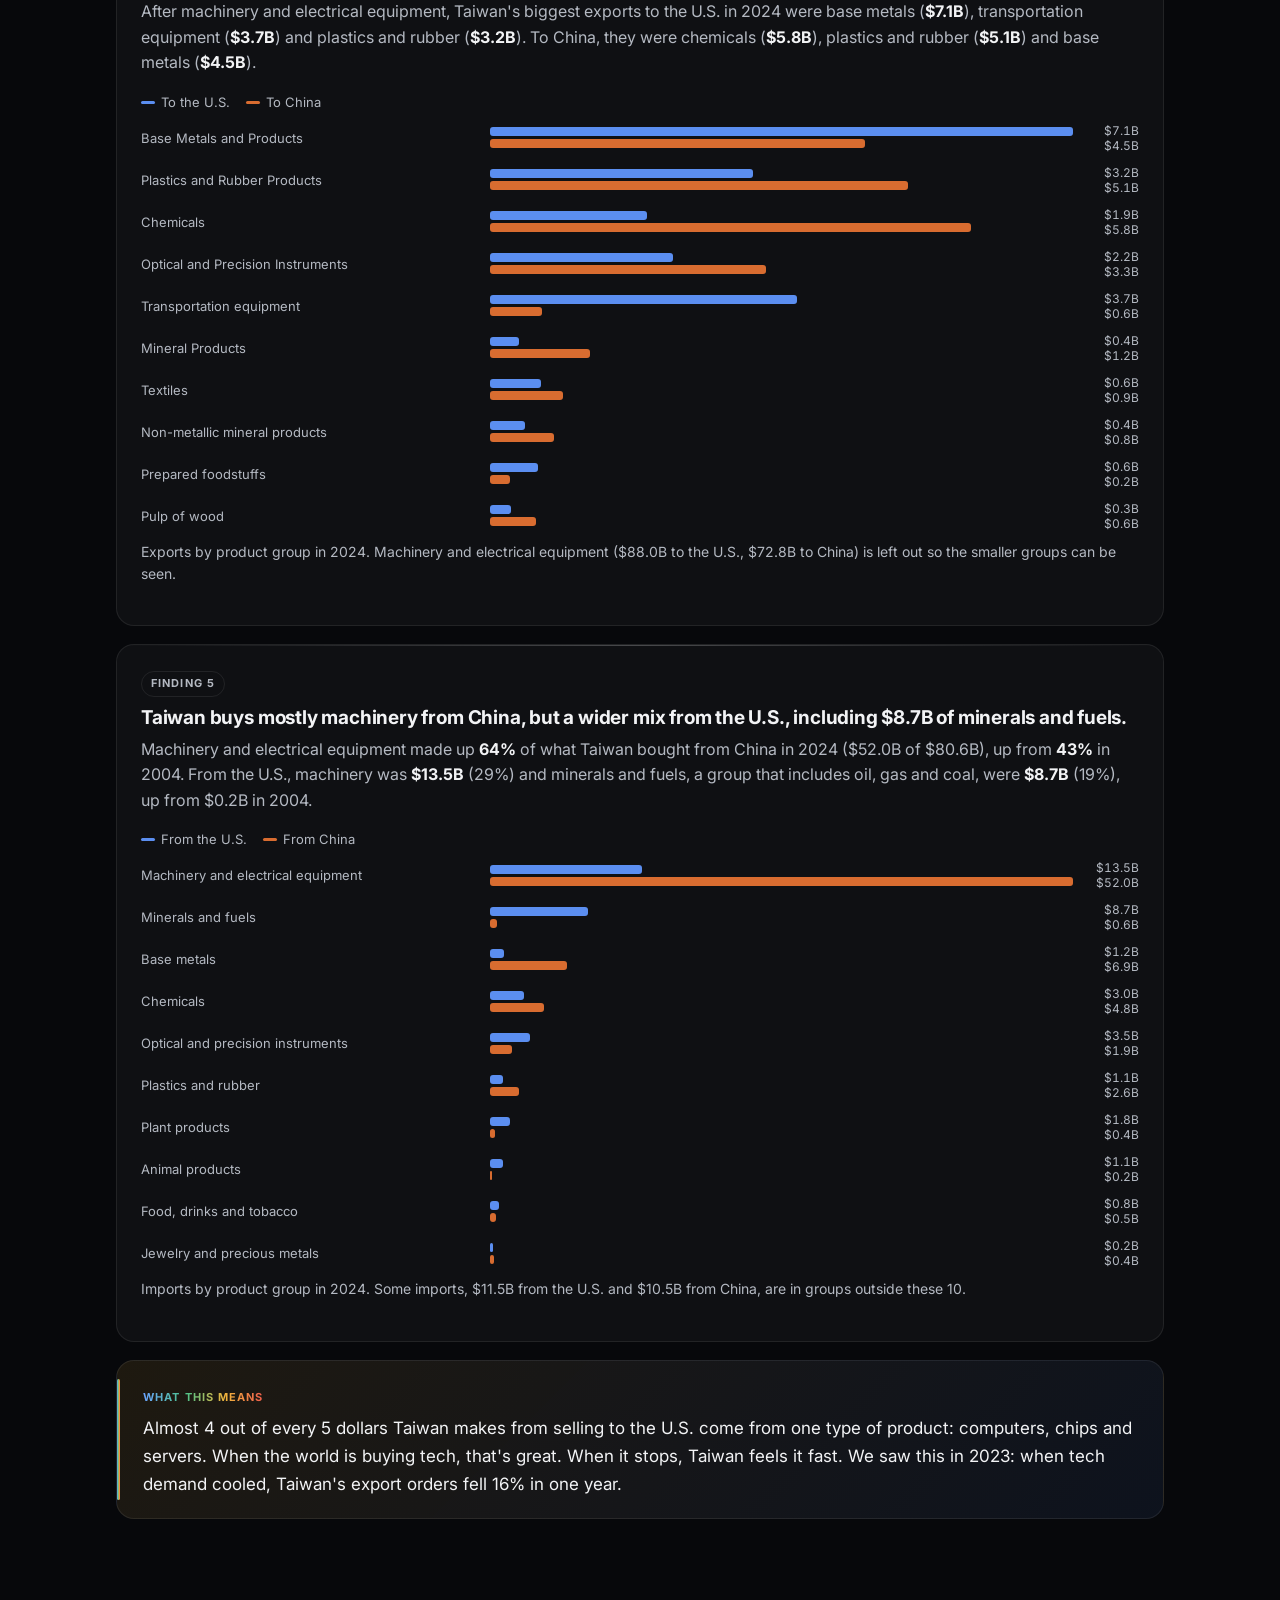
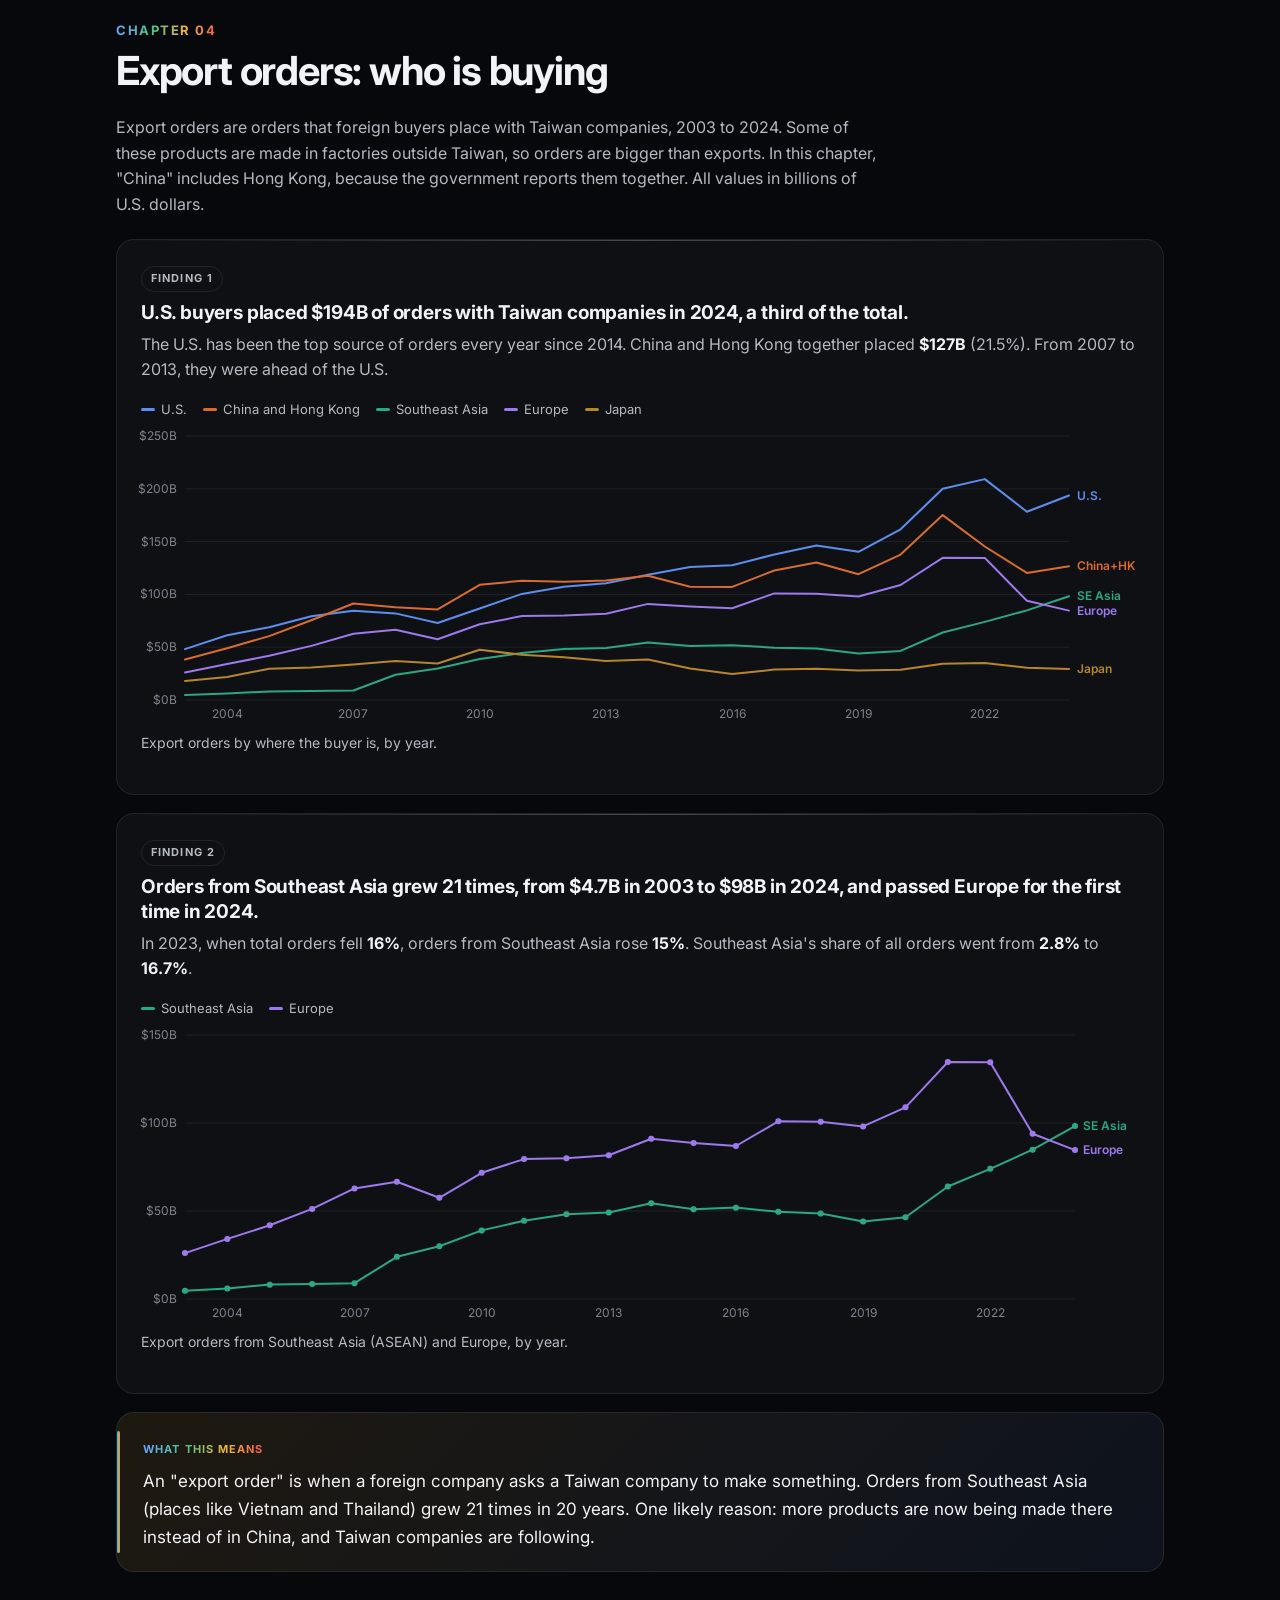
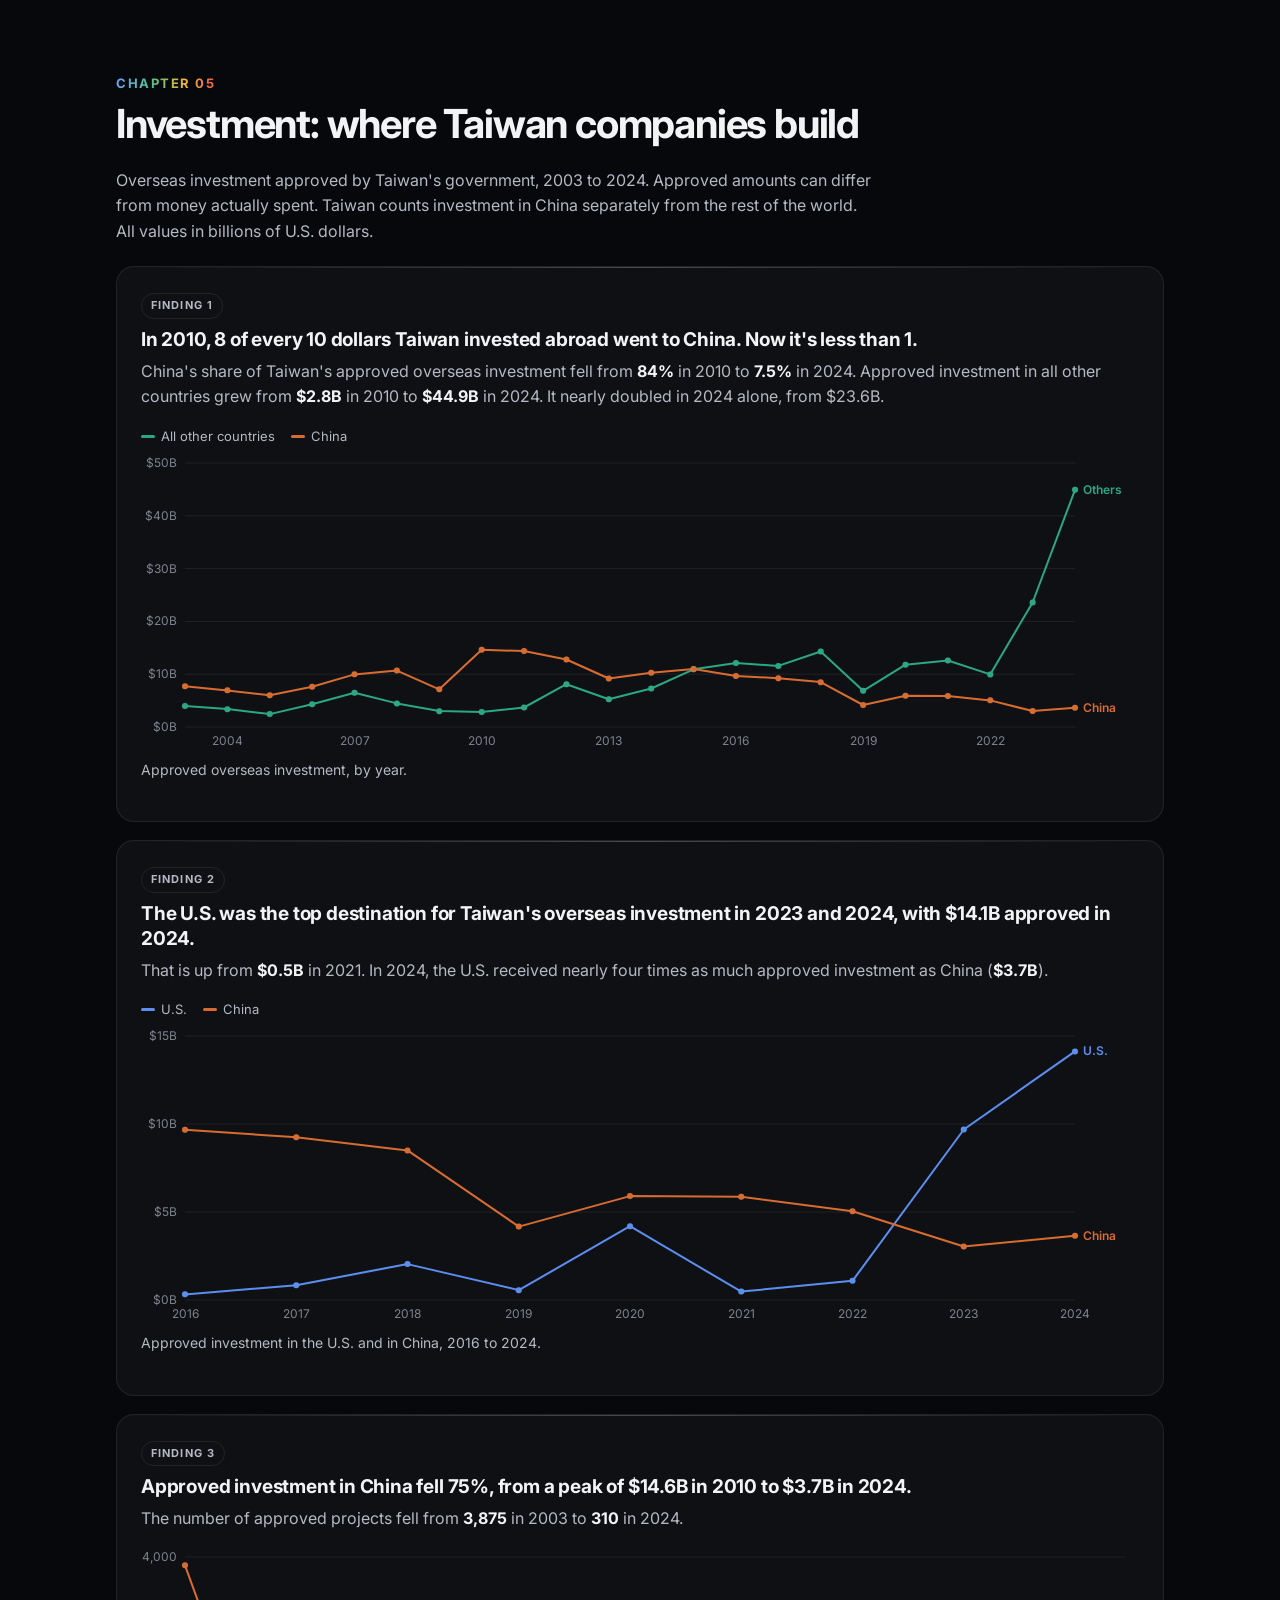
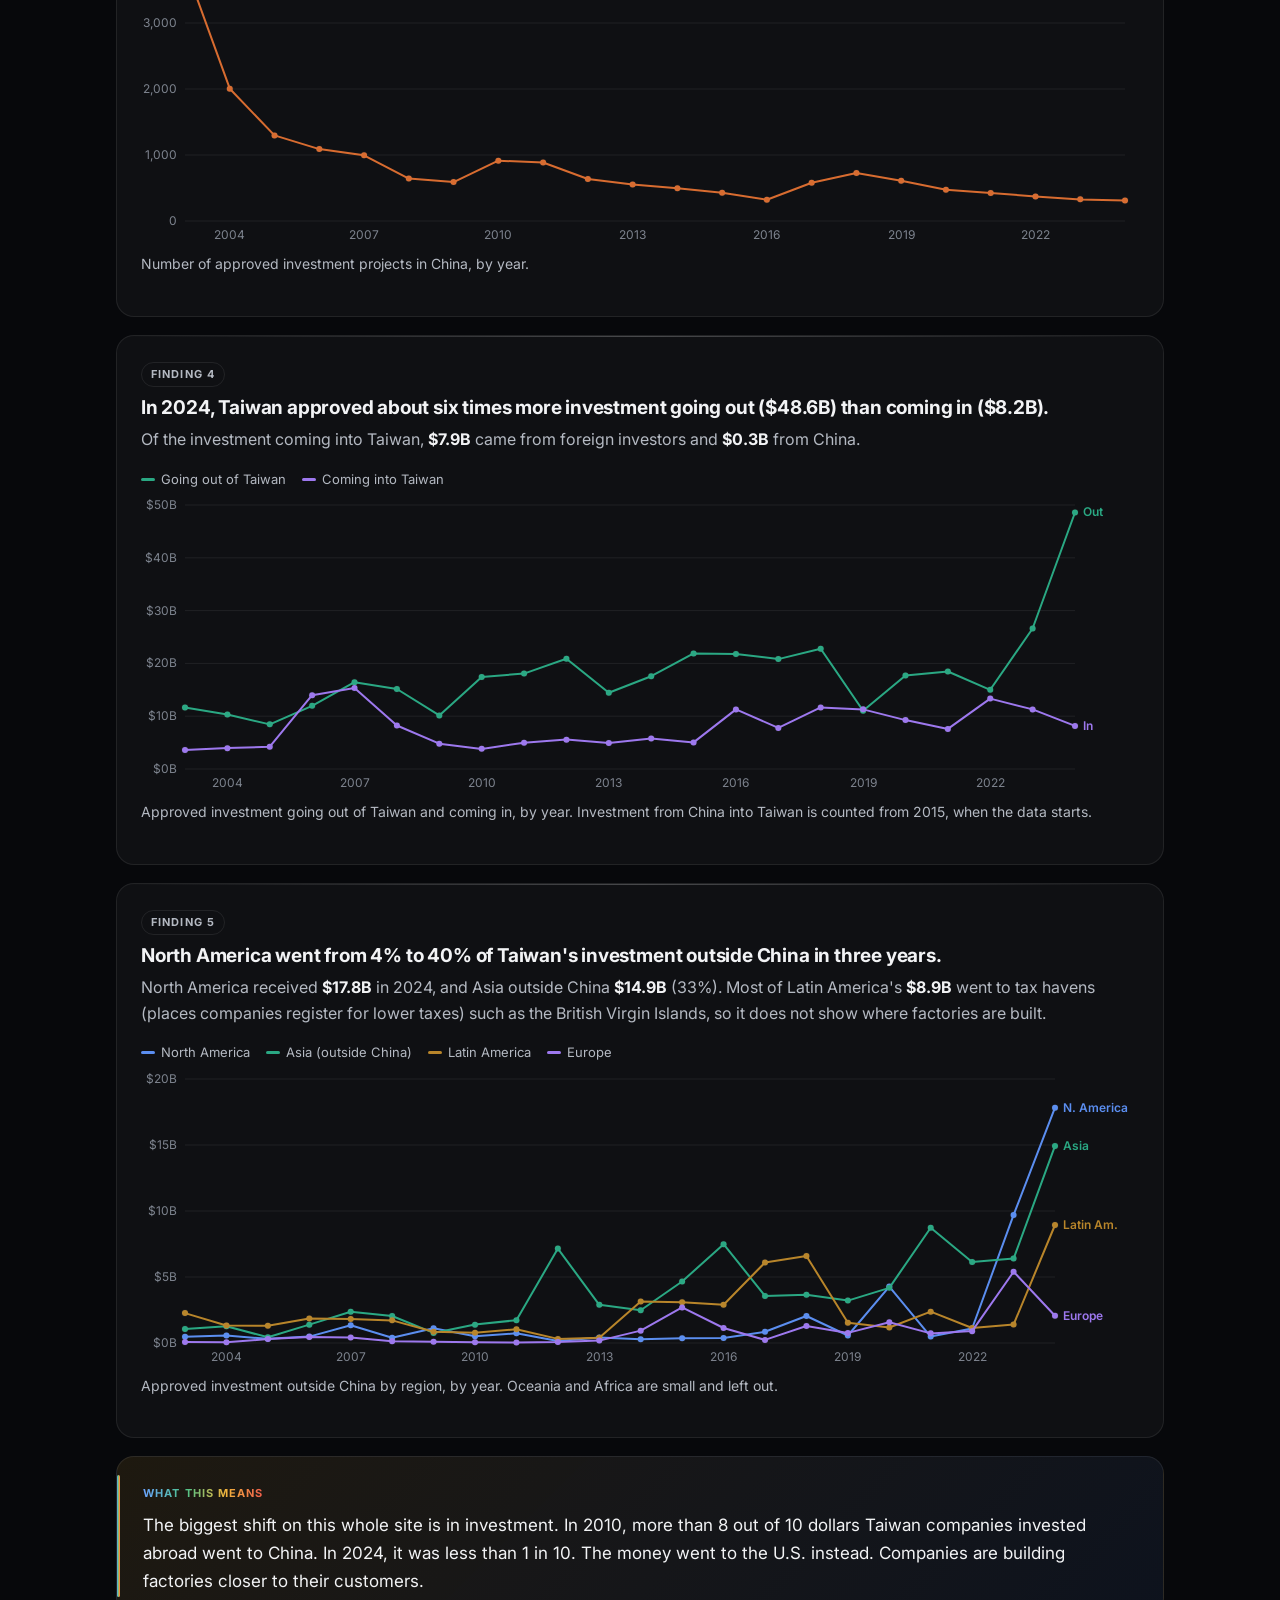
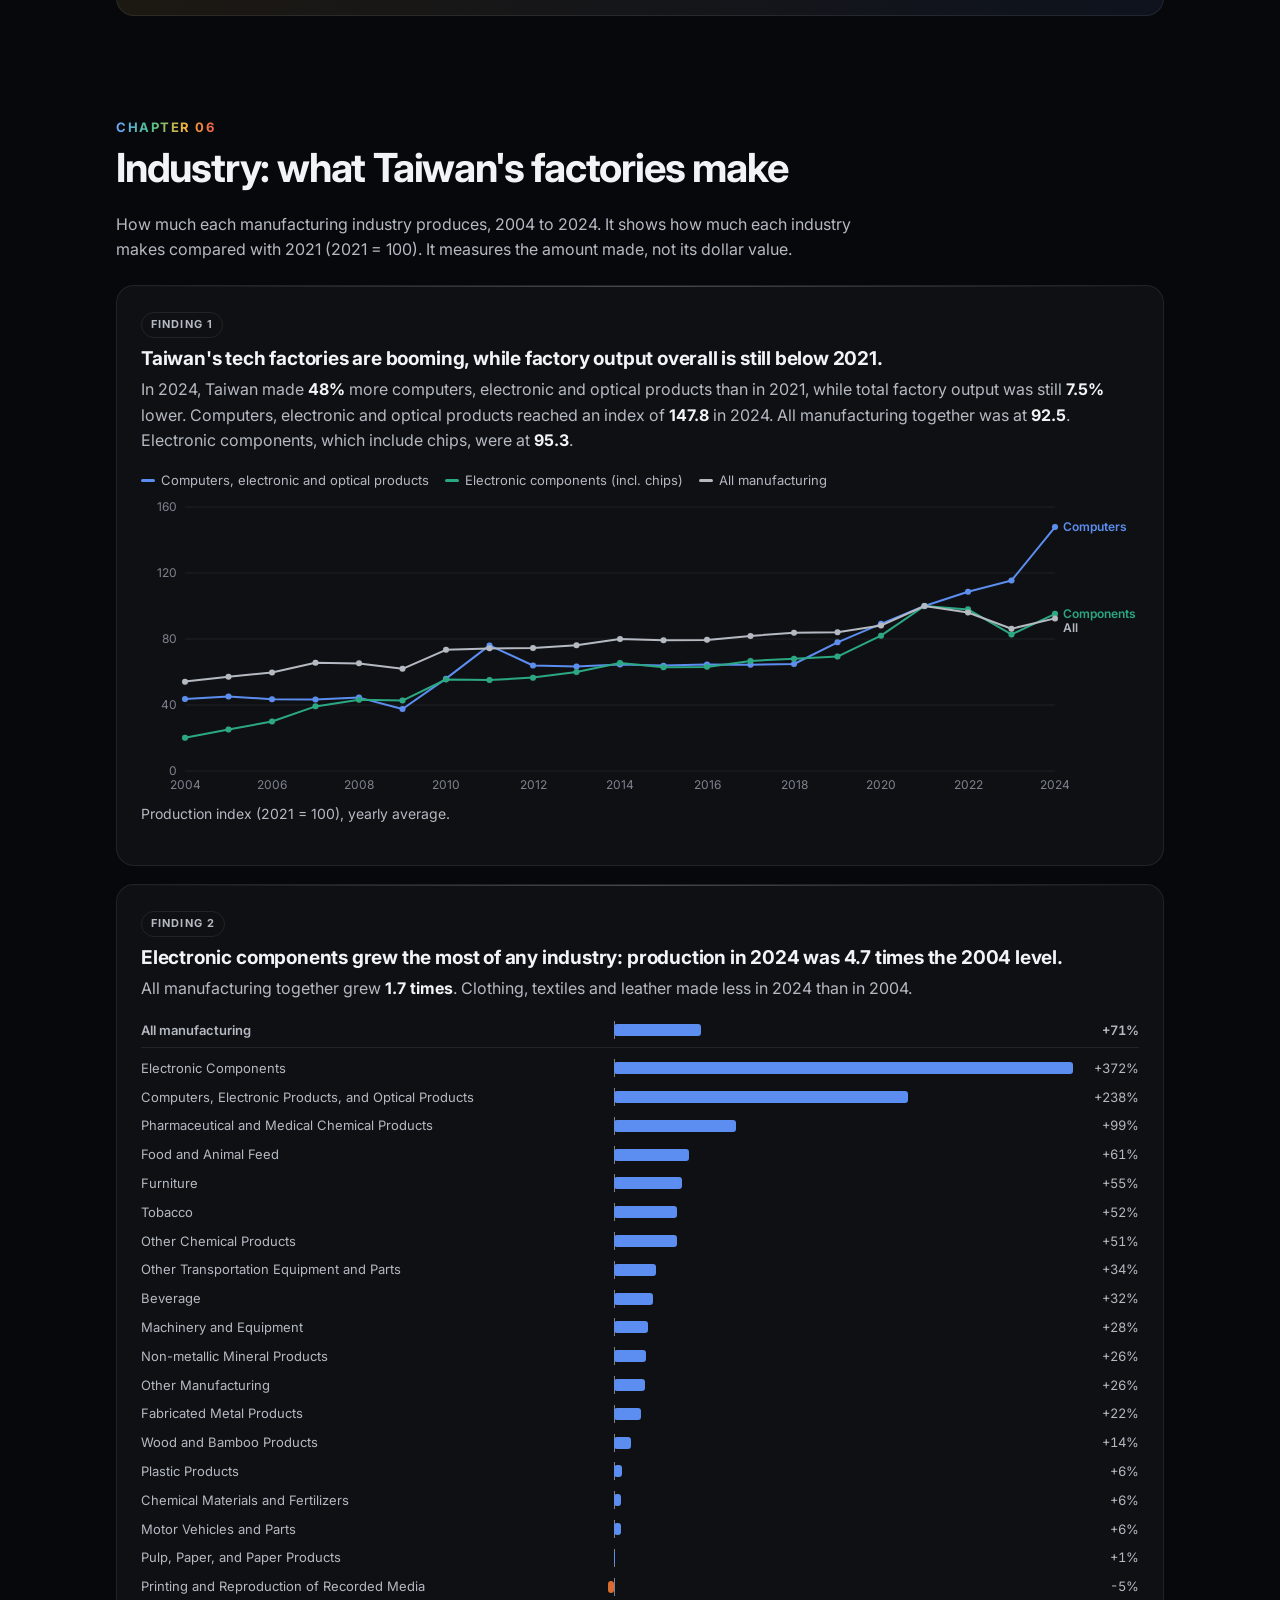
==== commit 2ea1d02f: "Clearer, simpler wording across the site" ====
--- a/docs/index.html
+++ b/docs/index.html
@@ -4,7 +4,7 @@
 <meta charset="utf-8">
 <meta name="viewport" content="width=device-width, initial-scale=1">
 <title>Taiwan &amp; U.S. Economic Indicators</title>
-<meta name="description" content="Business cycle lights for the U.S., built with Taiwan's official method, and Taiwan's trade with the U.S. and mainland China.">
+<meta name="description" content="A U.S. version of Taiwan's economic traffic light, plus how Taiwan's trade and investment are shifting from China to the U.S.">
 <link rel="preconnect" href="https://fonts.googleapis.com">
 <link rel="preconnect" href="https://fonts.gstatic.com" crossorigin>
 <link href="https://fonts.googleapis.com/css2?family=Inter:wght@400;500;600;700;800&display=swap" rel="stylesheet">
@@ -65,10 +65,10 @@
     <p>Every month, Taiwan's government gives its economy a "traffic light." Blue means the economy is weak. Red means it's running hot. Green is in the middle.
       It's a simple way to see how things are going without reading a pile of reports.</p>
     <p>I studied economics in Taiwan, where this light shows up in the news every month. When I moved to Seattle for grad school, I wanted the same simple way to check the U.S. economy.
-      But the U.S. doesn't have one.</p>
+      But the U.S. doesn't have an official one.</p>
     <p>So I made my own. Taiwan's light is built from nine numbers, like exports, stock prices and factory output. I found the nine closest U.S. numbers,
-      scored them the same way Taiwan does, and added them up. Then I tested it: in every U.S. recession since 1993, my light turned blue.</p>
-    <p>I also had 20 years of trade data on Taiwan, the U.S. and China from an earlier project. Putting it all together tells a bigger story: <b>Taiwan's economy is slowly moving its center from China to the U.S.</b></p>
+      scored them using Taiwan's method, and added them up. Then I tested it: in every U.S. recession since 1993, my light turned blue.</p>
+    <p>I also had 20 years of trade data on Taiwan, the U.S. and China from an earlier project. Putting it all together tells a bigger story: <b>Taiwan's trade and investment are shifting from China to the U.S.</b></p>
   </div>
 </section>
 
@@ -99,14 +99,13 @@
       The factory survey is a score where anything above 0 means more factories say business is getting better.</p>
     <div class="table-wrap"><table id="ind-table"></table></div>
   </div>
-  <div class="insight"><span class="insight-tag">What this means</span><p>Taiwan's economic indicator is showing a red light, which means the economy is doing really well. But when I looked more closely at the data in Chapter 06, I found that most of the growth comes from the electronics industry.
-
-It's like a basketball team relying on one star player. The team might be winning now, but what happens if that player gets injured?</p></div>
+  <div class="insight"><span class="insight-tag">What this means</span><p>Taiwan's light is red, which means the economy is running hot. But when I looked more closely at the data in Chapter 06, I found that most of the growth comes from the electronics industry.
+      It's like a basketball team relying on one star player. The team might be winning now, but what happens if that player gets injured?</p></div>
 </section>
 
 <section id="trade">
   <div class="chap"><span class="chap-num">Chapter 02</span><h2>Trade: Taiwan, the U.S. and China</h2></div>
-  <p class="lede-sm">Taiwan's exports, imports and trade surplus with its two biggest partners, 2004 to 2024. All values in billions of U.S. dollars.</p>
+  <p class="lede-sm">What Taiwan sells to and buys from its two biggest partners, 2004 to 2024. "China" here does not include Hong Kong. All values in billions of U.S. dollars.</p>
 
   <div class="finding">
     <span class="tag">Finding 1</span>
@@ -119,17 +118,17 @@
 
   <div class="finding">
     <span class="tag">Finding 2</span>
-    <h3>China's share of Taiwan's exports fell from a peak of 29.7% in 2020 to 20.4% in 2024.</h3>
-    <p>In the same years, the U.S. share rose from <b>14.6%</b> to <b>23.4%</b>. Dollar sales to China peaked in 2021 at <b>$126B</b>.</p>
+    <h3>China's share of Taiwan's exports dropped by a third in four years.</h3>
+    <p>It fell from a peak of <b>29.7%</b> in 2020 to <b>20.4%</b> in 2024. In the same years, the U.S. share rose from <b>14.6%</b> to <b>23.4%</b>. Dollar sales to China peaked in 2021 at <b>$126B</b>.</p>
     <div class="chart" id="chart-share"></div>
     <p class="note">Share of Taiwan's total exports, by year.</p>
   </div>
 
   <div class="finding">
     <span class="tag">Finding 3</span>
-    <h3>Taiwan's trade surplus with the U.S. grew tenfold, from $6B in 2004 to $65B in 2024.</h3>
-    <p>Its surplus with China shrank from <b>$42B</b> in 2021 to <b>$16B</b> in 2024.
-      Imports from mainland China grew <b>4.2 times</b> over 20 years, faster than exports to China (<b>2.6 times</b>).</p>
+    <h3>Taiwan now sells the U.S. far more than it buys: the gap grew 10x in 20 years.</h3>
+    <p>This gap, called a trade surplus, went from <b>$6B</b> in 2004 to <b>$65B</b> in 2024. Taiwan's surplus with China shrank from <b>$42B</b> in 2021 to <b>$16B</b> in 2024.
+      Imports from China grew <b>4.2 times</b> over 20 years, faster than exports to China (<b>2.6 times</b>).</p>
     <div class="chart" id="chart-surplus"></div>
     <p class="note">Trade surplus = exports minus imports, by year.</p>
   </div>
@@ -138,7 +137,7 @@
 
 <section id="products">
   <div class="chap"><span class="chap-num">Chapter 03</span><h2>Products: what Taiwan sells</h2></div>
-  <p class="lede-sm">Taiwan's exports by product group, 2004 to 2024. "Machinery and electrical equipment" includes computers, servers and chips. All values in billions of U.S. dollars.</p>
+  <p class="lede-sm">Taiwan's exports by product group, 2004 to 2024. "Machinery and electrical equipment" includes computers, servers and chips. "China" here does not include Hong Kong. All values in billions of U.S. dollars.</p>
 
   <div class="finding">
     <span class="tag">Finding 1</span>
@@ -151,8 +150,8 @@
 
   <div class="finding">
     <span class="tag">Finding 2</span>
-    <h3>Machinery and electrical equipment made up 79% of Taiwan's exports to the U.S. in 2024, up from 49.5% in 2018.</h3>
-    <p>This one product group explains the whole jump in exports to the U.S. in 2024. Sales of everything else fell slightly, from <b>$23.8B</b> to <b>$23.4B</b>.
+    <h3>Almost 4 of every 5 dollars Taiwan earns from the U.S. come from tech hardware.</h3>
+    <p>Machinery and electrical equipment made up <b>79%</b> of Taiwan's exports to the U.S. in 2024, up from <b>49.5%</b> in 2018. This one product group explains the whole jump in exports to the U.S. in 2024. Sales of everything else fell slightly, from <b>$23.8B</b> to <b>$23.4B</b>.
       Exports to China show the same pattern: <b>75%</b> machinery in 2024, up from <b>41%</b> in 2004.</p>
     <div class="chart" id="chart-mach-share"></div>
     <p class="note">Machinery and electrical equipment as a share of exports to each market, by year.</p>
@@ -160,19 +159,19 @@
 
   <div class="finding">
     <span class="tag">Finding 3</span>
-    <h3>Taiwan's sales of optical and precision instruments to China fell 81%, from a peak of $17.7B in 2010 to $3.3B in 2024.</h3>
-    <p>This product group was <b>23%</b> of what Taiwan sold to China in 2010. In 2024 it was about <b>3%</b>.</p>
+    <h3>Taiwan's sales of optical instruments to China shrank by more than 80%.</h3>
+    <p>They fell from a peak of <b>$17.7B</b> in 2010 to <b>$3.3B</b> in 2024. This product group was <b>23%</b> of what Taiwan sold to China in 2010. In 2024 it was about <b>3%</b>.</p>
     <div class="chart" id="chart-optical"></div>
     <p class="note">Exports of optical and precision instruments to China, by year.</p>
   </div>
   <div class="finding">
     <span class="tag">Finding 4</span>
-    <h3>Beyond machinery, Taiwan sells different things to each market: more metals and transportation equipment to the U.S., more chemicals and plastics to China.</h3>
+    <h3>Outside tech, Taiwan sells the U.S. metals and transportation equipment, and sells China chemicals and plastics.</h3>
     <p>After machinery and electrical equipment, Taiwan's biggest exports to the U.S. in 2024 were base metals (<b>$7.1B</b>), transportation equipment (<b>$3.7B</b>) and plastics and rubber (<b>$3.2B</b>).
       To China, they were chemicals (<b>$5.8B</b>), plastics and rubber (<b>$5.1B</b>) and base metals (<b>$4.5B</b>).</p>
     <div class="chart-legend" id="legend-prod"></div>
     <div id="bars-prod" class="bars"></div>
-    <p class="note">Exports by product group in 2024. Machinery and electrical equipment ($88.0B to the U.S., $72.8B to mainland China) is left out so the smaller groups can be seen.</p>
+    <p class="note">Exports by product group in 2024. Machinery and electrical equipment ($88.0B to the U.S., $72.8B to China) is left out so the smaller groups can be seen.</p>
   </div>
   <div class="finding">
     <span class="tag">Finding 5</span>
@@ -183,18 +182,18 @@
     <div id="bars-imp" class="bars"></div>
     <p class="note">Imports by product group in 2024. Some imports, $11.5B from the U.S. and $10.5B from China, are in groups outside these 10.</p>
   </div>
-  <div class="insight"><span class="insight-tag">What this means</span><p>Almost 4 out of every 5 dollars Taiwan makes from selling to the U.S. come from one type of product: computers, chips and servers. When the world is buying tech, that's great. When it stops, Taiwan feels it fast. In 2023, orders dropped 16% in one year.</p></div>
+  <div class="insight"><span class="insight-tag">What this means</span><p>Almost 4 out of every 5 dollars Taiwan makes from selling to the U.S. come from one type of product: computers, chips and servers. When the world is buying tech, that's great. When it stops, Taiwan feels it fast. We saw this in 2023: when tech demand cooled, Taiwan's export orders fell 16% in one year.</p></div>
 </section>
 
 <section id="orders">
   <div class="chap"><span class="chap-num">Chapter 04</span><h2>Export orders: who is buying</h2></div>
   <p class="lede-sm">Export orders are orders that foreign buyers place with Taiwan companies, 2003 to 2024. Some of these products are made in factories outside Taiwan, so orders are bigger than exports.
-    In this chapter "China" includes Hong Kong. All values in billions of U.S. dollars.</p>
+    In this chapter, "China" includes Hong Kong, because the government reports them together. All values in billions of U.S. dollars.</p>
 
   <div class="finding">
     <span class="tag">Finding 1</span>
     <h3>U.S. buyers placed $194B of orders with Taiwan companies in 2024, a third of the total.</h3>
-    <p>The U.S. has been the top source of orders every year since 2014. Mainland China and Hong Kong together placed <b>$127B</b> (21.5%).
+    <p>The U.S. has been the top source of orders every year since 2014. China and Hong Kong together placed <b>$127B</b> (21.5%).
       From 2007 to 2013, they were ahead of the U.S.</p>
     <div class="chart" id="chart-orders"></div>
     <p class="note">Export orders by where the buyer is, by year.</p>
@@ -207,18 +206,18 @@
     <div class="chart" id="chart-asean"></div>
     <p class="note">Export orders from Southeast Asia (ASEAN) and Europe, by year.</p>
   </div>
-  <div class="insight"><span class="insight-tag">What this means</span><p>An "export order" is when a foreign company asks a Taiwan company to make something. Orders from Southeast Asia (places like Vietnam and Thailand) grew 21 times in 20 years. My guess is that more products are now being built there instead of in China, and Taiwan companies are following.</p></div>
+  <div class="insight"><span class="insight-tag">What this means</span><p>An "export order" is when a foreign company asks a Taiwan company to make something. Orders from Southeast Asia (places like Vietnam and Thailand) grew 21 times in 20 years. One likely reason: more products are now being made there instead of in China, and Taiwan companies are following.</p></div>
 </section>
 
 <section id="investment">
   <div class="chap"><span class="chap-num">Chapter 05</span><h2>Investment: where Taiwan companies build</h2></div>
   <p class="lede-sm">Overseas investment approved by Taiwan's government, 2003 to 2024. Approved amounts can differ from money actually spent.
-    Taiwan counts investment in mainland China separately from the rest of the world. All values in billions of U.S. dollars.</p>
-
-  <div class="finding">
-    <span class="tag">Finding 1</span>
-    <h3>In 2010, 84% of the overseas investment Taiwan approved went to mainland China. In 2024, it was 7.5%.</h3>
-    <p>Approved investment in all other countries grew from <b>$2.8B</b> in 2010 to <b>$44.9B</b> in 2024. It nearly doubled in 2024 alone, from $23.6B.</p>
+    Taiwan counts investment in China separately from the rest of the world. All values in billions of U.S. dollars.</p>
+
+  <div class="finding">
+    <span class="tag">Finding 1</span>
+    <h3>In 2010, 8 of every 10 dollars Taiwan invested abroad went to China. Now it's less than 1.</h3>
+    <p>China's share of Taiwan's approved overseas investment fell from <b>84%</b> in 2010 to <b>7.5%</b> in 2024. Approved investment in all other countries grew from <b>$2.8B</b> in 2010 to <b>$44.9B</b> in 2024. It nearly doubled in 2024 alone, from $23.6B.</p>
     <div class="chart" id="chart-inv"></div>
     <p class="note">Approved overseas investment, by year.</p>
   </div>
@@ -226,44 +225,44 @@
   <div class="finding">
     <span class="tag">Finding 2</span>
     <h3>The U.S. was the top destination for Taiwan's overseas investment in 2023 and 2024, with $14.1B approved in 2024.</h3>
-    <p>That is up from <b>$0.5B</b> in 2021. In 2024, the U.S. received nearly four times as much approved investment as mainland China (<b>$3.7B</b>).</p>
+    <p>That is up from <b>$0.5B</b> in 2021. In 2024, the U.S. received nearly four times as much approved investment as China (<b>$3.7B</b>).</p>
     <div class="chart" id="chart-inv-us"></div>
-    <p class="note">Approved investment in the U.S. and in mainland China, 2016 to 2024.</p>
+    <p class="note">Approved investment in the U.S. and in China, 2016 to 2024.</p>
   </div>
 
   <div class="finding">
     <span class="tag">Finding 3</span>
-    <h3>Approved investment in mainland China fell 75%, from a peak of $14.6B in 2010 to $3.7B in 2024.</h3>
+    <h3>Approved investment in China fell 75%, from a peak of $14.6B in 2010 to $3.7B in 2024.</h3>
     <p>The number of approved projects fell from <b>3,875</b> in 2003 to <b>310</b> in 2024.</p>
     <div class="chart" id="chart-inv-cn"></div>
-    <p class="note">Number of approved investment projects in mainland China, by year.</p>
+    <p class="note">Number of approved investment projects in China, by year.</p>
   </div>
   <div class="finding">
     <span class="tag">Finding 4</span>
     <h3>In 2024, Taiwan approved about six times more investment going out ($48.6B) than coming in ($8.2B).</h3>
-    <p>Of the investment coming into Taiwan, <b>$7.9B</b> came from foreign investors and <b>$0.3B</b> from mainland China.</p>
+    <p>Of the investment coming into Taiwan, <b>$7.9B</b> came from foreign investors and <b>$0.3B</b> from China.</p>
     <div class="chart" id="chart-inv-flow"></div>
-    <p class="note">Approved investment going out of Taiwan and coming in, by year. Investment from mainland China into Taiwan is counted from 2015, when the data starts.</p>
+    <p class="note">Approved investment going out of Taiwan and coming in, by year. Investment from China into Taiwan is counted from 2015, when the data starts.</p>
   </div>
   <div class="finding">
     <span class="tag">Finding 5</span>
-    <h3>North America's share of Taiwan's approved investment outside mainland China rose from 4% in 2021 to 40% in 2024.</h3>
-    <p>North America received <b>$17.8B</b> in 2024, and Asia outside mainland China <b>$14.9B</b> (33%).
-      Most of Latin America's <b>$8.9B</b> went to tax havens such as the British Virgin Islands, so it does not show where factories are built.</p>
+    <h3>North America went from 4% to 40% of Taiwan's investment outside China in three years.</h3>
+    <p>North America received <b>$17.8B</b> in 2024, and Asia outside China <b>$14.9B</b> (33%).
+      Most of Latin America's <b>$8.9B</b> went to tax havens (places companies register for lower taxes) such as the British Virgin Islands, so it does not show where factories are built.</p>
     <div class="chart" id="chart-inv-reg"></div>
-    <p class="note">Approved investment outside mainland China by region, by year. Oceania and Africa are small and left out.</p>
-  </div>
-  <div class="insight"><span class="insight-tag">What this means</span><p>This is the change that surprised me most. In 2010, more than 8 out of 10 dollars Taiwan companies invested abroad went to China. In 2024, it was less than 1 in 10. The money went to the U.S. instead. Companies are building factories closer to their customers.</p></div>
+    <p class="note">Approved investment outside China by region, by year. Oceania and Africa are small and left out.</p>
+  </div>
+  <div class="insight"><span class="insight-tag">What this means</span><p>The biggest shift on this whole site is in investment. In 2010, more than 8 out of 10 dollars Taiwan companies invested abroad went to China. In 2024, it was less than 1 in 10. The money went to the U.S. instead. Companies are building factories closer to their customers.</p></div>
 </section>
 
 <section id="industry">
   <div class="chap"><span class="chap-num">Chapter 06</span><h2>Industry: what Taiwan's factories make</h2></div>
-  <p class="lede-sm">How much each manufacturing industry produces, 2004 to 2024. This is a production index (2021 = 100): it measures the amount made, not its dollar value.</p>
-
-  <div class="finding">
-    <span class="tag">Finding 1</span>
-    <h3>In 2024, Taiwan made 48% more computers, electronic and optical products than in 2021, while total factory output was still 7.5% lower.</h3>
-    <p>Computers, electronic and optical products reached an index of <b>147.8</b> in 2024. All manufacturing together was at <b>92.5</b>. Electronic components, which include chips, were at <b>95.3</b>.</p>
+  <p class="lede-sm">How much each manufacturing industry produces, 2004 to 2024. It shows how much each industry makes compared with 2021 (2021 = 100). It measures the amount made, not its dollar value.</p>
+
+  <div class="finding">
+    <span class="tag">Finding 1</span>
+    <h3>Taiwan's tech factories are booming, while factory output overall is still below 2021.</h3>
+    <p>In 2024, Taiwan made <b>48%</b> more computers, electronic and optical products than in 2021, while total factory output was still <b>7.5%</b> lower. Computers, electronic and optical products reached an index of <b>147.8</b> in 2024. All manufacturing together was at <b>92.5</b>. Electronic components, which include chips, were at <b>95.3</b>.</p>
     <div class="chart" id="chart-ind"></div>
     <p class="note">Production index (2021 = 100), yearly average.</p>
   </div>
@@ -292,14 +291,14 @@
     <div>
       <h3>The U.S. light</h3>
       <p>Taiwan's National Development Council scores 9 indicators every month and adds them up.
-        This site uses 9 matching U.S. indicators from FRED (Federal Reserve Bank of St. Louis).</p>
+        I used 9 matching U.S. indicators from FRED, the Federal Reserve Bank of St. Louis's free data service.</p>
       <ol>
-        <li>Each indicator is the closest U.S. match to one of Taiwan's 9. For example, Taiwan uses overtime hours in industry and services, and the U.S. only publishes overtime hours for factories, so this site uses those.</li>
+        <li>Each indicator is the closest U.S. match to one of Taiwan's 9. For example, Taiwan uses overtime hours in industry and services, and the U.S. only publishes overtime hours for factories, so I used those.</li>
         <li>Each indicator is measured as its change from the same month a year earlier. The factory survey is used as is.</li>
         <li>Each indicator gets 1 to 5 points. Its bottom 10% of months from 1993 to 2019 score 1 point (blue) and its top 10% score 5 points (red).</li>
         <li>The 9 points are added up (9 to 45) and turned into a light using Taiwan's official bands.</li>
       </ol>
-      <p class="small">The color bands are Taiwan's. The cutoffs for each indicator are set by this project, because Taiwan does not publish its exact formula.
+      <p class="small">The color bands are Taiwan's. I set the cutoffs for each indicator myself, because Taiwan does not publish its exact formula.
         So this is <i>adapted from</i> Taiwan's method, not an official U.S. light. Unlike private recession dashboards, it uses a public government method and free public data.</p>
     </div>
     <div>
@@ -307,7 +306,7 @@
       <ul>
         <li><b>Taiwan light:</b> the official monthly light from Taiwan's National Development Council (open data), updated automatically every week.</li>
         <li><b>U.S. light:</b> FRED, updated automatically every week.</li>
-        <li><b>Trade and products:</b> Taiwan Ministry of Economic Affairs, January 2004 to December 2024. "China" means mainland China only. Hong Kong is not included.</li>
+        <li><b>Trade and products:</b> Taiwan Ministry of Economic Affairs, January 2004 to December 2024. "China" does not include Hong Kong.</li>
         <li><b>Industry:</b> Taiwan Ministry of Economic Affairs industrial production index by industry, 2004 to 2024.</li>
         <li><b>Export orders and investment:</b> Taiwan Ministry of Economic Affairs, 2003 to 2024. For export orders, "China" includes Hong Kong.</li>
       </ul>
@@ -325,6 +324,6 @@
 </footer>
 
 <div class="tip" id="tip" role="tooltip"></div>
-<script src="app.js?v=17"></script>
+<script src="app.js?v=18"></script>
 </body>
 </html>
